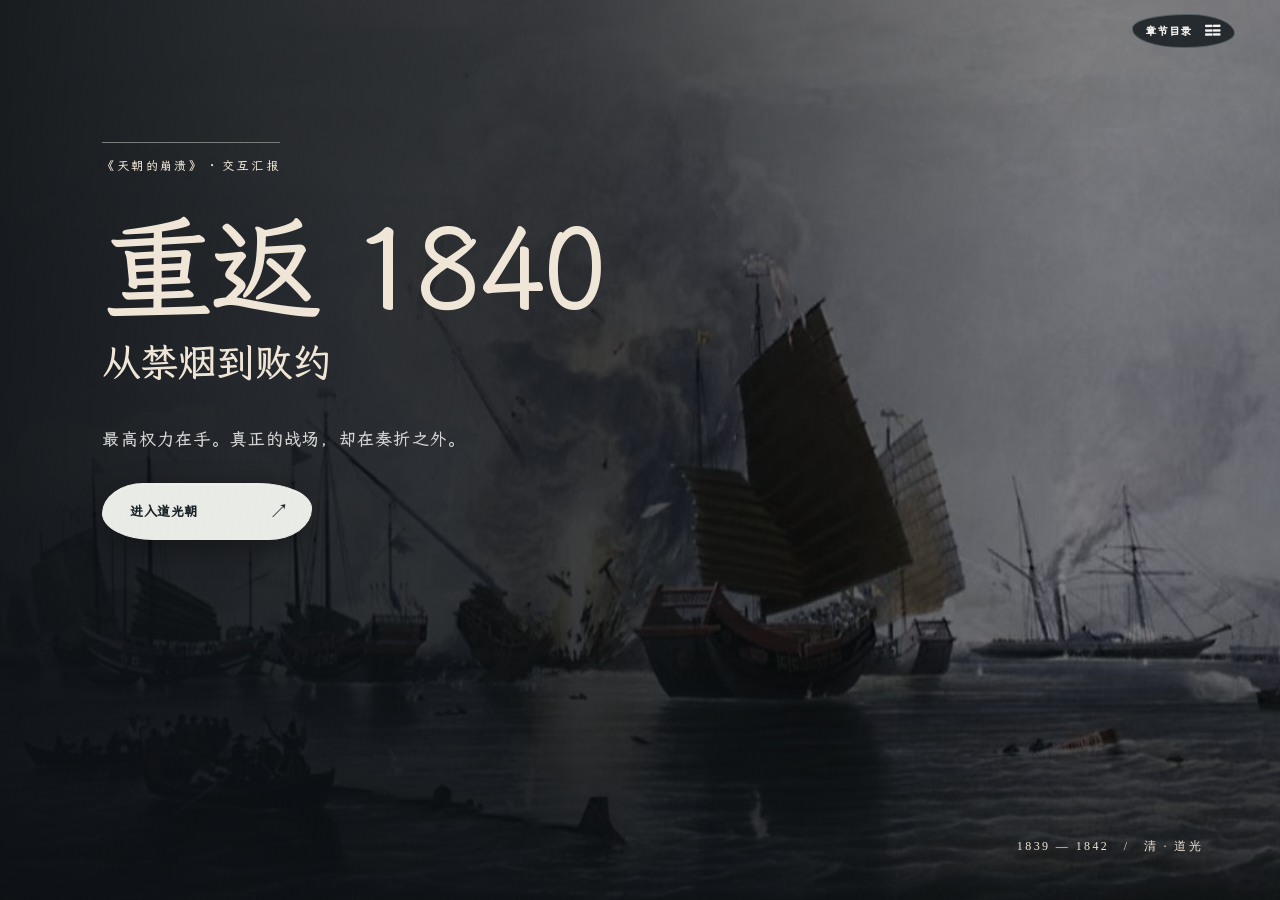
==== index.html @ 8d164819 "chore: publish the static export to GitHub Pages" ====
<!DOCTYPE html><html lang="zh-CN"><head><meta charSet="utf-8"/><meta name="viewport" content="width=device-width, initial-scale=1"/><link rel="preload" as="image" href="/images/part1-naval.png"/><link rel="stylesheet" href="/_next/static/chunks/0y1pp9sc57evz.css" data-precedence="next"/><link rel="stylesheet" href="/_next/static/chunks/2c-jm4yuole-v.css" data-precedence="next"/><link rel="stylesheet" href="/_next/static/chunks/35ve56j4vgua4.css" data-precedence="next"/><link rel="preload" as="script" fetchPriority="low" href="/_next/static/chunks/3ol2me_0w2on1.js"/><script src="/_next/static/chunks/0ocwywm5712r8.js" async=""></script><script src="/_next/static/chunks/0jeh2gypwqyrl.js" async=""></script><script src="/_next/static/chunks/turbopack-3x9b_s_44p3fi.js" async=""></script><script src="/_next/static/chunks/0-4zpttn2a9wb.js" async=""></script><script src="/_next/static/chunks/1k83x1lpvy1hm.js" async=""></script><title>道光皇帝模拟器 · 从禁烟到战败之后</title><meta name="description" content="《天朝的崩溃》交互式读书汇报：从1839年的信息迷雾，到1842年长江战局、《南京条约》与战败后的学习困境。"/><meta name="codex-preview" content="development"/><link rel="icon" href="/images/part1-naval.png"/><script src="/_next/static/chunks/0cz1d0mv5g_q7.js" noModule=""></script></head><body class="antialiased"><div hidden=""><!--$--><!--/$--></div><main class="experience runway material stage-part1 "><div class="paper-grain" aria-hidden="true"></div><button class="film-index-trigger" aria-haspopup="dialog" aria-expanded="false"><span>章节目录</span><b>☷</b></button><section class="scene" aria-live="polite"><div class="part-one part-one-p0"><div class="p1-hero"><img src="/images/part1-naval.png" alt="Part 1 PPT 的海战绘画"/><div class="p1-hero-shade"></div><div class="p1-hero-copy"><span>《天朝的崩溃》 · 交互汇报</span><h1>重返 1840</h1><p>从禁烟到败约</p><div class="p1-hero-line">最高权力在手。真正的战场，却在奏折之外。</div><button class="film-button light">进入道光朝 <b>↗</b></button></div><span class="p1-edge">1839 — 1842　/　清 · 道光</span></div></div></section></main><!--$--><!--/$--><script src="/_next/static/chunks/3ol2me_0w2on1.js" id="_R_" async=""></script><script>(self.__next_f=self.__next_f||[]).push([0])</script><script>self.__next_f.push([1,"1:\"$Sreact.fragment\"\n2:I[96726,[\"/_next/static/chunks/0-4zpttn2a9wb.js\"],\"default\"]\n3:I[15914,[\"/_next/static/chunks/0-4zpttn2a9wb.js\"],\"default\"]\n4:I[30114,[\"/_next/static/chunks/0-4zpttn2a9wb.js\"],\"ClientPageRoot\"]\n5:I[31713,[\"/_next/static/chunks/0-4zpttn2a9wb.js\",\"/_next/static/chunks/1k83x1lpvy1hm.js\"],\"default\"]\n8:I[52800,[\"/_next/static/chunks/0-4zpttn2a9wb.js\"],\"OutletBoundary\"]\n9:\"$Sreact.suspense\"\nb:I[52800,[\"/_next/static/chunks/0-4zpttn2a9wb.js\"],\"ViewportBoundary\"]\nd:I[52800,[\"/_next/static/chunks/0-4zpttn2a9wb.js\"],\"MetadataBoundary\"]\nf:I[47276,[\"/_next/static/chunks/0-4zpttn2a9wb.js\"],\"default\",1]\n:HL[\"/_next/static/chunks/0y1pp9sc57evz.css\",\"style\"]\n:HL[\"/_next/static/chunks/2c-jm4yuole-v.css\",\"style\"]\n:HL[\"/_next/static/chunks/35ve56j4vgua4.css\",\"style\"]\n0:{\"P\":null,\"c\":[\"\",\"\"],\"q\":\"\",\"i\":false,\"f\":[[[\"\",{\"children\":[\"__PAGE__\",{},\"$undefined\",\"$undefined\",4608]},\"$undefined\",\"$undefined\",4624],[[\"$\",\"$1\",\"c\",{\"children\":[[[\"$\",\"link\",\"0\",{\"rel\":\"stylesheet\",\"href\":\"/_next/static/chunks/0y1pp9sc57evz.css\",\"precedence\":\"next\",\"crossOrigin\":\"$undefined\",\"nonce\":\"$undefined\"}],[\"$\",\"link\",\"1\",{\"rel\":\"stylesheet\",\"href\":\"/_next/static/chunks/2c-jm4yuole-v.css\",\"precedence\":\"next\",\"crossOrigin\":\"$undefined\",\"nonce\":\"$undefined\"}],[\"$\",\"script\",\"script-0\",{\"src\":\"/_next/static/chunks/0-4zpttn2a9wb.js\",\"async\":true,\"nonce\":\"$undefined\"}]],[\"$\",\"html\",null,{\"lang\":\"zh-CN\",\"children\":[\"$\",\"body\",null,{\"className\":\"antialiased\",\"children\":[\"$\",\"$L2\",null,{\"parallelRouterKey\":\"children\",\"error\":\"$undefined\",\"errorStyles\":\"$undefined\",\"errorScripts\":\"$undefined\",\"template\":[\"$\",\"$L3\",null,{}],\"templateStyles\":\"$undefined\",\"templateScripts\":\"$undefined\",\"notFound\":[[[\"$\",\"title\",null,{\"children\":\"404: This page could not be found.\"}],[\"$\",\"div\",null,{\"style\":{\"fontFamily\":\"system-ui,\\\"Segoe UI\\\",Roboto,Helvetica,Arial,sans-serif,\\\"Apple Color Emoji\\\",\\\"Segoe UI Emoji\\\"\",\"height\":\"100vh\",\"textAlign\":\"center\",\"display\":\"flex\",\"flexDirection\":\"column\",\"alignItems\":\"center\",\"justifyContent\":\"center\"},\"children\":[\"$\",\"div\",null,{\"children\":[[\"$\",\"style\",null,{\"dangerouslySetInnerHTML\":{\"__html\":\"body{color:#000;background:#fff;margin:0}.next-error-h1{border-right:1px solid rgba(0,0,0,.3)}@media (prefers-color-scheme:dark){body{color:#fff;background:#000}.next-error-h1{border-right:1px solid rgba(255,255,255,.3)}}\"}}],[\"$\",\"h1\",null,{\"className\":\"next-error-h1\",\"style\":{\"display\":\"inline-block\",\"margin\":\"0 20px 0 0\",\"padding\":\"0 23px 0 0\",\"fontSize\":24,\"fontWeight\":500,\"verticalAlign\":\"top\",\"lineHeight\":\"49px\"},\"children\":404}],[\"$\",\"div\",null,{\"style\":{\"display\":\"inline-block\"},\"children\":[\"$\",\"h2\",null,{\"style\":{\"fontSize\":14,\"fontWeight\":400,\"lineHeight\":\"49px\",\"margin\":0},\"children\":\"This page could not be found.\"}]}]]}]}]],[]],\"forbidden\":\"$undefined\",\"unauthorized\":\"$undefined\"}]}]}]]}],{\"children\":[[\"$\",\"$1\",\"c\",{\"children\":[[\"$\",\"$L4\",null,{\"Component\":\"$5\",\"serverProvidedParams\":{\"searchParams\":{},\"params\":{},\"promises\":[\"$@6\",\"$@7\"]}}],[[\"$\",\"link\",\"0\",{\"rel\":\"stylesheet\",\"href\":\"/_next/static/chunks/35ve56j4vgua4.css\",\"precedence\":\"next\",\"crossOrigin\":\"$undefined\",\"nonce\":\"$undefined\"}],[\"$\",\"script\",\"script-0\",{\"src\":\"/_next/static/chunks/1k83x1lpvy1hm.js\",\"async\":true,\"nonce\":\"$undefined\"}]],[\"$\",\"$L8\",null,{\"children\":[\"$\",\"$9\",null,{\"name\":\"Next.MetadataOutlet\",\"children\":\"$@a\"}]}]]}],{},null,false,null]},null,false,null],[\"$\",\"$1\",\"h\",{\"children\":[null,[\"$\",\"$Lb\",null,{\"children\":\"$Lc\"}],[\"$\",\"div\",null,{\"hidden\":true,\"children\":[\"$\",\"$Ld\",null,{\"children\":[\"$\",\"$9\",null,{\"name\":\"Next.Metadata\",\"children\":\"$Le\"}]}]}],null]}],false]],\"m\":\"$undefined\",\"G\":[\"$f\",[[\"$\",\"link\",\"0\",{\"rel\":\"stylesheet\",\"href\":\"/_next/static/chunks/0y1pp9sc57evz.css\",\"precedence\":\"next\",\"crossOrigin\":\"$undefined\",\"nonce\":\"$undefined\"}],[\"$\",\"link\",\"1\",{\"rel\":\"stylesheet\",\"href\":\"/_next/static/chunks/2c-jm4yuole-v.css\",\"precedence\":\"next\",\"crossOrigin\":\"$undefined\",\"nonce\":\"$undefined\"}]]],\"S\":true,\"h\":null,\"r\":\"$undefined\",\"s\":\"$undefined\",\"a\":\"$undefined\",\"l\":\"$undefined\",\"p\":\"$undefined\",\"d\":\"$undefined\",\"b\":\"T34KcQaZ19KePIoIBr6j0\"}\n6:{}\n7:\"$0:f:0:1:1:children:0:props:children:0:props:serverProvidedParams:params\"\nc:[[\"$\",\"meta\",\"0\",{\"charSet\":\"utf-8\"}],[\"$\",\"meta\",\"1\",{\"name\":\"viewport\",\"content\":\"width=device-width, initial-scale=1\"}]]\n10:I[85743,[\"/_next/static/chunks/0-4zpttn2a9wb.js\"],\"IconMark\"]\na:null\ne:[[\"$\",\"title\",\"0\",{\"children\":\"道光皇帝模拟器 · 从禁烟到战败之后\"}],[\"$\",\"meta\",\"1\",{\"name\":\"description\",\"content\":\"《天朝的崩溃》交互式读书汇报：从1839年的信息迷雾，到1842年长江战局、《南京条约》与战败后的学习困境。\"}],[\"$\",\"meta\",\"2\",{\"name\":\"codex-preview\",\"content\":\"development\"}],[\"$\",\"link\",\"3\",{\"rel\":\"icon\",\"href\":\"/images/part1-naval.png\"}],[\"$\",\"$L10\",\"4\",{}]]\n"])</script></body></html>
---- _next/static/chunks/0y1pp9sc57evz.css ----
@layer properties{@supports (((-webkit-hyphens:none)) and (not (margin-trim:inline))) or ((-moz-orient:inline) and (not (color:rgb(from red r g b)))){*,:before,:after,::backdrop{--tw-translate-x:0;--tw-translate-y:0;--tw-translate-z:0;--tw-rotate-x:initial;--tw-rotate-y:initial;--tw-rotate-z:initial;--tw-skew-x:initial;--tw-skew-y:initial;--tw-scroll-snap-strictness:proximity;--tw-space-x-reverse:0;--tw-border-style:solid;--tw-leading:initial;--tw-font-weight:initial;--tw-tracking:initial;--tw-ordinal:initial;--tw-slashed-zero:initial;--tw-numeric-figure:initial;--tw-numeric-spacing:initial;--tw-numeric-fraction:initial;--tw-shadow:0 0 #0000;--tw-shadow-color:initial;--tw-shadow-alpha:100%;--tw-inset-shadow:0 0 #0000;--tw-inset-shadow-color:initial;--tw-inset-shadow-alpha:100%;--tw-ring-color:initial;--tw-ring-shadow:0 0 #0000;--tw-inset-ring-color:initial;--tw-inset-ring-shadow:0 0 #0000;--tw-ring-inset:initial;--tw-ring-offset-width:0px;--tw-ring-offset-color:#fff;--tw-ring-offset-shadow:0 0 #0000;--tw-outline-style:solid;--tw-duration:initial;--tw-ease:initial;--tw-content:"";--tw-scale-x:1;--tw-scale-y:1;--tw-scale-z:1}}}@layer theme{:root,:host{--font-sans:ui-sans-serif, system-ui, sans-serif, "Apple Color Emoji", "Segoe UI Emoji", "Segoe UI Symbol", "Noto Color Emoji";--font-mono:ui-monospace, SFMono-Regular, Menlo, Monaco, Consolas, "Liberation Mono", "Courier New", monospace;--color-black:#000;--color-white:#fff;--spacing:.25rem;--container-xs:20rem;--container-sm:24rem;--container-lg:32rem;--text-xs:.75rem;--text-xs--line-height:calc(1 / .75);--text-sm:.875rem;--text-sm--line-height:calc(1.25 / .875);--text-base:1rem;--text-base--line-height:calc(1.5 / 1);--text-lg:1.125rem;--text-lg--line-height:calc(1.75 / 1.125);--font-weight-normal:400;--font-weight-medium:500;--font-weight-semibold:600;--tracking-tight:-.025em;--tracking-widest:.1em;--leading-tight:1.25;--leading-snug:1.375;--leading-normal:1.5;--leading-relaxed:1.625;--radius-xs:.125rem;--radius-sm:.25rem;--radius-md:.375rem;--radius-lg:.5rem;--radius-xl:.75rem;--ease-in-out:cubic-bezier(.4, 0, .2, 1);--animate-spin:spin 1s linear infinite;--animate-pulse:pulse 2s cubic-bezier(.4, 0, .6, 1) infinite;--aspect-video:16 / 9;--default-transition-duration:.15s;--default-transition-timing-function:cubic-bezier(.4, 0, .2, 1);--default-font-family:var(--font-sans);--default-mono-font-family:var(--font-mono)}}@layer base{*,:after,:before,::backdrop{box-sizing:border-box;border:0 solid;margin:0;padding:0}::file-selector-button{box-sizing:border-box;border:0 solid;margin:0;padding:0}html,:host{-webkit-text-size-adjust:100%;tab-size:4;line-height:1.5;font-family:var(--default-font-family,ui-sans-serif, system-ui, sans-serif, "Apple Color Emoji", "Segoe UI Emoji", "Segoe UI Symbol", "Noto Color Emoji");font-feature-settings:var(--default-font-feature-settings,normal);font-variation-settings:var(--default-font-variation-settings,normal);-webkit-tap-highlight-color:transparent}hr{height:0;color:inherit;border-top-width:1px}abbr:where([title]){-webkit-text-decoration:underline dotted;text-decoration:underline dotted}h1,h2,h3,h4,h5,h6{font-size:inherit;font-weight:inherit}a{color:inherit;-webkit-text-decoration:inherit;-webkit-text-decoration:inherit;-webkit-text-decoration:inherit;-webkit-text-decoration:inherit;text-decoration:inherit}b,strong{font-weight:bolder}code,kbd,samp,pre{font-family:var(--default-mono-font-family,ui-monospace, SFMono-Regular, Menlo, Monaco, Consolas, "Liberation Mono", "Courier New", monospace);font-feature-settings:var(--default-mono-font-feature-settings,normal);font-variation-settings:var(--default-mono-font-variation-settings,normal);font-size:1em}small{font-size:80%}sub,sup{vertical-align:baseline;font-size:75%;line-height:0;position:relative}sub{bottom:-.25em}sup{top:-.5em}table{text-indent:0;border-color:inherit;border-collapse:collapse}:-moz-focusring{outline:auto}progress{vertical-align:baseline}summary{display:list-item}ol,ul,menu{list-style:none}img,svg,video,canvas,audio,iframe,embed,object{vertical-align:middle;display:block}img,video{max-width:100%;height:auto}button,input,select,optgroup,textarea{font:inherit;font-feature-settings:inherit;font-variation-settings:inherit;letter-spacing:inherit;color:inherit;opacity:1;background-color:#0000;border-radius:0}::file-selector-button{font:inherit;font-feature-settings:inherit;font-variation-settings:inherit;letter-spacing:inherit;color:inherit;opacity:1;background-color:#0000;border-radius:0}:where(select:is([multiple],[size])) optgroup{font-weight:bolder}:where(select:is([multiple],[size])) optgroup option{padding-inline-start:20px}::file-selector-button{margin-inline-end:4px}::placeholder{opacity:1}@supports (not ((-webkit-appearance:-apple-pay-button))) or (contain-intrinsic-size:1px){::placeholder{color:currentColor}@supports (color:color-mix(in lab, red, red)){::placeholder{color:color-mix(in oklab, currentcolor 50%, transparent)}}}textarea{resize:vertical}::-webkit-search-decoration{-webkit-appearance:none}::-webkit-date-and-time-value{min-height:1lh;text-align:inherit}::-webkit-datetime-edit{display:inline-flex}::-webkit-datetime-edit-fields-wrapper{padding:0}::-webkit-datetime-edit{padding-block:0}::-webkit-datetime-edit-year-field{padding-block:0}::-webkit-datetime-edit-month-field{padding-block:0}::-webkit-datetime-edit-day-field{padding-block:0}::-webkit-datetime-edit-hour-field{padding-block:0}::-webkit-datetime-edit-minute-field{padding-block:0}::-webkit-datetime-edit-second-field{padding-block:0}::-webkit-datetime-edit-millisecond-field{padding-block:0}::-webkit-datetime-edit-meridiem-field{padding-block:0}::-webkit-calendar-picker-indicator{line-height:1}:-moz-ui-invalid{box-shadow:none}button,input:where([type=button],[type=reset],[type=submit]){appearance:button}::file-selector-button{appearance:button}::-webkit-inner-spin-button{height:auto}::-webkit-outer-spin-button{height:auto}[hidden]:where(:not([hidden=until-found])){display:none!important}}@layer components;@layer utilities{.\@container\/card-header{container:card-header/inline-size}.\@container\/field-group{container:field-group/inline-size}.pointer-events-none{pointer-events:none}.invisible{visibility:hidden}.visible{visibility:visible}.sr-only{clip-path:inset(50%);white-space:nowrap;border-width:0;width:1px;height:1px;margin:-1px;padding:0;position:absolute;overflow:hidden}.absolute{position:absolute}.fixed{position:fixed}.relative{position:relative}.inset-0{inset:calc(var(--spacing) * 0)}.inset-x-0{inset-inline:calc(var(--spacing) * 0)}.inset-y-0{inset-block:calc(var(--spacing) * 0)}.inset-s-1\/2{inset-inline-start:50%}.start{inset-inline-start:var(--spacing)}.end{inset-inline-end:var(--spacing)}.-top-12{top:calc(var(--spacing) * -12)}.top-0{top:calc(var(--spacing) * 0)}.top-1\.5{top:calc(var(--spacing) * 1.5)}.top-1\/2{top:50%}.top-3\.5{top:calc(var(--spacing) * 3.5)}.top-4{top:calc(var(--spacing) * 4)}.top-\[1px\]{top:1px}.top-\[50\%\]{top:50%}.top-\[60\%\]{top:60%}.top-full{top:100%}.-right-12{right:calc(var(--spacing) * -12)}.right-0{right:calc(var(--spacing) * 0)}.right-1{right:calc(var(--spacing) * 1)}.right-2{right:calc(var(--spacing) * 2)}.right-3{right:calc(var(--spacing) * 3)}.right-3\.5{right:calc(var(--spacing) * 3.5)}.right-4{right:calc(var(--spacing) * 4)}.-bottom-12{bottom:calc(var(--spacing) * -12)}.bottom-0{bottom:calc(var(--spacing) * 0)}.-left-12{left:calc(var(--spacing) * -12)}.left-0{left:calc(var(--spacing) * 0)}.left-1\/2{left:50%}.left-2{left:calc(var(--spacing) * 2)}.left-3{left:calc(var(--spacing) * 3)}.left-\[50\%\]{left:50%}.isolate{isolation:isolate}.z-10{z-index:10}.z-20{z-index:20}.z-50{z-index:50}.z-\[1\]{z-index:1}.order-first{order:-9999}.order-last{order:9999}.col-start-2{grid-column-start:2}.row-span-2{grid-row:span 2/span 2}.row-start-1{grid-row-start:1}.m-0\!{margin:calc(var(--spacing) * 0)!important}.-mx-1{margin-inline:calc(var(--spacing) * -1)}.mx-2{margin-inline:calc(var(--spacing) * 2)}.mx-3\.5{margin-inline:calc(var(--spacing) * 3.5)}.mx-auto{margin-inline:auto}.-my-2{margin-block:calc(var(--spacing) * -2)}.my-0{margin-block:calc(var(--spacing) * 0)}.my-0\.5{margin-block:calc(var(--spacing) * .5)}.my-1{margin-block:calc(var(--spacing) * 1)}.-mt-4{margin-top:calc(var(--spacing) * -4)}.mt-0\.5{margin-top:calc(var(--spacing) * .5)}.mt-1\.5{margin-top:calc(var(--spacing) * 1.5)}.mt-2{margin-top:calc(var(--spacing) * 2)}.mt-4{margin-top:calc(var(--spacing) * 4)}.mt-auto{margin-top:auto}.mb-2{margin-bottom:calc(var(--spacing) * 2)}.mb-3{margin-bottom:calc(var(--spacing) * 3)}.-ml-1{margin-left:calc(var(--spacing) * -1)}.-ml-4{margin-left:calc(var(--spacing) * -4)}.ml-1{margin-left:calc(var(--spacing) * 1)}.ml-4{margin-left:calc(var(--spacing) * 4)}.ml-auto{margin-left:auto}.line-clamp-1{-webkit-line-clamp:1;-webkit-box-orient:vertical;display:-webkit-box;overflow:hidden}.line-clamp-2{-webkit-line-clamp:2;-webkit-box-orient:vertical;display:-webkit-box;overflow:hidden}.block{display:block}.flex{display:flex}.grid{display:grid}.hidden{display:none}.inline-flex{display:inline-flex}.table{display:table}.table-caption{display:table-caption}.table-cell{display:table-cell}.table-row{display:table-row}.field-sizing-content{field-sizing:content}.aspect-square{aspect-ratio:1}.aspect-video{aspect-ratio:var(--aspect-video)}.size-\(--cell-size\){width:var(--cell-size);height:var(--cell-size)}.size-2{width:calc(var(--spacing) * 2);height:calc(var(--spacing) * 2)}.size-2\.5{width:calc(var(--spacing) * 2.5);height:calc(var(--spacing) * 2.5)}.size-3{width:calc(var(--spacing) * 3);height:calc(var(--spacing) * 3)}.size-3\.5{width:calc(var(--spacing) * 3.5);height:calc(var(--spacing) * 3.5)}.size-4{width:calc(var(--spacing) * 4);height:calc(var(--spacing) * 4)}.size-6{width:calc(var(--spacing) * 6);height:calc(var(--spacing) * 6)}.size-7{width:calc(var(--spacing) * 7);height:calc(var(--spacing) * 7)}.size-8{width:calc(var(--spacing) * 8);height:calc(var(--spacing) * 8)}.size-9{width:calc(var(--spacing) * 9);height:calc(var(--spacing) * 9)}.size-10{width:calc(var(--spacing) * 10);height:calc(var(--spacing) * 10)}.size-16{width:calc(var(--spacing) * 16);height:calc(var(--spacing) * 16)}.size-auto{width:auto;height:auto}.size-full{width:100%;height:100%}.h-\(--cell-size\){height:var(--cell-size)}.h-1\.5{height:calc(var(--spacing) * 1.5)}.h-2{height:calc(var(--spacing) * 2)}.h-2\.5{height:calc(var(--spacing) * 2.5)}.h-4{height:calc(var(--spacing) * 4)}.h-5{height:calc(var(--spacing) * 5)}.h-6{height:calc(var(--spacing) * 6)}.h-7{height:calc(var(--spacing) * 7)}.h-8{height:calc(var(--spacing) * 8)}.h-9{height:calc(var(--spacing) * 9)}.h-10{height:calc(var(--spacing) * 10)}.h-12{height:calc(var(--spacing) * 12)}.h-\[calc\(--spacing\(5\.5\)\)\]{height:calc(calc(var(--spacing) * 5.5))}.h-\[calc\(100\%-1px\)\]{height:calc(100% - 1px)}.h-\[var\(--radix-navigation-menu-viewport-height\)\]{height:var(--radix-navigation-menu-viewport-height)}.h-\[var\(--radix-select-trigger-height\)\]{height:var(--radix-select-trigger-height)}.h-auto{height:auto}.h-full{height:100%}.h-max{height:max-content}.h-px{height:1px}.h-svh{height:100svh}.max-h-\(--radix-context-menu-content-available-height\){max-height:var(--radix-context-menu-content-available-height)}.max-h-\(--radix-dropdown-menu-content-available-height\){max-height:var(--radix-dropdown-menu-content-available-height)}.max-h-\(--radix-select-content-available-height\){max-height:var(--radix-select-content-available-height)}.max-h-96{max-height:calc(var(--spacing) * 96)}.max-h-\[300px\]{max-height:300px}.max-h-\[min\(calc\(--spacing\(96\)---spacing\(9\)\)\,calc\(var\(--available-height\)---spacing\(9\)\)\)\]{max-height:min(calc(calc(var(--spacing) * 96) - calc(var(--spacing) * 9)), calc(var(--available-height) - calc(var(--spacing) * 9)))}.min-h-0{min-height:calc(var(--spacing) * 0)}.min-h-4{min-height:calc(var(--spacing) * 4)}.min-h-9{min-height:calc(var(--spacing) * 9)}.min-h-16{min-height:calc(var(--spacing) * 16)}.min-h-full{min-height:100%}.min-h-svh{min-height:100svh}.w-\(--anchor-width\){width:var(--anchor-width)}.w-\(--cell-size\){width:var(--cell-size)}.w-\(--sidebar-width\){width:var(--sidebar-width)}.w-0{width:calc(var(--spacing) * 0)}.w-1{width:calc(var(--spacing) * 1)}.w-2{width:calc(var(--spacing) * 2)}.w-2\.5{width:calc(var(--spacing) * 2.5)}.w-3{width:calc(var(--spacing) * 3)}.w-3\/4{width:75%}.w-4{width:calc(var(--spacing) * 4)}.w-5{width:calc(var(--spacing) * 5)}.w-9{width:calc(var(--spacing) * 9)}.w-10{width:calc(var(--spacing) * 10)}.w-24{width:calc(var(--spacing) * 24)}.w-64{width:calc(var(--spacing) * 64)}.w-72{width:calc(var(--spacing) * 72)}.w-\[100px\]{width:100px}.w-auto{width:auto}.w-fit{width:fit-content}.w-full{width:100%}.w-max{width:max-content}.w-px{width:1px}.max-w-\(--available-width\){max-width:var(--available-width)}.max-w-\(--skeleton-width\){max-width:var(--skeleton-width)}.max-w-\[80\%\]{max-width:80%}.max-w-\[calc\(100\%-2rem\)\]{max-width:calc(100% - 2rem)}.max-w-full{max-width:100%}.max-w-max{max-width:max-content}.max-w-sm{max-width:var(--container-sm)}.min-w-\(--cell-size\){min-width:var(--cell-size)}.min-w-0{min-width:calc(var(--spacing) * 0)}.min-w-5{min-width:calc(var(--spacing) * 5)}.min-w-8{min-width:calc(var(--spacing) * 8)}.min-w-9{min-width:calc(var(--spacing) * 9)}.min-w-10{min-width:calc(var(--spacing) * 10)}.min-w-16{min-width:calc(var(--spacing) * 16)}.min-w-40{min-width:calc(var(--spacing) * 40)}.min-w-\[8rem\]{min-width:8rem}.min-w-\[12rem\]{min-width:12rem}.min-w-\[calc\(var\(--anchor-width\)\+--spacing\(7\)\)\]{min-width:calc(var(--anchor-width) + calc(var(--spacing) * 7))}.min-w-\[var\(--radix-select-trigger-width\)\]{min-width:var(--radix-select-trigger-width)}.flex-1{flex:1}.shrink-0{flex-shrink:0}.grow{flex-grow:1}.grow-0{flex-grow:0}.basis-full{flex-basis:100%}.caption-bottom{caption-side:bottom}.border-collapse{border-collapse:collapse}.origin-\(--radix-context-menu-content-transform-origin\){transform-origin:var(--radix-context-menu-content-transform-origin)}.origin-\(--radix-dropdown-menu-content-transform-origin\){transform-origin:var(--radix-dropdown-menu-content-transform-origin)}.origin-\(--radix-hover-card-content-transform-origin\){transform-origin:var(--radix-hover-card-content-transform-origin)}.origin-\(--radix-menubar-content-transform-origin\){transform-origin:var(--radix-menubar-content-transform-origin)}.origin-\(--radix-popover-content-transform-origin\){transform-origin:var(--radix-popover-content-transform-origin)}.origin-\(--radix-select-content-transform-origin\){transform-origin:var(--radix-select-content-transform-origin)}.origin-\(--radix-tooltip-content-transform-origin\){transform-origin:var(--radix-tooltip-content-transform-origin)}.origin-\(--transform-origin\){transform-origin:var(--transform-origin)}.-translate-x-1\/2{--tw-translate-x:calc(calc(1 / 2 * 100%) * -1);translate:var(--tw-translate-x) var(--tw-translate-y)}.-translate-x-px{--tw-translate-x:-1px;translate:var(--tw-translate-x) var(--tw-translate-y)}.translate-x-\[-50\%\]{--tw-translate-x:-50%;translate:var(--tw-translate-x) var(--tw-translate-y)}.translate-x-px{--tw-translate-x:1px;translate:var(--tw-translate-x) var(--tw-translate-y)}.-translate-y-1\/2{--tw-translate-y:calc(calc(1 / 2 * 100%) * -1);translate:var(--tw-translate-x) var(--tw-translate-y)}.-translate-y-3\/4{--tw-translate-y:calc(calc(3 / 4 * 100%) * -1);translate:var(--tw-translate-x) var(--tw-translate-y)}.translate-y-0\.5{--tw-translate-y:calc(var(--spacing) * .5);translate:var(--tw-translate-x) var(--tw-translate-y)}.translate-y-3\/4{--tw-translate-y:calc(3 / 4 * 100%);translate:var(--tw-translate-x) var(--tw-translate-y)}.translate-y-\[-50\%\]{--tw-translate-y:-50%;translate:var(--tw-translate-x) var(--tw-translate-y)}.translate-y-\[calc\(-50\%_-_2px\)\]{--tw-translate-y:calc(-50% - 2px);translate:var(--tw-translate-x) var(--tw-translate-y)}.rotate-45{rotate:45deg}.rotate-90{rotate:90deg}.transform{transform:var(--tw-rotate-x,) var(--tw-rotate-y,) var(--tw-rotate-z,) var(--tw-skew-x,) var(--tw-skew-y,)}.animate-pulse{animation:var(--animate-pulse)}.animate-spin{animation:var(--animate-spin)}.cursor-default{cursor:default}.cursor-text{cursor:text}.touch-none{touch-action:none}.resize-none{resize:none}.snap-x{scroll-snap-type:x var(--tw-scroll-snap-strictness)}.snap-mandatory{--tw-scroll-snap-strictness:mandatory}.scroll-my-1{scroll-margin-block:calc(var(--spacing) * 1)}.scroll-px-1{scroll-padding-inline:calc(var(--spacing) * 1)}.scroll-py-1{scroll-padding-block:calc(var(--spacing) * 1)}.list-disc{list-style-type:disc}.list-none{list-style-type:none}.appearance-none{appearance:none}.auto-rows-min{grid-auto-rows:min-content}.grid-cols-\[0_1fr\]{grid-template-columns:0 1fr}.grid-rows-\[auto_1fr\]{grid-template-rows:auto 1fr}.grid-rows-\[auto_auto\]{grid-template-rows:auto auto}.flex-col{flex-direction:column}.flex-col-reverse{flex-direction:column-reverse}.flex-row{flex-direction:row}.flex-wrap{flex-wrap:wrap}.place-content-center{place-content:center}.place-items-center{place-items:center}.items-center{align-items:center}.items-end{align-items:flex-end}.items-start{align-items:flex-start}.items-stretch{align-items:stretch}.justify-between{justify-content:space-between}.justify-center{justify-content:center}.justify-start{justify-content:flex-start}.justify-items-start{justify-items:start}.gap-0\.5{gap:calc(var(--spacing) * .5)}.gap-1{gap:calc(var(--spacing) * 1)}.gap-1\.5{gap:calc(var(--spacing) * 1.5)}.gap-2{gap:calc(var(--spacing) * 2)}.gap-2\.5{gap:calc(var(--spacing) * 2.5)}.gap-3{gap:calc(var(--spacing) * 3)}.gap-4{gap:calc(var(--spacing) * 4)}.gap-6{gap:calc(var(--spacing) * 6)}.gap-7{gap:calc(var(--spacing) * 7)}.gap-8{gap:calc(var(--spacing) * 8)}.gap-\[--spacing\(var\(--gap\)\)\]{gap:calc(var(--spacing) * var(--gap))}:where(.-space-x-2>:not(:last-child)){--tw-space-x-reverse:0;margin-inline-start:calc(calc(var(--spacing) * -2) * var(--tw-space-x-reverse));margin-inline-end:calc(calc(var(--spacing) * -2) * calc(1 - var(--tw-space-x-reverse)))}.gap-y-0\.5{row-gap:calc(var(--spacing) * .5)}.self-end{align-self:flex-end}.self-start{align-self:flex-start}.self-stretch{align-self:stretch}.justify-self-end{justify-self:flex-end}.truncate{text-overflow:ellipsis;white-space:nowrap;overflow:hidden}.overflow-auto{overflow:auto}.overflow-hidden{overflow:hidden}.overflow-x-auto{overflow-x:auto}.overflow-x-hidden{overflow-x:hidden}.overflow-y-auto{overflow-y:auto}.overscroll-contain{overscroll-behavior:contain}.overscroll-x-contain{overscroll-behavior-x:contain}.rounded-\[2px\]{border-radius:2px}.rounded-\[4px\]{border-radius:4px}.rounded-\[calc\(var\(--radius\)-5px\)\]{border-radius:calc(var(--radius) - 5px)}.rounded-\[inherit\]{border-radius:inherit}.rounded-full{border-radius:3.40282e38px}.rounded-lg{border-radius:var(--radius-lg)}.rounded-md{border-radius:var(--radius-md)}.rounded-none{border-radius:0}.rounded-sm{border-radius:var(--radius-sm)}.rounded-xl{border-radius:var(--radius-xl)}.rounded-xs{border-radius:var(--radius-xs)}.rounded-l-md{border-top-left-radius:var(--radius-md);border-bottom-left-radius:var(--radius-md)}.rounded-tl-sm{border-top-left-radius:var(--radius-sm)}.rounded-r-md{border-top-right-radius:var(--radius-md);border-bottom-right-radius:var(--radius-md)}.border{border-style:var(--tw-border-style);border-width:1px}.border-0{border-style:var(--tw-border-style);border-width:0}.border-\[1\.5px\]{border-style:var(--tw-border-style);border-width:1.5px}.border-y{border-block-style:var(--tw-border-style);border-block-width:1px}.border-t{border-top-style:var(--tw-border-style);border-top-width:1px}.border-r{border-right-style:var(--tw-border-style);border-right-width:1px}.border-b{border-bottom-style:var(--tw-border-style);border-bottom-width:1px}.border-l{border-left-style:var(--tw-border-style);border-left-width:1px}.border-dashed{--tw-border-style:dashed;border-style:dashed}.border-none{--tw-border-style:none;border-style:none}.border-\(--color-border\){border-color:var(--color-border)}.border-transparent{border-color:#0000}.border-t-transparent{border-top-color:#0000}.border-l-transparent{border-left-color:#0000}.bg-\(--color-bg\){background-color:var(--color-bg)}.bg-\[Canvas\]{background-color:canvas}.bg-black\/50{background-color:#00000080}@supports (color:color-mix(in lab, red, red)){.bg-black\/50{background-color:color-mix(in oklab, var(--color-black) 50%, transparent)}}.bg-transparent{background-color:#0000}.bg-white{background-color:var(--color-white)}.bg-clip-padding{background-clip:padding-box}.fill-current{fill:currentColor}.p-0{padding:calc(var(--spacing) * 0)}.p-1{padding:calc(var(--spacing) * 1)}.p-2{padding:calc(var(--spacing) * 2)}.p-3{padding:calc(var(--spacing) * 3)}.p-4{padding:calc(var(--spacing) * 4)}.p-6{padding:calc(var(--spacing) * 6)}.p-\[3px\]{padding:3px}.p-px{padding:1px}.px-\(--cell-size\){padding-inline:var(--cell-size)}.px-1{padding-inline:calc(var(--spacing) * 1)}.px-1\.5{padding-inline:calc(var(--spacing) * 1.5)}.px-2{padding-inline:calc(var(--spacing) * 2)}.px-2\.5{padding-inline:calc(var(--spacing) * 2.5)}.px-3{padding-inline:calc(var(--spacing) * 3)}.px-4{padding-inline:calc(var(--spacing) * 4)}.px-6{padding-inline:calc(var(--spacing) * 6)}.py-0\.5{padding-block:calc(var(--spacing) * .5)}.py-1{padding-block:calc(var(--spacing) * 1)}.py-1\.5{padding-block:calc(var(--spacing) * 1.5)}.py-2{padding-block:calc(var(--spacing) * 2)}.py-3{padding-block:calc(var(--spacing) * 3)}.py-4{padding-block:calc(var(--spacing) * 4)}.py-6{padding-block:calc(var(--spacing) * 6)}.pt-0{padding-top:calc(var(--spacing) * 0)}.pt-3{padding-top:calc(var(--spacing) * 3)}.pt-4{padding-top:calc(var(--spacing) * 4)}.pr-1{padding-right:calc(var(--spacing) * 1)}.pr-2{padding-right:calc(var(--spacing) * 2)}.pr-2\.5{padding-right:calc(var(--spacing) * 2.5)}.pr-3{padding-right:calc(var(--spacing) * 3)}.pr-8{padding-right:calc(var(--spacing) * 8)}.pr-9{padding-right:calc(var(--spacing) * 9)}.pb-2{padding-bottom:calc(var(--spacing) * 2)}.pb-3{padding-bottom:calc(var(--spacing) * 3)}.pb-4{padding-bottom:calc(var(--spacing) * 4)}.pl-2{padding-left:calc(var(--spacing) * 2)}.pl-3{padding-left:calc(var(--spacing) * 3)}.pl-4{padding-left:calc(var(--spacing) * 4)}.pl-8{padding-left:calc(var(--spacing) * 8)}.text-center{text-align:center}.text-left{text-align:left}.align-middle{vertical-align:middle}.font-mono{font-family:var(--font-mono)}.font-sans{font-family:var(--font-sans)}.text-base{font-size:var(--text-base);line-height:var(--tw-leading,var(--text-base--line-height))}.text-lg{font-size:var(--text-lg);line-height:var(--tw-leading,var(--text-lg--line-height))}.text-sm{font-size:var(--text-sm);line-height:var(--tw-leading,var(--text-sm--line-height))}.text-sm\/relaxed{font-size:var(--text-sm);line-height:var(--leading-relaxed)}.text-xs{font-size:var(--text-xs);line-height:var(--tw-leading,var(--text-xs--line-height))}.text-\[0\.8rem\]{font-size:.8rem}.leading-none{--tw-leading:1;line-height:1}.leading-normal{--tw-leading:var(--leading-normal);line-height:var(--leading-normal)}.leading-relaxed{--tw-leading:var(--leading-relaxed);line-height:var(--leading-relaxed)}.leading-snug{--tw-leading:var(--leading-snug);line-height:var(--leading-snug)}.leading-tight{--tw-leading:var(--leading-tight);line-height:var(--leading-tight)}.font-medium{--tw-font-weight:var(--font-weight-medium);font-weight:var(--font-weight-medium)}.font-normal{--tw-font-weight:var(--font-weight-normal);font-weight:var(--font-weight-normal)}.font-semibold{--tw-font-weight:var(--font-weight-semibold);font-weight:var(--font-weight-semibold)}.tracking-tight{--tw-tracking:var(--tracking-tight);letter-spacing:var(--tracking-tight)}.tracking-widest{--tw-tracking:var(--tracking-widest);letter-spacing:var(--tracking-widest)}.text-balance{text-wrap:balance}.break-words,.wrap-break-word{overflow-wrap:break-word}.whitespace-nowrap{white-space:nowrap}.text-\[CanvasText\]{color:canvastext}.text-current{color:currentColor}.text-white{color:var(--color-white)}.tabular-nums{--tw-numeric-spacing:tabular-nums;font-variant-numeric:var(--tw-ordinal,) var(--tw-slashed-zero,) var(--tw-numeric-figure,) var(--tw-numeric-spacing,) var(--tw-numeric-fraction,)}.underline-offset-4{text-underline-offset:4px}.antialiased{-webkit-font-smoothing:antialiased;-moz-osx-font-smoothing:grayscale}.opacity-0{opacity:0}.opacity-50{opacity:.5}.opacity-60{opacity:.6}.opacity-70{opacity:.7}.shadow{--tw-shadow:0 1px 3px 0 var(--tw-shadow-color,#0000001a), 0 1px 2px -1px var(--tw-shadow-color,#0000001a);box-shadow:var(--tw-inset-shadow), var(--tw-inset-ring-shadow), var(--tw-ring-offset-shadow), var(--tw-ring-shadow), var(--tw-shadow)}.shadow-\[0_0_0_1px_var\(--sidebar-border\)\]{--tw-shadow:0 0 0 1px var(--tw-shadow-color,var(--sidebar-border));box-shadow:var(--tw-inset-shadow), var(--tw-inset-ring-shadow), var(--tw-ring-offset-shadow), var(--tw-ring-shadow), var(--tw-shadow)}.shadow-lg{--tw-shadow:0 10px 15px -3px var(--tw-shadow-color,#0000001a), 0 4px 6px -4px var(--tw-shadow-color,#0000001a);box-shadow:var(--tw-inset-shadow), var(--tw-inset-ring-shadow), var(--tw-ring-offset-shadow), var(--tw-ring-shadow), var(--tw-shadow)}.shadow-md{--tw-shadow:0 4px 6px -1px var(--tw-shadow-color,#0000001a), 0 2px 4px -2px var(--tw-shadow-color,#0000001a);box-shadow:var(--tw-inset-shadow), var(--tw-inset-ring-shadow), var(--tw-ring-offset-shadow), var(--tw-ring-shadow), var(--tw-shadow)}.shadow-none{--tw-shadow:0 0 #0000;box-shadow:var(--tw-inset-shadow), var(--tw-inset-ring-shadow), var(--tw-ring-offset-shadow), var(--tw-ring-shadow), var(--tw-shadow)}.shadow-sm{--tw-shadow:0 1px 3px 0 var(--tw-shadow-color,#0000001a), 0 1px 2px -1px var(--tw-shadow-color,#0000001a);box-shadow:var(--tw-inset-shadow), var(--tw-inset-ring-shadow), var(--tw-ring-offset-shadow), var(--tw-ring-shadow), var(--tw-shadow)}.shadow-xl{--tw-shadow:0 20px 25px -5px var(--tw-shadow-color,#0000001a), 0 8px 10px -6px var(--tw-shadow-color,#0000001a);box-shadow:var(--tw-inset-shadow), var(--tw-inset-ring-shadow), var(--tw-ring-offset-shadow), var(--tw-ring-shadow), var(--tw-shadow)}.shadow-xs{--tw-shadow:0 1px 2px 0 var(--tw-shadow-color,#0000000d);box-shadow:var(--tw-inset-shadow), var(--tw-inset-ring-shadow), var(--tw-ring-offset-shadow), var(--tw-ring-shadow), var(--tw-shadow)}.ring-0{--tw-ring-shadow:var(--tw-ring-inset,) 0 0 0 calc(0px + var(--tw-ring-offset-width)) var(--tw-ring-color,currentcolor);box-shadow:var(--tw-inset-shadow), var(--tw-inset-ring-shadow), var(--tw-ring-offset-shadow), var(--tw-ring-shadow), var(--tw-shadow)}.ring-1{--tw-ring-shadow:var(--tw-ring-inset,) 0 0 0 calc(1px + var(--tw-ring-offset-width)) var(--tw-ring-color,currentcolor);box-shadow:var(--tw-inset-shadow), var(--tw-inset-ring-shadow), var(--tw-ring-offset-shadow), var(--tw-ring-shadow), var(--tw-shadow)}.ring-2{--tw-ring-shadow:var(--tw-ring-inset,) 0 0 0 calc(2px + var(--tw-ring-offset-width)) var(--tw-ring-color,currentcolor);box-shadow:var(--tw-inset-shadow), var(--tw-inset-ring-shadow), var(--tw-ring-offset-shadow), var(--tw-ring-shadow), var(--tw-shadow)}.ring-3{--tw-ring-shadow:var(--tw-ring-inset,) 0 0 0 calc(3px + var(--tw-ring-offset-width)) var(--tw-ring-color,currentcolor);box-shadow:var(--tw-inset-shadow), var(--tw-inset-ring-shadow), var(--tw-ring-offset-shadow), var(--tw-ring-shadow), var(--tw-shadow)}.outline-hidden{--tw-outline-style:none;outline-style:none}@media (forced-colors:active){.outline-hidden{outline-offset:2px;outline:2px solid #0000}}.outline{outline-style:var(--tw-outline-style);outline-width:1px}.transition{transition-property:color,background-color,border-color,outline-color,text-decoration-color,fill,stroke,--tw-gradient-from,--tw-gradient-via,--tw-gradient-to,opacity,box-shadow,transform,translate,scale,rotate,filter,-webkit-backdrop-filter,backdrop-filter,display,content-visibility,overlay,pointer-events;transition-timing-function:var(--tw-ease,var(--default-transition-timing-function));transition-duration:var(--tw-duration,var(--default-transition-duration))}.transition-\[color\,box-shadow\]{transition-property:color,box-shadow;transition-timing-function:var(--tw-ease,var(--default-transition-timing-function));transition-duration:var(--tw-duration,var(--default-transition-duration))}.transition-\[left\,right\,width\]{transition-property:left,right,width;transition-timing-function:var(--tw-ease,var(--default-transition-timing-function));transition-duration:var(--tw-duration,var(--default-transition-duration))}.transition-\[margin\,opacity\]{transition-property:margin,opacity;transition-timing-function:var(--tw-ease,var(--default-transition-timing-function));transition-duration:var(--tw-duration,var(--default-transition-duration))}.transition-\[translate\,scale\,opacity\]{transition-property:translate,scale,opacity;transition-timing-function:var(--tw-ease,var(--default-transition-timing-function));transition-duration:var(--tw-duration,var(--default-transition-duration))}.transition-\[width\,height\,padding\]{transition-property:width,height,padding;transition-timing-function:var(--tw-ease,var(--default-transition-timing-function));transition-duration:var(--tw-duration,var(--default-transition-duration))}.transition-\[width\]{transition-property:width;transition-timing-function:var(--tw-ease,var(--default-transition-timing-function));transition-duration:var(--tw-duration,var(--default-transition-duration))}.transition-all{transition-property:all;transition-timing-function:var(--tw-ease,var(--default-transition-timing-function));transition-duration:var(--tw-duration,var(--default-transition-duration))}.transition-colors{transition-property:color,background-color,border-color,outline-color,text-decoration-color,fill,stroke,--tw-gradient-from,--tw-gradient-via,--tw-gradient-to;transition-timing-function:var(--tw-ease,var(--default-transition-timing-function));transition-duration:var(--tw-duration,var(--default-transition-duration))}.transition-opacity{transition-property:opacity;transition-timing-function:var(--tw-ease,var(--default-transition-timing-function));transition-duration:var(--tw-duration,var(--default-transition-duration))}.transition-shadow{transition-property:box-shadow;transition-timing-function:var(--tw-ease,var(--default-transition-timing-function));transition-duration:var(--tw-duration,var(--default-transition-duration))}.transition-transform{transition-property:transform,translate,scale,rotate;transition-timing-function:var(--tw-ease,var(--default-transition-timing-function));transition-duration:var(--tw-duration,var(--default-transition-duration))}.transition-none{transition-property:none}.duration-100{--tw-duration:.1s;transition-duration:.1s}.duration-200{--tw-duration:.2s;transition-duration:.2s}.duration-300{--tw-duration:.3s;transition-duration:.3s}.duration-1000{--tw-duration:1s;transition-duration:1s}.ease-in-out{--tw-ease:var(--ease-in-out);transition-timing-function:var(--ease-in-out)}.ease-linear{--tw-ease:linear;transition-timing-function:linear}.contain-content{contain:content}.outline-none{--tw-outline-style:none;outline-style:none}.select-none{-webkit-user-select:none;user-select:none}.\[--cell-size\:--spacing\(8\)\]{--cell-size:calc(var(--spacing) * 8)}.\[contain-intrinsic-size\:auto_10rem\]{contain-intrinsic-size:auto 10rem}.\[content-visibility\:auto\]{content-visibility:auto}.group-focus-within\/menu-item\:opacity-100:is(:where(.group\/menu-item):focus-within *){opacity:1}@media (hover:hover){.group-hover\/menu-item\:opacity-100:is(:where(.group\/menu-item):hover *){opacity:1}}.group-has-data-\[sidebar\=menu-action\]\/menu-item\:pr-8:is(:where(.group\/menu-item):has([data-sidebar=menu-action]) *){padding-right:calc(var(--spacing) * 8)}.group-has-data-\[size\=lg\]\/avatar-group\:size-10:is(:where(.group\/avatar-group):has([data-size=lg]) *){width:calc(var(--spacing) * 10);height:calc(var(--spacing) * 10)}.group-has-data-\[size\=sm\]\/avatar-group\:size-6:is(:where(.group\/avatar-group):has([data-size=sm]) *){width:calc(var(--spacing) * 6);height:calc(var(--spacing) * 6)}.group-has-data-\[slot\=combobox-clear\]\/input-group\:hidden:is(:where(.group\/input-group):has([data-slot=combobox-clear]) *){display:none}.group-has-data-\[slot\=message-footer\]\/message\:-translate-y-8:is(:where(.group\/message):has([data-slot=message-footer]) *){--tw-translate-y:calc(var(--spacing) * -8);translate:var(--tw-translate-x) var(--tw-translate-y)}.group-has-data-\[variant\=ghost\]\/message\:px-0:is(:where(.group\/message):has([data-variant=ghost]) *){padding-inline:calc(var(--spacing) * 0)}.group-has-\[\[data-orientation\=horizontal\]\]\/field\:text-balance:is(:where(.group\/field):has([data-orientation=horizontal]) *){text-wrap:balance}.group-has-\[\[data-slot\=item-description\]\]\/item\:translate-y-0\.5:is(:where(.group\/item):has([data-slot=item-description]) *){--tw-translate-y:calc(var(--spacing) * .5);translate:var(--tw-translate-x) var(--tw-translate-y)}.group-has-\[\[data-slot\=item-description\]\]\/item\:self-start:is(:where(.group\/item):has([data-slot=item-description]) *){align-self:flex-start}.group-has-\[\>input\]\/input-group\:pt-2\.5:is(:where(.group\/input-group):has(>input) *){padding-top:calc(var(--spacing) * 2.5)}.group-has-\[\>input\]\/input-group\:pb-2\.5:is(:where(.group\/input-group):has(>input) *){padding-bottom:calc(var(--spacing) * 2.5)}.group-data-empty\/combobox-content\:flex:is(:where(.group\/combobox-content)[data-empty] *){display:flex}.group-data-\[align\=end\]\/bubble\:self-end:is(:where(.group\/bubble)[data-align=end] *){align-self:flex-end}.group-data-\[align\=end\]\/message\:justify-end:is(:where(.group\/message)[data-align=end] *){justify-content:flex-end}.group-data-\[align\=end\]\/message\:self-end:is(:where(.group\/message)[data-align=end] *){align-self:flex-end}.group-data-\[collapsible\=icon\]\:-mt-8:is(:where(.group)[data-collapsible=icon] *){margin-top:calc(var(--spacing) * -8)}.group-data-\[collapsible\=icon\]\:hidden:is(:where(.group)[data-collapsible=icon] *){display:none}.group-data-\[collapsible\=icon\]\:size-8\!:is(:where(.group)[data-collapsible=icon] *){width:calc(var(--spacing) * 8)!important;height:calc(var(--spacing) * 8)!important}.group-data-\[collapsible\=icon\]\:w-\(--sidebar-width-icon\):is(:where(.group)[data-collapsible=icon] *){width:var(--sidebar-width-icon)}.group-data-\[collapsible\=icon\]\:w-\[calc\(var\(--sidebar-width-icon\)\+\(--spacing\(4\)\)\)\]:is(:where(.group)[data-collapsible=icon] *){width:calc(var(--sidebar-width-icon) + (calc(var(--spacing) * 4)))}.group-data-\[collapsible\=icon\]\:w-\[calc\(var\(--sidebar-width-icon\)\+\(--spacing\(4\)\)\+2px\)\]:is(:where(.group)[data-collapsible=icon] *){width:calc(var(--sidebar-width-icon) + (calc(var(--spacing) * 4)) + 2px)}.group-data-\[collapsible\=icon\]\:overflow-hidden:is(:where(.group)[data-collapsible=icon] *){overflow:hidden}.group-data-\[collapsible\=icon\]\:p-0\!:is(:where(.group)[data-collapsible=icon] *){padding:calc(var(--spacing) * 0)!important}.group-data-\[collapsible\=icon\]\:p-2\!:is(:where(.group)[data-collapsible=icon] *){padding:calc(var(--spacing) * 2)!important}.group-data-\[collapsible\=icon\]\:opacity-0:is(:where(.group)[data-collapsible=icon] *){opacity:0}.group-data-\[collapsible\=offcanvas\]\:right-\[calc\(var\(--sidebar-width\)\*-1\)\]:is(:where(.group)[data-collapsible=offcanvas] *){right:calc(var(--sidebar-width) * -1)}.group-data-\[collapsible\=offcanvas\]\:left-\[calc\(var\(--sidebar-width\)\*-1\)\]:is(:where(.group)[data-collapsible=offcanvas] *){left:calc(var(--sidebar-width) * -1)}.group-data-\[collapsible\=offcanvas\]\:w-0:is(:where(.group)[data-collapsible=offcanvas] *){width:calc(var(--spacing) * 0)}.group-data-\[collapsible\=offcanvas\]\:translate-x-0:is(:where(.group)[data-collapsible=offcanvas] *){--tw-translate-x:calc(var(--spacing) * 0);translate:var(--tw-translate-x) var(--tw-translate-y)}.group-data-\[disabled\=true\]\:pointer-events-none:is(:where(.group)[data-disabled=true] *){pointer-events:none}.group-data-\[disabled\=true\]\:opacity-50:is(:where(.group)[data-disabled=true] *),.group-data-\[disabled\=true\]\/field\:opacity-50:is(:where(.group\/field)[data-disabled=true] *),.group-data-\[disabled\=true\]\/input-group\:opacity-50:is(:where(.group\/input-group)[data-disabled=true] *){opacity:.5}.group-data-\[focused\=true\]\/day\:relative:is(:where(.group\/day)[data-focused=true] *){position:relative}.group-data-\[focused\=true\]\/day\:z-10:is(:where(.group\/day)[data-focused=true] *){z-index:10}.group-data-\[focused\=true\]\/day\:ring-\[3px\]:is(:where(.group\/day)[data-focused=true] *){--tw-ring-shadow:var(--tw-ring-inset,) 0 0 0 calc(3px + var(--tw-ring-offset-width)) var(--tw-ring-color,currentcolor);box-shadow:var(--tw-inset-shadow), var(--tw-inset-ring-shadow), var(--tw-ring-offset-shadow), var(--tw-ring-shadow), var(--tw-shadow)}.group-data-\[orientation\=horizontal\]\/tabs\:h-9:is(:where(.group\/tabs)[data-orientation=horizontal] *){height:calc(var(--spacing) * 9)}.group-data-\[orientation\=vertical\]\/attachment\:absolute:is(:where(.group\/attachment)[data-orientation=vertical] *){position:absolute}.group-data-\[orientation\=vertical\]\/attachment\:top-3:is(:where(.group\/attachment)[data-orientation=vertical] *){top:calc(var(--spacing) * 3)}.group-data-\[orientation\=vertical\]\/attachment\:right-3:is(:where(.group\/attachment)[data-orientation=vertical] *){right:calc(var(--spacing) * 3)}.group-data-\[orientation\=vertical\]\/attachment\:w-full:is(:where(.group\/attachment)[data-orientation=vertical] *){width:100%}.group-data-\[orientation\=vertical\]\/attachment\:gap-1:is(:where(.group\/attachment)[data-orientation=vertical] *){gap:calc(var(--spacing) * 1)}.group-data-\[orientation\=vertical\]\/attachment\:px-1:is(:where(.group\/attachment)[data-orientation=vertical] *){padding-inline:calc(var(--spacing) * 1)}.group-data-\[orientation\=vertical\]\/tabs\:h-fit:is(:where(.group\/tabs)[data-orientation=vertical] *){height:fit-content}.group-data-\[orientation\=vertical\]\/tabs\:w-full:is(:where(.group\/tabs)[data-orientation=vertical] *){width:100%}.group-data-\[orientation\=vertical\]\/tabs\:flex-col:is(:where(.group\/tabs)[data-orientation=vertical] *){flex-direction:column}.group-data-\[orientation\=vertical\]\/tabs\:justify-start:is(:where(.group\/tabs)[data-orientation=vertical] *){justify-content:flex-start}.group-data-\[side\=left\]\:-right-4:is(:where(.group)[data-side=left] *){right:calc(var(--spacing) * -4)}.group-data-\[side\=left\]\:border-r:is(:where(.group)[data-side=left] *){border-right-style:var(--tw-border-style);border-right-width:1px}.group-data-\[side\=right\]\:left-0:is(:where(.group)[data-side=right] *){left:calc(var(--spacing) * 0)}.group-data-\[side\=right\]\:rotate-180:is(:where(.group)[data-side=right] *){rotate:180deg}.group-data-\[side\=right\]\:border-l:is(:where(.group)[data-side=right] *){border-left-style:var(--tw-border-style);border-left-width:1px}.group-data-\[size\=default\]\/avatar\:size-2\.5:is(:where(.group\/avatar)[data-size=default] *){width:calc(var(--spacing) * 2.5);height:calc(var(--spacing) * 2.5)}.group-data-\[size\=default\]\/switch\:size-4:is(:where(.group\/switch)[data-size=default] *){width:calc(var(--spacing) * 4);height:calc(var(--spacing) * 4)}.group-data-\[size\=lg\]\/avatar\:size-3:is(:where(.group\/avatar)[data-size=lg] *){width:calc(var(--spacing) * 3);height:calc(var(--spacing) * 3)}.group-data-\[size\=sm\]\/alert-dialog-content\:grid:is(:where(.group\/alert-dialog-content)[data-size=sm] *){display:grid}.group-data-\[size\=sm\]\/alert-dialog-content\:grid-cols-2:is(:where(.group\/alert-dialog-content)[data-size=sm] *){grid-template-columns:repeat(2,minmax(0,1fr))}.group-data-\[size\=sm\]\/attachment\:w-8:is(:where(.group\/attachment)[data-size=sm] *){width:calc(var(--spacing) * 8)}.group-data-\[size\=sm\]\/avatar\:size-2:is(:where(.group\/avatar)[data-size=sm] *){width:calc(var(--spacing) * 2);height:calc(var(--spacing) * 2)}.group-data-\[size\=sm\]\/avatar\:text-xs:is(:where(.group\/avatar)[data-size=sm] *){font-size:var(--text-xs);line-height:var(--tw-leading,var(--text-xs--line-height))}.group-data-\[size\=sm\]\/switch\:size-3:is(:where(.group\/switch)[data-size=sm] *){width:calc(var(--spacing) * 3);height:calc(var(--spacing) * 3)}.group-data-\[size\=xs\]\/attachment\:w-7:is(:where(.group\/attachment)[data-size=xs] *){width:calc(var(--spacing) * 7)}.group-data-\[size\=xs\]\/attachment\:rounded-md:is(:where(.group\/attachment)[data-size=xs] *){border-radius:var(--radius-md)}.group-data-\[state\=done\]\/attachment\:opacity-100:is(:where(.group\/attachment)[data-state=done] *),.group-data-\[state\=idle\]\/attachment\:opacity-100:is(:where(.group\/attachment)[data-state=idle] *){opacity:1}.group-data-\[state\=open\]\:rotate-180:is(:where(.group)[data-state=open] *){rotate:180deg}.group-data-\[variant\=floating\]\:rounded-lg:is(:where(.group)[data-variant=floating] *){border-radius:var(--radius-lg)}.group-data-\[variant\=floating\]\:border:is(:where(.group)[data-variant=floating] *){border-style:var(--tw-border-style);border-width:1px}.group-data-\[variant\=floating\]\:shadow-sm:is(:where(.group)[data-variant=floating] *){--tw-shadow:0 1px 3px 0 var(--tw-shadow-color,#0000001a), 0 1px 2px -1px var(--tw-shadow-color,#0000001a);box-shadow:var(--tw-inset-shadow), var(--tw-inset-ring-shadow), var(--tw-ring-offset-shadow), var(--tw-ring-shadow), var(--tw-shadow)}.group-data-\[variant\=line\]\/tabs-list\:bg-transparent:is(:where(.group\/tabs-list)[data-variant=line] *){background-color:#0000}.group-data-\[variant\=outline\]\/field-group\:-mb-2:is(:where(.group\/field-group)[data-variant=outline] *){margin-bottom:calc(var(--spacing) * -2)}.group-data-\[variant\=separator\]\/marker\:flex-none:is(:where(.group\/marker)[data-variant=separator] *){flex:none}.group-data-\[variant\=separator\]\/marker\:text-center:is(:where(.group\/marker)[data-variant=separator] *){text-align:center}.group-data-\[vaul-drawer-direction\=bottom\]\/drawer-content\:block:is(:where(.group\/drawer-content)[data-vaul-drawer-direction=bottom] *){display:block}.group-data-\[vaul-drawer-direction\=bottom\]\/drawer-content\:text-center:is(:where(.group\/drawer-content)[data-vaul-drawer-direction=bottom] *),.group-data-\[vaul-drawer-direction\=top\]\/drawer-content\:text-center:is(:where(.group\/drawer-content)[data-vaul-drawer-direction=top] *){text-align:center}.group-data-\[viewport\=false\]\/navigation-menu\:top-full:is(:where(.group\/navigation-menu)[data-viewport=false] *){top:100%}.group-data-\[viewport\=false\]\/navigation-menu\:mt-1\.5:is(:where(.group\/navigation-menu)[data-viewport=false] *){margin-top:calc(var(--spacing) * 1.5)}.group-data-\[viewport\=false\]\/navigation-menu\:overflow-hidden:is(:where(.group\/navigation-menu)[data-viewport=false] *){overflow:hidden}.group-data-\[viewport\=false\]\/navigation-menu\:rounded-md:is(:where(.group\/navigation-menu)[data-viewport=false] *){border-radius:var(--radius-md)}.group-data-\[viewport\=false\]\/navigation-menu\:border:is(:where(.group\/navigation-menu)[data-viewport=false] *){border-style:var(--tw-border-style);border-width:1px}.group-data-\[viewport\=false\]\/navigation-menu\:shadow:is(:where(.group\/navigation-menu)[data-viewport=false] *){--tw-shadow:0 1px 3px 0 var(--tw-shadow-color,#0000001a), 0 1px 2px -1px var(--tw-shadow-color,#0000001a);box-shadow:var(--tw-inset-shadow), var(--tw-inset-ring-shadow), var(--tw-ring-offset-shadow), var(--tw-ring-shadow), var(--tw-shadow)}.group-data-\[viewport\=false\]\/navigation-menu\:duration-200:is(:where(.group\/navigation-menu)[data-viewport=false] *){--tw-duration:.2s;transition-duration:.2s}.peer-disabled\:cursor-not-allowed:is(:where(.peer):disabled~*){cursor:not-allowed}.peer-disabled\:opacity-50:is(:where(.peer):disabled~*){opacity:.5}.peer-data-\[size\=default\]\/menu-button\:top-1\.5:is(:where(.peer\/menu-button)[data-size=default]~*){top:calc(var(--spacing) * 1.5)}.peer-data-\[size\=lg\]\/menu-button\:top-2\.5:is(:where(.peer\/menu-button)[data-size=lg]~*){top:calc(var(--spacing) * 2.5)}.peer-data-\[size\=sm\]\/menu-button\:top-1:is(:where(.peer\/menu-button)[data-size=sm]~*){top:calc(var(--spacing) * 1)}.file\:inline-flex::file-selector-button{display:inline-flex}.file\:h-7::file-selector-button{height:calc(var(--spacing) * 7)}.file\:border-0::file-selector-button{border-style:var(--tw-border-style);border-width:0}.file\:bg-transparent::file-selector-button{background-color:#0000}.file\:text-sm::file-selector-button{font-size:var(--text-sm);line-height:var(--tw-leading,var(--text-sm--line-height))}.file\:font-medium::file-selector-button{--tw-font-weight:var(--font-weight-medium);font-weight:var(--font-weight-medium)}.before\:mr-1:before{content:var(--tw-content);margin-right:calc(var(--spacing) * 1)}.before\:h-px:before{content:var(--tw-content);height:1px}.before\:min-w-0:before{content:var(--tw-content);min-width:calc(var(--spacing) * 0)}.before\:flex-1:before{content:var(--tw-content);flex:1}.after\:absolute:after{content:var(--tw-content);position:absolute}.after\:-inset-2:after{content:var(--tw-content);inset:calc(var(--spacing) * -2)}.after\:inset-y-0:after{content:var(--tw-content);inset-block:calc(var(--spacing) * 0)}.after\:left-1\/2:after{content:var(--tw-content);left:50%}.after\:ml-1:after{content:var(--tw-content);margin-left:calc(var(--spacing) * 1)}.after\:h-px:after{content:var(--tw-content);height:1px}.after\:w-1:after{content:var(--tw-content);width:calc(var(--spacing) * 1)}.after\:w-\[2px\]:after{content:var(--tw-content);width:2px}.after\:min-w-0:after{content:var(--tw-content);min-width:calc(var(--spacing) * 0)}.after\:flex-1:after{content:var(--tw-content);flex:1}.after\:-translate-x-1\/2:after{content:var(--tw-content);--tw-translate-x:calc(calc(1 / 2 * 100%) * -1);translate:var(--tw-translate-x) var(--tw-translate-y)}.after\:opacity-0:after{content:var(--tw-content);opacity:0}.after\:transition-opacity:after{content:var(--tw-content);transition-property:opacity;transition-timing-function:var(--tw-ease,var(--default-transition-timing-function));transition-duration:var(--tw-duration,var(--default-transition-duration))}.group-data-\[collapsible\=offcanvas\]\:after\:left-full:is(:where(.group)[data-collapsible=offcanvas] *):after{content:var(--tw-content);left:100%}.group-data-\[orientation\=horizontal\]\/tabs\:after\:inset-x-0:is(:where(.group\/tabs)[data-orientation=horizontal] *):after{content:var(--tw-content);inset-inline:calc(var(--spacing) * 0)}.group-data-\[orientation\=horizontal\]\/tabs\:after\:bottom-\[-5px\]:is(:where(.group\/tabs)[data-orientation=horizontal] *):after{content:var(--tw-content);bottom:-5px}.group-data-\[orientation\=horizontal\]\/tabs\:after\:h-0\.5:is(:where(.group\/tabs)[data-orientation=horizontal] *):after{content:var(--tw-content);height:calc(var(--spacing) * .5)}.group-data-\[orientation\=vertical\]\/tabs\:after\:inset-y-0:is(:where(.group\/tabs)[data-orientation=vertical] *):after{content:var(--tw-content);inset-block:calc(var(--spacing) * 0)}.group-data-\[orientation\=vertical\]\/tabs\:after\:-right-1:is(:where(.group\/tabs)[data-orientation=vertical] *):after{content:var(--tw-content);right:calc(var(--spacing) * -1)}.group-data-\[orientation\=vertical\]\/tabs\:after\:w-0\.5:is(:where(.group\/tabs)[data-orientation=vertical] *):after{content:var(--tw-content);width:calc(var(--spacing) * .5)}.first\:rounded-l-md:first-child{border-top-left-radius:var(--radius-md);border-bottom-left-radius:var(--radius-md)}.first\:border-l:first-child{border-left-style:var(--tw-border-style);border-left-width:1px}.last\:mt-0:last-child{margin-top:calc(var(--spacing) * 0)}.last\:rounded-r-md:last-child{border-top-right-radius:var(--radius-md);border-bottom-right-radius:var(--radius-md)}.last\:border-b-0:last-child{border-bottom-style:var(--tw-border-style);border-bottom-width:0}.focus-within\:ring-1:focus-within{--tw-ring-shadow:var(--tw-ring-inset,) 0 0 0 calc(1px + var(--tw-ring-offset-width)) var(--tw-ring-color,currentcolor);box-shadow:var(--tw-inset-shadow), var(--tw-inset-ring-shadow), var(--tw-ring-offset-shadow), var(--tw-ring-shadow), var(--tw-shadow)}.focus-within\:ring-\[3px\]:focus-within{--tw-ring-shadow:var(--tw-ring-inset,) 0 0 0 calc(3px + var(--tw-ring-offset-width)) var(--tw-ring-color,currentcolor);box-shadow:var(--tw-inset-shadow), var(--tw-inset-ring-shadow), var(--tw-ring-offset-shadow), var(--tw-ring-shadow), var(--tw-shadow)}@media (hover:hover){.hover\:underline:hover{text-decoration-line:underline}.hover\:opacity-100:hover{opacity:1}.hover\:shadow-\[0_0_0_1px_var\(--sidebar-accent\)\]:hover{--tw-shadow:0 0 0 1px var(--tw-shadow-color,var(--sidebar-accent));box-shadow:var(--tw-inset-shadow), var(--tw-inset-ring-shadow), var(--tw-ring-offset-shadow), var(--tw-ring-shadow), var(--tw-shadow)}.hover\:ring-4:hover{--tw-ring-shadow:var(--tw-ring-inset,) 0 0 0 calc(4px + var(--tw-ring-offset-width)) var(--tw-ring-color,currentcolor);box-shadow:var(--tw-inset-shadow), var(--tw-inset-ring-shadow), var(--tw-ring-offset-shadow), var(--tw-ring-shadow), var(--tw-shadow)}}.focus\:z-10:focus{z-index:10}.focus\:ring-2:focus{--tw-ring-shadow:var(--tw-ring-inset,) 0 0 0 calc(2px + var(--tw-ring-offset-width)) var(--tw-ring-color,currentcolor);box-shadow:var(--tw-inset-shadow), var(--tw-inset-ring-shadow), var(--tw-ring-offset-shadow), var(--tw-ring-shadow), var(--tw-shadow)}.focus\:ring-offset-2:focus{--tw-ring-offset-width:2px;--tw-ring-offset-shadow:var(--tw-ring-inset,) 0 0 0 var(--tw-ring-offset-width) var(--tw-ring-offset-color)}.focus\:outline-hidden:focus{--tw-outline-style:none;outline-style:none}@media (forced-colors:active){.focus\:outline-hidden:focus{outline-offset:2px;outline:2px solid #0000}}.focus-visible\:z-10:focus-visible{z-index:10}.focus-visible\:ring-0:focus-visible{--tw-ring-shadow:var(--tw-ring-inset,) 0 0 0 calc(0px + var(--tw-ring-offset-width)) var(--tw-ring-color,currentcolor);box-shadow:var(--tw-inset-shadow), var(--tw-inset-ring-shadow), var(--tw-ring-offset-shadow), var(--tw-ring-shadow), var(--tw-shadow)}.focus-visible\:ring-1:focus-visible{--tw-ring-shadow:var(--tw-ring-inset,) 0 0 0 calc(1px + var(--tw-ring-offset-width)) var(--tw-ring-color,currentcolor);box-shadow:var(--tw-inset-shadow), var(--tw-inset-ring-shadow), var(--tw-ring-offset-shadow), var(--tw-ring-shadow), var(--tw-shadow)}.focus-visible\:ring-2:focus-visible{--tw-ring-shadow:var(--tw-ring-inset,) 0 0 0 calc(2px + var(--tw-ring-offset-width)) var(--tw-ring-color,currentcolor);box-shadow:var(--tw-inset-shadow), var(--tw-inset-ring-shadow), var(--tw-ring-offset-shadow), var(--tw-ring-shadow), var(--tw-shadow)}.focus-visible\:ring-4:focus-visible{--tw-ring-shadow:var(--tw-ring-inset,) 0 0 0 calc(4px + var(--tw-ring-offset-width)) var(--tw-ring-color,currentcolor);box-shadow:var(--tw-inset-shadow), var(--tw-inset-ring-shadow), var(--tw-ring-offset-shadow), var(--tw-ring-shadow), var(--tw-shadow)}.focus-visible\:ring-\[3px\]:focus-visible{--tw-ring-shadow:var(--tw-ring-inset,) 0 0 0 calc(3px + var(--tw-ring-offset-width)) var(--tw-ring-color,currentcolor);box-shadow:var(--tw-inset-shadow), var(--tw-inset-ring-shadow), var(--tw-ring-offset-shadow), var(--tw-ring-shadow), var(--tw-shadow)}.focus-visible\:ring-offset-1:focus-visible{--tw-ring-offset-width:1px;--tw-ring-offset-shadow:var(--tw-ring-inset,) 0 0 0 var(--tw-ring-offset-width) var(--tw-ring-offset-color)}.focus-visible\:outline-hidden:focus-visible{--tw-outline-style:none;outline-style:none}@media (forced-colors:active){.focus-visible\:outline-hidden:focus-visible{outline-offset:2px;outline:2px solid #0000}}.focus-visible\:outline-1:focus-visible{outline-style:var(--tw-outline-style);outline-width:1px}.disabled\:pointer-events-none:disabled{pointer-events:none}.disabled\:cursor-not-allowed:disabled{cursor:not-allowed}.disabled\:opacity-50:disabled{opacity:.5}:where([data-side=left]) .in-data-\[side\=left\]\:cursor-w-resize{cursor:w-resize}:where([data-side=right]) .in-data-\[side\=right\]\:cursor-e-resize{cursor:e-resize}.has-focus\:ring-\[3px\]:has(:focus){--tw-ring-shadow:var(--tw-ring-inset,) 0 0 0 calc(3px + var(--tw-ring-offset-width)) var(--tw-ring-color,currentcolor);box-shadow:var(--tw-inset-shadow), var(--tw-inset-ring-shadow), var(--tw-ring-offset-shadow), var(--tw-ring-shadow), var(--tw-shadow)}.has-disabled\:pointer-events-none:has(:disabled){pointer-events:none}.has-disabled\:cursor-not-allowed:has(:disabled){cursor:not-allowed}.has-disabled\:opacity-50:has(:disabled){opacity:.5}.has-aria-invalid\:ring-\[3px\]:has([aria-invalid=true]){--tw-ring-shadow:var(--tw-ring-inset,) 0 0 0 calc(3px + var(--tw-ring-offset-width)) var(--tw-ring-color,currentcolor);box-shadow:var(--tw-inset-shadow), var(--tw-inset-ring-shadow), var(--tw-ring-offset-shadow), var(--tw-ring-shadow), var(--tw-shadow)}.has-data-\[slot\=alert-dialog-media\]\:grid-rows-\[auto_auto_1fr\]:has([data-slot=alert-dialog-media]){grid-template-rows:auto auto 1fr}.has-data-\[slot\=alert-dialog-media\]\:gap-x-6:has([data-slot=alert-dialog-media]){column-gap:calc(var(--spacing) * 6)}.has-data-\[slot\=attachment-content\]\:w-30:has([data-slot=attachment-content]){width:calc(var(--spacing) * 30)}.has-data-\[slot\=attachment-content\]\:px-1\.5:has([data-slot=attachment-content]){padding-inline:calc(var(--spacing) * 1.5)}.has-data-\[slot\=attachment-content\]\:px-2:has([data-slot=attachment-content]){padding-inline:calc(var(--spacing) * 2)}.has-data-\[slot\=attachment-content\]\:px-2\.5:has([data-slot=attachment-content]){padding-inline:calc(var(--spacing) * 2.5)}.has-data-\[slot\=attachment-content\]\:py-1:has([data-slot=attachment-content]){padding-block:calc(var(--spacing) * 1)}.has-data-\[slot\=attachment-content\]\:py-1\.5:has([data-slot=attachment-content]){padding-block:calc(var(--spacing) * 1.5)}.has-data-\[slot\=attachment-content\]\:py-2:has([data-slot=attachment-content]){padding-block:calc(var(--spacing) * 2)}.has-data-\[slot\=attachment-media\]\:p-1:has([data-slot=attachment-media]){padding:calc(var(--spacing) * 1)}.has-data-\[slot\=attachment-media\]\:p-1\.5:has([data-slot=attachment-media]){padding:calc(var(--spacing) * 1.5)}.has-data-\[slot\=attachment-media\]\:p-2:has([data-slot=attachment-media]){padding:calc(var(--spacing) * 2)}.has-data-\[slot\=card-action\]\:grid-cols-\[1fr_auto\]:has([data-slot=card-action]){grid-template-columns:1fr auto}.has-data-\[slot\=combobox-chip\]\:px-1\.5:has([data-slot=combobox-chip]){padding-inline:calc(var(--spacing) * 1.5)}.has-data-\[slot\=combobox-chip-remove\]\:pr-0:has([data-slot=combobox-chip-remove]){padding-right:calc(var(--spacing) * 0)}.has-\[\[data-slot\=input-group-control\]\:focus-visible\]\:ring-\[3px\]:has([data-slot=input-group-control]:focus-visible){--tw-ring-shadow:var(--tw-ring-inset,) 0 0 0 calc(3px + var(--tw-ring-offset-width)) var(--tw-ring-color,currentcolor);box-shadow:var(--tw-inset-shadow), var(--tw-inset-ring-shadow), var(--tw-ring-offset-shadow), var(--tw-ring-shadow), var(--tw-shadow)}.has-\[button\]\:p-0:has(:is(button)){padding:calc(var(--spacing) * 0)}.has-\[select\:disabled\]\:opacity-50:has(:is(select:disabled)){opacity:.5}.has-\[\>\[data-align\=block-end\]\]\:h-auto:has(>[data-align=block-end]){height:auto}.has-\[\>\[data-align\=block-end\]\]\:flex-col:has(>[data-align=block-end]){flex-direction:column}.has-\[\>\[data-align\=block-start\]\]\:h-auto:has(>[data-align=block-start]){height:auto}.has-\[\>\[data-align\=block-start\]\]\:flex-col:has(>[data-align=block-start]){flex-direction:column}.has-\[\>\[data-slot\=button-group\]\]\:gap-2:has(>[data-slot=button-group]){gap:calc(var(--spacing) * 2)}.has-\[\>\[data-slot\=checkbox-group\]\]\:gap-3:has(>[data-slot=checkbox-group]){gap:calc(var(--spacing) * 3)}.has-\[\>\[data-slot\=field-content\]\]\:items-start:has(>[data-slot=field-content]){align-items:flex-start}.has-\[\>\[data-slot\=field\]\]\:w-full:has(>[data-slot=field]){width:100%}.has-\[\>\[data-slot\=field\]\]\:flex-col:has(>[data-slot=field]){flex-direction:column}.has-\[\>\[data-slot\=field\]\]\:rounded-md:has(>[data-slot=field]){border-radius:var(--radius-md)}.has-\[\>\[data-slot\=field\]\]\:border:has(>[data-slot=field]){border-style:var(--tw-border-style);border-width:1px}.has-\[\>\[data-slot\=radio-group\]\]\:gap-3:has(>[data-slot=radio-group]){gap:calc(var(--spacing) * 3)}.has-\[\>button\]\:mr-\[-0\.45rem\]:has(>button){margin-right:-.45rem}.has-\[\>button\]\:ml-\[-0\.45rem\]:has(>button){margin-left:-.45rem}.has-\[\>kbd\]\:mr-\[-0\.35rem\]:has(>kbd){margin-right:-.35rem}.has-\[\>kbd\]\:ml-\[-0\.35rem\]:has(>kbd){margin-left:-.35rem}.has-\[\>svg\]\:grid-cols-\[calc\(var\(--spacing\)\*4\)_1fr\]:has(>svg){grid-template-columns:calc(var(--spacing) * 4) 1fr}.has-\[\>svg\]\:gap-x-3:has(>svg){column-gap:calc(var(--spacing) * 3)}.has-\[\>svg\]\:p-0:has(>svg){padding:calc(var(--spacing) * 0)}.has-\[\>svg\]\:px-1\.5:has(>svg){padding-inline:calc(var(--spacing) * 1.5)}.has-\[\>svg\]\:px-2:has(>svg){padding-inline:calc(var(--spacing) * 2)}.has-\[\>svg\]\:px-2\.5:has(>svg){padding-inline:calc(var(--spacing) * 2.5)}.has-\[\>svg\]\:px-3:has(>svg){padding-inline:calc(var(--spacing) * 3)}.has-\[\>svg\]\:px-4:has(>svg){padding-inline:calc(var(--spacing) * 4)}.has-\[\>textarea\]\:h-auto:has(>textarea){height:auto}.aria-disabled\:pointer-events-none[aria-disabled=true]{pointer-events:none}.aria-disabled\:opacity-50[aria-disabled=true]{opacity:.5}.aria-\[orientation\=horizontal\]\:h-px[aria-orientation=horizontal]{height:1px}.aria-\[orientation\=horizontal\]\:w-full[aria-orientation=horizontal]{width:100%}.aria-\[orientation\=horizontal\]\:after\:left-0[aria-orientation=horizontal]:after{content:var(--tw-content);left:calc(var(--spacing) * 0)}.aria-\[orientation\=horizontal\]\:after\:h-1[aria-orientation=horizontal]:after{content:var(--tw-content);height:calc(var(--spacing) * 1)}.aria-\[orientation\=horizontal\]\:after\:w-full[aria-orientation=horizontal]:after{content:var(--tw-content);width:100%}.aria-\[orientation\=horizontal\]\:after\:translate-x-0[aria-orientation=horizontal]:after{content:var(--tw-content);--tw-translate-x:calc(var(--spacing) * 0);translate:var(--tw-translate-x) var(--tw-translate-y)}.aria-\[orientation\=horizontal\]\:after\:-translate-y-1\/2[aria-orientation=horizontal]:after{content:var(--tw-content);--tw-translate-y:calc(calc(1 / 2 * 100%) * -1);translate:var(--tw-translate-x) var(--tw-translate-y)}.aria-\[orientation\=vertical\]\:flex-col[aria-orientation=vertical]{flex-direction:column}.data-empty\:p-0[data-empty]{padding:calc(var(--spacing) * 0)}.data-pressed\:bg-transparent[data-pressed]{background-color:#0000}:is(.group-data-\[align\=end\]\/message\:\*\:data-slot\:self-end:is(:where(.group\/message)[data-align=end] *)>*)[data-slot]{align-self:flex-end}.data-\[active\=false\]\:pointer-events-none[data-active=false]{pointer-events:none}.data-\[active\=false\]\:scale-95[data-active=false]{--tw-scale-x:95%;--tw-scale-y:95%;--tw-scale-z:95%;scale:var(--tw-scale-x) var(--tw-scale-y)}.data-\[active\=false\]\:opacity-0[data-active=false]{opacity:0}.data-\[active\=false\]\:duration-400[data-active=false]{--tw-duration:.4s;transition-duration:.4s}.data-\[active\=false\]\:ease-\[cubic-bezier\(0\.7\,0\,0\.84\,0\)\][data-active=false]{--tw-ease:cubic-bezier(.7,0,.84,0);transition-timing-function:cubic-bezier(.7,0,.84,0)}.data-\[active\=true\]\:z-10[data-active=true]{z-index:10}.data-\[active\=true\]\:translate-y-0[data-active=true]{--tw-translate-y:calc(var(--spacing) * 0);translate:var(--tw-translate-x) var(--tw-translate-y)}.data-\[active\=true\]\:scale-100[data-active=true]{--tw-scale-x:100%;--tw-scale-y:100%;--tw-scale-z:100%;scale:var(--tw-scale-x) var(--tw-scale-y)}.data-\[active\=true\]\:font-medium[data-active=true]{--tw-font-weight:var(--font-weight-medium);font-weight:var(--font-weight-medium)}.data-\[active\=true\]\:opacity-100[data-active=true]{opacity:1}.data-\[active\=true\]\:ring-\[3px\][data-active=true]{--tw-ring-shadow:var(--tw-ring-inset,) 0 0 0 calc(3px + var(--tw-ring-offset-width)) var(--tw-ring-color,currentcolor);box-shadow:var(--tw-inset-shadow), var(--tw-inset-ring-shadow), var(--tw-ring-offset-shadow), var(--tw-ring-shadow), var(--tw-shadow)}.data-\[active\=true\]\:ease-\[cubic-bezier\(0\.23\,1\,0\.32\,1\)\][data-active=true]{--tw-ease:cubic-bezier(.23,1,.32,1);transition-timing-function:cubic-bezier(.23,1,.32,1)}.data-\[align\=end\]\:flex-row-reverse[data-align=end]{flex-direction:row-reverse}.data-\[align\=end\]\:self-end[data-align=end]{align-self:flex-end}.data-\[chips\=true\]\:min-w-\(--anchor-width\)[data-chips=true]{min-width:var(--anchor-width)}.data-\[direction\=end\]\:bottom-4[data-direction=end]{bottom:calc(var(--spacing) * 4)}.data-\[direction\=end\]\:data-\[active\=false\]\:translate-y-full[data-direction=end][data-active=false]{--tw-translate-y:100%;translate:var(--tw-translate-x) var(--tw-translate-y)}.data-\[direction\=start\]\:top-4[data-direction=start]{top:calc(var(--spacing) * 4)}.data-\[direction\=start\]\:data-\[active\=false\]\:-translate-y-full[data-direction=start][data-active=false]{--tw-translate-y:-100%;translate:var(--tw-translate-x) var(--tw-translate-y)}.data-\[disabled\]\:pointer-events-none[data-disabled]{pointer-events:none}.data-\[disabled\]\:opacity-50[data-disabled]{opacity:.5}.data-\[disabled\=true\]\:pointer-events-none[data-disabled=true]{pointer-events:none}.data-\[disabled\=true\]\:opacity-50[data-disabled=true]{opacity:.5}.data-\[inset\]\:pl-8[data-inset]{padding-left:calc(var(--spacing) * 8)}.data-\[orientation\=horizontal\]\:h-1\.5[data-orientation=horizontal]{height:calc(var(--spacing) * 1.5)}.data-\[orientation\=horizontal\]\:h-full[data-orientation=horizontal]{height:100%}.data-\[orientation\=horizontal\]\:h-px[data-orientation=horizontal]{height:1px}.data-\[orientation\=horizontal\]\:w-full[data-orientation=horizontal]{width:100%}.data-\[orientation\=horizontal\]\:flex-col[data-orientation=horizontal]{flex-direction:column}.data-\[orientation\=vertical\]\:h-auto[data-orientation=vertical]{height:auto}.data-\[orientation\=vertical\]\:h-full[data-orientation=vertical]{height:100%}.data-\[orientation\=vertical\]\:min-h-44[data-orientation=vertical]{min-height:calc(var(--spacing) * 44)}.data-\[orientation\=vertical\]\:w-1\.5[data-orientation=vertical]{width:calc(var(--spacing) * 1.5)}.data-\[orientation\=vertical\]\:w-auto[data-orientation=vertical]{width:auto}.data-\[orientation\=vertical\]\:w-full[data-orientation=vertical]{width:100%}.data-\[orientation\=vertical\]\:w-px[data-orientation=vertical]{width:1px}.data-\[orientation\=vertical\]\:flex-col[data-orientation=vertical]{flex-direction:column}.data-\[range-end\=true\]\:rounded-md[data-range-end=true]{border-radius:var(--radius-md)}.data-\[range-end\=true\]\:rounded-r-md[data-range-end=true]{border-top-right-radius:var(--radius-md);border-bottom-right-radius:var(--radius-md)}.data-\[range-middle\=true\]\:rounded-none[data-range-middle=true]{border-radius:0}.data-\[range-start\=true\]\:rounded-md[data-range-start=true]{border-radius:var(--radius-md)}.data-\[range-start\=true\]\:rounded-l-md[data-range-start=true]{border-top-left-radius:var(--radius-md);border-bottom-left-radius:var(--radius-md)}.data-\[selected\=true\]\:rounded-none[data-selected=true]{border-radius:0}.data-\[side\=bottom\]\:translate-y-1[data-side=bottom]{--tw-translate-y:calc(var(--spacing) * 1);translate:var(--tw-translate-x) var(--tw-translate-y)}.data-\[side\=left\]\:-translate-x-1[data-side=left]{--tw-translate-x:calc(var(--spacing) * -1);translate:var(--tw-translate-x) var(--tw-translate-y)}.data-\[side\=right\]\:translate-x-1[data-side=right]{--tw-translate-x:calc(var(--spacing) * 1);translate:var(--tw-translate-x) var(--tw-translate-y)}.data-\[side\=top\]\:-translate-y-1[data-side=top]{--tw-translate-y:calc(var(--spacing) * -1);translate:var(--tw-translate-x) var(--tw-translate-y)}.data-\[size\=default\]\:h-9[data-size=default]{height:calc(var(--spacing) * 9)}.data-\[size\=default\]\:h-\[1\.15rem\][data-size=default]{height:1.15rem}.data-\[size\=default\]\:w-8[data-size=default]{width:calc(var(--spacing) * 8)}.data-\[size\=lg\]\:size-10[data-size=lg]{width:calc(var(--spacing) * 10);height:calc(var(--spacing) * 10)}.data-\[size\=sm\]\:size-6[data-size=sm]{width:calc(var(--spacing) * 6);height:calc(var(--spacing) * 6)}.data-\[size\=sm\]\:h-3\.5[data-size=sm]{height:calc(var(--spacing) * 3.5)}.data-\[size\=sm\]\:h-8[data-size=sm]{height:calc(var(--spacing) * 8)}.data-\[size\=sm\]\:w-6[data-size=sm]{width:calc(var(--spacing) * 6)}.data-\[size\=sm\]\:max-w-xs[data-size=sm]{max-width:var(--container-xs)}.data-\[size\=sm\]\:py-1[data-size=sm]{padding-block:calc(var(--spacing) * 1)}:is(.\*\:data-\[slot\=attachment\]\:flex-none>*)[data-slot=attachment]{flex:none}:is(.\*\:data-\[slot\=attachment\]\:snap-start>*)[data-slot=attachment]{scroll-snap-align:start}:is(.\*\:data-\[slot\=avatar\]\:ring-2>*)[data-slot=avatar]{--tw-ring-shadow:var(--tw-ring-inset,) 0 0 0 calc(2px + var(--tw-ring-offset-width)) var(--tw-ring-color,currentcolor);box-shadow:var(--tw-inset-shadow), var(--tw-inset-ring-shadow), var(--tw-ring-offset-shadow), var(--tw-ring-shadow), var(--tw-shadow)}:is(.\*\:data-\[slot\=bubble-content\]\:rounded-none>*)[data-slot=bubble-content]{border-radius:0}:is(.\*\:data-\[slot\=bubble-content\]\:bg-\[oklch\(from_var\(--primary\)_0\.93_calc\(c\*0\.4\)_h\)\]>*)[data-slot=bubble-content]{background-color:oklch(from var(--primary) .93 calc(c * .4) h)}:is(.\*\:data-\[slot\=bubble-content\]\:bg-transparent>*)[data-slot=bubble-content]{background-color:#0000}:is(.\*\:data-\[slot\=bubble-content\]\:p-0>*)[data-slot=bubble-content]{padding:calc(var(--spacing) * 0)}.data-\[slot\=checkbox-group\]\:gap-3[data-slot=checkbox-group]{gap:calc(var(--spacing) * 3)}:is(.\*\*\:data-\[slot\=command-input-wrapper\]\:h-12 *)[data-slot=command-input-wrapper]{height:calc(var(--spacing) * 12)}:is(.\*\:data-\[slot\=input-group\]\:m-1>*)[data-slot=input-group]{margin:calc(var(--spacing) * 1)}:is(.\*\:data-\[slot\=input-group\]\:mb-0>*)[data-slot=input-group]{margin-bottom:calc(var(--spacing) * 0)}:is(.\*\:data-\[slot\=input-group\]\:h-8>*)[data-slot=input-group]{height:calc(var(--spacing) * 8)}:is(.\*\:data-\[slot\=input-group\]\:shadow-none>*)[data-slot=input-group]{--tw-shadow:0 0 #0000;box-shadow:var(--tw-inset-shadow), var(--tw-inset-ring-shadow), var(--tw-ring-offset-shadow), var(--tw-ring-shadow), var(--tw-shadow)}:is(.\*\*\:data-\[slot\=navigation-menu-link\]\:focus\:ring-0 *)[data-slot=navigation-menu-link]:focus{--tw-ring-shadow:var(--tw-ring-inset,) 0 0 0 calc(0px + var(--tw-ring-offset-width)) var(--tw-ring-color,currentcolor);box-shadow:var(--tw-inset-shadow), var(--tw-inset-ring-shadow), var(--tw-ring-offset-shadow), var(--tw-ring-shadow), var(--tw-shadow)}:is(.\*\*\:data-\[slot\=navigation-menu-link\]\:focus\:outline-none *)[data-slot=navigation-menu-link]:focus{--tw-outline-style:none;outline-style:none}:is(.\*\:data-\[slot\=select-value\]\:line-clamp-1>*)[data-slot=select-value]{-webkit-line-clamp:1;-webkit-box-orient:vertical;display:-webkit-box;overflow:hidden}:is(.\*\:data-\[slot\=select-value\]\:flex>*)[data-slot=select-value]{display:flex}:is(.\*\:data-\[slot\=select-value\]\:items-center>*)[data-slot=select-value]{align-items:center}:is(.\*\:data-\[slot\=select-value\]\:gap-2>*)[data-slot=select-value]{gap:calc(var(--spacing) * 2)}:is(.group-data-\[orientation\=vertical\]\/attachment\:\*\:data-\[slot\=spinner\]\:size-6\!:is(:where(.group\/attachment)[data-orientation=vertical] *)>*)[data-slot=spinner]{width:calc(var(--spacing) * 6)!important;height:calc(var(--spacing) * 6)!important}.data-\[spacing\=0\]\:rounded-none[data-spacing="0"]{border-radius:0}.data-\[spacing\=0\]\:shadow-none[data-spacing="0"]{--tw-shadow:0 0 #0000;box-shadow:var(--tw-inset-shadow), var(--tw-inset-ring-shadow), var(--tw-ring-offset-shadow), var(--tw-ring-shadow), var(--tw-shadow)}.data-\[spacing\=0\]\:first\:rounded-l-md[data-spacing="0"]:first-child{border-top-left-radius:var(--radius-md);border-bottom-left-radius:var(--radius-md)}.data-\[spacing\=0\]\:last\:rounded-r-md[data-spacing="0"]:last-child{border-top-right-radius:var(--radius-md);border-bottom-right-radius:var(--radius-md)}.group-data-\[variant\=default\]\/tabs-list\:data-\[state\=active\]\:shadow-sm:is(:where(.group\/tabs-list)[data-variant=default] *)[data-state=active]{--tw-shadow:0 1px 3px 0 var(--tw-shadow-color,#0000001a), 0 1px 2px -1px var(--tw-shadow-color,#0000001a);box-shadow:var(--tw-inset-shadow), var(--tw-inset-ring-shadow), var(--tw-ring-offset-shadow), var(--tw-ring-shadow), var(--tw-shadow)}.group-data-\[variant\=line\]\/tabs-list\:data-\[state\=active\]\:bg-transparent:is(:where(.group\/tabs-list)[data-variant=line] *)[data-state=active]{background-color:#0000}.group-data-\[variant\=line\]\/tabs-list\:data-\[state\=active\]\:shadow-none:is(:where(.group\/tabs-list)[data-variant=line] *)[data-state=active]{--tw-shadow:0 0 #0000;box-shadow:var(--tw-inset-shadow), var(--tw-inset-ring-shadow), var(--tw-ring-offset-shadow), var(--tw-ring-shadow), var(--tw-shadow)}.group-data-\[variant\=line\]\/tabs-list\:data-\[state\=active\]\:after\:opacity-100:is(:where(.group\/tabs-list)[data-variant=line] *)[data-state=active]:after{content:var(--tw-content);opacity:1}.data-\[state\=checked\]\:translate-x-\[calc\(100\%-2px\)\][data-state=checked]{--tw-translate-x:calc(100% - 2px);translate:var(--tw-translate-x) var(--tw-translate-y)}.data-\[state\=closed\]\:duration-300[data-state=closed]{--tw-duration:.3s;transition-duration:.3s}.data-\[state\=idle\]\:border-dashed[data-state=idle]{--tw-border-style:dashed;border-style:dashed}.data-\[state\=open\]\:opacity-100[data-state=open]{opacity:1}.data-\[state\=open\]\:duration-500[data-state=open]{--tw-duration:.5s;transition-duration:.5s}.data-\[state\=unchecked\]\:translate-x-0[data-state=unchecked]{--tw-translate-x:calc(var(--spacing) * 0);translate:var(--tw-translate-x) var(--tw-translate-y)}.data-\[variant\=ghost\]\:max-w-full[data-variant=ghost]{max-width:100%}.data-\[variant\=label\]\:text-sm[data-variant=label]{font-size:var(--text-sm);line-height:var(--tw-leading,var(--text-sm--line-height))}.data-\[variant\=legend\]\:text-base[data-variant=legend]{font-size:var(--text-base);line-height:var(--tw-leading,var(--text-base--line-height))}.data-\[variant\=line\]\:rounded-none[data-variant=line]{border-radius:0}.data-\[spacing\=0\]\:data-\[variant\=outline\]\:border-l-0[data-spacing="0"][data-variant=outline]{border-left-style:var(--tw-border-style);border-left-width:0}.data-\[spacing\=0\]\:data-\[variant\=outline\]\:first\:border-l[data-spacing="0"][data-variant=outline]:first-child{border-left-style:var(--tw-border-style);border-left-width:1px}.data-\[spacing\=default\]\:data-\[variant\=outline\]\:shadow-xs[data-spacing=default][data-variant=outline]{--tw-shadow:0 1px 2px 0 var(--tw-shadow-color,#0000000d);box-shadow:var(--tw-inset-shadow), var(--tw-inset-ring-shadow), var(--tw-ring-offset-shadow), var(--tw-ring-shadow), var(--tw-shadow)}.data-\[vaul-drawer-direction\=bottom\]\:inset-x-0[data-vaul-drawer-direction=bottom]{inset-inline:calc(var(--spacing) * 0)}.data-\[vaul-drawer-direction\=bottom\]\:bottom-0[data-vaul-drawer-direction=bottom]{bottom:calc(var(--spacing) * 0)}.data-\[vaul-drawer-direction\=bottom\]\:mt-24[data-vaul-drawer-direction=bottom]{margin-top:calc(var(--spacing) * 24)}.data-\[vaul-drawer-direction\=bottom\]\:max-h-\[80vh\][data-vaul-drawer-direction=bottom]{max-height:80vh}.data-\[vaul-drawer-direction\=bottom\]\:rounded-t-lg[data-vaul-drawer-direction=bottom]{border-top-left-radius:var(--radius-lg);border-top-right-radius:var(--radius-lg)}.data-\[vaul-drawer-direction\=bottom\]\:border-t[data-vaul-drawer-direction=bottom]{border-top-style:var(--tw-border-style);border-top-width:1px}.data-\[vaul-drawer-direction\=left\]\:inset-y-0[data-vaul-drawer-direction=left]{inset-block:calc(var(--spacing) * 0)}.data-\[vaul-drawer-direction\=left\]\:left-0[data-vaul-drawer-direction=left]{left:calc(var(--spacing) * 0)}.data-\[vaul-drawer-direction\=left\]\:w-3\/4[data-vaul-drawer-direction=left]{width:75%}.data-\[vaul-drawer-direction\=left\]\:border-r[data-vaul-drawer-direction=left]{border-right-style:var(--tw-border-style);border-right-width:1px}.data-\[vaul-drawer-direction\=right\]\:inset-y-0[data-vaul-drawer-direction=right]{inset-block:calc(var(--spacing) * 0)}.data-\[vaul-drawer-direction\=right\]\:right-0[data-vaul-drawer-direction=right]{right:calc(var(--spacing) * 0)}.data-\[vaul-drawer-direction\=right\]\:w-3\/4[data-vaul-drawer-direction=right]{width:75%}.data-\[vaul-drawer-direction\=right\]\:border-l[data-vaul-drawer-direction=right]{border-left-style:var(--tw-border-style);border-left-width:1px}.data-\[vaul-drawer-direction\=top\]\:inset-x-0[data-vaul-drawer-direction=top]{inset-inline:calc(var(--spacing) * 0)}.data-\[vaul-drawer-direction\=top\]\:top-0[data-vaul-drawer-direction=top]{top:calc(var(--spacing) * 0)}.data-\[vaul-drawer-direction\=top\]\:mb-24[data-vaul-drawer-direction=top]{margin-bottom:calc(var(--spacing) * 24)}.data-\[vaul-drawer-direction\=top\]\:max-h-\[80vh\][data-vaul-drawer-direction=top]{max-height:80vh}.data-\[vaul-drawer-direction\=top\]\:rounded-b-lg[data-vaul-drawer-direction=top]{border-bottom-right-radius:var(--radius-lg);border-bottom-left-radius:var(--radius-lg)}.data-\[vaul-drawer-direction\=top\]\:border-b[data-vaul-drawer-direction=top]{border-bottom-style:var(--tw-border-style);border-bottom-width:1px}.nth-last-2\:-mt-1:nth-last-child(2){margin-top:calc(var(--spacing) * -1)}@media (min-width:40rem){.sm\:block{display:block}.sm\:flex{display:flex}.sm\:max-w-lg{max-width:var(--container-lg)}.sm\:max-w-sm{max-width:var(--container-sm)}.sm\:flex-row{flex-direction:row}.sm\:justify-end{justify-content:flex-end}.sm\:gap-2\.5{gap:calc(var(--spacing) * 2.5)}.sm\:pr-2\.5{padding-right:calc(var(--spacing) * 2.5)}.sm\:pl-2\.5{padding-left:calc(var(--spacing) * 2.5)}.sm\:text-left{text-align:left}.sm\:group-data-\[size\=default\]\/alert-dialog-content\:row-span-2:is(:where(.group\/alert-dialog-content)[data-size=default] *){grid-row:span 2/span 2}.sm\:group-data-\[size\=default\]\/alert-dialog-content\:place-items-start:is(:where(.group\/alert-dialog-content)[data-size=default] *){place-items:start}.sm\:group-data-\[size\=default\]\/alert-dialog-content\:text-left:is(:where(.group\/alert-dialog-content)[data-size=default] *){text-align:left}.sm\:group-data-\[size\=default\]\/alert-dialog-content\:group-has-data-\[slot\=alert-dialog-media\]\/alert-dialog-content\:col-start-2:is(:where(.group\/alert-dialog-content)[data-size=default] *):is(:where(.group\/alert-dialog-content):has([data-slot=alert-dialog-media]) *){grid-column-start:2}.sm\:group-data-\[size\=default\]\/alert-dialog-content\:has-data-\[slot\=alert-dialog-media\]\:grid-rows-\[auto_1fr\]:is(:where(.group\/alert-dialog-content)[data-size=default] *):has([data-slot=alert-dialog-media]){grid-template-rows:auto 1fr}.data-\[size\=default\]\:sm\:max-w-lg[data-size=default]{max-width:var(--container-lg)}.data-\[vaul-drawer-direction\=left\]\:sm\:max-w-sm[data-vaul-drawer-direction=left],.data-\[vaul-drawer-direction\=right\]\:sm\:max-w-sm[data-vaul-drawer-direction=right]{max-width:var(--container-sm)}}@media (min-width:48rem){.md\:absolute{position:absolute}.md\:block{display:block}.md\:flex{display:flex}.md\:w-\[var\(--radix-navigation-menu-viewport-width\)\]{width:var(--radix-navigation-menu-viewport-width)}.md\:w-auto{width:auto}.md\:flex-row{flex-direction:row}.md\:gap-1\.5{gap:calc(var(--spacing) * 1.5)}.md\:p-12{padding:calc(var(--spacing) * 12)}.md\:text-left{text-align:left}.md\:text-sm{font-size:var(--text-sm);line-height:var(--tw-leading,var(--text-sm--line-height))}.md\:opacity-0{opacity:0}.md\:peer-data-\[variant\=inset\]\:m-2:is(:where(.peer)[data-variant=inset]~*){margin:calc(var(--spacing) * 2)}.md\:peer-data-\[variant\=inset\]\:ml-0:is(:where(.peer)[data-variant=inset]~*){margin-left:calc(var(--spacing) * 0)}.md\:peer-data-\[variant\=inset\]\:rounded-xl:is(:where(.peer)[data-variant=inset]~*){border-radius:var(--radius-xl)}.md\:peer-data-\[variant\=inset\]\:shadow-sm:is(:where(.peer)[data-variant=inset]~*){--tw-shadow:0 1px 3px 0 var(--tw-shadow-color,#0000001a), 0 1px 2px -1px var(--tw-shadow-color,#0000001a);box-shadow:var(--tw-inset-shadow), var(--tw-inset-ring-shadow), var(--tw-ring-offset-shadow), var(--tw-ring-shadow), var(--tw-shadow)}.md\:peer-data-\[variant\=inset\]\:peer-data-\[state\=collapsed\]\:ml-2:is(:where(.peer)[data-variant=inset]~*):is(:where(.peer)[data-state=collapsed]~*){margin-left:calc(var(--spacing) * 2)}.md\:after\:hidden:after{content:var(--tw-content);display:none}}@container field-group (min-width:28rem){.\@md\/field-group\:flex-row{flex-direction:row}.\@md\/field-group\:items-center{align-items:center}.\@md\/field-group\:has-\[\>\[data-slot\=field-content\]\]\:items-start:has(>[data-slot=field-content]){align-items:flex-start}}.rtl\:translate-x-1\/2:where(:is(:lang(ae),:lang(ar),:lang(arc),:lang(bcc),:lang(bqi),:lang(ckb),:lang(dv),:lang(fa),:lang(glk),:lang(he),:lang(ku),:lang(mzn),:lang(nqo),:lang(pnb),:lang(ps),:lang(sd),:lang(ug),:lang(ur),:lang(yi)),[dir=rtl],[dir=rtl] *){--tw-translate-x:calc(1 / 2 * 100%);translate:var(--tw-translate-x) var(--tw-translate-y)}@media (prefers-color-scheme:dark){.dark\:bg-transparent{background-color:#0000}:is(.dark\:\*\:data-\[slot\=bubble-content\]\:bg-\[oklch\(from_var\(--primary\)_0\.3_calc\(c\*0\.4\)_h\)\]>*)[data-slot=bubble-content]{background-color:oklch(from var(--primary) .3 calc(c * .4) h)}.dark\:group-data-\[variant\=line\]\/tabs-list\:data-\[state\=active\]\:border-transparent:is(:where(.group\/tabs-list)[data-variant=line] *)[data-state=active]{border-color:#0000}.dark\:group-data-\[variant\=line\]\/tabs-list\:data-\[state\=active\]\:bg-transparent:is(:where(.group\/tabs-list)[data-variant=line] *)[data-state=active]{background-color:#0000}}@media (pointer:coarse){.pointer-coarse\:size-5{width:calc(var(--spacing) * 5);height:calc(var(--spacing) * 5)}.pointer-coarse\:px-3{padding-inline:calc(var(--spacing) * 3)}.pointer-coarse\:py-2{padding-block:calc(var(--spacing) * 2)}.pointer-coarse\:text-sm{font-size:var(--text-sm);line-height:var(--tw-leading,var(--text-sm--line-height))}}.\[\&_\.recharts-dot\[stroke\=\'\#fff\'\]\]\:stroke-transparent .recharts-dot[stroke=\#fff]{stroke:#0000}.\[\&_\.recharts-layer\]\:outline-hidden .recharts-layer{--tw-outline-style:none;outline-style:none}@media (forced-colors:active){.\[\&_\.recharts-layer\]\:outline-hidden .recharts-layer{outline-offset:2px;outline:2px solid #0000}}.\[\&_\.recharts-sector\]\:outline-hidden .recharts-sector{--tw-outline-style:none;outline-style:none}@media (forced-colors:active){.\[\&_\.recharts-sector\]\:outline-hidden .recharts-sector{outline-offset:2px;outline:2px solid #0000}}.\[\&_\.recharts-sector\[stroke\=\'\#fff\'\]\]\:stroke-transparent .recharts-sector[stroke=\#fff]{stroke:#0000}.\[\&_\.recharts-surface\]\:outline-hidden .recharts-surface{--tw-outline-style:none;outline-style:none}@media (forced-colors:active){.\[\&_\.recharts-surface\]\:outline-hidden .recharts-surface{outline-offset:2px;outline:2px solid #0000}}.\[\&_\[cmdk-group-heading\]\]\:px-2 [cmdk-group-heading]{padding-inline:calc(var(--spacing) * 2)}.\[\&_\[cmdk-group-heading\]\]\:py-1\.5 [cmdk-group-heading]{padding-block:calc(var(--spacing) * 1.5)}.\[\&_\[cmdk-group-heading\]\]\:text-xs [cmdk-group-heading]{font-size:var(--text-xs);line-height:var(--tw-leading,var(--text-xs--line-height))}.\[\&_\[cmdk-group-heading\]\]\:font-medium [cmdk-group-heading]{--tw-font-weight:var(--font-weight-medium);font-weight:var(--font-weight-medium)}.\[\&_\[cmdk-group\]\]\:px-2 [cmdk-group]{padding-inline:calc(var(--spacing) * 2)}.\[\&_\[cmdk-group\]\:not\(\[hidden\]\)_\~\[cmdk-group\]\]\:pt-0 [cmdk-group]:not([hidden])~[cmdk-group]{padding-top:calc(var(--spacing) * 0)}.\[\&_\[cmdk-input-wrapper\]_svg\]\:h-5 [cmdk-input-wrapper] svg{height:calc(var(--spacing) * 5)}.\[\&_\[cmdk-input-wrapper\]_svg\]\:w-5 [cmdk-input-wrapper] svg{width:calc(var(--spacing) * 5)}.\[\&_\[cmdk-input\]\]\:h-12 [cmdk-input]{height:calc(var(--spacing) * 12)}.\[\&_\[cmdk-item\]\]\:px-2 [cmdk-item]{padding-inline:calc(var(--spacing) * 2)}.\[\&_\[cmdk-item\]\]\:py-3 [cmdk-item]{padding-block:calc(var(--spacing) * 3)}.\[\&_\[cmdk-item\]_svg\]\:h-5 [cmdk-item] svg{height:calc(var(--spacing) * 5)}.\[\&_\[cmdk-item\]_svg\]\:w-5 [cmdk-item] svg{width:calc(var(--spacing) * 5)}.\[\&_img\]\:size-full img{width:100%;height:100%}.\[\&_img\]\:object-cover img{object-fit:cover}.\[\&_p\]\:leading-relaxed p{--tw-leading:var(--leading-relaxed);line-height:var(--leading-relaxed)}.\[\&_svg\]\:pointer-events-none svg{pointer-events:none}.\[\&_svg\]\:shrink-0 svg{flex-shrink:0}.data-\[direction\=start\]\:\[\&_svg\]\:rotate-180[data-direction=start] svg{rotate:180deg}.\[\&_svg\:not\(\[class\*\=\'size-\'\]\)\]\:size-3 svg:not([class*=size-]){width:calc(var(--spacing) * 3);height:calc(var(--spacing) * 3)}.\[\&_svg\:not\(\[class\*\=\'size-\'\]\)\]\:size-4 svg:not([class*=size-]){width:calc(var(--spacing) * 4);height:calc(var(--spacing) * 4)}.\[\&_svg\:not\(\[class\*\=\'size-\'\]\)\]\:size-6 svg:not([class*=size-]),.group-data-\[orientation\=vertical\]\/attachment\:\[\&_svg\:not\(\[class\*\=\'size-\'\]\)\]\:size-6:is(:where(.group\/attachment)[data-orientation=vertical] *) svg:not([class*=size-]){width:calc(var(--spacing) * 6);height:calc(var(--spacing) * 6)}.group-data-\[size\=xs\]\/attachment\:\[\&_svg\:not\(\[class\*\=\'size-\'\]\)\]\:size-3\.5:is(:where(.group\/attachment)[data-size=xs] *) svg:not([class*=size-]){width:calc(var(--spacing) * 3.5);height:calc(var(--spacing) * 3.5)}.\[\&_tr\]\:border-b tr{border-bottom-style:var(--tw-border-style);border-bottom-width:1px}.\[\&_tr\:last-child\]\:border-0 tr:last-child{border-style:var(--tw-border-style);border-width:0}.\[\&\+\[data-slot\=item-content\]\]\:flex-none+[data-slot=item-content]{flex:none}.\[\&\:first-child\[data-selected\=true\]_button\]\:rounded-l-md:first-child[data-selected=true] button{border-top-left-radius:var(--radius-md);border-bottom-left-radius:var(--radius-md)}.\[\&\:has\(\[role\=checkbox\]\)\]\:pr-0:has([role=checkbox]){padding-right:calc(var(--spacing) * 0)}.\[\.border-b\]\:pb-3.border-b{padding-bottom:calc(var(--spacing) * 3)}.\[\.border-b\]\:pb-6.border-b{padding-bottom:calc(var(--spacing) * 6)}.\[\.border-t\]\:pt-3.border-t{padding-top:calc(var(--spacing) * 3)}.\[\.border-t\]\:pt-6.border-t{padding-top:calc(var(--spacing) * 6)}:is(.rtl\:\*\*\:\[\.rdp-button\\_next\>svg\]\:rotate-180:where(:is(:lang(ae),:lang(ar),:lang(arc),:lang(bcc),:lang(bqi),:lang(ckb),:lang(dv),:lang(fa),:lang(glk),:lang(he),:lang(ku),:lang(mzn),:lang(nqo),:lang(pnb),:lang(ps),:lang(sd),:lang(ug),:lang(ur),:lang(yi)),[dir=rtl],[dir=rtl] *) *):is(.rdp-button_next>svg),:is(.rtl\:\*\*\:\[\.rdp-button\\_previous\>svg\]\:rotate-180:where(:is(:lang(ae),:lang(ar),:lang(arc),:lang(bcc),:lang(bqi),:lang(ckb),:lang(dv),:lang(fa),:lang(glk),:lang(he),:lang(ku),:lang(mzn),:lang(nqo),:lang(pnb),:lang(ps),:lang(sd),:lang(ug),:lang(ur),:lang(yi)),[dir=rtl],[dir=rtl] *) *):is(.rdp-button_previous>svg){rotate:180deg}.\[a\]\:underline:is(a){text-decoration-line:underline}.\[a\]\:underline-offset-3:is(a){text-underline-offset:3px}.\[a\]\:transition-colors:is(a){transition-property:color,background-color,border-color,outline-color,text-decoration-color,fill,stroke,--tw-gradient-from,--tw-gradient-via,--tw-gradient-to;transition-timing-function:var(--tw-ease,var(--default-transition-timing-function));transition-duration:var(--tw-duration,var(--default-transition-duration))}:is(.\*\:\[a\]\:underline>*):is(a){text-decoration-line:underline}:is(.\*\:\[a\]\:underline-offset-3>*):is(a){text-underline-offset:3px}.\[button\]\:text-left:is(button){text-align:left}.\[button\,a\]\:transition-colors:is(button,a){transition-property:color,background-color,border-color,outline-color,text-decoration-color,fill,stroke,--tw-gradient-from,--tw-gradient-via,--tw-gradient-to;transition-timing-function:var(--tw-ease,var(--default-transition-timing-function));transition-duration:var(--tw-duration,var(--default-transition-duration))}.\[button\,a\]\:outline-none:is(button,a){--tw-outline-style:none;outline-style:none}.\[button\,a\]\:focus-visible\:ring-3:is(button,a):focus-visible{--tw-ring-shadow:var(--tw-ring-inset,) 0 0 0 calc(3px + var(--tw-ring-offset-width)) var(--tw-ring-color,currentcolor);box-shadow:var(--tw-inset-shadow), var(--tw-inset-ring-shadow), var(--tw-ring-offset-shadow), var(--tw-ring-shadow), var(--tw-shadow)}:is(.\*\:\[img\]\:aspect-square>*):is(img){aspect-ratio:1}:is(.\*\:\[img\]\:w-full>*):is(img){width:100%}:is(.\*\:\[img\]\:object-cover>*):is(img){object-fit:cover}:is(.\*\:\[span\]\:last\:flex>*):is(span):last-child{display:flex}:is(.\*\:\[span\]\:last\:items-center>*):is(span):last-child{align-items:center}:is(.\*\:\[span\]\:last\:gap-2>*):is(span):last-child{gap:calc(var(--spacing) * 2)}:is(.\*\:\[svg\:not\(\[class\*\=\'size-\'\]\)\]\:size-8>*):is(svg:not([class*=size-])){width:calc(var(--spacing) * 8);height:calc(var(--spacing) * 8)}.\[\&\:last-child\[data-selected\=true\]_button\]\:rounded-r-md:last-child[data-selected=true] button{border-top-right-radius:var(--radius-md);border-bottom-right-radius:var(--radius-md)}.\[\&\:nth-child\(2\)\[data-selected\=true\]_button\]\:rounded-l-md:nth-child(2)[data-selected=true] button{border-top-left-radius:var(--radius-md);border-bottom-left-radius:var(--radius-md)}.\[\&\>\*\]\:w-full>*{width:100%}.\[\&\>\*\]\:focus-visible\:relative>:focus-visible{position:relative}.\[\&\>\*\]\:focus-visible\:z-10>:focus-visible{z-index:10}.\[\&\>\*\]\:data-\[slot\=field\]\:p-4>[data-slot=field]{padding:calc(var(--spacing) * 4)}@container field-group (min-width:28rem){.\@md\/field-group\:\[\&\>\*\]\:w-auto>*{width:auto}}.\[\&\>\*\:not\(\:first-child\)\]\:rounded-t-none>:not(:first-child){border-top-left-radius:0;border-top-right-radius:0}.\[\&\>\*\:not\(\:first-child\)\]\:rounded-l-none>:not(:first-child){border-top-left-radius:0;border-bottom-left-radius:0}.\[\&\>\*\:not\(\:first-child\)\]\:border-t-0>:not(:first-child){border-top-style:var(--tw-border-style);border-top-width:0}.\[\&\>\*\:not\(\:first-child\)\]\:border-l-0>:not(:first-child){border-left-style:var(--tw-border-style);border-left-width:0}.\[\&\>\*\:not\(\:last-child\)\]\:rounded-r-none>:not(:last-child){border-top-right-radius:0;border-bottom-right-radius:0}.\[\&\>\*\:not\(\:last-child\)\]\:rounded-b-none>:not(:last-child){border-bottom-right-radius:0;border-bottom-left-radius:0}.\[\&\>\.sr-only\]\:w-auto>.sr-only{width:auto}.\[\&\>\[data-slot\=bubble-content\]\:is\(button\,a\)\:hover\]\:bg-\[color-mix\(in_oklch\,var\(--muted\)\,var\(--foreground\)_5\%\)\]>[data-slot=bubble-content]:is(button,a):hover{background-color:var(--muted)}@supports (color:color-mix(in lab, red, red)){.\[\&\>\[data-slot\=bubble-content\]\:is\(button\,a\)\:hover\]\:bg-\[color-mix\(in_oklch\,var\(--muted\)\,var\(--foreground\)_5\%\)\]>[data-slot=bubble-content]:is(button,a):hover{background-color:color-mix(in oklch,var(--muted),var(--foreground) 5%)}}.\[\&\>\[data-slot\=bubble-content\]\:is\(button\,a\)\:hover\]\:bg-\[color-mix\(in_oklch\,var\(--secondary\)\,var\(--foreground\)_5\%\)\]>[data-slot=bubble-content]:is(button,a):hover{background-color:var(--secondary)}@supports (color:color-mix(in lab, red, red)){.\[\&\>\[data-slot\=bubble-content\]\:is\(button\,a\)\:hover\]\:bg-\[color-mix\(in_oklch\,var\(--secondary\)\,var\(--foreground\)_5\%\)\]>[data-slot=bubble-content]:is(button,a):hover{background-color:color-mix(in oklch,var(--secondary),var(--foreground) 5%)}}.\[\&\>\[data-slot\=bubble-content\]\:is\(button\,a\)\:hover\]\:bg-\[oklch\(from_var\(--primary\)_0\.88_calc\(c\*0\.5\)_h\)\]>[data-slot=bubble-content]:is(button,a):hover{background-color:oklch(from var(--primary) .88 calc(c * .5) h)}@media (prefers-color-scheme:dark){.dark\:\[\&\>\[data-slot\=bubble-content\]\:is\(button\,a\)\:hover\]\:bg-\[oklch\(from_var\(--primary\)_0\.35_calc\(c\*0\.5\)_h\)\]>[data-slot=bubble-content]:is(button,a):hover{background-color:oklch(from var(--primary) .35 calc(c * .5) h)}}.\[\&\>\[data-slot\=field-group\]\]\:gap-4>[data-slot=field-group]{gap:calc(var(--spacing) * 4)}.\[\&\>\[data-slot\=field-label\]\]\:flex-auto>[data-slot=field-label]{flex:auto}@container field-group (min-width:28rem){.\@md\/field-group\:\[\&\>\[data-slot\=field-label\]\]\:flex-auto>[data-slot=field-label]{flex:auto}}.has-\[select\[aria-hidden\=true\]\:last-child\]\:\[\&\>\[data-slot\=select-trigger\]\:last-of-type\]\:rounded-r-md:has(:is(select[aria-hidden=true]:last-child))>[data-slot=select-trigger]:last-of-type{border-top-right-radius:var(--radius-md);border-bottom-right-radius:var(--radius-md)}.\[\&\>\[data-slot\=select-trigger\]\:not\(\[class\*\=\'w-\'\]\)\]\:w-fit>[data-slot=select-trigger]:not([class*=w-]){width:fit-content}.\[\&\>\[role\=checkbox\]\]\:translate-y-\[2px\]>[role=checkbox]{--tw-translate-y:2px;translate:var(--tw-translate-x) var(--tw-translate-y)}:is(.has-\[\>\[data-slot\=field-content\]\]\:\[\&\>\[role\=checkbox\]\,\[role\=radio\]\]\:mt-px:has(>[data-slot=field-content])>[role=checkbox],.has-\[\>\[data-slot\=field-content\]\]\:\[\&\>\[role\=checkbox\]\,\[role\=radio\]\]\:mt-px:has(>[data-slot=field-content]) [role=radio]){margin-top:1px}@container field-group (min-width:28rem){:is(.\@md\/field-group\:has-\[\>\[data-slot\=field-content\]\]\:\[\&\>\[role\=checkbox\]\,\[role\=radio\]\]\:mt-px:has(>[data-slot=field-content])>[role=checkbox],.\@md\/field-group\:has-\[\>\[data-slot\=field-content\]\]\:\[\&\>\[role\=checkbox\]\,\[role\=radio\]\]\:mt-px:has(>[data-slot=field-content]) [role=radio]){margin-top:1px}}.\[\&\>a\]\:underline>a{text-decoration-line:underline}.\[\&\>a\]\:underline-offset-4>a{text-underline-offset:4px}.\[\&\>button\]\:hidden>button{display:none}.\[\&\>input\]\:flex-1>input{flex:1}.has-\[\>\[data-align\=block-end\]\]\:\[\&\>input\]\:pt-3:has(>[data-align=block-end])>input{padding-top:calc(var(--spacing) * 3)}.has-\[\>\[data-align\=block-start\]\]\:\[\&\>input\]\:pb-3:has(>[data-align=block-start])>input{padding-bottom:calc(var(--spacing) * 3)}.has-\[\>\[data-align\=inline-end\]\]\:\[\&\>input\]\:pr-2:has(>[data-align=inline-end])>input{padding-right:calc(var(--spacing) * 2)}.has-\[\>\[data-align\=inline-start\]\]\:\[\&\>input\]\:pl-2:has(>[data-align=inline-start])>input{padding-left:calc(var(--spacing) * 2)}.\[\&\>kbd\]\:rounded-\[calc\(var\(--radius\)-5px\)\]>kbd{border-radius:calc(var(--radius) - 5px)}.\[\&\>span\]\:text-xs>span{font-size:var(--text-xs);line-height:var(--tw-leading,var(--text-xs--line-height))}.\[\&\>span\]\:opacity-70>span{opacity:.7}.\[\&\>span\:last-child\]\:truncate>span:last-child{text-overflow:ellipsis;white-space:nowrap;overflow:hidden}.\[\&\>svg\]\:pointer-events-none>svg{pointer-events:none}.\[\&\>svg\]\:size-3>svg{width:calc(var(--spacing) * 3);height:calc(var(--spacing) * 3)}.\[\&\>svg\]\:size-3\.5>svg{width:calc(var(--spacing) * 3.5);height:calc(var(--spacing) * 3.5)}.\[\&\>svg\]\:size-4>svg{width:calc(var(--spacing) * 4);height:calc(var(--spacing) * 4)}.\[\&\>svg\]\:h-2\.5>svg{height:calc(var(--spacing) * 2.5)}.\[\&\>svg\]\:h-3>svg{height:calc(var(--spacing) * 3)}.\[\&\>svg\]\:w-2\.5>svg{width:calc(var(--spacing) * 2.5)}.\[\&\>svg\]\:w-3>svg{width:calc(var(--spacing) * 3)}.\[\&\>svg\]\:shrink-0>svg{flex-shrink:0}.\[\&\>svg\]\:translate-y-0\.5>svg{--tw-translate-y:calc(var(--spacing) * .5);translate:var(--tw-translate-x) var(--tw-translate-y)}.\[\&\>svg\]\:text-current>svg{color:currentColor}.group-has-data-\[size\=lg\]\/avatar-group\:\[\&\>svg\]\:size-5:is(:where(.group\/avatar-group):has([data-size=lg]) *)>svg{width:calc(var(--spacing) * 5);height:calc(var(--spacing) * 5)}.group-has-data-\[size\=sm\]\/avatar-group\:\[\&\>svg\]\:size-3:is(:where(.group\/avatar-group):has([data-size=sm]) *)>svg{width:calc(var(--spacing) * 3);height:calc(var(--spacing) * 3)}.group-data-\[size\=default\]\/avatar\:\[\&\>svg\]\:size-2:is(:where(.group\/avatar)[data-size=default] *)>svg,.group-data-\[size\=lg\]\/avatar\:\[\&\>svg\]\:size-2:is(:where(.group\/avatar)[data-size=lg] *)>svg{width:calc(var(--spacing) * 2);height:calc(var(--spacing) * 2)}.group-data-\[size\=sm\]\/avatar\:\[\&\>svg\]\:hidden:is(:where(.group\/avatar)[data-size=sm] *)>svg{display:none}.\[\&\>svg\:not\(\[class\*\=\'size-\'\]\)\]\:size-3\.5>svg:not([class*=size-]){width:calc(var(--spacing) * 3.5);height:calc(var(--spacing) * 3.5)}.\[\&\>svg\:not\(\[class\*\=\'size-\'\]\)\]\:size-4>svg:not([class*=size-]){width:calc(var(--spacing) * 4);height:calc(var(--spacing) * 4)}.\[\&\>tr\]\:last\:border-b-0>tr:last-child{border-bottom-style:var(--tw-border-style);border-bottom-width:0}.\[\&\[aria-orientation\=horizontal\]\>div\]\:rotate-90[aria-orientation=horizontal]>div{rotate:90deg}.\[\&\[data-state\=open\]\>svg\]\:rotate-180[data-state=open]>svg{rotate:180deg}[data-side=left][data-collapsible=offcanvas] .\[\[data-side\=left\]\[data-collapsible\=offcanvas\]_\&\]\:-right-2{right:calc(var(--spacing) * -2)}[data-side=left][data-state=collapsed] .\[\[data-side\=left\]\[data-state\=collapsed\]_\&\]\:cursor-e-resize{cursor:e-resize}[data-side=right][data-collapsible=offcanvas] .\[\[data-side\=right\]\[data-collapsible\=offcanvas\]_\&\]\:-left-2{left:calc(var(--spacing) * -2)}[data-side=right][data-state=collapsed] .\[\[data-side\=right\]\[data-state\=collapsed\]_\&\]\:cursor-w-resize{cursor:w-resize}[data-slot=card-content] .\[\[data-slot\=card-content\]_\&\]\:bg-transparent,[data-slot=popover-content] .\[\[data-slot\=popover-content\]_\&\]\:bg-transparent{background-color:#0000}[data-variant=legend]+.\[\[data-variant\=legend\]\+\&\]\:-mt-1\.5{margin-top:calc(var(--spacing) * -1.5)}@media (hover:hover){a.\[a\&\]\:hover\:underline:hover{text-decoration-line:underline}}}:root{--paper:#e9dfca;--paper-light:#f4eddc;--ink:#342019;--muted:#7e6554;--ox:#9b332e;--brown:#4c2c21;--line:#b6a18a;--serif:"LXGW WenKai Screen","霞鹜文楷屏幕阅读版","STKaiti","KaiTi",serif;--sans:"LXGW WenKai Screen","霞鹜文楷屏幕阅读版","STKaiti","KaiTi",serif}*{box-sizing:border-box}html,body{background:var(--paper);min-height:100%;color:var(--ink);margin:0}button{font:inherit;cursor:pointer}button:disabled{cursor:default}button:focus-visible{outline:2px solid var(--ox);outline-offset:4px}img{display:block}.experience{background:var(--paper);height:100svh;min-height:680px;font-family:var(--serif);isolation:isolate;position:relative;overflow:hidden}.paper-grain{z-index:15;pointer-events:none;opacity:.07;background:repeating-linear-gradient(97deg,#5436221a 0 1px,#0000 1px 7px);position:absolute;inset:0}.masthead{z-index:3;background:#e8dcc5;border-bottom:1px solid #9a806b;justify-content:space-between;align-items:center;height:66px;padding:0 clamp(22px,4.5vw,80px);display:flex;position:relative}.masthead-brand{letter-spacing:.12em;font-size:17px;font-weight:700}.masthead-brand i{color:var(--ox);padding:0 8px;font-style:normal}.red-rule{background:var(--ox);vertical-align:middle;width:18px;height:2px;margin-right:15px;display:inline-block}.masthead-chapter{letter-spacing:.18em;font-size:14px}.masthead-time{letter-spacing:.16em;color:var(--muted);font:12px Georgia,serif}.scene{scrollbar-width:thin;height:calc(100% - 171px);position:relative;overflow:auto}.stage-intro .scene{height:calc(100% - 105px)}.scene>div{animation:.7s both sceneReveal}.cutting .scene{opacity:.05;transition:opacity .3s}.scene-frame{max-width:1620px;min-height:100%;margin:auto;position:relative}.eyebrow,.tiny-index{color:var(--ox);font:700 12px Georgia,var(--sans);letter-spacing:.17em;text-transform:uppercase}.film-button{border:1px solid var(--brown);background:var(--brown);color:var(--paper-light);min-width:220px;font:600 15px var(--serif);letter-spacing:.06em;justify-content:space-between;align-items:center;gap:42px;padding:15px 18px 15px 25px;transition:background .25s,color .25s;display:inline-flex}.film-button:hover{background:var(--ox);border-color:var(--ox)}.film-button b{font:20px Georgia}.film-button.light{background:var(--paper-light);color:var(--ink);border-color:var(--paper-light)}.film-button.light:hover{background:#fff}.text-action{border:0;border-bottom:1px solid var(--ox);color:var(--ox);letter-spacing:.03em;text-align:left;background:0 0;padding:9px 0;font-weight:700}.text-action span{margin-left:14px;font:20px Georgia}.nation-strip{z-index:4;color:#f1e6d3;background:#3d241b;border-top:3px solid #97352e;align-items:center;gap:clamp(25px,5vw,88px);height:105px;padding:16px clamp(20px,4.5vw,80px);display:flex;position:relative}.nation-title{flex-direction:column;gap:8px;min-width:160px;display:flex}.nation-title span{letter-spacing:.22em;font-size:17px;font-weight:700}.nation-title small{font:10px var(--sans);color:#c7aa91;white-space:nowrap}.nation-metrics{grid-template-columns:repeat(4,minmax(0,1fr));gap:clamp(15px,3vw,55px);width:100%;display:grid}.metric-heading{white-space:nowrap;justify-content:space-between;align-items:baseline;gap:10px;display:flex}.metric-heading span{letter-spacing:.06em;font-size:13px}.metric-heading b{font:400 24px Georgia,serif}.metric-heading b small{margin-left:2px;font-size:12px}.metric-rail{background:#8a7467;height:2px;margin-top:11px;position:relative}.metric-rail i{background:#d17f6b;height:100%;transition:width 1s;display:block}.metric-rail:after{content:"";background:#c2a38b;width:1px;position:absolute;inset:-3px auto -3px 0}.nation-strip.over-image{background:#261911}.intro-scene{background:#231612;height:100%;position:relative}.intro-image{object-fit:cover;object-position:center 45%;filter:saturate(.86)contrast(1.1)brightness(.71);width:100%;height:100%}.intro-shade{background:linear-gradient(90deg,#120a08e0,#1a0f0c66 45%,#1109070d 83%),linear-gradient(#0000 65%,#120a08cc);position:absolute;inset:0}.intro-title{color:#f3e9d7;text-shadow:0 2px 20px #291512;position:absolute;top:clamp(35px,10vh,130px);left:clamp(28px,6vw,110px)}.intro-title>span{font:12px var(--sans);letter-spacing:.24em;border-top:1px solid #b49b83;padding-top:18px}.intro-title h1{letter-spacing:.09em;margin:20px 0;font-size:clamp(55px,7.5vw,118px);font-weight:500;line-height:1.23}.intro-title h1 em{color:#e3baa1;font-style:normal}.intro-title p{letter-spacing:.08em;font-size:clamp(17px,1.5vw,23px);line-height:1.7}.intro-bottom{color:#eee1c9;font:12px var(--sans);letter-spacing:.14em;justify-content:space-between;align-items:end;display:flex;position:absolute;bottom:35px;left:clamp(28px,6vw,110px);right:clamp(28px,6vw,110px)}.dispatch-scene{background:radial-gradient(circle at 50% 38%,#f2e9d4,#dfd0b5 75%);grid-template-columns:1fr minmax(400px,700px) 1fr;align-items:center;gap:3vw;padding:35px clamp(28px,5vw,90px) 45px;display:grid}.side-note{align-self:center}.side-note>span{color:var(--ox);letter-spacing:.18em;font:12px Georgia}.side-note h2,.fog-copy h2,.choice-top h2,.anatomy-heading h2,.finale-title h2{letter-spacing:.05em;margin:26px 0;font-size:clamp(48px,5vw,82px);font-weight:500;line-height:1.2}.side-note h2 i,.fog-copy h2 i,.choice-top h2 i,.anatomy-heading h2 i,.finale-title h2 i{color:var(--ox);font-weight:400}.side-note p{color:#664c3d;max-width:290px;font-size:17px;line-height:1.85}.dispatch-document{background:#e8d7b6;justify-content:center;align-items:center;min-height:min(62vh,590px);max-height:620px;transition:transform .8s,box-shadow .8s;display:flex;position:relative;overflow:hidden;box-shadow:0 27px 65px #6848384d,inset 0 0 0 1px #b59678}.dispatch-document:not(.unsealed){transform:perspective(900px)rotateX(3deg)scale(.85)}.dispatch-document.unsealed{box-shadow:0 22px 55px #68483837,inset 0 0 0 1px #b59678}.paper-fold{z-index:2;background:linear-gradient(92deg,#d4bd97,#f1dfbd);width:50%;transition:transform 1s cubic-bezier(.22,.7,.16,1);position:absolute;inset:0;box-shadow:0 0 24px #44251222}.left-fold{transform-origin:0;left:0}.right-fold{transform-origin:100%;background:linear-gradient(88deg,#ead6b2,#c9ac87);left:50%}.unsealed .left-fold{transform:perspective(800px)rotateY(-130deg)}.unsealed .right-fold{transform:perspective(800px)rotateY(130deg)}.document-content{text-align:center;color:#442719;border:1px solid #b59b7f;flex-direction:column;justify-content:space-around;align-items:center;width:85%;height:82%;padding:20px 5%;display:flex}.document-super{letter-spacing:.2em;color:#8e6854;font-size:11px}.document-head{letter-spacing:.25em;font-size:37px}.document-content p{letter-spacing:.08em;margin:0;font-size:clamp(18px,1.9vw,27px);line-height:1.9}.document-end{color:var(--ox);letter-spacing:.3em}.seal{z-index:4;color:#f4d8ba;background:#9f322e;border:4px double #e6a18b;border-radius:50%;width:83px;height:83px;position:absolute;transform:rotate(-10deg);box-shadow:0 4px 17px #6c322b94}.seal span{font-size:32px}.seal:hover{transform:rotate(0)scale(1.04)}.scene-aside{align-self:end;padding-bottom:8vh}.scene-aside p{max-width:220px;margin:18px 0 26px;font-size:16px;line-height:1.8}.source-line{font:11px var(--sans);color:#816757;position:absolute;bottom:15px;left:5%}.fog-scene{background:#e9dec9;grid-template-columns:48% 52%;display:grid}.fog-image{position:relative;overflow:hidden}.fog-image img{object-fit:cover;object-position:center;filter:saturate(.6)sepia(.1);width:100%;height:100%}.fog-image-shade{background:linear-gradient(90deg,#4b2e2438,#e9dec9 95%),linear-gradient(#0000 65%,#26180ebb);position:absolute;inset:0}.fog-image span{color:#f4e6d6;font:11px var(--sans);letter-spacing:.1em;position:absolute;bottom:26px;left:30px}.fog-copy{flex-direction:column;justify-content:center;min-width:0;padding:clamp(24px,4vw,68px) clamp(35px,5vw,90px);display:flex}.fog-copy h2{margin:17px 0;font-size:clamp(43px,4.2vw,66px)}.fog-intro{color:#6b5243;margin:0 0 18px;font-size:17px}.clue-list{border-top:1px solid #b4a18e}.clue{text-align:left;color:#a19383;background:0 0;border:0;border-bottom:1px solid #b4a18e;grid-template-columns:38px 130px 1fr;align-items:center;gap:14px;width:100%;padding:14px 4px;display:grid}.clue:not(:disabled){color:#3c241b}.clue span{color:var(--ox)}.clue strong{letter-spacing:.06em;font-size:18px}.clue em{color:#7d6556;font-size:13px;font-style:normal;line-height:1.5}.clue.seen{background:#d9c6aa70}.fog-end{color:#94715e;min-height:50px;font:13px var(--sans);margin-top:25px}.choice-scene{background:radial-gradient(circle at 70% 20%,#efe5d0,#dfd0b7);flex-direction:column;justify-content:center;padding:clamp(28px,5vw,70px) clamp(28px,7vw,120px);display:flex}.choice-top{text-align:center}.choice-top h2{margin:10px 0;font-size:clamp(55px,6vw,92px)}.choice-top p{color:#675044;margin:0 auto 30px;font-size:18px}.choice-options{grid-template-columns:1fr 1fr;gap:28px;width:100%;max-width:1200px;margin:0 auto;display:grid}.choice-option{text-align:left;color:#3d251a;background:#f4ead5ad;border:1px solid #a98d76;grid-template-columns:80px 1fr 30px;gap:20px;min-height:215px;padding:26px 26px 30px;transition:background .25s,border-color .25s,transform .25s;display:grid;position:relative}.choice-option:hover{background:#fff6e2;border-color:#963a32;transform:translateY(-3px)}.choice-letter{color:#9b392f;font:italic 67px/1 Georgia,serif}.choice-kind{font:11px var(--sans);letter-spacing:.14em;color:#915541}.choice-option h3{letter-spacing:.08em;margin:13px 0;font-size:32px}.choice-option p{color:#644b3e;margin:0;font-size:15px;line-height:1.7}.choose-arrow{color:var(--ox);font:25px Georgia}.choice-option small{font:12px var(--sans);color:#977a68;position:absolute;bottom:13px;right:25px}.choice-footnote{text-align:center;color:#806854;font:12px var(--sans);margin:24px 0 0}.decree-scene{color:#f0dfc6;text-align:center;background:#48241d;flex-direction:column;justify-content:center;align-items:center;height:100%;display:flex;position:relative;overflow:hidden}.decree-scene:before{content:"";border:1px solid #b0775842;border-radius:50%;width:80vw;height:80vw;animation:2.1s ease-out both decreeRing;position:absolute;transform:scale(1.2)}.decree-ink{opacity:.38;font-size:21px;line-height:1.8;position:absolute;top:10%;left:10%}.decree-date{font:13px var(--sans);letter-spacing:.25em;color:#d3aa8e}.decree-sentence{letter-spacing:.13em;margin:42px 10px;font-size:clamp(34px,5vw,70px);animation:1.5s both inkArrive}.decree-stamp{color:#c3574b;border:5px double #bb4d43;padding:15px;font-size:30px;line-height:1.1;animation:.45s 1.15s both stamp;position:absolute;bottom:27%;right:17%;transform:rotate(-15deg)}.decree-progress{font:12px var(--sans);letter-spacing:.25em;color:#c6a58d;position:absolute;bottom:12%}.campaign-scene{background:#e8dcc4;grid-template-columns:51% 49%;display:grid}.campaign-narrative{flex-direction:column;justify-content:center;min-width:0;padding:clamp(40px,5vw,85px) 6vw;display:flex}.campaign-time{color:#9a342d;margin:35px 0 0;font:italic clamp(45px,5vw,75px) Georgia,serif}.campaign-narrative h2{letter-spacing:.1em;margin:3px 0 30px;font-size:clamp(45px,5.5vw,83px);font-weight:500}.campaign-body{max-width:620px;font-size:clamp(18px,1.8vw,24px);line-height:1.9}.campaign-note{border-left:2px solid var(--ox);color:#7a5e4e;margin:10px 0 30px;padding-left:15px;font-size:15px}.campaign-narrative .film-button{align-self:flex-start}.event-progress{gap:2px;max-width:500px;margin-top:clamp(25px,5vh,65px);display:flex}.event-progress span{color:#927e6d;border-top:2px solid #baaa96;flex:1;padding-top:12px;font:11px Georgia,serif}.event-progress span.past{color:#6c3b2e;border-color:#a13c33}.campaign-map{background:radial-gradient(circle,#ede1c8,#d5c2a4);border-left:1px solid #bbaa8d;position:relative;overflow:hidden}.map-overline{z-index:2;font:12px var(--sans);letter-spacing:.15em;color:#715640;position:absolute;top:35px;left:35px}.coast-map{width:100%;height:100%;position:absolute;inset:0}.coast-shape{fill:#c8b695;opacity:.65}.coast-line{fill:none;stroke:#7c6650;stroke-width:2px}.route-line{fill:none;stroke:#993d32;stroke-width:3px;stroke-dasharray:8 7;opacity:.8}.map-point circle{fill:#a9886f}.map-point .map-halo{fill:none;stroke:#ad7662;stroke-width:1px;opacity:0}.map-point.active circle:first-child{fill:#a52e29}.map-point.active .map-halo{opacity:1;animation:2s infinite mapPulse}.map-point text{font:17px var(--serif);fill:#53392c}.map-point.active text{fill:#8e2f2b;font-weight:700}.sea-label{font:italic 30px var(--serif);fill:#997f68;letter-spacing:.3em}.map-caption{font:12px var(--sans);fill:#806e5b}.result-scene{background:#e9deca;grid-template-columns:48% 52%;display:grid}.result-photo{min-height:100%;position:relative;overflow:hidden}.result-photo img{object-fit:cover;filter:saturate(.68)sepia(.12)brightness(.75);width:100%;height:100%}.result-B .result-photo img{object-position:72% center}.result-photo:after{content:"";background:linear-gradient(90deg,#0000 65%,#e9deca);position:absolute;inset:0}.result-photo span{color:#f9e9d7;z-index:1;font:11px var(--sans);text-shadow:0 2px 4px #2d1b16;max-width:70%;position:absolute;bottom:25px;left:28px}.result-text{flex-direction:column;justify-content:center;align-items:flex-start;padding:clamp(30px,5vw,80px);display:flex}.result-text h2{letter-spacing:.04em;margin:30px 0;font-size:clamp(42px,4.4vw,70px);font-weight:500;line-height:1.3}.result-text h2 i{color:var(--ox);font-weight:400}.result-text>p{max-width:690px;font-size:clamp(17px,1.5vw,21px);line-height:1.9}.result-measure{border-top:1px solid #b9a18b;border-bottom:1px solid #b9a18b;align-items:center;gap:22px;width:100%;margin:20px 0 28px;padding:18px 0;display:flex}.result-measure b{color:var(--ox);white-space:nowrap;font-size:19px}.result-measure span{color:#765d4e;font-size:14px}.anatomy-scene{background:#eadfc9;grid-template-columns:32% 68%;gap:0;padding:clamp(25px,3vw,50px) clamp(25px,5vw,84px);display:grid}.anatomy-heading{padding:30px 45px 0 0}.anatomy-heading h2{margin:20px 0;font-size:clamp(44px,4.4vw,72px)}.anatomy-heading p{color:#755b4b;font-size:17px;line-height:1.8}.anatomy-work{border-left:1px solid #baa48d;flex-direction:column;min-width:0;padding-left:clamp(24px,3vw,55px);display:flex}.system-nav{border-bottom:1px solid #b6a18d;grid-template-columns:repeat(4,1fr);gap:5px;display:grid}.system-nav button{text-align:left;color:#796450;background:0 0;border:0;border-bottom:3px solid #0000;min-height:80px;padding:8px 8px 17px;position:relative}.system-nav button.selected{color:#8d2e29;border-color:#9b342e}.system-nav button span{letter-spacing:.04em;font:10px Georgia,serif}.system-nav button strong{white-space:nowrap;margin-top:7px;font-size:19px;display:block}.system-nav button i{font:9px Georgia;position:absolute;bottom:20px;right:7px}.system-detail{flex-direction:column;flex:1;padding:16px 0;animation:.5s both inkArrive;display:flex}.system-intro{justify-content:space-between;align-items:baseline;display:flex}.system-intro span{font:11px var(--sans);color:#977962}.system-intro h3{color:#633026;margin:0 4px 5px;font-size:31px}.war-diagram{border-top:1px solid #a68d77;border-bottom:1px solid #a68d77;grid-template-columns:1fr 125px 1fr;align-items:center;gap:10px;height:clamp(120px,19vh,190px);padding:12px 10px;display:grid}.diagram-column{flex-direction:column;align-items:center;gap:4px;height:100%;display:flex}.diagram-column>span{font-size:13px}.diagram-column small{font:11px var(--sans);color:#806a58}.diagram-track{border-bottom:1px solid #b99e83;justify-content:center;align-items:end;gap:clamp(12px,2vw,32px);width:80%;height:70%;display:flex}.diagram-track i{transform-origin:bottom;background:#806b59;width:15px;animation:.65s both barRise}.british-track i{background:#a23f35}.diagram-track i:nth-child(2){animation-delay:80ms}.diagram-track i:nth-child(3){animation-delay:.16s}.diagram-track i:nth-child(4){animation-delay:.24s}.diagram-axis{text-align:center;color:#816a59;font:11px var(--sans);flex-direction:column;gap:7px;display:flex}.diagram-axis b{font:19px var(--serif);color:#8e342e}.system-comparison{grid-template-columns:1fr 1fr;gap:25px;padding:10px 0;display:grid}.system-comparison p{margin:0;font-size:15px;line-height:1.7}.system-comparison b{color:#9c4036;margin-bottom:2px;font-size:14px;display:block}.system-detail blockquote{color:#693427;margin:0;font-size:20px;line-height:1.55}.system-conclusion{border-top:1px solid #b6a18d;justify-content:space-between;align-items:center;gap:15px;padding-top:10px;display:flex}.system-conclusion>span{font:11px var(--sans);color:#8d705e}.system-conclusion .text-action{white-space:nowrap}.finale-scene{background:#e9dcc3;grid-template-columns:38% 62%;align-content:center;padding:clamp(35px,6vw,100px);display:grid}.finale-title h2{font-size:clamp(45px,5vw,80px)}.finale-lines{align-self:center}.finale-lines p{opacity:0;border-bottom:1px solid #b7a08a;margin:0;padding:18px 0;font-size:clamp(18px,2vw,29px);line-height:1.6;transition:opacity .8s,transform .8s;transform:translateY(10px)}.finale-lines p.revealed,.finale-ledger.revealed,.finale-coda.revealed{opacity:1;transform:none}.finale-lines p.emphasis{color:#833027;border:0;font-size:clamp(24px,2.6vw,40px)}.finale-lines strong{color:#9b312c}.finale-ledger{opacity:0;border-top:2px solid #9d3730;grid-column:2;align-items:center;gap:35px;margin-top:25px;padding-top:18px;transition:opacity .8s,transform .8s;display:flex;transform:translateY(10px)}.finale-ledger div{flex-direction:column;gap:4px;display:flex}.finale-ledger span{color:#8b332a;font-size:14px}.finale-ledger b{font:19px Georgia}.finale-ledger small{font:10px var(--sans);color:#7b6554}.finale-ledger .text-action{margin-left:auto;font-size:13px}.finale-coda{opacity:0;text-align:center;color:#725647;grid-column:1/-1;margin-top:50px;font-size:17px;transition:opacity 1s 1s}@keyframes sceneReveal{0%{opacity:0;filter:blur(5px)}to{opacity:1;filter:none}}@keyframes decreeRing{0%{opacity:.1;transform:scale(.6)}to{opacity:1;transform:scale(1.2)}}@keyframes inkArrive{0%{opacity:0;filter:blur(8px)}to{opacity:1;filter:none}}@keyframes stamp{0%{opacity:0;transform:scale(2)rotate(-15deg)}to{opacity:1;transform:scale(1)rotate(-15deg)}}@keyframes mapPulse{50%{opacity:.4;transform:scale(1.2)}}@keyframes barRise{0%{transform:scaleY(.1)}to{transform:scaleY(1)}}@media (max-width:900px){.experience{min-height:0}.masthead{height:55px}.masthead-brand{font-size:13px}.masthead-chapter{font-size:11px}.masthead-time{display:none}.scene{height:calc(100% - 171px)}.stage-intro .scene{height:calc(100% - 116px)}.nation-strip{flex-direction:column;align-items:stretch;gap:8px;height:116px;padding:11px 20px}.nation-title{flex-direction:row;align-items:baseline;gap:15px;min-width:0}.nation-title span{font-size:13px}.nation-title small{font-size:9px}.nation-metrics{gap:15px}.metric-heading{display:block}.metric-heading span{font-size:10px;display:block}.metric-heading b{font-size:18px}.metric-rail{margin-top:5px}.dispatch-scene{grid-template-columns:1fr 1.5fr;gap:22px;padding:25px}.side-note h2{font-size:47px}.side-note p{font-size:14px}.dispatch-document{min-height:420px}.scene-aside{grid-column:1/-1;align-self:auto;align-items:center;gap:20px;padding:0;display:flex}.scene-aside p{margin:0}.source-line{bottom:3px}.fog-scene{grid-template-columns:37% 63%}.fog-copy{padding:25px}.choice-scene{padding:24px}.choice-option{grid-template-columns:45px 1fr 17px;gap:12px;padding:20px}.choice-letter{font-size:48px}.choice-option h3{font-size:24px}.campaign-narrative{padding:25px}.result-text{padding:27px}.anatomy-scene{grid-template-columns:1fr;padding:25px}.anatomy-heading{padding:0}.anatomy-heading h2{margin:5px 0;font-size:40px}.anatomy-heading h2 br{display:none}.anatomy-heading p{margin:0 0 10px;font-size:14px}.anatomy-work{border-left:0;padding:0}.system-nav button{min-height:60px}.finale-ledger{flex-wrap:wrap;gap:10px}}@media (max-width:600px){.masthead{padding:0 15px}.masthead-brand{letter-spacing:0;font-size:11px}.masthead-brand i{padding:0 2px}.masthead-chapter{white-space:nowrap;font-size:10px}.red-rule{width:9px;margin-right:5px}.intro-image{object-position:72% center}.intro-shade{background:linear-gradient(90deg,#1d100dd9,#1c100d66 78%),linear-gradient(#0000 60%,#1a0e0bc9)}.intro-title{top:8%;left:25px;right:20px}.intro-title h1{margin:18px 0;font-size:clamp(40px,12vw,60px)}.intro-title p{font-size:17px}.intro-bottom{display:block;bottom:20px;left:25px;right:25px}.intro-bottom>span{margin-bottom:15px;display:block}.intro-bottom .film-button{width:100%}.nation-strip{height:128px;padding:8px 14px}.nation-title small{white-space:normal;font-size:8px}.nation-metrics{gap:8px}.metric-heading span{white-space:nowrap;font-size:9px}.metric-heading b{font-size:17px}.scene{height:calc(100% - 183px)}.stage-intro .scene{height:calc(100% - 128px)}.scene-frame{min-height:100%;overflow:auto}.dispatch-scene{padding:20px 20px 45px;display:block}.side-note{justify-content:space-between;align-items:center;display:flex}.side-note h2{margin:6px 0;font-size:32px}.side-note p{display:none}.dispatch-document{min-height:330px;max-height:55vh;margin:12px 0}.dispatch-document:not(.unsealed){transform:scale(.94)}.document-content{width:88%;height:88%;padding:10px}.document-head{font-size:25px}.document-content p{font-size:15px}.seal{width:65px;height:65px}.scene-aside{display:block}.scene-aside p{font-size:13px}.source-line{margin-top:10px;font-size:9px;position:relative;bottom:0;left:0}.fog-scene{display:block}.fog-image{height:25vh;min-height:135px}.fog-image-shade{background:linear-gradient(#0000 40%,#25160f99)}.fog-copy{padding:20px}.fog-copy h2{margin:9px 0;font-size:40px}.fog-intro{font-size:14px}.clue{grid-template-columns:22px 80px 1fr;gap:5px;padding:11px 0}.clue strong{font-size:14px}.clue em{font-size:11px}.fog-end{margin-top:12px}.choice-scene{justify-content:flex-start;padding:25px 18px}.choice-top{text-align:left}.choice-top h2{margin:8px 0;font-size:44px}.choice-top p{margin:0 0 20px;font-size:14px}.choice-options{display:block}.choice-option{grid-template-columns:38px 1fr 20px;width:100%;min-height:0;margin-bottom:12px;padding:15px}.choice-letter{font-size:40px}.choice-kind{font-size:10px}.choice-option h3{margin:7px 0;font-size:22px}.choice-option p{font-size:12px}.choice-footnote{margin-top:5px;font-size:11px}.decree-sentence{font-size:32px;line-height:1.6}.decree-stamp{font-size:20px;bottom:23%;right:12%}.campaign-scene{display:block}.campaign-map{border-bottom:1px solid #bbaa8d;border-left:0;height:33vh;min-height:220px}.campaign-narrative{padding:20px 25px}.campaign-time{margin:10px 0;font-size:43px}.campaign-narrative h2{margin:0 0 12px;font-size:40px}.campaign-body{margin:0;font-size:16px;line-height:1.7}.campaign-note{margin:12px 0;font-size:12px}.event-progress{margin-top:18px}.map-overline{font-size:10px;top:12px;left:15px}.coast-map{object-fit:contain;width:100%;height:100%}.result-scene{display:block}.result-photo{height:27vh;min-height:170px}.result-photo:after{background:linear-gradient(#0000 55%,#e9deca)}.result-photo span{font-size:9px;bottom:10px;left:15px}.result-text{padding:20px}.result-text h2{margin:10px 0;font-size:35px}.result-text>p{margin:0;font-size:15px;line-height:1.7}.result-measure{margin:12px 0;padding:10px 0}.result-measure b{font-size:14px}.result-measure span{font-size:11px}.anatomy-scene{padding:17px}.anatomy-heading h2{font-size:30px}.anatomy-heading p{font-size:12px}.system-nav button{min-height:50px;padding:5px 2px}.system-nav button span{font-size:8px}.system-nav button strong{font-size:12px}.system-nav button i{display:none}.system-detail{padding:8px 0}.system-intro h3{font-size:22px}.war-diagram{grid-template-columns:1fr 72px 1fr;gap:2px;height:105px;padding:4px}.diagram-track{gap:7px;width:90%}.diagram-track i{width:8px}.diagram-column span,.diagram-column small{font-size:9px}.diagram-axis{font-size:8px}.diagram-axis b{font-size:13px}.system-comparison{gap:10px;padding:7px 0}.system-comparison p{font-size:11px;line-height:1.55}.system-comparison b{font-size:11px}.system-detail blockquote{font-size:14px}.system-conclusion{display:block}.system-conclusion .text-action{padding:5px 0;font-size:13px;display:block}.finale-scene{padding:25px 20px;display:block}.finale-title h2{margin:12px 0;font-size:42px}.finale-lines p{padding:12px 0;font-size:16px}.finale-lines p.emphasis{font-size:24px}.finale-ledger{margin-top:12px}.finale-ledger div{width:45%}.finale-ledger b{font-size:13px}.finale-ledger .text-action{margin:5px 0}.finale-coda{text-align:left;margin-top:20px;font-size:13px}}@media (prefers-reduced-motion:reduce){*,:before,:after{transition-duration:.01ms!important;animation-duration:.01ms!important}.cutting .scene{opacity:1}}.intro-scene{background:#211511 url(/images/humen-painting.jpg) 50%/cover}.intro-image{object-fit:cover;object-position:right center;width:67%;height:100%;position:absolute;top:0;right:0}.war-diagram{border-top:1px solid #a68d77;border-bottom:1px solid #a68d77;width:100%;height:clamp(140px,21vh,205px);padding:0;display:block}.war-diagram text{font:17px var(--serif);fill:#573e30}.war-diagram text.diagram-caption{font:12px var(--sans);fill:#856d5a}.diagram-q{fill:#8e7865}.diagram-b{fill:#a34036}.diagram-q-line{fill:none;stroke:#8e7865;stroke-width:2px;stroke-dasharray:4 6}.diagram-b-line{fill:none;stroke:#9b332e;stroke-width:2.5px}.diagram-outline{fill:none;stroke:#756250;stroke-width:2px}.diagram-target{stroke:#a18a74;stroke-width:2px}.diagram-coast{fill:none;stroke:#8b7561;stroke-width:3px}@media (max-width:600px){.intro-image{object-position:right center;width:76%}.intro-shade{background:linear-gradient(90deg,#1c100ef2 0%,#211411e2 42%,#24141199 80%),linear-gradient(#0000 65%,#1b0e0ddc)}.war-diagram{height:120px}.war-diagram text{font-size:21px}.war-diagram text.diagram-caption{font-size:15px}}.intro-image{object-fit:cover;object-position:center;filter:saturate(.72)sepia(.13)brightness(.58);width:100%;left:0;right:0}.intro-blast{object-fit:contain;mix-blend-mode:screen;filter:saturate(.75)contrast(1.1);opacity:.88;width:60%;height:100%;position:absolute;top:-12%;right:18%}.intro-cannon{object-fit:contain;object-position:right center;mix-blend-mode:screen;filter:contrast(1.2)brightness(.82);width:42%;height:110%;position:absolute;top:-1%;right:3%}.intro-scene{overflow:hidden}.intro-shade{background:linear-gradient(90deg,#1c100ef0 0%,#211411b5 42%,#24141135 74%),linear-gradient(#0000 68%,#1b0e0dd9)}@media (max-width:600px){.intro-image{object-position:62% center;width:100%}.intro-blast{width:100%;height:70%;top:3%;right:-22%}.intro-cannon{width:75%;height:78%;top:16%;right:-15%}.intro-shade{background:linear-gradient(90deg,#1c100ef2 0%,#211411cf 62%,#24141173 100%),linear-gradient(#0000 60%,#1b0e0ddc)}}.coast-map{width:100%;height:100%;position:relative;overflow:hidden}.coast-map>img{object-fit:cover;object-position:53% center;filter:saturate(.68)sepia(.1);width:100%;height:100%}.map-vignette{background:linear-gradient(#0000 72%,#241a13c8),linear-gradient(90deg,#e5d2b14d,#0000 35%);position:absolute;inset:0}.map-locations{position:absolute;inset:0}.map-place{color:#422d22;text-shadow:0 1px 4px #f5e2bd,0 -1px 4px #f5e2bd;opacity:.7;align-items:center;gap:7px;font-size:16px;display:flex;position:absolute}.map-place i{background:#8c6350;border:2px solid #f5ddba;border-radius:50%;width:8px;height:8px;box-shadow:0 0 0 2px #8c6350}.map-place.active{color:#9c2925;opacity:1;font-size:19px;font-weight:700}.map-place.active i{background:#a6332a;animation:2s infinite mapPulse;box-shadow:0 0 0 5px #a4382e55}.map-place.north{top:13%;left:57%}.map-place.middle{top:47%;left:43%}.map-place.east{top:57%;left:53%}.map-place.south{top:80%;left:28%}.map-route-caption{color:#f5dec2;letter-spacing:.05em;text-shadow:0 2px 5px #1d100c;font-size:16px;position:absolute;bottom:42px;left:30px;right:15px}.map-fineprint{color:#d8baa1;font:10px var(--sans);position:absolute;bottom:13px;left:30px}.war-plate{background:#d6c2a5;border-top:1px solid #a68d77;border-bottom:1px solid #a68d77;height:clamp(155px,25vh,260px);position:relative;overflow:hidden}.war-plate-image{filter:saturate(.72);background-image:url(/images/military-plates.png);background-size:200% 200%;position:absolute;inset:0}.war-plate-0 .war-plate-image{background-position:0 0}.war-plate-1 .war-plate-image{background-position:100% 0}.war-plate-2 .war-plate-image{background-position:0 100%}.war-plate-3 .war-plate-image{background-position:100% 100%}.war-plate-index{color:#6d4030;font:11px var(--sans);letter-spacing:.08em;background:#e9dcc9ec;padding:5px 9px;position:absolute;bottom:8px;left:12px}.pending-metric{white-space:nowrap;color:#e2b99f;font:11px var(--sans)!important}.stage-part1:has(.part-one-p9) .metric-rail i{animation:.75s both barRise}@media (max-width:600px){.map-place{font-size:12px}.map-place.active{font-size:14px}.map-route-caption{font-size:11px;bottom:34px;left:14px}.map-fineprint{font-size:8px;left:14px}.war-plate{height:130px}.war-plate-index{font-size:9px}.pending-metric{font-size:8px!important}:is(.stage-part1:has(.part-one-p0) .scene,.stage-part1:has(.part-one-p3) .scene,.stage-part1:has(.part-one-p8) .scene){height:100%}}.finale-ledger{grid-template-columns:minmax(0,1fr) minmax(0,1fr) auto;align-items:start;gap:18px;width:100%;display:grid}.finale-ledger div{min-width:0}.finale-ledger b{white-space:nowrap;font-size:17px}.finale-ledger .text-action{white-space:nowrap}@media (max-width:900px){.finale-ledger{grid-template-columns:1fr 1fr}.finale-ledger .text-action{grid-column:1/-1;margin:0}}@media (max-width:600px){.finale-ledger{gap:8px}.finale-ledger b{font-size:12px}.finale-ledger div{width:auto}}.p1-hero>img,.p1-chapter>img,.intro-image,.p1-july-photo img,.result-photo img{transform-origin:55% 42%;animation:13s ease-out both filmCamera}.p1-hero-copy,.p1-chapter-copy,.intro-title,.result-text{animation:.95s .12s both filmCopy}.p1-reveal h2{animation:1.1s .15s both filmCopy}.campaign-map .coast-map>img{animation:9s ease-out both filmMap}@keyframes filmCamera{0%{transform:scale(1.17)translate(2.5%)}to{transform:scale(1.02)translate(0)}}@keyframes filmMap{0%{transform:scale(1.13)translate(-2%)}to{transform:scale(1.02)}}@keyframes filmCopy{0%{opacity:0;filter:blur(4px);transform:translateY(24px)}to{opacity:1;filter:none;transform:translateY(0)}}@media (prefers-reduced-motion:reduce){.p1-hero>img,.p1-chapter>img,.intro-image,.p1-july-photo img,.result-photo img,.p1-hero-copy,.p1-chapter-copy,.intro-title,.result-text,.p1-reveal h2,.campaign-map .coast-map>img{animation:none!important}}@media (max-width:700px){.stage-aftermath .masthead{height:55px;padding:0 14px}.stage-aftermath .masthead-brand{letter-spacing:.03em;white-space:nowrap;font-size:12px}.stage-aftermath .masthead-chapter,.stage-aftermath .masthead-time{display:none}.stage-aftermath .scene{height:calc(100% - 171px)}.stage-aftermath .nation-strip{height:116px;padding:9px 14px;display:block}.stage-aftermath .nation-title{display:none}.stage-aftermath .nation-metrics{grid-template-columns:repeat(2,minmax(0,1fr));gap:9px 15px}.stage-aftermath .nation-metric{min-width:0}.stage-aftermath .metric-heading span{font-size:10px}.stage-aftermath .metric-heading b{font-size:16px}.stage-aftermath .metric-heading b small{font-size:9px}.stage-aftermath .metric-rail{margin-top:3px}}@property --tw-translate-x{syntax:"*";inherits:false;initial-value:0}@property --tw-translate-y{syntax:"*";inherits:false;initial-value:0}@property --tw-translate-z{syntax:"*";inherits:false;initial-value:0}@property --tw-rotate-x{syntax:"*";inherits:false}@property --tw-rotate-y{syntax:"*";inherits:false}@property --tw-rotate-z{syntax:"*";inherits:false}@property --tw-skew-x{syntax:"*";inherits:false}@property --tw-skew-y{syntax:"*";inherits:false}@property --tw-scroll-snap-strictness{syntax:"*";inherits:false;initial-value:proximity}@property --tw-space-x-reverse{syntax:"*";inherits:false;initial-value:0}@property --tw-border-style{syntax:"*";inherits:false;initial-value:solid}@property --tw-leading{syntax:"*";inherits:false}@property --tw-font-weight{syntax:"*";inherits:false}@property --tw-tracking{syntax:"*";inherits:false}@property --tw-ordinal{syntax:"*";inherits:false}@property --tw-slashed-zero{syntax:"*";inherits:false}@property --tw-numeric-figure{syntax:"*";inherits:false}@property --tw-numeric-spacing{syntax:"*";inherits:false}@property --tw-numeric-fraction{syntax:"*";inherits:false}@property --tw-shadow{syntax:"*";inherits:false;initial-value:0 0 #0000}@property --tw-shadow-color{syntax:"*";inherits:false}@property --tw-shadow-alpha{syntax:"<percentage>";inherits:false;initial-value:100%}@property --tw-inset-shadow{syntax:"*";inherits:false;initial-value:0 0 #0000}@property --tw-inset-shadow-color{syntax:"*";inherits:false}@property --tw-inset-shadow-alpha{syntax:"<percentage>";inherits:false;initial-value:100%}@property --tw-ring-color{syntax:"*";inherits:false}@property --tw-ring-shadow{syntax:"*";inherits:false;initial-value:0 0 #0000}@property --tw-inset-ring-color{syntax:"*";inherits:false}@property --tw-inset-ring-shadow{syntax:"*";inherits:false;initial-value:0 0 #0000}@property --tw-ring-inset{syntax:"*";inherits:false}@property --tw-ring-offset-width{syntax:"<length>";inherits:false;initial-value:0}@property --tw-ring-offset-color{syntax:"*";inherits:false;initial-value:#fff}@property --tw-ring-offset-shadow{syntax:"*";inherits:false;initial-value:0 0 #0000}@property --tw-outline-style{syntax:"*";inherits:false;initial-value:solid}@property --tw-duration{syntax:"*";inherits:false}@property --tw-ease{syntax:"*";inherits:false}@property --tw-content{syntax:"*";inherits:false;initial-value:""}@property --tw-scale-x{syntax:"*";inherits:false;initial-value:1}@property --tw-scale-y{syntax:"*";inherits:false;initial-value:1}@property --tw-scale-z{syntax:"*";inherits:false;initial-value:1}@keyframes spin{to{transform:rotate(360deg)}}@keyframes pulse{50%{opacity:.5}}
---- _next/static/chunks/2c-jm4yuole-v.css ----
@media (min-width:901px){.experience.runway{color:#f2f0eb;font-family:var(--sans);background:#090b0d}.experience.runway .paper-grain{opacity:.025}.experience.runway .part-one,.experience.runway .after-story{font-family:var(--sans)}.experience.runway :is(h1,h2,h3){font-family:var(--sans);letter-spacing:-.045em;font-weight:500;line-height:1.13}.experience.runway :is(h1,h2,h3) :is(i,em){color:#dc7865;font-style:normal}.experience.runway .eyebrow,.experience.runway .after-kicker{color:#e1a28f;font-family:var(--sans);letter-spacing:.18em;font-size:11px;font-weight:600}.experience.runway .scene{scrollbar-color:#555 #101214}.experience.runway .masthead{background:#0c0e10;border-bottom:1px solid #35383b;padding-left:3.5vw;padding-right:3.5vw}.experience.runway .masthead-brand{font:600 13px var(--sans);letter-spacing:.07em;color:#f1efeb}.experience.runway .masthead-chapter{color:#aeb3b8;font:12px var(--sans);letter-spacing:.08em;margin-right:100px}.experience.runway .masthead-time{color:#aeb3b8;font:11px var(--sans)}.experience.runway .red-rule{background:#d36655;width:13px}.experience.runway .nation-strip{background:#0c0e10;border-top:1px solid #424548;gap:4vw;padding-left:3.5vw;padding-right:3.5vw}.experience.runway .nation-title span{font:600 12px var(--sans);letter-spacing:.13em}.experience.runway .nation-title small{color:#8e9498}.experience.runway .metric-heading span{font:11px var(--sans);color:#aeb3b8}.experience.runway .metric-heading b{font:500 21px var(--sans);color:#f2f0eb}.experience.runway .metric-rail{background:#34383b}.experience.runway .metric-rail i{background:#c96c5a}.experience.runway .film-button,.experience.runway .after-button{color:#f7f5f1;min-width:225px;font:600 13px var(--sans);letter-spacing:.04em;box-shadow:none;background:0 0;border:1px solid #d9d7d3;border-radius:0}.experience.runway .film-button:hover,.experience.runway .after-button:hover:not(:disabled){color:#0d0e10;background:#f3f1ed;border-color:#f3f1ed;transform:none}.experience.runway .film-button.light{color:#111315;background:#f1f0ed;border-color:#f1f0ed}.experience.runway .film-button.light:hover{background:#d5d6d7;border-color:#d5d6d7}.experience.runway .text-action{color:#e5a494;font-family:var(--sans);border-bottom-color:#bd7160}.experience.runway .intro-image,.experience.runway .p1-hero>img,.experience.runway .p1-chapter>img,.experience.runway .after-opening-image img{filter:saturate(.68)contrast(1.12)brightness(.55)}.experience.runway .intro-shade{background:linear-gradient(90deg,#080a0bf5 0%,#080a0bc7 34%,#080a0b44 76%),linear-gradient(#0000 62%,#080a0bdc)}.experience.runway .intro-title h1{font-size:clamp(69px,8.4vw,142px)}.experience.runway .intro-title h1 em{color:#f4f2ec}.experience.runway .intro-title>span,.experience.runway .p1-hero-copy>span,.experience.runway .p1-chapter-copy>span{border-color:#7a7d7e}.experience.runway .p1-hero,.experience.runway .p1-chapter{background:#0b0d0f}.experience.runway .p1-hero-shade,.experience.runway .p1-chapter:after{background:linear-gradient(90deg,#090b0df5,#090b0d9e 42%,#0000 88%),linear-gradient(#0000 58%,#090b0dd1)}.experience.runway .p1-hero h1{font-size:clamp(80px,10vw,168px)}.experience.runway .p1-hero-line,.experience.runway .p1-chapter-copy>p{color:#d4d5d3}.experience.runway .part-one{color:#f0efeb;background:#0b0d0f}.experience.runway .p1-identity,.experience.runway .p1-july,.experience.runway .p1-recap,.experience.runway .campaign-scene,.experience.runway .result-scene,.experience.runway .after-map-scene,.experience.runway .after-reckoning{color:#f1f0ed;background:#111416}.experience.runway .p1-identity-photo,.experience.runway .p1-july-photo,.experience.runway .result-photo{background:#121518}.experience.runway .p1-identity-photo:after,.experience.runway .result-photo:after,.experience.runway .after-reckoning-image:after{background:linear-gradient(90deg,#0000 66%,#111416)}.experience.runway .p1-identity-photo img{object-fit:cover;object-position:center 20%;filter:saturate(.5)brightness(.64)}.experience.runway .p1-identity-copy>p,.experience.runway .p1-july-copy>p,.experience.runway .p1-recap-title p,.experience.runway .campaign-body,.experience.runway .result-text>p,.experience.runway .after-map-copy p,.experience.runway .after-reckoning p{color:#d2d2cf}.experience.runway .p1-identity-copy strong,.experience.runway .p1-redmark strong,.experience.runway .result-measure b,.experience.runway .after-reckoning strong{color:#e19b88}.experience.runway .p1-archive{background:#090b0d}.experience.runway .p1-archive-copy{background:linear-gradient(90deg,#111416e8,#111416 18%)}.experience.runway .p1-archive-lines p{border-color:#474b4e}.experience.runway .p1-incidents,.experience.runway .p1-choose,.experience.runway .choice-scene,.experience.runway .after-choice-scene{color:#f1f0ed;background:#101315}.experience.runway .p1-incidents{background:linear-gradient(90deg,#101315f4 42%,#101315a8 100%),url(/images/part1-archives.png) 100%/cover}.experience.runway .p1-choose{background:linear-gradient(90deg,#101315f5 48%,#1013159e 100%),url(/images/part1-naval.png) 100%/cover}.experience.runway .choice-scene{background:linear-gradient(90deg,#101315ed,#101315dd),url(/images/cannon.jpg) 50%/cover}.experience.runway .after-choice-scene{background:linear-gradient(90deg,#101315f0,#101315e0),url(/images/part3-river-battle.png) 50%/cover}.experience.runway .p1-scene-title p,.experience.runway .p1-choose>p,.experience.runway .choice-top p,.experience.runway .after-choice-head p{color:#c5c9c9}.experience.runway .p1-event-focus,.experience.runway .p1-event-tape button,.experience.runway .clue-list,.experience.runway .clue,.experience.runway .result-measure{border-color:#55595c}.experience.runway .p1-event-tape button{color:#a8acad}.experience.runway .p1-event-tape button.past,.experience.runway .p1-event-tape button.current{color:#f1f0ed;border-color:#cf7562}.experience.runway .p1-three button,.experience.runway .choice-option,.experience.runway .after-choice-card{box-shadow:none;color:#f1f0ed;background:#1b1f21d9;border:1px solid #5d6265}.experience.runway .p1-three button:hover,.experience.runway .p1-three button.picked,.experience.runway .choice-option:hover,.experience.runway .after-choice-card:hover,.experience.runway .after-choice-card.chosen{box-shadow:none;background:#252a2c;border-color:#e29b86;transform:none}.experience.runway .p1-three p,.experience.runway .choice-option p,.experience.runway .after-choice-card p{color:#c5c9c9}.experience.runway .p1-three span,.experience.runway .choice-letter,.experience.runway .after-choice-card>span{color:#df9582;font-family:var(--sans);font-style:normal}.experience.runway .p1-recap-routes{border-color:#55595c}.experience.runway .p1-recap-routes button{color:#d5d5d2;border-color:#55595c}.experience.runway .p1-recap-routes button.active{background:#272b2d;box-shadow:inset 0 -3px #d6816c}.experience.runway .p1-recap-close,.experience.runway .p1-recap-note{border-color:#55595c}.experience.runway .p1-memorial,.experience.runway .dispatch-scene{color:#f1f0ed;background:#101315}.experience.runway .p1-memorial-paper,.experience.runway .dispatch-document{color:#3c281b;box-shadow:none}.experience.runway .p1-memorial-content,.experience.runway .document-content{color:#3c281b}.experience.runway .p1-citation,.experience.runway .source-line,.experience.runway .scene-aside p{color:#acb0af}.experience.runway .p1-memorial-end{color:#e5e5e1}.experience.runway .fog-scene{color:#f1f0ed;background:#111416}.experience.runway .fog-image-shade{background:linear-gradient(90deg,#0000 60%,#111416),linear-gradient(#0000 64%,#101315b8)}.experience.runway .fog-intro,.experience.runway .clue em{color:#bfc3c3}.experience.runway .clue:not(:disabled){color:#f1f0ed}.experience.runway .clue.seen{background:#ffffff0a}.experience.runway .fog-end,.experience.runway .choice-footnote{color:#aeb3b4}.experience.runway .decree-scene,.experience.runway .p1-reveal{background:#090b0d}.experience.runway .campaign-time,.experience.runway .after-big-date{color:#e19b88;font-family:var(--sans);font-style:normal}.experience.runway .campaign-note{color:#b4b9b9}.experience.runway .event-progress span{color:#9fa5a7;border-color:#4b5154}.experience.runway .event-progress span.past{color:#f1f0ed;border-color:#d6816c}.experience.runway .campaign-map{border-color:#44494b}.experience.runway .anatomy-scene,.experience.runway .finale-scene{color:#f1f0ed;background:#101315}.experience.runway .anatomy-heading p,.experience.runway .system-comparison p,.experience.runway .finale-coda{color:#c4c8c8}.experience.runway .anatomy-work,.experience.runway .system-nav,.experience.runway .system-conclusion,.experience.runway .finale-lines p,.experience.runway .finale-ledger{border-color:#51575a}.experience.runway .system-nav button{color:#aeb3b4}.experience.runway .system-nav button.selected{color:#f1f0ed;border-color:#df8e78}.experience.runway .system-intro h3,.experience.runway .system-detail blockquote,.experience.runway .finale-lines p.emphasis{color:#e6a18d}.experience.runway .system-intro span,.experience.runway .system-conclusion>span,.experience.runway .result-measure span{color:#aeb3b4}.experience.runway .after-map-copy{background:#111416}.experience.runway .after-map-copy .after-kicker,.experience.runway .after-canal-scene .after-kicker,.experience.runway .after-choice-head .after-kicker,.experience.runway .after-reckoning-copy .after-kicker{color:#df9987}.experience.runway .after-canal-scene{color:#f1f0ed;background:#101315}.experience.runway .after-canal-title p{color:#c2c7c7}.experience.runway .after-canal-stage{box-shadow:none}.experience.runway .after-canal-panel{color:#f0eeeb;background:#1b2022}.experience.runway .after-tab-row{border-color:#555b5e}.experience.runway .after-tab-row button{color:#b8bec0}.experience.runway .after-tab-row button[aria-pressed=true]{color:#f0eeeb;border-color:#d88e79}.experience.runway .after-canal-reveal span{color:#dd9985}.experience.runway .after-canal-disclaimer{color:#aeb3b4}.experience.runway .after-reckoning-image:after{background:linear-gradient(90deg,#0000 66%,#111416)}.experience.runway .after-your-choice{color:#bac0c0}.experience.runway .after-your-choice b{color:#e5a18c}.experience.runway .after-diagnosis{background:#0b0e10}.experience.runway .after-diagnosis-grid,.experience.runway .after-diagnosis-grid nav,.experience.runway .after-diagnosis-grid nav button{border-color:#50565a}.experience.runway .after-diagnosis-grid nav button.current{background:#24292c}.experience.runway .after-motion-toggle{color:#f2f0ed;background:#111416;border-color:#777e81;top:78px;right:3.5vw}.experience.runway .after-progress{bottom:113px}.experience.runway .film-index-trigger{z-index:20;color:#f5f3ef;font:600 11px var(--sans);letter-spacing:.08em;background:#0c0e10e8;border:1px solid #62686b;align-items:center;gap:11px;padding:9px 12px;display:flex;position:fixed;top:14px;right:3.5vw}.experience.runway .film-index-trigger:hover{color:#111315;background:#f2f0ec}.experience.runway .film-index-trigger b{font-size:18px;line-height:.8}.experience.runway .film-index{z-index:50;color:#f3f2ee;background:#080a0b;flex-direction:column;gap:2.2vh;padding:4vh 5vw 3vh;animation:.45s ease-out both filmIndexIn;display:flex;position:fixed;inset:0;overflow:auto}.experience.runway .film-index-top,.experience.runway .film-index-foot{justify-content:space-between;align-items:flex-start;display:flex}.experience.runway .film-index-top span,.experience.runway .film-index-foot{font:10px var(--sans);letter-spacing:.15em;color:#aeb4b5}.experience.runway .film-index-top h2{margin:20px 0 0;font-size:clamp(42px,4.1vw,72px);line-height:1.09}.experience.runway .film-index-close{color:#f0efeb;font:12px var(--sans);letter-spacing:.1em;background:0 0;border:0;border-bottom:1px solid #83898b;padding:8px 0}.experience.runway .film-index-close b{margin-left:18px;font-size:21px;font-weight:400}.experience.runway .film-index-grid{flex:1;grid-template-columns:1.35fr 1fr 1fr;gap:10px;min-height:380px;display:grid}.experience.runway .film-index-grid button{text-align:left;color:#f5f3ef;background:#191c1f;border:0;padding:0;position:relative;overflow:hidden}.experience.runway .film-index-grid img{object-fit:cover;filter:saturate(.62)brightness(.65);width:100%;height:100%;transition:transform 1.1s,filter .65s;transform:scale(1.02)}.experience.runway .film-index-grid button:hover img,.experience.runway .film-index-grid button:focus-visible img{filter:saturate(.75)brightness(.78);transform:scale(1.11)}.experience.runway .film-index-scrim{background:linear-gradient(#080a0b20 40%,#080a0bf1 100%);position:absolute;inset:0}.experience.runway .film-index-caption{flex-direction:column;align-items:flex-start;gap:11px;display:flex;position:absolute;bottom:6%;left:6%;right:6%}.experience.runway .film-index-caption small{font:11px var(--sans);letter-spacing:.08em;color:#d1d1cd}.experience.runway .film-index-caption strong{font:500 clamp(24px, 2.3vw, 42px) var(--sans);letter-spacing:-.04em;line-height:1.18}.experience.runway .film-index-caption em{font:12px var(--sans);color:#e5a18b;margin-top:10px;font-style:normal}.experience.runway .film-index-foot{border-top:1px solid #50565a;padding-top:14px}@keyframes filmIndexIn{0%{opacity:0;transform:translateY(18px)}to{opacity:1;transform:translateY(0)}}}@media (max-width:900px){.film-index-trigger,.film-index{display:none}}@media (prefers-reduced-motion:reduce){.film-index,.film-index-grid img{transition:none!important;animation:none!important}}
@font-face{font-family:LXGW WenKai Screen;src:url(/fonts/lxgw-wenkai-screen/242.woff2)format("woff2");font-style:normal;font-weight:400;font-display:swap;unicode-range:U+310-357,U+359-36F,U+1E9D-1EFF,U+2000-2013,U+2015-2027,U+202F-203B,U+203D-2048,U+204A-205F,U+2070-2071,U+2074-208E,U+2090-209C,U+20A0-20C1,U+20DB-20DE,U+20E8,U+20F0,U+2101,U+2103,U+2106,U+2109-210A,U+210E-210F,U+2113,U+2117,U+211E-2120,U+2122-2123,U+2125-2127,U+2129-212B,U+212E,U+2132,U+2135,U+2141-2144,U+214B,U+214D-218B,U+2190-2199,U+21B6-21B9,U+21C4-21C6,U+21CB-21D0,U+21D2,U+21D4,U+21E6-21EA,U+21F5,U+2200-220D,U+220F,U+2211-2213,U+2215-2216,U+2219-2220,U+2223-2230,U+2234-2237,U+223C-223E,U+2242-2243,U+2245,U+2248,U+224B-224C,U+2251-2253,U+225C,U+2260-2262,U+2264-226B,U+226E-226F,U+2272-2273,U+2276-2277,U+2282-228B,U+2295-2299,U+229C-229E,U+22A0,U+22A2-22A5,U+22BF-22C5,U+22DA-22DB,U+22EE-22F1,U+2300,U+2302-2303,U+2305-2307,U+2312,U+2318,U+2325-2326,U+2329-232C,U+2373-237B,U+2387,U+238B,U+2393,U+239B-23AD,U+23B0-23B1,U+23BE-23CC,U+23CE,U+23DA-23DB,U+23E3,U+23E8,U+23FB-23FE,U+2400-2426,U+2460-24CB,U+16FE2-16FE3,U+16FF2}@font-face{font-family:LXGW WenKai Screen;src:url(/fonts/lxgw-wenkai-screen/243.woff2)format("woff2");font-style:normal;font-weight:400;font-display:swap;unicode-range:U+24CC-25AB,U+25B1-25B3,U+25B6-25B7,U+25BC-25BD,U+25C0-25C1,U+25C6-25C7,U+25C9-25CC,U+25CE-25D3,U+25E2-25E6,U+25EF,U+25FB-25FC,U+2600-2603,U+2605-2606,U+2609,U+260E-2612,U+2616-2617,U+261C-261F,U+262F-2637,U+2640-2642,U+266?,U+2672-267D,U+2686-268F,U+26A0,U+26AA-26AB,U+26BD-26BE,U+26CB,U+26E4-26E7,U+2702,U+16FF3}@font-face{font-family:LXGW WenKai Screen;src:url(/fonts/lxgw-wenkai-screen/241.woff2)format("woff2");font-style:normal;font-weight:400;font-display:swap;unicode-range:U+281-28B,U+28D-2FF,U+303,U+305,U+307-309,U+30E-30F,U+1AB0-1ABE,U+1D00-1DF5,U+1DFC-1E3D,U+1E40-1E71,U+1E74-1E8F,U+1E92-1E9C,U+203C,U+2049,U+213B,U+3004,U+3386,U+33C8,U+FA43-FA6D,U+FA7F,U+FAD4,U+FB00-FB06,U+FE20-FE2D,U+FE32,U+FE45-FE52,U+FE54-FE66,U+FE68-FE6B,U+FF01-FF0E,U+FF10-FF11,U+FF14-FF26,U+FF29-FF2A,U+FF2C-FF2D,U+FF2F,U+FF31,U+FF33-FF40,U+FF44,U+FF46,U+FF4A,U+FF4C,U+FF51-FF52,U+FF54-FF59,U+FF5B-FF9F,U+FFA1-FFBE,U+FFC2-FFC7,U+FFCA-FFCF,U+FFD2-FFD7,U+FFDA-FFDC,U+FFE0-FFE6,U+FFE8-FFEE,U+FFFC-FFFD,U+107A5,U+11FB0}@font-face{font-family:LXGW WenKai Screen;src:url(/fonts/lxgw-wenkai-screen/156.woff2)format("woff2");font-style:normal;font-weight:400;font-display:swap;unicode-range:U+76A2-76A3,U+76A5-76AD,U+76AF,U+76B3,U+76B5-76B7,U+76B9,U+76BB-76BE,U+76C0-76C1,U+76C4,U+76C7,U+76C9,U+76CB-76CC,U+76D3,U+76D5,U+76D9-76DA,U+76DD,U+76E0,U+76E2,U+76E6,U+76E8-76ED,U+76F0,U+76F3,U+76F5-76F7,U+76FA-76FB,U+76FD,U+76FF-7703,U+7705-7706,U+770A,U+770C,U+770E-7718,U+771B-771D,U+7721,U+7723-7724,U+7727,U+772A-772C,U+772E,U+7730-7734,U+7739,U+773B,U+773D-773F,U+7742,U+7744-7746,U+7748-774E,U+7752-7759,U+775D,U+775F-7760,U+7764,U+7767,U+7769-776A,U+776D-7778,U+777A-777C,U+7781-7783,U+7786,U+7788-778B,U+778F-7790,U+7793-7797,U+7799-779D,U+77A1,U+77A3-77A4,U+77A6,U+77A8,U+77AB,U+77AE-77AF,U+77B1-77B2,U+77B4,U+77B6-77BA,U+77BE,U+77C0-77C8}@font-face{font-family:LXGW WenKai Screen;src:url(/fonts/lxgw-wenkai-screen/68.woff2)format("woff2");font-style:normal;font-weight:400;font-display:swap;unicode-range:U+2F6F-2FD5,U+2FF0-3000,U+3003,U+3005-3007,U+3012-3013,U+3018-302D,U+3030,U+3033-303F,U+3105-312F,U+3131-318E,U+3190-31B9,U+1F100-1F140}@font-face{font-family:LXGW WenKai Screen;src:url(/fonts/lxgw-wenkai-screen/34.woff2)format("woff2");font-style:normal;font-weight:400;font-display:swap;unicode-range:U+4F25,U+4F27,U+4FAA,U+4FE3,U+4FE6,U+51EB,U+5250,U+538D,U+53C1,U+5453,U+54D4,U+54DD,U+556D,U+55F3,U+56AF,U+5739,U+575C,U+57B2,U+57B4,U+57DA,U+5AD2,U+5D03,U+6079,U+6120,U+629F,U+6332,U+63BC,U+64B8,U+679E,U+67B3,U+67FD,U+6800,U+691F,U+6924,U+6987,U+6989,U+6AA9,U+6B24,U+6B87,U+6D4D,U+6E0C,U+6F4B,U+72B8,U+73D0,U+74D2,U+75A0,U+75C8,U+75E8,U+765E,U+7856,U+7877,U+789B,U+7A51,U+7B15,U+7B5A,U+7BA6,U+7BAA,U+7CCD,U+7ECB,U+7ED0,U+7ED4,U+7ED7,U+7EE6,U+7EFA-7EFB,U+7F0D,U+7F1B,U+7F1F,U+7F22,U+7F35,U+8027,U+80FC,U+816D,U+81BB,U+82CC,U+8315,U+8368-8369,U+83B3-83B4,U+83B8,U+85AE,U+86CF,U+877C,U+8A8A,U+8BA6-8BA7,U+8BCC,U+8BDF,U+8BE8,U+8BEE,U+8C00,U+8C07,U+8C14,U+8C20,U+8C2F-8C30,U+8D30,U+8D36,U+8D3D,U+8D59,U+8DF8,U+8E2F,U+8E70,U+8F78,U+8F87,U+8F8B,U+8F8F,U+8F9A,U+90BA,U+90C4,U+90D0,U+917D,U+933E,U+9486-9487,U+948C-948D,U+948F-9490,U+94AD,U+94B2,U+94BD,U+94CD,U+94D2,U+94D6,U+94D9,U+94EF,U+9507,U+951B,U+9531,U+9546,U+954A,U+955E,U+956B,U+95E9,U+95F3,U+9604,U+9609-960B,U+9612,U+9615,U+9617,U+9765,U+97EA,U+9880,U+989A-989B,U+989E,U+98A7,U+996C,U+9980,U+9991,U+9A78,U+9A7D,U+9A88,U+9AA0,U+9AA2,U+9B47,U+9C82,U+9C87,U+9C90,U+9C9B,U+9CB5,U+9CC3,U+9CC7,U+9CCA,U+9CD9,U+9E28,U+9E2C,U+9E42,U+9E58,U+9E5A,U+9E5E,U+9E6C,U+9EFE,U+9F0B,U+9F88,U+9F8A,U+9F8C}@font-face{font-family:LXGW WenKai Screen;src:url(/fonts/lxgw-wenkai-screen/33.woff2)format("woff2");font-style:normal;font-weight:400;font-display:swap;unicode-range:U+4FA9,U+506C,U+50A5,U+51FC,U+520D,U+523D,U+53A9,U+549D,U+551B,U+5527,U+556E,U+55EB-55EC,U+5624,U+568F,U+56F5,U+57A7,U+57D9,U+57DD,U+5942,U+5A32,U+5A75,U+5B73,U+5C98,U+5CBF,U+5CC4,U+5CE4,U+5EEA,U+5FFE,U+607B,U+61D1,U+622C,U+6266,U+626A,U+63B3,U+63B8,U+63FF,U+66A7,U+67A5,U+6860,U+6867,U+68C2,U+6901,U+6A2F,U+6A79,U+6B92-6B93,U+6BC2,U+6C29,U+6C32,U+6CA3-6CA4,U+6DA0,U+6E86,U+6EDF,U+6FD1,U+7080,U+7116,U+7145,U+72CD,U+72DE,U+72F0,U+732C,U+7391,U+7596,U+75B1,U+75B4,U+766F,U+7751,U+789C,U+7BD1,U+7EA3,U+7EA8,U+7EB0,U+7EBE,U+7EC0,U+7EEB,U+7EEF,U+7F25,U+7F2C,U+8191,U+8297,U+8314,U+835A,U+8366,U+84D1,U+8572,U+85C1,U+85D3,U+8616,U+866C,U+86AC,U+86CA,U+86D4,U+86F3,U+8748,U+88C6,U+89C7,U+89CA,U+89CE,U+89D0,U+89DE,U+8BA3,U+8BAA-8BAB,U+8BC2,U+8BDB,U+8BE4,U+8BF0,U+8C15,U+8C21,U+8C2A,U+8D49,U+8DB8,U+8DC4,U+8DF9,U+8E51,U+8E7F,U+8F6B,U+8F73,U+8FF3,U+9026,U+90D3,U+9495,U+9497,U+949C,U+94A3-94A4,U+94AF,U+94B9-94BA,U+94BF,U+94CB-94CC,U+94E0-94E1,U+94F0,U+9509,U+9512,U+951F,U+9534,U+9552-9553,U+9557,U+955D,U+9562,U+9791,U+9889,U+9894,U+98A2,U+9974,U+998A,U+9990,U+9994-9995,U+9A9B-9A9C,U+9AA7,U+9AC5,U+9C88,U+9C91,U+9CA2,U+9CB2-9CB3,U+9CB6-9CB7,U+9CC5,U+9CCF,U+9CD5,U+9CDC,U+9E22,U+9E29-9E2A,U+9E57,U+9E67,U+9E6B,U+9E73,U+9EB8,U+9F83,U+9F89,U+9F9B}@font-face{font-family:LXGW WenKai Screen;src:url(/fonts/lxgw-wenkai-screen/31.woff2)format("woff2");font-style:normal;font-weight:400;font-display:swap;unicode-range:U+4E98,U+4F2B,U+4FA5,U+4FAC,U+4FE8,U+5156,U+52D0,U+5364,U+53AE,U+53FD,U+545B,U+5494,U+54A4,U+5520,U+5567,U+5618,U+56F1,U+579B,U+5811,U+59A9,U+59D7,U+5A76,U+5C49,U+5C96,U+5CE5,U+5D02,U+5D58,U+6005,U+607A,U+60EC-60EE,U+62A0,U+6342,U+6376,U+6400,U+6402,U+64B7,U+64DE,U+6593,U+6654,U+67E0,U+6805,U+6808,U+683E,U+692D,U+6988,U+69DB,U+69DF,U+6B9A,U+6CDE,U+6D52,U+6DA7,U+6E85,U+7096,U+70C3,U+7266,U+728A,U+72B7,U+7315,U+736D,U+73AE,U+73BA,U+73D1,U+740F,U+74EE-74EF,U+759F,U+7663,U+7691,U+772F,U+77FE,U+783A,U+783E,U+7977,U+7B3A,U+7BD3,U+7ECA,U+7EDB,U+7EF7,U+7F1C,U+7F28,U+7F2B,U+7F30,U+7F42,U+7F81,U+7FF1,U+80AE,U+80EB,U+810D,U+8110,U+8113,U+814C,U+82D4,U+830E,U+835E,U+8364,U+836A,U+83BA,U+84DF,U+84E6,U+8511,U+853A,U+864F,U+8715,U+874E,U+8845,U+8884-8885,U+8BA5,U+8BB7,U+8BD9,U+8BE0-8BE1,U+8BE7,U+8BFD,U+8BFF,U+8C1A,U+8C1F,U+8C24,U+8C27,U+8C2C,U+8D4A,U+8D4E,U+8D58,U+8D61,U+8E0C,U+8E52,U+8F76,U+8F8A,U+8F98,U+8FF8,U+90AC,U+90E7,U+949A-949B,U+949D,U+94A8,U+94B4,U+94C0,U+94C2,U+94C6,U+94D0,U+94E2-94E4,U+94EC,U+94F1,U+94FF,U+9522,U+9525,U+9535,U+9550,U+9556,U+955B,U+956F-9570,U+95EB,U+95F0,U+9611,U+9619,U+988A,U+988D,U+9893,U+98E8,U+9975,U+9981,U+998D,U+998F,U+9A6E,U+9A77,U+9A7F,U+9A87,U+9A8A,U+9AA1,U+9B13,U+9C7F,U+9C9F,U+9CA4,U+9CDD,U+9E2F,U+9E33,U+9E35,U+9E3E,U+9E43-9E44,U+9E5C,U+9E6D}@font-face{font-family:LXGW WenKai Screen;src:url(/fonts/lxgw-wenkai-screen/32.woff2)format("woff2");font-style:normal;font-weight:400;font-display:swap;unicode-range:U+4EB5,U+4FEA,U+507B,U+50A9,U+51A2,U+5457,U+5499,U+549B,U+54D2,U+5522,U+556C,U+55BD,U+565C,U+567C,U+5785,U+57A9,U+57AD,U+59AA,U+59F9,U+5A06,U+5B6A,U+5C99,U+5FCF,U+6002,U+6006,U+603F,U+6078,U+607D,U+607F,U+60AF,U+62A1,U+631B,U+631E,U+637B,U+6448,U+64B5,U+6619,U+6635,U+67AD,U+680E,U+6D43,U+6D54,U+6D9E,U+6E11,U+6EE2,U+704F,U+70E9,U+70EC,U+7118,U+724D,U+72C8,U+73C9,U+73CF,U+7572,U+75C9,U+7618,U+762A,U+7800,U+783B,U+7980,U+7A23,U+7BA9,U+7BAB,U+7C41,U+7C7C,U+7CBD,U+7EC2,U+7EC9,U+7ECC,U+7EF6,U+7F03-7F04,U+7F08,U+7F19,U+7F9F,U+8069,U+80C4,U+817C,U+82CB,U+830F,U+8360,U+8365,U+8385,U+8424,U+84E5,U+8537,U+8671,U+869D,U+86CE,U+86F0,U+8717,U+87A8,U+891B,U+8934,U+8941,U+89D1,U+8BB9,U+8BC3,U+8BC5,U+8BCB,U+8BCF,U+8BD2,U+8BD8,U+8BE9,U+8C0C,U+8C0F,U+8C11-8C12,U+8C29,U+8C32,U+8D32,U+8D45,U+8D53,U+8D5D,U+8DF7,U+8E8F,U+8F71-8F72,U+8F7C,U+8F95,U+8FAB,U+909D,U+90E6,U+92AE,U+9485,U+948E,U+9492,U+94A1,U+94B5,U+94BC,U+94C4,U+94C9,U+94DB,U+94E7,U+9502-9503,U+9506,U+950F,U+9511,U+9517,U+9528,U+9536-9537,U+9542,U+9549,U+9563,U+9573,U+95FE,U+9602,U+9606,U+9616,U+961A,U+9649,U+96F3,U+9701,U+972D,U+9753,U+97EB,U+988C,U+98A6,U+98D2-98D3,U+98D9-98DA,U+9968,U+996F,U+9977,U+997D,U+9984,U+998B,U+9A81,U+9A90,U+9A9D-9A9E,U+9ACB,U+9C85,U+9CA8,U+9CAB,U+9CCD,U+9CDF,U+9E20,U+9E49,U+9E4C,U+9E51,U+9E66,U+9F8B}@font-face{font-family:LXGW WenKai Screen;src:url(/fonts/lxgw-wenkai-screen/30.woff2)format("woff2");font-style:normal;font-weight:400;font-display:swap;unicode-range:U+4FA3,U+51C4,U+51DB,U+5220,U+532E,U+5450,U+5455,U+545C,U+54DF,U+5507,U+5578,U+56A3,U+5742,U+575E,U+5815,U+5A04-5A05,U+5A34,U+5BDD,U+5C34,U+5CE6,U+5CE8,U+5DC5,U+5E27,U+5E3C,U+5EB5,U+5F95,U+6064,U+60EB,U+6123,U+6151,U+62E3,U+62E7,U+631F,U+6361,U+6363,U+63B7,U+6405,U+6512,U+655B,U+65F7,U+672D,U+6809,U+6862,U+6866,U+6868,U+68F1,U+6984,U+6A71,U+6A90,U+6BA1,U+6BD9,U+6BE1,U+6C79,U+6C93,U+6CA6,U+6CF8,U+6CFE,U+6D4A,U+6D4F,U+6D9F,U+6DA1,U+6DA3,U+6DA9,U+6E0D-6E0E,U+6EAF,U+6EE4,U+6EE6,U+6F13,U+709C,U+70BD,U+70DB,U+70E8,U+72F8,U+73F2,U+7410,U+7487,U+75A1,U+75AE,U+75D2,U+75EB,U+766B,U+7682,U+76B1,U+76CF,U+77EB,U+781A,U+796F,U+79C3,U+79C6,U+7A8D,U+7A9C,U+7AA5-7AA6,U+7B03,U+7BF1,U+7EAB,U+7EAD,U+7EC5,U+7EDA,U+7EDE,U+7EE2,U+7EEE,U+7EF0,U+7EFD,U+7F00,U+7F0E,U+7F24,U+7F2D-7F2E,U+7FD8,U+80E7,U+82B8,U+82C7,U+82CE,U+8426,U+853C,U+8682,U+86EE,U+8747,U+8749,U+8BB4,U+8BBD,U+8BE3,U+8BEC,U+8BF2,U+8BF5,U+8C06,U+8C0D-8C0E,U+8C19,U+8C1B,U+8D26,U+8D31,U+8D3B-8D3C,U+8D48,U+8D50,U+8F84,U+8F8D,U+8F97,U+8F99,U+8FE9,U+94A0,U+94AE,U+94B0,U+94B3,U+94CE,U+94E8,U+94F2,U+94F5,U+9504,U+951A,U+952F-9530,U+9532,U+9539,U+9541,U+954C-954D,U+956D,U+95F5,U+95FA,U+9668,U+96BD,U+97EC,U+9885,U+9890,U+996A,U+997A,U+9985,U+9992,U+9A6D,U+9A6F,U+9A74,U+9A79,U+9A85,U+9A8B,U+9A8F,U+9AA5,U+9CB8,U+9CBB,U+9CC4,U+9CCC,U+9CD7,U+9CDE,U+9E25-9E26,U+9E4A,U+9F9F}@font-face{font-family:LXGW WenKai Screen;src:url(/fonts/lxgw-wenkai-screen/29.woff2)format("woff2");font-style:normal;font-weight:400;font-display:swap;unicode-range:U+4EC6-4EC7,U+4ED1,U+4F1E,U+4F63,U+4FA0,U+4FDE,U+50BB,U+50F5,U+517D,U+51D1,U+51FF,U+5239,U+5300,U+535C,U+538C,U+53A2,U+53E0,U+5413,U+548F,U+54BD,U+54C4,U+54D1,U+54D7,U+5582,U+5631,U+566A,U+575F-5760,U+5792,U+57AB,U+58F6,U+5978,U+5A07,U+5BA0,U+5C27,U+5C38,U+5C7F,U+5C82,U+5DE2,U+5E18,U+5E90,U+5F26,U+5F5D,U+601C,U+6073,U+607C,U+60E7,U+61D2,U+621A,U+62E2,U+62E6,U+631A,U+631D,U+6320,U+6328,U+6346,U+63BA,U+6401,U+658B,U+65A9,U+663C,U+6652,U+6655-6656,U+6760,U+67AB,U+6816-6817,U+6869,U+6A31,U+6B7C,U+6BB4,U+6C22,U+6CA5,U+6CBE,U+6CC4,U+6CFB,U+6D3C,U+6D47,U+6DA4,U+6E0A,U+6E83,U+6F4D,U+6F9C,U+6FD2,U+7076,U+70C1,U+70EB,U+718F,U+72ED,U+7405,U+7476,U+7574,U+75AF,U+75EA,U+75F4,U+762B,U+763E,U+7741,U+7792,U+77E9,U+77F6,U+7845,U+7978,U+7985,U+79FD,U+7AD6,U+7B0B,U+7B5B,U+7B5D,U+7CAA,U+7CD5,U+7EAC,U+7EB6,U+7ECE,U+7ED1,U+7EE5,U+7F09,U+7F15,U+7F1A,U+7F20,U+7F2A,U+7FA1,U+8038,U+803B,U+804B,U+80B4,U+80BE,U+817B,U+8231,U+829C,U+82A6,U+8327,U+8346,U+835F,U+8367,U+836B,U+83B9,U+841D,U+8471,U+8681,U+8721,U+889C,U+89C5,U+8BB3,U+8BB6,U+8BC0,U+8BEB,U+8C05,U+8C1C,U+8C23,U+8C34,U+8D1E,U+8D2C,U+8D2E,U+8D42-8D43,U+8DFB,U+8E0A,U+8EAF,U+8F69,U+900A,U+90F8,U+915D,U+9171,U+9489-948A,U+9499,U+94A5,U+94A7,U+94BE,U+94C5,U+94EE,U+9508,U+950C,U+9523-9524,U+952D,U+9540,U+9551,U+9576,U+95F7-95F8,U+95FD,U+9600,U+960E,U+9647,U+96B6,U+96CF,U+9709,U+97E7,U+98A0,U+98A4,U+9965,U+9976,U+997F,U+9988,U+9A73,U+9A7C,U+9A82,U+9A86,U+9A9A,U+9CD6,U+9E3D,U+9E70,U+9F7F}@font-face{font-family:LXGW WenKai Screen;src:url(/fonts/lxgw-wenkai-screen/28.woff2)format("woff2");font-style:normal;font-weight:400;font-display:swap;unicode-range:U+4E11,U+4E1B,U+4E22,U+4E27,U+4FA6,U+4FE9,U+4FED,U+5179,U+5188,U+51BB,U+51C9,U+51EF,U+51F6,U+522E,U+5265,U+529D,U+52CB,U+5367,U+5395,U+5398,U+53A8,U+53D9,U+53F9,U+540A,U+5415,U+541E,U+5446,U+54B8,U+5524,U+55B7,U+575D,U+5784,U+57A6,U+58F3,U+5938-5939,U+5986,U+5A74,U+5C18,U+5C4F,U+5C61,U+5C9A,U+5CB3,U+5D2D,U+5E05,U+5E1C,U+5E99,U+5E9E,U+5F25,U+5F2F,U+5F66,U+5FA1,U+604B,U+6052,U+60A6,U+60AC,U+60E8,U+6124,U+6251,U+629A-629B,U+62AC,U+6321,U+6323,U+633D,U+635E,U+63FD,U+641C,U+643A,U+6491,U+6735,U+6746,U+67A2-67A3,U+680B,U+6C64,U+6CA7,U+6CAA,U+6CFC,U+6D12,U+6D45-6D46,U+6D51,U+6D9D,U+6DC0,U+6E17,U+6E7F,U+6E89,U+6EE5,U+6F47,U+707F,U+70C2,U+70E6,U+7115,U+7237,U+727A,U+72B9,U+72EE,U+72F1,U+730E,U+732B,U+739B,U+743C,U+7750,U+77A9,U+7816,U+7855,U+78B1,U+7984,U+7A83,U+7A91,U+7A9D,U+7B3C,U+7B4B,U+7CA4,U+7EB1,U+7EB9,U+7ED2,U+7EE3,U+7EEA,U+7EF3,U+7EF5,U+7EF8,U+7F05-7F06,U+7F14,U+7F1D,U+7F62,U+8042,U+806A,U+80A0,U+80A4,U+80BF,U+80C1,U+8109,U+810F,U+814A,U+8230,U+8273,U+82CD,U+82F9,U+8350,U+83B2,U+8427,U+8574,U+867E,U+8680,U+8695,U+8854,U+886C,U+88E4,U+8BBC,U+8BC8,U+8BD1,U+8BE6,U+8BF1,U+8C10,U+8C26,U+8C28,U+8C2D,U+8C31,U+8D3F,U+8D41,U+8D4B-8D4C,U+8D63,U+8E2A,U+8F67,U+8F74,U+8F90,U+8FA9,U+903B,U+903E,U+9065,U+90C1,U+917F,U+9493,U+949E,U+94A9,U+94C3,U+94DD,U+94ED,U+94F8,U+94FE,U+9510,U+953B,U+95EA,U+9601,U+9610,U+96C7,U+96FE,U+97E6,U+97F5,U+9875,U+9877,U+987D,U+9882,U+9888,U+989C,U+98D8,U+997C,U+9A70,U+9A84,U+9A91,U+9AA4,U+9C8D,U+9E2D,U+9E3F,U+9E45,U+9E64,U+9F20,U+9F9A}@font-face{font-family:LXGW WenKai Screen;src:url(/fonts/lxgw-wenkai-screen/25.woff2)format("woff2");font-style:normal;font-weight:400;font-display:swap;unicode-range:U+4E07,U+4E0E,U+4E13,U+4E1A,U+4E1C,U+4E24-4E25,U+4E2A,U+4E3A,U+4E3E,U+4E48-4E49,U+4E50,U+4E61,U+4E66,U+4E70,U+4E86,U+4E89,U+4E8E,U+4E9A,U+4EA7,U+4EB2,U+4EBF,U+4EC5,U+4ECE,U+4EEC,U+4EF7,U+4F17-4F18,U+4F1A,U+4F20,U+4F53,U+4F59,U+4F60,U+4FEE,U+513F,U+514B,U+515A,U+5173-5174,U+517B,U+5185,U+519B-519C,U+51B3,U+51B5,U+51C6,U+51E0,U+51FA,U+5212,U+5218-5219,U+521B,U+522B,U+5236,U+529E,U+52A1,U+52A8,U+52B3,U+52BF,U+533A-533B,U+5343,U+534E-534F,U+5355-5356,U+5360,U+5373-5374,U+5386,U+53BF,U+53C2,U+53CC,U+53D1,U+53D8,U+53EA,U+53F7,U+5408,U+540C,U+540E,U+5458,U+54CD,U+56DE,U+56E2,U+56F0,U+56FD-56FE,U+573A,U+575A,U+58F0,U+5904,U+5907,U+590D,U+5934,U+5956,U+5B66,U+5B83,U+5B9E,U+5BA1,U+5BB6,U+5BF9,U+5BFC,U+5C06,U+5C14,U+5C3D,U+5C40,U+5C42,U+5C4A,U+5E03,U+5E08,U+5E26,U+5E2D,U+5E72,U+5E76,U+5E7F,U+5E94,U+5F00,U+5F20,U+5F3A,U+5F53,U+5FD7,U+603B,U+6218,U+6237,U+624D,U+6267,U+62A4-62A5,U+62C5,U+6325,U+636E,U+6559,U+6570,U+65AD,U+65E0,U+65F6,U+663E,U+672F,U+673A,U+6743,U+6761,U+6765,U+6781,U+6784,U+679C,U+67E5,U+6807,U+6837,U+68C0,U+6C14,U+6CA1,U+6CE8,U+6D4E,U+6E38,U+6EE1,U+70B9,U+70ED,U+7231,U+73AF-73B0,U+7535,U+76D1,U+771F,U+7740,U+7840,U+786E,U+79CD,U+79EF-79F0,U+7A0E,U+7A33,U+7ADE,U+7C7B,U+7CAE,U+7D27,U+7EA2,U+7EA6-7EA7,U+7EAA,U+7EBF,U+7EC4,U+7EC7,U+7ECF,U+7ED3,U+7ED9,U+7EDF,U+7EE7,U+7EED,U+7EF4,U+7FA4,U+804C,U+8054,U+81F4,U+827A,U+8282,U+8303,U+836F,U+83B7,U+8425,U+8868,U+88C5,U+89C1-89C2,U+89C4,U+89C6,U+8BA1,U+8BA4,U+8BA9,U+8BAE-8BB0,U+8BB2,U+8BB8,U+8BBA,U+8BBE-8BBF,U+8BC1,U+8BC4,U+8BC6,U+8BD5,U+8BDD,U+8BE5,U+8BF4,U+8BF7,U+8C03,U+8C08,U+8D1F,U+8D22-8D23,U+8D27-8D28,U+8D2D,U+8D38-8D39,U+8D44,U+8D5B,U+8F66,U+8F6C,U+8F83,U+8FB9,U+8FBE,U+8FC7,U+8FD0,U+8FD8-8FD9,U+8FDB-8FDC,U+8FDE,U+9002,U+9009,U+91CC,U+94B1,U+94C1,U+94F6,U+9500,U+9547,U+957F,U+95E8,U+95EE,U+95F4,U+95FB,U+961F,U+9633,U+9645,U+9648,U+968F,U+96BE,U+9879,U+987B,U+9884,U+9886,U+9898,U+989D,U+98CE,U+9A6C,U+9A8C,U+9EC4}@font-face{font-family:LXGW WenKai Screen;src:url(/fonts/lxgw-wenkai-screen/26.woff2)format("woff2");font-style:normal;font-weight:400;font-display:swap;unicode-range:U+4E1D,U+4E30,U+4E34,U+4E3D,U+4E4C,U+4E60,U+4E71,U+4E8F,U+4E91,U+4EA9,U+4EEA,U+4F1F,U+4F24,U+501F,U+503A,U+503E,U+507F,U+50A8,U+5170,U+518C,U+5199,U+51B2,U+51CF,U+51FB,U+521A,U+5267,U+52B1,U+536B,U+5377,U+5385,U+538B,U+53A6,U+53F6,U+5403,U+5428,U+542C,U+542F,U+5434,U+56ED,U+56F4,U+574F,U+5757,U+58EE,U+591F,U+592B,U+593A,U+594B,U+5965,U+5987,U+5B59,U+5B81,U+5B9D,U+5BBD-5BBE,U+5BFB,U+5C5E,U+5C81,U+5C97,U+5C9B,U+5CE1,U+5CF0,U+5DE8,U+5E01,U+5E2E,U+5E84,U+5E86,U+5E93,U+5F02,U+5F52,U+5F55,U+5F69,U+5F7B,U+5F81,U+5F84,U+5FF5,U+6000-6001,U+60CA,U+613F,U+620F,U+624E,U+6258,U+6269,U+626C,U+62A2,U+62B5,U+62E5,U+62E9,U+6302,U+635F,U+6362,U+6444,U+6446,U+6597,U+65D7,U+65E2,U+65E7,U+6653,U+6731,U+6742,U+6768,U+6770,U+677E-677F,U+6811,U+6838,U+6863,U+6865,U+6881,U+697C,U+6B22,U+6B27,U+6B8B,U+6BD5,U+6C47,U+6C49,U+6C61,U+6C88,U+6CFD,U+6D4B,U+6D89,U+6DA6,U+6DA8,U+6E10,U+6E29,U+6E7E,U+6F5C,U+7075,U+707E,U+70DF,U+72B6,U+72EC,U+732E,U+753B,U+7597,U+76D6,U+76D8,U+77FF,U+793C,U+79BB,U+79C1,U+79CB,U+79D8,U+7B14,U+7B51,U+7B79,U+7B7E,U+7B80,U+7D2F,U+7EAF,U+7EB3,U+7EB7-7EB8,U+7EBA,U+7EC3,U+7EC6,U+7EC8,U+7ECD,U+7EDD,U+7EE9,U+7EFC,U+7EFF,U+7F16,U+7F51,U+7F57,U+7F5A,U+80CC,U+80DC,U+8111,U+8131,U+8270,U+82CF,U+8363,U+8428,U+8651,U+867D,U+8865,U+89C8-89C9,U+8A89,U+8BA2,U+8BA8,U+8BAD,U+8BC9,U+8BCD,U+8BD7,U+8BED,U+8BEF,U+8BFB,U+8BFE,U+8C01,U+8C22,U+8D21,U+8D25,U+8D2B,U+8D2F,U+8D35,U+8D37,U+8D5E,U+8D75-8D76,U+8D8B,U+8DC3,U+8DF5,U+8F68,U+8F6E-8F6F,U+8F7B,U+8F7D,U+8F86,U+8F89,U+8F93,U+8FBD,U+8FDD,U+8FF9,U+9057,U+9093,U+90AE,U+90D1,U+9274,U+9488,U+949F,U+94A2,U+9519,U+9526,U+952E,U+9636,U+9646,U+9669,U+97E9,U+987A,U+987E-987F,U+98DE,U+996D-996E,U+9986,U+9A7B,U+9C7C,U+9C81,U+9C9C,U+9E4F,U+9ED1,U+9F50,U+9F99}@font-face{font-family:LXGW WenKai Screen;src:url(/fonts/lxgw-wenkai-screen/27.woff2)format("woff2");font-style:normal;font-weight:400;font-display:swap;unicode-range:U+4E54,U+4ED3,U+4EFF,U+4F19,U+4F26,U+4F2A,U+4F5B,U+4FA7-4FA8,U+4FCA,U+5077,U+5151,U+51AC,U+51AF,U+51C0,U+51CC,U+51E4,U+51ED,U+5242,U+5251,U+5269,U+52B2,U+5362,U+5389,U+5417,U+54A8,U+54F2,U+5706,U+5708,U+5723,U+575B,U+5899,U+5988,U+59DC,U+5A18,U+5A31,U+5BAA-5BAB,U+5BFF,U+5C1D,U+5CA9,U+5CAD,U+5DE9,U+5E10,U+5E78,U+5E8A,U+5E9F,U+5F03,U+5F39,U+5FC6,U+5FE7,U+6076,U+60E9,U+60EF,U+6108,U+6263,U+626B,U+6270,U+6298,U+62DC,U+62DF,U+62E8,U+6324,U+6447,U+644A,U+654C,U+65CB,U+6606,U+664B,U+6682,U+6697,U+6734,U+6740,U+676F,U+67AA,U+67DC,U+680F,U+68A6,U+68CB,U+6982,U+6A2A,U+6B32,U+6BC1,U+6C9F,U+6CEA,U+6D01,U+6D53,U+6D8C,U+6D9B,U+6E14,U+6EDA,U+6EDE,U+6EE8-6EE9,U+706D,U+706F,U+7089,U+70AE,U+70BC,U+70E7,U+7275,U+732A,U+73A9,U+74F6,U+7545,U+75C7,U+76D0,U+76D7,U+7801,U+788D,U+7A77,U+7BEE,U+7CD6,U+7EA0,U+7EA4,U+7EB2,U+7EB5,U+7EBD,U+7ED5,U+7ED8,U+7EDC,U+7F13,U+7F18,U+7F29,U+7F34,U+8083,U+80C0,U+80C6,U+80F6,U+811A,U+8138,U+817E,U+8206,U+820D,U+8361,U+83B1,U+848B,U+84DD,U+865A,U+866B,U+88AD,U+89E6,U+8BCA,U+8BDA,U+8BDE,U+8BE2,U+8BF8,U+8BFA,U+8C0A-8C0B,U+8C13,U+8C37,U+8D1D,U+8D24,U+8D29-8D2A,U+8D34,U+8D3A,U+8D3E,U+8D4F,U+8D54,U+8D56,U+8D5A,U+8D60,U+8D62,U+8F70,U+8F7F,U+8F85,U+8F88,U+8F91,U+8F96,U+8F9E-8F9F,U+8FC1,U+8FC8,U+8FDF,U+9012,U+90B9,U+90BB,U+9178,U+91CA,U+94A6,U+94BB,U+94DC,U+94FA,U+9501,U+9505,U+950B,U+9521,U+955C,U+95ED,U+95EF,U+95F2,U+95F9,U+9605,U+9614,U+9634-9635,U+9655,U+9690,U+9759,U+9876,U+9881,U+9887,U+9891,U+9896-9897,U+9970-9972,U+9A71,U+9A76,U+9A7E,U+9A97,U+9E1F,U+9E21,U+9E23,U+9EA6,U+9F84}@font-face{font-family:LXGW WenKai Screen;src:url(/fonts/lxgw-wenkai-screen/17.woff2)format("woff2");font-style:normal;font-weight:400;font-display:swap;unicode-range:U+4EDD-4EDE,U+4EE1,U+4EEB,U+4FDA,U+4FFE,U+5025,U+50F3,U+5106,U+5241,U+525C,U+52AD,U+530D,U+5310,U+539D,U+53DF,U+53FC,U+5421,U+544B,U+5477,U+54E7,U+5514,U+5530,U+5555,U+557E,U+5599,U+55B9,U+55C4,U+55D1,U+55D4,U+55DF,U+55E4,U+55EA,U+5623,U+562D,U+5654,U+5671,U+56D7,U+56EB,U+56F9,U+576D,U+57D5,U+584D,U+5880,U+58EC,U+59BE,U+59DD,U+5A55,U+5ABE,U+5B51,U+5B71,U+5BEE,U+5CD2,U+5D06,U+5D6F,U+5DFD,U+5E5B,U+5E96,U+5FD2,U+600F,U+606B,U+62BF,U+634B,U+636D,U+6371,U+6387,U+63C4,U+63C6,U+63D6,U+63F6,U+6421,U+64C0,U+661D,U+6657,U+66DC,U+6841,U+6849,U+699B,U+6A28,U+6A47,U+6B46,U+6C21,U+6C24,U+6C35,U+6C4A,U+6C86,U+6C94,U+6CC5,U+6D39,U+6D63,U+6D6F,U+6D94,U+6FEF,U+705E,U+71E7,U+726F,U+7325,U+7350,U+73D9,U+741A,U+757F,U+7583,U+759D,U+75B8,U+75C2,U+75F1,U+7699,U+7719,U+777E,U+7889,U+795C,U+7A17,U+7A88,U+7B08,U+7B33,U+7BE6,U+7C2A,U+7CB2,U+7F58,U+7FB8,U+8012,U+8026,U+8037,U+8153,U+8171,U+8214,U+821B,U+8222,U+826E,U+82BE,U+82DC,U+82EB,U+830C,U+8334,U+83C5,U+83D6,U+83FD,U+8418,U+843C,U+8473,U+84A1,U+84FF,U+8564,U+8693,U+86A3,U+86A7,U+86AA,U+86AF,U+86B6,U+86C6,U+86D0,U+8708-8709,U+870D,U+8759,U+8760,U+87AF,U+87C6,U+87D1,U+8869,U+8A3E,U+8B07,U+8C62,U+8C89,U+8D6D,U+8D84,U+8D94,U+8DC6,U+8E2E,U+8E3D,U+8E47,U+8E4B,U+9005,U+9016,U+9051,U+907D,U+9082,U+9088,U+90B0,U+9150,U+965F,U+9697,U+96B0,U+96BC,U+9AEF,U+9E82,U+9EDF-9EE0}@font-face{font-family:LXGW WenKai Screen;src:url(/fonts/lxgw-wenkai-screen/13.woff2)format("woff2");font-style:normal;font-weight:400;font-display:swap;unicode-range:U+4E56,U+4F58,U+4F6C,U+4F70,U+4FD0,U+5014,U+5197,U+51BD,U+524C,U+5315,U+5323,U+53E8,U+5406,U+540F,U+542D,U+548E,U+549A,U+54AB,U+54E6,U+54EE,U+54FC,U+556A,U+5583,U+55E3,U+5600,U+5669,U+56FF,U+573B,U+574D,U+586C,U+58F9,U+592F,U+5944,U+595A,U+598D,U+5993,U+5996,U+59CA,U+5A7F,U+5B7A,U+5BA6,U+5C4E,U+5E4C,U+5EB6,U+5F08,U+5F1B,U+602F,U+6059,U+606C,U+608D,U+60CB,U+61A9,U+620C,U+6233,U+6249,U+62A8,U+62C4,U+62ED,U+62F4,U+62F7,U+62FD,U+6345,U+6382,U+6396,U+63C9,U+6413,U+642A,U+645E,U+6487,U+64A9,U+64AC,U+6556,U+659F,U+65A1,U+6615,U+667E,U+6A80,U+6AAC,U+6B83,U+6B86,U+6C30,U+6C50,U+6C5E,U+6C76,U+6C85,U+6CAD,U+6D19,U+6D31,U+6D93,U+6DAE,U+6DBF,U+6E25,U+6E4D,U+6E5F,U+6EC1,U+6F31,U+6F5E,U+6F7A,U+6F7C,U+6FA7,U+701B,U+70AB,U+70F7,U+717D,U+71A8,U+7252,U+72C4,U+72E1,U+72E9,U+73C0,U+73C2,U+745A,U+74E2,U+752D,U+7599,U+75A4,U+75F0,U+7600-7601,U+7629,U+768B,U+76BF,U+76D4,U+776C,U+77A0,U+77B0,U+78FA,U+7940,U+7A37,U+7A92,U+7AFA,U+7B19,U+7B71,U+7B94,U+7CB1,U+7CE0,U+7CEF,U+7FE1,U+80E5,U+812F,U+8148,U+819B,U+81BA,U+81C3,U+8235,U+828B,U+82AE,U+82B7,U+8309,U+8338,U+837C,U+8393,U+83C1,U+8431,U+8469,U+84BF,U+84D3,U+86DB,U+86FE,U+8712,U+873F,U+8757,U+8783,U+8822,U+8859,U+8882,U+8892,U+88A4,U+88F3,U+892A,U+8D66,U+8DDA,U+8E74,U+8FC2,U+8FE5-8FE6,U+900D,U+9068,U+90B3,U+90B8,U+9119,U+9131,U+915A,U+9163,U+9170,U+965B,U+96CC,U+96F9,U+9774,U+9AB8,U+9E8B,U+9E92,U+9EEF}@font-face{font-family:LXGW WenKai Screen;src:url(/fonts/lxgw-wenkai-screen/14.woff2)format("woff2");font-style:normal;font-weight:400;font-display:swap;unicode-range:U+4E15,U+4E1E,U+4F3D,U+5043,U+5055,U+5140,U+51CB,U+5243,U+531D,U+535E,U+536F,U+53A5,U+53F1,U+541D,U+5431,U+547B,U+5492,U+54AA,U+54CE,U+54FD,U+5509,U+553E,U+557B,U+55C5,U+55E1,U+55F7,U+5608,U+561F,U+5636,U+563B,U+563F,U+5773,U+57A0,U+57B8,U+57C2,U+587E,U+58D5,U+59E3,U+5A29,U+5A6A,U+5A7A,U+5AC9,U+5B62,U+5B95,U+5C8C,U+5CAB,U+5CB7,U+5E44,U+5E7A,U+5EFF,U+5F0B,U+5F29,U+5F89,U+5F99,U+5F9C,U+5FA8,U+6026,U+6043,U+60B8,U+60D8,U+60F0,U+6115,U+618E,U+630E,U+637A,U+6390,U+63A3,U+63AC,U+63B0,U+64AE,U+6525,U+652B,U+6538,U+65EE-65EF,U+6631,U+6636,U+6666,U+6684,U+66F3,U+677C,U+67B8,U+67D8,U+67DE,U+6886,U+68B5,U+6963,U+6979,U+6B59,U+6C69,U+6C74,U+6C8C,U+6CAE,U+6CE0,U+6CEF,U+6D95,U+6DB8,U+6DC5,U+6DDE,U+6DE6,U+6DFC,U+6E1A,U+6EA7,U+6EB4,U+6F15,U+6F29,U+6FE1,U+7131,U+715C,U+7166,U+7172,U+7317,U+731D,U+7329,U+7396,U+73E9,U+7425,U+742E,U+7455,U+7490,U+7519,U+75B5,U+75B9,U+75D4,U+75DE,U+7656,U+765C,U+7728-7729,U+777D,U+77F8,U+787C,U+78D0,U+795A,U+79ED,U+7A79,U+7ABF,U+7B4F,U+7B60,U+7B75,U+7B8D,U+7BB4,U+7BE1,U+7CBC,U+7F8C,U+7FB2,U+7FB9,U+7FCE,U+808B,U+81C6,U+822B,U+82A5,U+82AA,U+82DE,U+8317,U+8343,U+8543,U+854A,U+8559,U+8568,U+85B0,U+85B9,U+8638,U+86C0,U+86E4,U+88E8,U+88F1,U+8983,U+8C5A,U+8C82,U+8DBE,U+8E7C,U+8E87,U+9035,U+9074,U+90A1,U+9149,U+9157,U+916E,U+93D6,U+9642,U+968D,U+9706,U+970F,U+97ED,U+9ABC,U+9E9D,U+9EDB,U+9EDD}@font-face{font-family:LXGW WenKai Screen;src:url(/fonts/lxgw-wenkai-screen/12.woff2)format("woff2");font-style:normal;font-weight:400;font-display:swap;unicode-range:U+4E10,U+4EA2,U+4EA5,U+4EC3,U+4F36,U+4F3A,U+4F5F,U+4F84,U+4F88,U+4F8D,U+4F97,U+501A,U+5029,U+504C,U+51A5,U+51F8,U+5201,U+52FA,U+5321,U+5352,U+5366,U+53E9,U+543C,U+5471,U+5480,U+5495,U+54B3,U+54C7,U+557C,U+55DC,U+5632,U+566C,U+5676,U+56B7,U+56DA,U+56E4,U+5703,U+57A2-57A3,U+58D1,U+5919,U+592D,U+5955,U+5983,U+59E5,U+5A13,U+5B09,U+5B70,U+5B75,U+5BD0,U+5BF0,U+5C41,U+5C91,U+5C94,U+5CED,U+5D69,U+5E16,U+5F3C,U+6020,U+604D,U+6055,U+60E6,U+618B,U+61A7,U+61AC,U+61CB,U+62CE,U+62D9,U+62EE,U+634E,U+63EA,U+6452,U+6479,U+6482,U+64CE,U+64D2,U+660A,U+664F,U+66E6,U+675E,U+67C4,U+67DA,U+6853,U+68A2,U+68FA,U+693F,U+6942,U+695E,U+69AD,U+69B4,U+6B89,U+6BCB,U+6C40,U+6CB1,U+6CF1,U+6D85,U+6DAA,U+6DC6-6DC7,U+6E32,U+6E3A,U+6E43,U+6EBA,U+6F3E,U+6F88,U+6FEE,U+70D9,U+7109,U+7184,U+71EE,U+722A,U+733F,U+7409,U+7435-7436,U+7459,U+747E,U+748B,U+749C,U+749E,U+7504,U+752C,U+759A,U+75CA,U+761F-7620,U+7738,U+773A,U+777F,U+7785,U+77A5,U+77AA,U+77BF,U+78BE,U+78D5,U+7934,U+795B,U+79A7,U+7A20,U+7A96,U+7B28,U+7B50,U+7B77,U+7C27,U+7C38,U+7C95,U+7F79,U+7F9A,U+7FCC,U+8046,U+8098,U+80DA,U+80F0,U+80F3,U+8165,U+8237-8238,U+8299,U+82D3,U+8301,U+831C,U+8398,U+83BD,U+83E0,U+83E9,U+8475,U+85D5,U+85E9,U+8654,U+86DF,U+871A,U+888D,U+8910,U+891A,U+8925,U+8DB4,U+8DE4,U+8E1E,U+8E66,U+8E6C,U+901E,U+9083,U+90E1,U+90F4,U+912F,U+9165,U+91C9,U+91DC,U+962A,U+9685,U+9704,U+9773,U+9776}@font-face{font-family:LXGW WenKai Screen;src:url(/fonts/lxgw-wenkai-screen/11.woff2)format("woff2");font-style:normal;font-weight:400;font-display:swap;unicode-range:U+4FAE,U+4FD8,U+4FEF,U+50A3,U+516E,U+5189,U+5195,U+51F3,U+51F9,U+5228,U+527F,U+5288,U+52FF,U+533F,U+5351,U+53DB,U+53ED,U+5484,U+5490,U+54C9,U+54E9,U+5501,U+5543,U+55D3,U+56BC,U+5729,U+589F,U+5984,U+59EC,U+5A25,U+5A36,U+5A77,U+5A9A-5A9B,U+5AB2,U+5AC2,U+5AD6,U+5BC7,U+5C2C,U+5C51,U+5C79,U+5CD9,U+5D0E,U+5DEB,U+5E87,U+5ED3,U+5F13,U+5F27,U+5F64,U+5FE1,U+5FFB,U+606A,U+6096,U+60DF,U+60F6,U+60F9,U+61A8,U+620D-620E,U+6241,U+6252,U+6273,U+627C,U+6289,U+62C2,U+62C7,U+62CC,U+62EF,U+634D,U+63E3,U+6518,U+66AE,U+6726,U+6756,U+6789,U+6813,U+6829,U+6893,U+6897,U+68E3,U+690E,U+6995,U+69A8,U+69CC,U+6A1F,U+6A44,U+6A59,U+6BD3,U+6C13,U+6C90,U+6CBD,U+6CCC,U+6CD3,U+6CD7,U+6D5A,U+6DCC,U+6E44,U+6EA5,U+6F2F,U+6F8E,U+701A,U+7078,U+7095,U+7099,U+70AF,U+70FD,U+714E,U+715E,U+71A0,U+71CE,U+7235,U+7239,U+7280,U+72D0,U+73AB,U+745C,U+7480,U+74A7-74A8,U+74E3,U+75F9,U+7693,U+76CE,U+7736,U+776B,U+778E,U+77E2-77E3,U+7852,U+789F,U+7948,U+7960,U+797A,U+79BA,U+79BE,U+79F8,U+7A98,U+7AFF,U+7B1B,U+7BC6,U+7CD9,U+7D0A,U+7D6E,U+7E82,U+800D,U+80FA,U+8116,U+8151,U+818A,U+81B3,U+81E7,U+8205,U+82DB,U+832C,U+8335,U+8339,U+837B,U+8386,U+83CF,U+846B,U+8587,U+85C9,U+85DC,U+8611,U+868A,U+868C,U+8774,U+88D8,U+88F4,U+8912,U+8B6C,U+8C41,U+8C79,U+8DEA,U+8E35,U+8E4A,U+8FE2,U+9017,U+914C,U+916F,U+9175-9176,U+918B,U+9640,U+9672,U+968B,U+9698,U+96CD,U+96EF,U+9713,U+9E93}@font-face{font-family:LXGW WenKai Screen;src:url(/fonts/lxgw-wenkai-screen/10.woff2)format("woff2");font-style:normal;font-weight:400;font-display:swap;unicode-range:U+4E4D,U+4E5E,U+4ED5,U+4F51,U+5018,U+5026,U+508D,U+50DA,U+50E7,U+515C,U+51A4,U+5203,U+5254,U+533E,U+5375,U+53EE,U+5435,U+543B,U+548B,U+54FA,U+5587,U+5598,U+55A7,U+560E,U+576F,U+5777,U+57AE,U+5830,U+58A9,U+5937,U+5962,U+59E8,U+5A23,U+5A3C,U+5A49,U+5B5A,U+5BB5,U+5BC5,U+5BDE,U+5BE1,U+5C09,U+5CB1,U+5CEA,U+5D29,U+5D4C,U+5F57,U+5F87,U+5FF1,U+6016,U+6021,U+606D,U+614C,U+6177,U+625B,U+6296,U+62F1,U+634F,U+63A0,U+6467,U+6495,U+64BC,U+64C2,U+6577,U+6590,U+65A7,U+6627,U+6643,U+6687,U+66DD,U+6714,U+6795,U+67D1,U+67FF,U+68B3,U+68CD,U+68D5,U+68D8,U+68E0,U+6930,U+6960,U+6977,U+69BB,U+69D0,U+6BD7,U+6C2E-6C2F,U+6C72,U+6C7E,U+6C81,U+6CBC,U+6CE3,U+6DE4,U+6DF3,U+6E2D,U+6EC7,U+6ED5,U+6F33,U+6F62,U+6FA1,U+7011,U+707C,U+708A,U+70D8,U+70F9,U+711A,U+7130,U+716E,U+7194,U+71AC,U+71E5,U+7281,U+7316,U+7357,U+7384,U+73CA,U+7422,U+7426,U+742A,U+745B,U+745F,U+7578,U+77A7,U+77D7,U+77EE,U+780C,U+785D,U+78C5,U+7941,U+79E4,U+7A1A,U+7BF7,U+7C07,U+7C3F,U+7C9F,U+7CA5,U+7CB9,U+7CDF,U+7F38,U+7F9E,U+7FDF,U+7FE9,U+803D,U+80AA,U+80D6,U+813E,U+8155,U+817A,U+819D,U+81FB,U+821C,U+82AD,U+82B9,U+82DF,U+82EF,U+8304,U+8354,U+8446,U+853D,U+8549,U+85AF,U+85FB,U+8650,U+865E,U+86D9,U+8700,U+8862,U+88D4,U+88F8-88F9,U+895F,U+8A79,U+8DCB,U+8E29,U+8E44,U+8E72,U+8E81,U+8EAC,U+9050,U+9091,U+914B,U+962E,U+9661,U+9699,U+9716,U+9761,U+97A0,U+97F6,U+9AE6}@font-face{font-family:LXGW WenKai Screen;src:url(/fonts/lxgw-wenkai-screen/9.woff2)format("woff2");font-style:normal;font-weight:400;font-display:swap;unicode-range:U+4E19,U+4E38,U+4EA8,U+4F7C,U+4F83,U+4FD1,U+4FFA,U+502A,U+50FB,U+5154,U+5162,U+51F0,U+5256,U+52C9,U+5308,U+5319,U+5320,U+532A,U+5384,U+541F,U+5475,U+5496,U+54AC,U+54C0,U+54E8,U+5561,U+5589,U+561B,U+57E0,U+5885,U+5974,U+59AE,U+5A1F,U+5AB3,U+5ACC,U+5B99,U+5B9B,U+5BE5,U+5C6F,U+5C90,U+5D16,U+5DCD,U+5E37,U+5E9A,U+5F6A,U+5F8A,U+5F98,U+5FCC,U+6012,U+6068,U+6094,U+60BC,U+60D5,U+6109,U+611A,U+6254,U+626E-626F,U+6284,U+6292,U+62B9,U+62D0,U+62FE,U+6454,U+6674,U+66D9,U+66F0,U+673D,U+6749,U+67AF,U+6854,U+68A7-68A8,U+68AD,U+68F5,U+6912,U+6986,U+69FD,U+6B47,U+6B49,U+6B6A,U+6C1F,U+6C28,U+6C5D,U+6CAB,U+6CB8,U+6CF5,U+6D78,U+6DC4,U+6DCB,U+6E1D,U+6E23,U+6E9C,U+6EB6,U+6ED4,U+6F84,U+70AC,U+72FC,U+731C,U+7334,U+7470,U+7529,U+752B,U+75D5,U+7696,U+76EF,U+7720,U+7737,U+7766,U+77AC,U+77BB,U+7838,U+788C,U+78CA,U+7901,U+796D,U+79B9,U+79C9,U+79E7,U+7A3C-7A3D,U+7A57,U+7A74,U+7A84,U+7A9F,U+7B52,U+7C7D,U+7F69,U+7FC5,U+8018,U+803F,U+8086-8087,U+808C,U+809A,U+80A2,U+810A,U+8180,U+818F,U+81ED,U+820C,U+8292,U+82AF,U+82BD,U+82D1,U+839E,U+83C7,U+83F1,U+8403,U+840C,U+840E,U+849C,U+84B2,U+84C9,U+8513,U+8517,U+851A,U+85E4,U+871C,U+8776,U+87BA,U+87F9,U+88D9,U+8A93,U+8D81,U+8D9F,U+8E22,U+8EB2,U+8EBA,U+8FA8,U+8FED,U+901B,U+902E,U+9038,U+9042,U+904F,U+906E,U+90AA,U+90AF,U+90DD,U+9102,U+9187,U+946B,U+964B-964C,U+96C0-96C1,U+971C,U+9756,U+99A8,U+9AD3,U+9B41,U+9E9F,U+9ED4}@font-face{font-family:LXGW WenKai Screen;src:url(/fonts/lxgw-wenkai-screen/8.woff2)format("woff2");font-style:normal;font-weight:400;font-display:swap;unicode-range:U+4E52-4E53,U+4E7E,U+4E9F,U+4ED7,U+4EF0,U+4F50,U+4FCF,U+50AC,U+50B2,U+5112,U+5180,U+52DF,U+52FE,U+5349,U+5378,U+537F,U+53C9,U+53D4,U+543E,U+5440,U+5565-5566,U+5580,U+55BB,U+56CA,U+572D,U+573E,U+574E,U+5764,U+576A,U+5782-5783,U+584C,U+5948,U+594E,U+5951,U+59A8,U+59FB,U+5A1C,U+5AE9,U+5B55,U+5B5C,U+5BB0,U+5BC2,U+5BD3,U+5BF8,U+5C39,U+5C3F,U+5C60,U+5D14,U+5DF7,U+5DFE,U+5E06,U+5E62,U+5E7B,U+5E7D,U+5EB8,U+5ED6,U+5F6C,U+609F,U+6101,U+6127,U+6148,U+61BE,U+6247,U+62D8,U+62DA,U+632B,U+6349,U+6367,U+6380,U+638F,U+63A9,U+64B0,U+64E6,U+655E,U+6572,U+6591,U+65A5,U+65ED,U+660F,U+6691,U+66A8,U+674F,U+67D4,U+67EF,U+6850,U+6876,U+68D2,U+6905,U+6A0A,U+6A61,U+6B79,U+6BB7,U+6BBF,U+6BEF,U+6C41,U+6C55,U+6C82-6C83,U+6C9B,U+6D74,U+6DAF,U+6DD1,U+6DD8,U+6DEB,U+6DF9,U+6E24,U+6E5B,U+6EA2,U+6EF4,U+6F06,U+6F6D,U+70B3,U+70E4,U+70EF,U+710A,U+7199,U+722C,U+723D,U+725F,U+7261,U+72AC,U+7433,U+7538,U+754F,U+7554,U+75BC,U+7624,U+7626,U+76D2,U+7709,U+7779,U+7784,U+7802,U+780D,U+786B,U+7898,U+78A7,U+78B3,U+78CB,U+78F7,U+7AED,U+7C92,U+7C98,U+7CCA,U+7F55,U+7FC1,U+7FD4,U+7FE0,U+7FF0,U+7FFC,U+804A,U+80BA,U+80C3,U+8102,U+8106,U+8154,U+81C2,U+8247,U+8258,U+8328,U+832B,U+8389,U+838E,U+83CA,U+845B,U+846C,U+84B8,U+857E,U+859B,U+86C7,U+8702,U+884D,U+8896,U+88B1,U+8944,U+8F9C,U+8FA3,U+8FB1,U+8FC4,U+9006,U+9063,U+90A2,U+90B1,U+90B5,U+9177,U+9189,U+961C,U+96A7,U+978D,U+97AD,U+9B3C,U+9B44-9B45,U+9B54,U+9F0E,U+9F3B}@font-face{font-family:LXGW WenKai Screen;src:url(/fonts/lxgw-wenkai-screen/7.woff2)format("woff2");font-style:normal;font-weight:400;font-display:swap;unicode-range:U+4E08,U+4E18,U+4E32,U+4E59,U+4E73,U+4EAD,U+4ED4,U+4ED9,U+4F0F,U+4FAF,U+5076,U+5085,U+5144,U+5146,U+51FD,U+524A,U+526A,U+52AB,U+5306,U+5339,U+5353,U+5410,U+5439,U+54B1,U+54ED,U+5564,U+558A,U+5634,U+574A,U+5751,U+57CB,U+57D4,U+5806,U+5824,U+582A,U+5835,U+5858,U+5893,U+58E4,U+5915,U+5960,U+5999,U+59A5,U+59B9,U+59C6,U+59DA,U+59FF,U+5A03,U+5A46,U+5AC1,U+5B5D,U+5B64,U+5BB4,U+5BFA,U+5C16,U+5C3A,U+5C3E,U+5C48,U+5CFB,U+5D1B,U+5DE1,U+5E15,U+5E3D,U+5ECA,U+5EF7,U+5F0A,U+5F17-5F18,U+5F7C,U+5FCD,U+6028,U+6084,U+60A0,U+60D1,U+614E,U+6155,U+6168,U+61C8,U+6208,U+6212,U+62AB,U+62F3,U+62FC,U+632A,U+633A,U+6398,U+63CF,U+63D2,U+642D,U+6492,U+649E,U+64C5,U+6500,U+659C,U+6602,U+6614,U+662D,U+6664,U+6670,U+6676,U+679D,U+67CF,U+682A,U+683D,U+6843,U+6846,U+684C,U+68AF,U+68DA,U+699C,U+6B3A,U+6B67,U+6C1B,U+6C27,U+6C5B,U+6C70,U+6CCA,U+6CE1,U+6D3D,U+6D82,U+6DB5,U+6E34,U+6E58,U+6F02,U+6F0F,U+6F58,U+7070,U+7092,U+718A,U+7238,U+7262,U+7272,U+72C2,U+72D7,U+72E0,U+73B2,U+751C,U+758F,U+75B2,U+764C,U+7686,U+76C6,U+76FC,U+775B,U+7761,U+788E,U+7891,U+7897,U+78B0,U+78C1,U+79BD,U+7A00,U+7A0D,U+7AE3,U+7BAD,U+7D2B,U+7F50,U+7FBD,U+8036,U+809D,U+80A9,U+80CE,U+80F8,U+8170,U+8179,U+817F,U+819C,U+81E3,U+821F,U+8236,U+829D,U+82AC,U+8302,U+8305,U+83CC,U+8404,U+840D,U+8461,U+8482,U+84EC,U+8521,U+85AA,U+8679,U+886B,U+8870,U+8877,U+8881,U+88C2,U+8C6B,U+8DCC,U+8E48,U+8FB0,U+901D,U+9022,U+903C,U+90CE,U+916C,U+96D5,U+970D,U+971E,U+9738,U+9B42,U+9B4F,U+9E7F}@font-face{font-family:LXGW WenKai Screen;src:url(/fonts/lxgw-wenkai-screen/6.woff2)format("woff2");font-style:normal;font-weight:400;font-display:swap;unicode-range:U+4E01,U+4E43,U+4EA6,U+4EF2,U+4F2F,U+4F38,U+4F69,U+4FD7,U+4FF1,U+5021,U+5141,U+51B6,U+51DD,U+5200,U+5237,U+523A,U+5272,U+52D8,U+5401,U+541B,U+5427,U+5448,U+554A,U+559D,U+5609,U+5740,U+57C3,U+5821,U+586B,U+58A8,U+58C1,U+594F,U+5976,U+59BB,U+59D0-59D1,U+59D3,U+5A92,U+5B54,U+5B5F,U+5B85,U+5B87,U+5BBF,U+5BC4,U+5BD2,U+5BE8,U+5C65,U+5D07,U+5DE7,U+5E1D,U+5E7C,U+5F04,U+5F1F,U+5F6D,U+5F70,U+5F79,U+5F92,U+5FAA,U+5FBD,U+5FFD,U+602A,U+6050,U+6070,U+60A8,U+60B2,U+60DC,U+6162,U+6167,U+6170,U+61C2,U+622A,U+6234,U+626D,U+6291,U+62B1,U+62BC,U+62C6,U+62D2,U+62D4,U+62D6,U+6316,U+6355,U+6377,U+63ED,U+640F,U+642C,U+6458,U+6478,U+64A4,U+6566,U+658C,U+65C1,U+65E8,U+65EC,U+65F1,U+6628,U+6668,U+6696,U+66F9,U+66FC,U+66FF,U+6717,U+675C,U+676D,U+679A,U+67EC,U+67F1,U+67F3-67F4,U+6842,U+6851,U+695A,U+6B20,U+6B23,U+6B96,U+6BC5,U+6BEB,U+6C0F,U+6C57,U+6C60,U+6C6A,U+6CF3,U+6D1E,U+6D66,U+6D69,U+6D6E,U+6DB2,U+6DE1,U+6DEE,U+6DFB,U+6EAA,U+6ECB,U+6ED1,U+6F20,U+6F2B,U+704C,U+708E,U+70AD,U+70B8,U+7126,U+714C,U+71C3,U+71D5,U+7206,U+731B,U+73BB,U+741B,U+7434,U+7483,U+74DC,U+74F7,U+7532,U+755C,U+75AB,U+7687,U+76F2,U+78E8,U+79D2,U+79E6,U+79E9,U+7A3B,U+7A3F,U+7A46,U+7A97,U+7AF9,U+7C4D,U+7C89,U+7C97,U+8000,U+8010,U+8017,U+8033,U+8096,U+80DE,U+81A8,U+8212,U+827E,U+82B3,U+82D7,U+8377,U+83F2,U+84C4,U+8584,U+864E,U+86CB,U+888B,U+88D5,U+8986,U+8C46,U+8C6A,U+8C8C,U+8D64,U+8D6B,U+8E0F,U+8FEA,U+8FF7,U+9003,U+906D,U+9075,U+90A6,U+90CA,U+9192,U+963B,U+966A,U+9675-9677,U+9694,U+9ECE,U+9ED8}@font-face{font-family:LXGW WenKai Screen;src:url(/fonts/lxgw-wenkai-screen/5.woff2)format("woff2");font-style:normal;font-weight:400;font-display:swap;unicode-range:U+4E39,U+4E4F,U+4E58,U+4E95,U+4EA1,U+4EAB,U+4EAE,U+4EC1,U+4F0A,U+4F10-4F11,U+4F30,U+4F34,U+4F3C,U+4F73,U+4FB5,U+5012,U+504F,U+5178,U+517C,U+5192,U+51A0,U+51B0,U+51B7,U+51E1,U+5211,U+52A3,U+52C3,U+52C7,U+52D2,U+52E4,U+5371,U+539A,U+53E5,U+53EB,U+5409,U+542B,U+5462,U+5473,U+547C,U+54C8,U+54E5,U+54EA,U+5510,U+552F,U+5531,U+5750,U+5761,U+5766,U+5802,U+5851,U+5854,U+585E,U+590F,U+591C,U+5949,U+5954,U+5A5A,U+5B63,U+5B88,U+5B8B,U+5B97,U+5B9C,U+5C01,U+5C04,U+5C0A,U+5C1A,U+5C24,U+5C4B,U+5CB8,U+5E55,U+5EC9,U+5EF6,U+5F31,U+5F90,U+5FAE,U+5FD8-5FD9,U+5FE0,U+6015,U+6062,U+6069,U+6089,U+60A3,U+60E0,U+6276,U+6297,U+62BD,U+62D3,U+6311,U+6350,U+6389,U+638C,U+63E1,U+63F4,U+6469,U+64CD,U+653B,U+654F,U+6562-6563,U+656C,U+65E6,U+65FA,U+660C,U+667A,U+66B4,U+66F2,U+670B,U+672B,U+6790,U+67B6,U+67D3,U+6885,U+68B0,U+68EE,U+6B8A,U+6BCD,U+6BD2,U+6C89,U+6CC9,U+6CDB,U+6CE5,U+6CF0,U+6D17,U+6D1B,U+6D59,U+6D6A,U+6DF7,U+6E20-6E21,U+6FB3,U+719F,U+7236,U+7259,U+725B,U+7267,U+73CD,U+73E0,U+745E,U+74E6,U+7518,U+7537,U+756A,U+7586,U+7591,U+75BE,U+75DB,U+76AE,U+76C8,U+76DB,U+76DF,U+76FE,U+77DB,U+786C,U+7956,U+795D,U+7965,U+7981,U+79DF,U+7A7F,U+7ADF,U+7AE5,U+7AEF,U+7B11,U+7B26,U+7B54,U+7BB1,U+7BC7,U+7F72,U+7F8A,U+7FFB,U+8015,U+8058,U+805A,U+8089,U+80A5,U+80AF,U+80E1,U+8150,U+82E5,U+8336,U+8352,U+83AB,U+8463,U+8499,U+852C,U+8861,U+8863,U+88C1,U+8D74,U+8DA3,U+8DD1,U+8DDD,U+8DDF,U+8DE8,U+8DF3,U+8F9B,U+8FD4,U+8FEB,U+900F,U+9014,U+904D,U+907F-9080,U+90ED,U+91CE,U+9644,U+9686,U+969C,U+96C4-96C5,U+96E8,U+96EA,U+96F6-96F7,U+9707,U+9732,U+978B,U+9910,U+9AA8,U+9EBB,U+9F13}@font-face{font-family:LXGW WenKai Screen;src:url(/fonts/lxgw-wenkai-screen/4.woff2)format("woff2");font-style:normal;font-weight:400;font-display:swap;unicode-range:U+4E03,U+4E14,U+4E45,U+4E4E,U+4E5D,U+4E88,U+4E92,U+4EC0,U+4ECB,U+4ECD,U+4ED8,U+4EE4,U+4EFD,U+4F0D,U+4F4E-4F4F,U+4F8B,U+4F9D,U+4FBF,U+4FC3-4FC4,U+500D,U+5019,U+5047,U+505C,U+5065,U+50CF,U+5145,U+514D,U+516B,U+516D,U+5175,U+5207,U+520A,U+521D,U+5224,U+5238,U+523B,U+52A9-52AA,U+5347-5348,U+534A,U+535A,U+5361,U+5370,U+53CB,U+53E4,U+53E6,U+53EC,U+53F2-53F3,U+5426,U+5438,U+5468,U+547D,U+552E,U+5584,U+559C,U+5668,U+56FA,U+5733,U+5747,U+57DF,U+57F9,U+58EB,U+592A,U+592E,U+5931,U+5947,U+5957,U+59CB,U+5A01,U+5B57-5B58,U+5B69,U+5B8F,U+5B98,U+5BA2-5BA4,U+5BB3,U+5BB9,U+5BC6,U+5BCC,U+5BDF,U+5C3C,U+5C45,U+5DDD,U+5DE6,U+5DEE,U+5DF4,U+5E0C,U+5E45,U+5E8F,U+5E95,U+5E97,U+5EA7,U+5EAD,U+5EB7,U+5F80,U+5F85,U+600E,U+6025,U+606F,U+623F,U+627E-627F,U+6293,U+62CD,U+62DB,U+62EC,U+62FF,U+6309,U+632F,U+6388,U+6392,U+63A2,U+63A7,U+63AA,U+641E,U+64AD,U+6545,U+6551,U+65A4,U+65C5,U+65E9,U+661F-6620,U+6625,U+665A,U+666E-666F,U+66FE,U+671D,U+6728,U+672A,U+6750,U+675F,U+67D0,U+6821,U+68C9,U+690D,U+6A21,U+6B4C,U+6B62,U+6B66,U+6B7B,U+6BB5,U+6BDB,U+6C38,U+6C7D,U+6C99,U+6CB9,U+6CBF,U+6CE2,U+6D0B,U+6D25,U+6D2A,U+6D32,U+6D3E,U+6E56,U+6F14,U+6F6E,U+6FC0,U+706B,U+70C8,U+7164,U+7167,U+7247-7248,U+724C,U+72AF,U+7389,U+73ED,U+7403,U+751A,U+7530,U+7533,U+7559,U+7565,U+75C5,U+767B,U+767D,U+773C,U+7763,U+77ED,U+77F3,U+7834,U+793A,U+7968,U+798F,U+79C0,U+79FB,U+7A7A,U+7A81,U+7AD9,U+7AE0,U+7B97,U+7C73,U+7D20,U+7D22,U+7E41,U+7F3A,U+7F6A,U+7F6E,U+8003,U+821E,U+822A,U+822C,U+8239,U+826F,U+82E6,U+82F1,U+8349,U+83DC,U+843D,U+8457,U+85CF,U+878D,U+8840,U+8857,U+89D2,U+8A00,U+8B66,U+8C61,U+8D85,U+8D8A,U+8DB3,U+8FC5,U+8FCE,U+8FF0,U+8FFD,U+9000-9001,U+9010,U+9047,U+914D,U+9152,U+9632,U+963F,U+964D,U+9650,U+9664,U+9760,U+97F3,U+98DF,U+9999}@font-face{font-family:LXGW WenKai Screen;src:url(/fonts/lxgw-wenkai-screen/3.woff2)format("woff2");font-style:normal;font-weight:400;font-display:swap;unicode-range:U+2014,U+2E3A-2E3B,U+3001-3002,U+3008-3011,U+3014-3017,U+4E00,U+4E09-4E0B,U+4E0D,U+4E16,U+4E2D,U+4E3B,U+4E4B,U+4E5F,U+4E8B-4E8C,U+4E94,U+4E9B,U+4EA4,U+4EAC,U+4EBA,U+4ECA,U+4ED6,U+4EE3,U+4EE5,U+4EF6,U+4EFB,U+4F01,U+4F46,U+4F4D,U+4F55,U+4F5C,U+4F7F,U+4F9B,U+4FDD,U+4FE1,U+503C,U+505A,U+5143,U+5148-5149,U+5165,U+5168,U+516C,U+5171,U+5176-5177,U+518D,U+5206,U+5217,U+5229,U+5230,U+524D,U+526F,U+529B,U+529F-52A0,U+5305,U+5316-5317,U+5341,U+5357,U+5382,U+539F,U+53BB,U+53C8,U+53CA,U+53CD,U+53D6-53D7,U+53E3,U+53EF-53F0,U+53F8,U+5404,U+540D,U+5411,U+544A,U+548C,U+54C1,U+5546,U+56DB,U+56E0,U+571F,U+5728,U+5730,U+578B,U+57CE,U+57FA,U+5883,U+589E,U+5916,U+591A,U+5927,U+5929,U+5973,U+5979,U+597D,U+5982,U+59D4,U+5B50,U+5B89,U+5B8C,U+5B9A,U+5C0F,U+5C11,U+5C31,U+5C55,U+5C71,U+5DDE,U+5DE5,U+5DF1-5DF2,U+5E02,U+5E38,U+5E73-5E74,U+5E9C,U+5EA6,U+5EFA,U+5F0F,U+5F15,U+5F62,U+5F71,U+5F88,U+5F8B,U+5F97,U+5FB7,U+5FC3,U+5FC5,U+5FEB,U+601D,U+6027,U+60C5,U+60F3,U+610F,U+611F,U+6210-6211,U+6216,U+6240,U+624B,U+6253,U+6279,U+6280,U+628A,U+6295,U+62C9,U+6301,U+6307,U+63A5,U+63A8,U+63D0,U+652F,U+6536,U+6539,U+653E-653F,U+6548,U+6574,U+6587,U+6599,U+65AF-65B0,U+65B9,U+65BD,U+65CF,U+65E5,U+660E,U+6613,U+662F,U+66F4,U+6700,U+6708-6709,U+670D,U+671B,U+671F,U+672C,U+674E,U+6751,U+6797,U+6839,U+683C,U+6848,U+6B21,U+6B3E,U+6B63-6B65,U+6BCF,U+6BD4,U+6C11,U+6C34,U+6C42,U+6C5F,U+6CB3,U+6CBB,U+6CD5,U+6D3B,U+6D41,U+6D77,U+6D88,U+6DF1,U+6E05,U+6E2F,U+6E90,U+7136,U+7269,U+7279,U+7387,U+738B,U+7406,U+751F,U+7528,U+7531,U+754C,U+767E,U+7684,U+76CA,U+76EE,U+76F4,U+76F8,U+770B,U+77E5,U+7814,U+793E,U+795E,U+79D1,U+7A0B,U+7A76,U+7ACB,U+7B2C,U+7B49,U+7B56,U+7BA1,U+7CBE,U+7CFB,U+7F8E,U+8001,U+8005,U+800C,U+80A1,U+80B2,U+80FD,U+81EA,U+81F3,U+8272,U+82B1,U+884C,U+88AB,U+897F,U+8981,U+89E3,U+8D70,U+8D77,U+8DEF,U+8EAB,U+8FD1,U+901A,U+901F-9020,U+9053,U+90A3,U+90E8,U+90FD,U+91C7,U+91CD,U+91CF,U+91D1,U+9662,U+96C6,U+9700,U+9752,U+975E,U+9762,U+9769,U+9996,U+9AD8,U+FE10-FE19,U+FE30-FE31,U+FE33-FE44}@font-face{font-family:LXGW WenKai Screen;src:url(/fonts/lxgw-wenkai-screen/0.woff2)format("woff2");font-style:normal;font-weight:400;font-display:swap;unicode-range:U+2,U+20-7E,U+A0-24F,U+251,U+254,U+259-25B,U+28C,U+300-302,U+304,U+306,U+30A-30D,U+358,U+1E3E-1E3F,U+1E72-1E73,U+1E90-1E91,U+203C,U+2049,U+2100,U+2105,U+2116,U+2121,U+213B,U+3004,U+3371,U+3385-3389,U+338D-3390,U+3396-3398,U+339B-33A6,U+33B0-33B3,U+33C2,U+33C4,U+33C8,U+33CB-33CD,U+33D4,U+33D7-33D8,U+33DA,U+FF0F,U+FF12-FF13,U+FF22,U+FF27-FF28,U+FF2B,U+FF2D-FF2E,U+FF30,U+FF32,U+FF41-FF43,U+FF45,U+FF47-FF49,U+FF4B,U+FF4D-FF50,U+FF53,U+FF5A,U+FFFFD}.experience.runway.material{--display:"LXGW WenKai Screen", "霞鹜文楷屏幕阅读版", "STKaiti", "KaiTi", serif;--body:"LXGW WenKai Screen", "霞鹜文楷屏幕阅读版", "STKaiti", "KaiTi", serif;--hand:"STKaiti", "KaiTi", cursive;--serif:var(--body);--sans:var(--display);font-family:var(--body)}@media (min-width:901px){.experience.runway.material{--paper:#e7e5de;--ink:#1f2529;--ox:#9d4e49;color:#eceeec;background:#0d1013 url(/images/charcoal-silk-texture.png) 50%/cover}.experience.runway.material .paper-grain{opacity:.025}.experience.runway.material .part-one,.experience.runway.material .after-story{font-family:var(--body)}.experience.runway.material :is(h1,h2,h3){font-family:var(--display);letter-spacing:-.045em;font-weight:500;line-height:1.14}.experience.runway.material :is(h1,h2,h3) :is(i,em){color:#c6d0d3}.experience.runway.material .eyebrow,.experience.runway.material .after-kicker,.experience.runway.material .tiny-index{color:#a9b6bd;font:600 11px var(--display);letter-spacing:.2em}.experience.runway.material .masthead{background:#0e1115 url(/images/charcoal-silk-texture.png) 50%/cover;border:0}.experience.runway.material .masthead:after{content:"";pointer-events:none;background:radial-gradient(#d7dddc4d,#0000 74%);height:10px;position:absolute;bottom:-5px;left:4%;right:4%}.experience.runway.material .masthead-brand{color:#e3e8e7;font:600 13px var(--display);letter-spacing:.1em}.experience.runway.material .masthead-chapter,.experience.runway.material .masthead-time{color:#a5b0b5}.experience.runway.material .red-rule{background:#9caeb6;border-radius:50%;width:17px;height:2px}.experience.runway.material .nation-strip{background:#111519 url(/images/charcoal-silk-texture.png) 50%/cover;border:0}.experience.runway.material .nation-strip:before{content:"";pointer-events:none;background:radial-gradient(#b7c0c05c,#0000 75%);height:10px;position:absolute;top:-5px;left:4%;right:4%}.experience.runway.material .nation-title span{font:600 13px var(--display);letter-spacing:.1em}.experience.runway.material .nation-title small,.experience.runway.material .metric-heading span{color:#a8b2b5}.experience.runway.material .metric-heading b{color:#e8ecea;font-family:var(--display)}.experience.runway.material .metric-rail{background:#4d585e;border-radius:100%}.experience.runway.material .metric-rail i{background:#b6c6cd;border-radius:100%}.experience.runway.material .film-button,.experience.runway.material .after-button{-webkit-backdrop-filter:blur(12px);backdrop-filter:blur(12px);color:#f1f2ef;min-width:210px;font:600 13px var(--display);background:#e8e9e43d;border:1px solid #c2ccce9c;border-radius:42px 54px 44px 52px/54% 45% 55% 47%;padding:14px 22px 14px 27px;transition:transform .3s,background .3s,box-shadow .3s;box-shadow:0 8px 30px #0005,inset 0 1px #ffffff38}.experience.runway.material .film-button:hover,.experience.runway.material .after-button:hover:not(:disabled){color:#1b2227;background:#f0f1ee;border-color:#f0f1ee;transform:translateY(-2px);box-shadow:0 12px 34px #0007}.experience.runway.material .film-button.light,.experience.runway.material .after-button.pale{color:#1b2329;background:#e9ebe6;border-color:#e9ebe6}.experience.runway.material .film-button.light:hover,.experience.runway.material .after-button.pale:hover:not(:disabled){color:#141c21;background:#fff}.experience.runway.material .film-button:disabled,.experience.runway.material .after-button:disabled{opacity:.43}.experience.runway.material .text-action{color:#c5d3d8;border:0;position:relative}.experience.runway.material .text-action:after{content:"";background:radial-gradient(#adbfc6a1,#0000 75%);height:6px;position:absolute;bottom:3px;left:0;right:0}.experience.runway.material .film-index-trigger{-webkit-backdrop-filter:blur(12px);backdrop-filter:blur(12px);background:#10161bc9;border:1px solid #99a8af69;border-radius:55% 45% 50% 50%/42% 58% 44% 56%}.experience.runway.material .film-index{background:#0b0e12 url(/images/charcoal-silk-texture.png) 50%/cover}.experience.runway.material .film-index-grid{gap:16px}.experience.runway.material .film-index-grid button{border-radius:18px 27px 21px 24px/24px 17px 26px 18px}.experience.runway.material .film-index-foot{border:0;position:relative}.experience.runway.material .film-index-foot:before{content:"";background:radial-gradient(#c8d0d16b,#0000 75%);height:7px;position:absolute;top:0;left:0;right:0}.experience.runway.material .intro-shade,.experience.runway.material .p1-hero-shade,.experience.runway.material .p1-chapter:after{background:linear-gradient(90deg,#0d1115e8,#0d1115a3 44%,#0000 85%),linear-gradient(#0000 63%,#0d1115a8)}.experience.runway.material .p1-hero h1{white-space:nowrap;font-size:clamp(76px,8.8vw,136px)}.experience.runway.material .p1-hero-copy{max-width:900px}.experience.runway.material .p1-hero,.experience.runway.material .p1-chapter{background:#111419}.experience.runway.material :is(.p1-identity,.p1-july,.p1-recap,.campaign-scene,.result-scene,.after-map-scene,.after-reckoning,.fog-scene,.anatomy-scene,.finale-scene){color:#eceeec;background:#11161b}.experience.runway.material :is(){background:linear-gradient(90deg,#0000 65%,#11161b)}.experience.runway.material :is(.p1-identity-copy>p,.p1-july-copy>p,.p1-recap-title p,.campaign-body,.result-text>p,.after-map-copy p,.after-reckoning p){color:#c8d0d1}.experience.runway.material .p1-archive-copy,.experience.runway.material .after-map-copy{background:linear-gradient(90deg,#11161be8,#11161b 20%),url(/images/charcoal-silk-texture.png) 50%/cover}.experience.runway.material .p1-incidents{background:linear-gradient(90deg,#11161bee,#11161ba8),url(/images/part1-archives.png) 50%/cover}.experience.runway.material :is(.p1-event-focus,.p1-event-tape button,.result-measure,.system-nav,.finale-lines p,.after-tab-row,.after-diagnosis-grid){border-color:#66747a4f}.experience.runway.material .p1-event-focus,.experience.runway.material .result-measure,.experience.runway.material .finale-lines p{border-left:0;border-right:0;border-image:linear-gradient(90deg,#0000,#7d8b91a8 35% 65%,#0000) 1}.experience.runway.material .after-canal-scene,.experience.runway.material .after-diagnosis{background:#11161b url(/images/charcoal-silk-texture.png) 50%/cover}.experience.runway.material .after-canal-panel{color:#e9eeeb;-webkit-backdrop-filter:blur(8px);backdrop-filter:blur(8px);background:#1b242bdc;border-radius:24px 32px 20px 27px}.experience.runway.material .after-canal-stage{box-shadow:none}.experience.runway.material .after-diagnosis-grid nav button.current{background:#ffffff14}.experience.runway.material .after-motion-toggle{background:#172028c7;border:1px solid #a4b6ba77;border-radius:18px 14px 21px 16px}.experience.runway.material .p1-memorial,.experience.runway.material .dispatch-scene{color:#e9edeb;background:linear-gradient(#0b1015ea,#0b1015ea),url(/images/charcoal-silk-texture.png) 50%/cover}.experience.runway.material .p1-memorial-paper,.experience.runway.material .dispatch-document,.experience.runway.material .decree-paper{color:#22292d;background:#e6e5df url(/images/xuan-paper-texture.png) 50%/cover;border:0;border-radius:7px 17px 12px 15px/12px 9px 16px 10px;box-shadow:0 35px 65px #0009,inset 0 0 28px #b6b3a029}.experience.runway.material .p1-memorial-paper:before,.experience.runway.material .p1-memorial-paper:after,.experience.runway.material .paper-fold{background:linear-gradient(90deg,#c9c9bf5e,#f4f2e854),url(/images/xuan-paper-texture.png) 50%/cover;box-shadow:inset 0 0 24px #5a5b5161}.experience.runway.material .p1-memorial-paper:before{border-right:2px dashed #74776d7a}.experience.runway.material .p1-memorial-paper:after{border-left:2px dashed #74776d7a}.experience.runway.material .p1-envelope-fiber{z-index:3;clip-path:polygon(42% 0,78% 8%,27% 17%,73% 29%,25% 40%,70% 50%,28% 61%,80% 73%,19% 84%,62% 100%,0 100%,0 0);opacity:.85;pointer-events:none;background:repeating-linear-gradient(168deg,#7e817221 0 2px,#0000 2px 7px);width:4%;transition:opacity .55s .2s;position:absolute;top:0;bottom:0;left:49.5%}.experience.runway.material .p1-memorial-paper.opened .p1-envelope-fiber{opacity:0}.experience.runway.material .p1-memorial-content,.experience.runway.material .document-content{color:#263034;font-family:var(--body)}.experience.runway.material .p1-memorial-content{z-index:1;position:relative}.experience.runway.material .p1-memorial-paper.opened .p1-memorial-content{animation:1s .45s both materialUnfurl}.experience.runway.material .p1-memorial-content>strong{color:#6d3938}.experience.runway.material .p1-wax,.experience.runway.material .seal{color:#f5e8dc;font-family:var(--hand);background:#713a3a;border:4px double #b88e89;border-radius:48% 52% 45% 55%/52% 42% 58% 48%;box-shadow:0 8px 18px #0007,inset 0 0 13px #3a1e1f}.experience.runway.material .p1-memorial-paper.opened .p1-wax{pointer-events:none;animation:.72s forwards materialSealBreak;display:block}.experience.runway.material .dispatch-document.unsealed .seal{pointer-events:none;animation:.72s forwards materialSealBreak}.experience.runway.material .document-content{background:#ffffff30;border:1px solid #585e5557;border-radius:9px 16px 12px 20px}.experience.runway.material .dispatch-document.unsealed .document-content{animation:.95s .35s both materialUnfurl}.experience.runway.material .p1-citation,.experience.runway.material .source-line,.experience.runway.material .scene-aside p{color:#aebdc1}.experience.runway.material .fog-image{background:#10161b}.experience.runway.material .fog-image img{filter:saturate(.6)contrast(1.08)brightness(.88)}.experience.runway.material .fog-image-shade{pointer-events:none;z-index:3;background:linear-gradient(90deg,#0000 55%,#11161b 98%),linear-gradient(#0000 65%,#11161b87)}.experience.runway.material .fog-image>span{z-index:5}.experience.runway.material .fog-curtain{z-index:2;perspective:1100px;pointer-events:none;display:flex;position:absolute;inset:0}.experience.runway.material .fog-curtain-panel{transform-origin:top;background:linear-gradient(90deg,#07090cc4,#15202ab5 45%,#05080dcc),url(/images/charcoal-silk-texture.png) 50%/cover;border-radius:0 0 10% 5%/0 0 5% 8%;flex:0 0 33.3333%;width:33.3333%;height:100%;transition:transform 1.05s cubic-bezier(.18,.82,.19,1),opacity .8s;position:relative;box-shadow:inset 15px 0 25px #0008,inset -14px 0 24px #0009,7px 0 16px #0009}.experience.runway.material .fog-curtain-panel span{color:#d4d9d89e;font:300 44px var(--display);text-shadow:0 1px 15px #d3dae180;position:absolute;top:46%;left:45%}.experience.runway.material .fog-curtain-panel.lifted{opacity:.2;transform:translateY(-108%)rotateX(22deg)scaleX(.88)}.experience.runway.material .fog-curtain-panel:nth-child(2).lifted{transition-delay:80ms}.experience.runway.material .fog-curtain-panel:nth-child(3).lifted{transition-delay:.12s}.experience.runway.material .fog-light-sweep{z-index:2;pointer-events:none;background:linear-gradient(108deg,#0000 28%,#e6f2f344 52%,#0000 73%);animation:1s both fogSweep;position:absolute;inset:0}.experience.runway.material .fog-copy{background:linear-gradient(#11161be0,#11161be0),url(/images/charcoal-silk-texture.png) 50%/cover}.experience.runway.material .clue-list{border:0;gap:8px;display:grid}.experience.runway.material .clue{background:#e6eef00d;border:0;border-radius:23px 17px 28px 19px/19px 28px 18px 26px;padding:13px 16px;box-shadow:inset 0 0 0 1px #9cabb832}.experience.runway.material .clue:not(:disabled):hover,.experience.runway.material .clue.seen{background:#cddbdd1a}.experience.runway.material .clue em{color:#aebbbf}.experience.runway.material .clue.seen em{color:#dbe5e4}.experience.runway.material .p1-choose,.experience.runway.material .choice-scene,.experience.runway.material .after-choice-scene{color:#edf0ee;background:linear-gradient(#0d1116d9,#0d1116ea),url(/images/charcoal-silk-texture.png) 50%/cover}.experience.runway.material .p1-choose{background:linear-gradient(90deg,#0d1116e9,#0d1116af),url(/images/part1-archives.png) 50%/cover}.experience.runway.material .choice-scene{background:linear-gradient(90deg,#0c1116ed,#0c1116b8),url(/images/cannon.jpg) 50%/cover}.experience.runway.material .after-choice-scene{background:linear-gradient(90deg,#0d1116ed,#0d1116b5),url(/images/treaty-painting.jpg) 50%/cover}.experience.runway.material .p1-choose>p,.experience.runway.material .choice-top p,.experience.runway.material .after-choice-head p{color:#c5d0d2}.experience.runway.material .p1-three,.experience.runway.material .choice-options,.experience.runway.material .after-cards{gap:15px}.experience.runway.material .p1-three button,.experience.runway.material .choice-option,.experience.runway.material .after-choice-card{color:#283137;clip-path:polygon(.7% 1%,12% .4%,24% 1.1%,41% .2%,57% 1%,73% .4%,88% 1%,99.1% .5%,99.5% 13%,99.2% 31%,99.8% 51%,99.1% 70%,99.5% 88%,99% 99.1%,83% 99.7%,67% 99%,50% 99.7%,33% 99%,16% 99.6%,.6% 99%,.2% 85%,.7% 68%,.2% 47%,.7% 25%);background:#e8e8e0 url(/images/xuan-paper-texture.png) 50%/cover;border:0;border-radius:13px 27px 17px 24px/24px 13px 25px 15px;transition:transform .36s,filter .36s,box-shadow .36s;position:relative;overflow:hidden;box-shadow:0 14px 28px #0006,inset 0 0 20px #787e742e}.experience.runway.material .p1-three button:before,.experience.runway.material .choice-option:before,.experience.runway.material .after-choice-card:before{content:"";pointer-events:none;border-radius:19px 29px 17px 26px/27px 17px 25px 19px;position:absolute;inset:7px;box-shadow:inset 0 0 0 1px #505b5d32}.experience.runway.material .p1-three button:hover,.experience.runway.material .choice-option:hover,.experience.runway.material .after-choice-card:hover{filter:brightness(1.06);color:#283137;background:#e8e8e0 url(/images/xuan-paper-texture.png) 50%/cover;transform:translateY(-6px)rotate(-.3deg)}.experience.runway.material .p1-three button.picked,.experience.runway.material .choice-option.chosen,.experience.runway.material .after-choice-card.chosen{filter:brightness(1.08);color:#283137;background:#e8e8e0 url(/images/xuan-paper-texture.png) 50%/cover;transform:translateY(-7px)rotate(-.4deg);box-shadow:0 24px 40px #0009}.experience.runway.material .p1-three:has(.picked) button:not(.picked){filter:brightness(.73)saturate(.55)}.experience.runway.material .choice-options:has(.chosen) .choice-option:not(.chosen){filter:brightness(.73)saturate(.55)}.experience.runway.material .after-cards:has(.chosen) .after-choice-card:not(.chosen){filter:brightness(.73)saturate(.55)}.experience.runway.material .p1-three span,.experience.runway.material .choice-letter,.experience.runway.material .after-choice-card>span{color:#61747b;font:300 52px var(--display)}.experience.runway.material .p1-three h3,.experience.runway.material .choice-option h3,.experience.runway.material .after-choice-card h3{color:#202b30;font:600 clamp(22px,2vw,31px) var(--display);letter-spacing:-.02em}.experience.runway.material .p1-three p,.experience.runway.material .choice-option p,.experience.runway.material .after-choice-card p{color:#526166}.experience.runway.material .p1-three button i,.experience.runway.material .after-choice-card i,.experience.runway.material .choice-seal{color:#815051;width:51px;height:51px;font:600 12px var(--hand);opacity:.4;background:0 0;border:2px solid #815051a3;border-radius:48% 52% 43% 57%/50% 43% 57% 50%;place-items:center;font-style:normal;transition:opacity .28s,transform .45s,background .28s;display:grid;position:absolute;top:15px;right:19px;transform:rotate(-12deg)}.experience.runway.material .p1-three button.picked i,.experience.runway.material .after-choice-card.chosen i,.experience.runway.material .choice-option.chosen .choice-seal{color:#f2e9e2;opacity:1;background:#865052;animation:.65s both materialStamp}.experience.runway.material .choice-kind{color:#697b80}.experience.runway.material .choice-top{text-align:left;width:100%;max-width:1190px;margin:0 auto}.experience.runway.material .choice-top h2{margin:4px 0}.experience.runway.material .choice-top p{margin:0 0 22px}.experience.runway.material .choice-option{grid-template-columns:80px 1fr;min-height:205px;padding:28px}.experience.runway.material .choice-option small{color:#815051}.experience.runway.material .p1-decision-desk,.experience.runway.material .choice-verdict,.experience.runway.material .after-choice-bottom{color:#dce7e8;background:linear-gradient(#12191fc9,#12191fd9),url(/images/charcoal-silk-texture.png) 50%/cover;border:0;border-radius:28px 44px 27px 39px/36px 24px 40px 29px;justify-content:space-between;align-items:center;gap:28px;width:100%;padding:18px 26px;display:flex;box-shadow:0 17px 33px #0007,inset 0 0 0 1px #abb9bc38}.experience.runway.material .p1-decision-desk{margin-top:5px}.experience.runway.material .p1-decision-desk>div,.experience.runway.material .choice-verdict>div,.experience.runway.material .after-choice-confirm{min-width:0}.experience.runway.material .p1-decision-desk span,.experience.runway.material .choice-verdict span,.experience.runway.material .after-choice-confirm span{color:#a8bbc3;font:600 11px var(--display);letter-spacing:.16em}.experience.runway.material .p1-decision-desk p,.experience.runway.material .choice-verdict p,.experience.runway.material .after-choice-confirm p{color:#e0e8e7;font:15px/1.6 var(--body);margin:8px 0 0}.experience.runway.material .choice-verdict small,.experience.runway.material .after-choice-confirm small{color:#9caeb2;font:10px var(--display);margin-top:7px;display:block}.experience.runway.material .p1-decision-desk .film-button,.experience.runway.material .choice-verdict .film-button,.experience.runway.material .after-choice-bottom .after-button{flex-shrink:0;min-width:190px}.experience.runway.material .after-choice-scene{grid-template-rows:auto auto;grid-template-columns:minmax(235px,28%) minmax(0,1fr);align-content:center;align-items:center;gap:13px 28px;padding:clamp(25px,3vw,45px) clamp(35px,5vw,85px);display:grid}.experience.runway.material .after-choice-head{grid-area:1/1/3;align-self:center}.experience.runway.material .after-choice-head h2{font-size:clamp(55px,5.1vw,76px)}.experience.runway.material .after-choice-head p{font-size:16px;line-height:1.7}.experience.runway.material .after-cards{grid-area:1/2}.experience.runway.material .after-choice-card{min-height:238px;padding:19px}.experience.runway.material .after-choice-card>span{font-size:40px}.experience.runway.material .after-choice-card h3{margin:9px 0;font-size:clamp(20px,1.6vw,25px);line-height:1.35}.experience.runway.material .after-choice-card p{font-size:13px}.experience.runway.material .after-choice-bottom{grid-area:2/2;margin-top:0;padding:15px 20px}.experience.runway.material .after-choice-confirm p{font-size:14px}.experience.runway.material .p1-reveal{color:#f1f4f2;background:#1e2931 url(/images/dinghai-reveal-art.png) 50%/cover;flex-direction:column;justify-content:center;align-items:flex-start;display:flex;position:relative}.experience.runway.material .p1-reveal:before{content:"";pointer-events:none;background:linear-gradient(90deg,#111922d9 0%,#111922a6 45%,#1119221f 79%),linear-gradient(#0000 68%,#11192264);position:absolute;inset:0}.experience.runway.material .p1-reveal>*{z-index:1;position:relative}.experience.runway.material .p1-reveal h2{max-width:920px}.experience.runway.material .p1-reveal h2 em{color:#eef3f2;text-shadow:0 0 25px #d7e6e99c}.experience.runway.material .p1-reveal p{color:#e3eaeb}.experience.runway.material .p1-reveal small{color:#e5edef;position:absolute;bottom:6%;right:7%}.experience.runway.material .decree-scene{color:#e6eceb;background:#0b0f14 url(/images/charcoal-silk-texture.png) 50%/cover;place-items:center;display:grid}.experience.runway.material .decree-scene:before{display:none}.experience.runway.material .decree-silk{background:radial-gradient(#49586130,#0000 65%);animation:4s ease-in-out infinite decreeBreathe;position:absolute;inset:0}.experience.runway.material .decree-scroll{text-align:left;flex-direction:column;gap:16px;width:min(780px,72vw);display:flex;position:relative}.experience.runway.material .decree-date,.experience.runway.material .decree-progress{color:#aebfc3;font:11px var(--display);letter-spacing:.18em;position:static}.experience.runway.material .decree-paper{transform-origin:top;min-height:320px;padding:55px 72px;animation:1.15s cubic-bezier(.2,.75,.15,1) both decreeUnroll;position:relative;overflow:hidden}.experience.runway.material .decree-overline{color:#696e70;font:600 12px var(--display);letter-spacing:.3em}.experience.runway.material .decree-brush-line{color:#51363a;font:600 clamp(37px,3.9vw,60px)/1.65 var(--hand);letter-spacing:.09em;clip-path:inset(0 100% 0 0);max-width:650px;margin-top:20px;animation:1.65s steps(14,end) 1s both brushWrite;overflow:hidden}.experience.runway.material .decree-brush-line span{font-size:25px;line-height:1.3;display:block}.experience.runway.material .decree-brush-line strong{font-weight:600}.experience.runway.material .decree-ink-trace{opacity:0;background:radial-gradient(#7042464d,#0000 72%);height:18px;animation:.8s 2.1s forwards inkSettle;position:absolute;bottom:24%;left:10%;right:12%;transform:rotate(-3deg)}.experience.runway.material .decree-stamp{color:#87474b;width:83px;height:83px;font:600 42px var(--hand);opacity:0;border:5px double #8f4b4e;border-radius:45% 55% 51% 49%/49% 45% 55% 51%;place-items:center;padding:0;animation:.56s 2.62s both materialStamp;display:grid;position:absolute;top:auto;bottom:12%;right:9%;transform:rotate(-13deg)}.experience.runway.material .decree-skip{color:#aebdc1;font:12px var(--display);background:0 0;border:0;border-radius:50%;padding:7px 10px;position:absolute;bottom:5%;right:5%}.experience.runway.material .after-diagnosis-grid{border:0;grid-template-columns:34% 66%;gap:18px;min-height:390px;display:grid}.experience.runway.material .after-diagnosis-grid nav{border:0;gap:10px}.experience.runway.material .after-diagnosis-grid nav button{color:#d5e0e1;background:#ffffff12;border:0;border-radius:25px 18px 28px 19px/17px 27px 18px 29px;padding:14px 20px;box-shadow:inset 0 0 0 1px #aabbbd42}.experience.runway.material .after-diagnosis-grid nav button.current{color:#f7faf7;background:#d3dedd25;box-shadow:inset 0 0 0 1px #e5eeeea1,0 10px 28px #0006}.experience.runway.material .after-diagnosis-grid nav button small{color:#a9bdc4}.experience.runway.material .after-diagnosis-grid nav button span{color:#b8ccd0;font:11px var(--display)}.experience.runway.material .after-diagnosis-detail{color:#263238;clip-path:polygon(.6% .7%,17% .3%,32% .9%,49% .2%,66% .7%,81% .2%,99.1% .7%,99.6% 20%,99.2% 47%,99.7% 76%,99.1% 99.2%,78% 99.7%,53% 99.1%,27% 99.7%,.7% 99.1%,.3% 76%,.7% 49%,.3% 22%);background:#e9e9e3 url(/images/xuan-paper-texture.png) 50%/cover;border-radius:13px 26px 16px 23px/25px 14px 22px 17px;padding:28px clamp(28px,3.5vw,58px);box-shadow:0 18px 35px #0008}.experience.runway.material .after-diagnosis-detail>span{color:#667a80}.experience.runway.material .after-diagnosis-detail h3{color:#253035;margin:8px 0;font-size:clamp(25px,2.5vw,38px)}.experience.runway.material .after-diagnosis-detail p{color:#47575d;margin:0 0 10px;font-size:14px;line-height:1.65}.experience.runway.material .after-diagnosis-detail ul{color:#344249;margin:0;padding:0 0 0 21px;font-size:13px;line-height:1.55}.experience.runway.material .after-diagnosis-detail li{margin:5px 0}.experience.runway.material .after-diagnosis-detail blockquote{color:#744549;border:0;margin:14px 0 8px;padding:0;font-size:17px;line-height:1.45}.experience.runway.material .after-diagnosis-detail small{color:#69777c}.experience.runway.material .after-diagnosis-head p,.experience.runway.material .after-echo p{color:#c9d4d5}.experience.runway.material .after-echo{border:0;position:relative}.experience.runway.material .after-echo:after{content:"";background:radial-gradient(#9caeb375,#0000 74%);height:8px;position:absolute;bottom:0;left:0;right:0}.experience.runway.material .after-ending p{color:#d6e0df}.experience.runway.material .after-text-button{color:#c0d4d9;border:0}@keyframes materialSealBreak{0%{opacity:1;filter:blur();transform:rotate(-10deg)scale(1)}55%{opacity:1;filter:blur();transform:rotate(8deg)scale(1.25)}to{opacity:0;filter:blur(7px);transform:rotate(18deg)scale(1.8)}}@keyframes materialUnfurl{0%{opacity:0;filter:blur(5px);transform:translateY(35px)scaleY(.75)}to{opacity:1;filter:none;transform:none}}@keyframes materialStamp{0%{opacity:0;filter:blur(2px);transform:rotate(-14deg)scale(2.2)}to{opacity:1;filter:none;transform:rotate(-12deg)scale(1)}}@keyframes fogSweep{0%{opacity:0;transform:translate(-85%)}35%{opacity:1}to{opacity:0;transform:translate(85%)}}@keyframes decreeBreathe{50%{opacity:.45;transform:scale(1.12)}}@keyframes decreeUnroll{0%{opacity:.1;transform:perspective(700px)rotateX(-55deg)scaleY(.2)}to{opacity:1;transform:none}}@keyframes brushWrite{0%{clip-path:inset(0 100% 0 0)}to{clip-path:inset(0)}}@keyframes inkSettle{to{opacity:1}}}@media (max-width:900px){.fog-curtain,.fog-light-sweep{display:none}.decree-scroll{text-align:center;padding:25px}.decree-paper{color:#293137;background:#e8e6df;margin:18px auto;padding:25px}.decree-brush-line{color:#724548;font-size:30px}.decree-skip{color:#eadfcb;background:0 0;border:0;position:absolute;bottom:15px}}@media (prefers-reduced-motion:reduce){.experience.runway.material .fog-curtain-panel,.experience.runway.material .p1-memorial-content,.experience.runway.material .document-content,.experience.runway.material .decree-paper,.experience.runway.material .decree-brush-line,.experience.runway.material .decree-stamp,.experience.runway.material .decree-silk{clip-path:none!important;opacity:1!important;transition:none!important;animation:none!important;transform:none!important}}@media (min-width:901px){.experience.runway.material .p1-redmark{border:0;flex-direction:column;align-items:flex-start;gap:7px;width:min(100%,570px);margin-top:4px;padding:0;display:flex}.experience.runway.material .p1-redmark-paper{clip-path:polygon(.7% 1%,19% .5%,37% 1%,56% .3%,77% .8%,99% .4%,99.5% 25%,99% 54%,99.6% 81%,99% 99%,70% 99.6%,40% 99%,.6% 99.4%,.2% 73%,.6% 43%);background:#e9e9e4 url(/images/xuan-paper-texture.png) 50%/cover;border-radius:8px 21px 13px 19px/17px 12px 20px 13px;width:100%;min-height:160px;padding:22px 34px;position:relative;box-shadow:0 14px 33px #0008}.experience.runway.material .p1-redmark-paper>span{color:#6f7778;font:600 11px var(--display);letter-spacing:.15em}.experience.runway.material .p1-redmark-paper strong{color:#6e3c40;max-width:82%;font:600 clamp(27px,2.8vw,43px)/1.4 var(--hand);white-space:nowrap;clip-path:inset(0 100% 0 0);margin-top:9px;animation:1.3s steps(10,end) .45s both brushWrite;display:block;overflow:hidden}.experience.runway.material .p1-redmark-paper i{color:#8b5455;width:56px;height:56px;font:600 19px var(--hand);border:3px double #8b5455;border-radius:47% 53% 51% 49%/54% 48% 52% 46%;place-items:center;font-style:normal;animation:.5s 1.55s both materialStamp;display:grid;position:absolute;bottom:15%;right:8%}.experience.runway.material .p1-redmark small{color:#aab7ba;font:11px var(--display)}.experience.runway.material .p1-event-tape{gap:8px}.experience.runway.material .p1-event-tape button{background:#d0dbde0e;border:0;border-radius:22px 14px 19px 27px/17px 25px 18px 22px;padding:10px 13px}.experience.runway.material .p1-event-tape button.past,.experience.runway.material .p1-event-tape button.current{color:#edf1f0;background:#c9d7dc24}.experience.runway.material .p1-recap-routes{border:0;gap:8px}.experience.runway.material .p1-recap-routes button{color:#ccd7d9;background:#cbd8d914;border:0;border-radius:18px 26px 19px 24px/24px 16px 25px 18px}.experience.runway.material .p1-recap-routes button.active{color:#f3f6f4;background:#cbd8d936;box-shadow:inset 0 0 0 1px #c7d5d6a3}.experience.runway.material .system-nav{border:0;gap:7px}.experience.runway.material .system-nav button{background:#cbd9d90c;border:0;border-radius:19px 25px 16px 22px/22px 16px 25px 17px;padding-left:13px}.experience.runway.material .system-nav button.selected{color:#edf0ed;background:#cbd9d92b;box-shadow:inset 0 0 0 1px #b5c5c8a5}.experience.runway.material .after-tab-row{border:0;gap:7px}.experience.runway.material .after-tab-row button{color:#b8c8cc;background:#e4ebeb0f;border:0;border-radius:17px 25px 17px 21px/24px 16px 23px 18px}.experience.runway.material .after-tab-row button[aria-pressed=true]{color:#f1f4f0;background:#e4ebeb30;border:0}.experience.runway.material .after-opening-image img,.experience.runway.material .after-treaty-scene>img{filter:saturate(.65)contrast(1.08)brightness(.67)}.experience.runway.material .after-diagnosis-head h2 em{color:#d5e0e0}}@media (prefers-reduced-motion:reduce){.experience.runway.material .p1-redmark-paper strong,.experience.runway.material .p1-redmark-paper i{clip-path:none!important;opacity:1!important;animation:none!important;transform:none!important}}
---- _next/static/chunks/35ve56j4vgua4.css ----
:is(.stage-part1:has(.part-one-p0) .scene,.stage-part1:has(.part-one-p3) .scene,.stage-part1:has(.part-one-p8) .scene){height:100%}.stage-part1 .part-one{background:#e9dcc5;height:100%;position:relative;overflow:auto}.part-one h2{letter-spacing:.04em;margin:15px 0 24px;font-size:clamp(40px,5.2vw,82px);font-weight:500;line-height:1.22}.part-one h2 i{color:var(--ox);font-style:normal}.part-one .film-button:disabled{opacity:.42}.p1-hero,.p1-chapter{color:#f0e6d7;background:#271811;height:100%;position:relative;overflow:hidden}.p1-hero>img,.p1-chapter>img{object-fit:cover;filter:saturate(.65)brightness(.66);width:100%;height:100%}.p1-hero-shade,.p1-chapter:after{content:"";background:linear-gradient(90deg,#231411ee,#231411a0 42%,#0000 90%),linear-gradient(#0000 55%,#231411bd);position:absolute;inset:0}.p1-hero-copy,.p1-chapter-copy{z-index:1;max-width:680px;position:absolute;top:17%;left:8%}.p1-hero-copy>span,.p1-chapter-copy>span{font:12px var(--sans);letter-spacing:.2em;border-top:1px solid #d0ac8a;padding-top:16px}.p1-hero h1{margin:29px 0 0;font-size:clamp(70px,10vw,155px);font-weight:400;line-height:1.1}.p1-hero-copy>p{margin:0;font-size:clamp(26px,3vw,45px)}.p1-hero-line{letter-spacing:.07em;margin:35px 0 30px;font-size:17px}.p1-edge{letter-spacing:.2em;font:12px Georgia;position:absolute;bottom:5%;right:6%}.p1-chapter-copy{top:22%}.p1-chapter h2{color:#fff1dc;margin:28px 0;font-size:clamp(64px,7vw,110px)}.p1-chapter h2 i{color:#e4b7a0}.p1-chapter-copy>p{margin-bottom:35px;font-size:20px}.p1-identity{background:#e9dcc8;grid-template-columns:43% 57%;height:100%;display:grid}.p1-identity-photo{background:#b79a75;position:relative;overflow:hidden}.p1-identity-photo img{object-fit:contain;object-position:bottom center;filter:saturate(.72)sepia(.2);width:100%;height:100%}.p1-identity-photo:after{content:"";background:linear-gradient(90deg,#0000 80%,#e9dcc8);position:absolute;inset:0}.p1-identity-copy{flex-direction:column;justify-content:center;align-items:flex-start;padding:clamp(38px,6vw,100px);display:flex}.p1-identity-copy>p{max-width:630px;font-size:clamp(18px,1.7vw,24px);line-height:1.8}.p1-identity-copy strong{color:#92372e;max-width:670px;margin:12px 0 32px;font-size:clamp(19px,2vw,29px);font-weight:500;line-height:1.55}.p1-archive{background:#4c3123;justify-content:flex-end;align-items:center;height:100%;display:flex;position:relative;overflow:hidden}.p1-archive>img{object-fit:cover;filter:sepia(.12)brightness(.7);width:58%;height:100%;position:absolute;left:0}.p1-archive-copy{background:linear-gradient(90deg,#e8dcc4e8,#e8dcc4 16%);flex-direction:column;justify-content:center;align-items:flex-start;width:60%;min-height:100%;padding:clamp(35px,5vw,90px);display:flex;position:relative}.p1-archive-lines{width:100%;margin-bottom:25px}.p1-archive-lines p{opacity:.25;border-top:1px solid #b8a28d;margin:0;padding:13px 0;font-size:clamp(15px,1.4vw,21px);line-height:1.5;transition:opacity .5s}.p1-archive-lines p.shown{opacity:1}.p1-archive-lines span{color:#a14135;margin-right:20px;font:13px Georgia}.p1-incidents{background:linear-gradient(110deg,#e7dcc8 47%,#cbb69d);flex-direction:column;justify-content:center;height:100%;padding:clamp(28px,4vw,60px) clamp(30px,7vw,115px);display:flex}.p1-scene-title p{color:#6f5545;margin:0;font-size:17px}.p1-event-focus{border-top:1px solid #aa8d76;border-bottom:1px solid #aa8d76;min-height:210px;margin:35px 0 15px;padding:27px 0;animation:.7s both inkArrive}.p1-event-focus>span{color:var(--ox);font:13px Georgia}.p1-event-focus h3{margin:9px 0;font-size:clamp(33px,4vw,64px);font-weight:500}.p1-event-focus p{max-width:800px;margin:0;font-size:clamp(16px,1.5vw,22px);line-height:1.7}.p1-event-tape{gap:3px;margin-bottom:24px;display:flex}.p1-event-tape button{text-align:left;color:#9c8a77;background:0 0;border:0;border-top:2px solid #b6a28b;flex:1;min-height:54px;padding:11px 4px}.p1-event-tape button.past,.p1-event-tape button.current{color:#512e24;border-color:#a83930}.p1-event-tape button.current{font-weight:700}.p1-event-tape small{font:12px Georgia;display:block}.p1-incidents>.film-button{align-self:flex-start}.p1-memorial{background:radial-gradient(circle at 52% 30%,#f3ead6,#dac6a9);grid-template-columns:31% 1fr 23%;align-items:center;gap:2vw;height:100%;padding:3vw 5vw;display:grid}.p1-memorial-left h2{font-size:clamp(39px,4vw,65px)}.p1-memorial-left>p{font-size:17px;line-height:1.8}.p1-citation{font:11px var(--sans);color:#8d7561;margin-top:25px;line-height:1.6;display:block}.p1-memorial-paper{background:#f3e8cf;border:1px solid #bd9f82;justify-content:center;align-items:center;max-width:700px;height:min(59vh,590px);min-height:365px;transition:transform .8s;display:flex;position:relative;box-shadow:8px 12px 34px #5f402633}.p1-memorial-paper:not(.opened){transform:scale(.91)rotate(-1deg)}.p1-memorial-paper:before,.p1-memorial-paper:after{content:"";z-index:2;transform-origin:0;background:linear-gradient(90deg,#efe0c3,#f4e9d1);border-right:1px solid #bca388;transition:transform .85s;position:absolute;inset:0 50% 0 0}.p1-memorial-paper:after{transform-origin:100%;border-left:1px solid #bca388;border-right:0;inset:0 0 0 50%}.p1-memorial-paper.opened:before{pointer-events:none;transform:rotateY(-100deg)}.p1-memorial-paper.opened:after{pointer-events:none;transform:rotateY(100deg)}.p1-wax{z-index:3;color:#f1d7b7;background:#983a31;border:4px double #efd0af;border-radius:50%;width:80px;height:80px;line-height:1.3;position:absolute;box-shadow:0 5px 18px #3721167a}.p1-memorial-paper.opened .p1-wax{display:none}.p1-memorial-content{opacity:0;width:100%;padding:30px 42px;transition:opacity .5s .5s}.p1-memorial-paper.opened .p1-memorial-content{opacity:1}.p1-memorial-content>span{font:12px var(--sans);letter-spacing:.15em;color:#916e56}.p1-reasons{grid-template-columns:1fr 1fr;gap:18px 25px;margin:25px 0;display:grid}.p1-reasons>div{border-top:1px solid #bea68c;align-items:flex-start;gap:12px;padding-top:11px;display:flex}.p1-reasons b{color:#9c392e;font-size:29px;font-weight:500}.p1-reasons p{margin:0;font-size:clamp(13px,1vw,17px);line-height:1.6}.p1-memorial-content>strong{color:#88352c;border-top:1px solid #ad8f77;padding-top:15px;font-size:clamp(19px,1.6vw,25px);font-weight:500;display:block}.p1-memorial-end{color:#775c4b;font-size:16px}.p1-choose{background:radial-gradient(circle at 70% 20%,#f0e3cc,#e4d4ba);flex-direction:column;justify-content:center;align-items:flex-start;height:100%;padding:3vw 7vw;display:flex}.p1-choose h2{margin:15px 0;font-size:clamp(43px,4.5vw,72px)}.p1-choose>p{margin:0 0 25px;font-size:17px}.p1-three{grid-template-columns:repeat(3,1fr);gap:18px;width:100%;margin:0 0 27px;display:grid}.p1-three button{text-align:left;color:#3e271d;background:#f6eddb70;border:1px solid #b69b81;min-height:210px;padding:19px 24px;transition:background .2s,border-color .2s}.p1-three button:hover,.p1-three button.picked{background:#f8eedd;border-color:#953930}.p1-three button.picked{box-shadow:inset 0 -4px #953930}.p1-three span{color:#9a392e;font:italic 48px Georgia}.p1-three h3{margin:10px 0;font-size:clamp(23px,2.2vw,34px);font-weight:500}.p1-three p{margin:0;font-size:15px;line-height:1.6}.p1-july{background:#e9dcc6;grid-template-columns:48% 52%;height:100%;display:grid}.p1-july-photo{overflow:hidden}.p1-july-photo img{object-fit:cover;filter:saturate(.65)brightness(.7);width:100%;height:100%}.p1-july-copy{flex-direction:column;justify-content:center;align-items:flex-start;padding:clamp(35px,5vw,90px);display:flex}.p1-july-copy>p{max-width:620px;font-size:clamp(18px,1.7vw,24px);line-height:1.8}.p1-redmark{border-top:2px solid #8f372d;flex-direction:column;align-items:flex-start;gap:12px;margin-top:14px;padding-top:15px;display:flex}.p1-redmark span{font:12px var(--sans);color:#9c392e}.p1-redmark strong{color:#a0392f;font-size:clamp(27px,3vw,45px);font-weight:500}.p1-redmark small{color:#826857;font:12px Georgia}.p1-reveal{color:#f2e6d3;background:#321d19;flex-direction:column;justify-content:center;align-items:flex-start;height:100%;padding:8vw;display:flex;position:relative}.p1-reveal>span{letter-spacing:.18em;color:#d1a588;font:13px Georgia}.p1-reveal h2{margin:35px 0;font-size:clamp(48px,7vw,112px);line-height:1.3}.p1-reveal h2 em{color:#d2886f;font-style:normal}.p1-reveal p{max-width:900px;margin:0 0 35px;font-size:clamp(17px,1.8vw,27px);line-height:1.65}.p1-reveal small{color:#bb9580;font:12px Georgia;position:absolute;bottom:6%;right:7%}.p1-recap{background:#e8dcc5;grid-template-columns:41% 59%;align-content:center;column-gap:3vw;height:100%;padding:clamp(22px,3vw,48px) 6vw;display:grid}.p1-recap-title h2{font-size:clamp(37px,4.3vw,68px)}.p1-recap-title p{color:#674e40;font-size:16px;line-height:1.7}.p1-recap-routes{border-top:1px solid #a58d77;border-bottom:1px solid #a58d77;align-self:end;display:flex}.p1-recap-routes button{text-align:left;color:#60483a;background:0 0;border:0;border-right:1px solid #b6a18d;flex:1;min-height:100px;padding:14px}.p1-recap-routes button.active{background:#eee3ce;box-shadow:inset 0 -3px #9b332e}.p1-recap-routes b{color:#9b332e;font:italic 29px Georgia;display:block}.p1-recap-routes span{font-size:14px}.p1-recap-routes small{font:10px var(--sans);color:#975a4d;display:block}.p1-recap-note{grid-column:2;min-height:130px;padding:19px 0;font-size:clamp(17px,1.6vw,24px);line-height:1.7;animation:.45s both inkArrive}.p1-recap-close{border-top:1px solid #aa8f75;grid-column:1/-1;justify-content:space-between;align-items:center;gap:20px;padding-top:20px;display:flex}.p1-recap-close p{margin:0;font-size:17px;line-height:1.7}@media (max-width:900px){.p1-memorial{grid-template-columns:28% 1fr;padding:20px}.p1-memorial-end{grid-column:1/-1}.p1-reasons{gap:8px}.p1-memorial-content{padding:18px}.p1-archive-copy{width:70%}.p1-recap-close p{font-size:14px}}@media (max-width:600px){.p1-hero-copy,.p1-chapter-copy{top:20%;left:7%;right:7%}.p1-hero h1{font-size:58px}.p1-hero-line{font-size:14px}.p1-chapter h2{font-size:50px}.p1-identity{display:block;overflow:auto}.p1-identity-photo{height:30vh;min-height:180px}.p1-identity-photo img{object-fit:contain}.p1-identity-copy{padding:24px}.p1-identity-copy h2{margin:10px 0;font-size:43px}.p1-identity-copy>p{margin:0;font-size:15px}.p1-identity-copy strong{margin:12px 0;font-size:17px}.p1-archive>img{width:100%;height:32%;top:0}.p1-archive-copy{background:linear-gradient(#e8dcc4cc,#e8dcc4 20%);width:100%;min-height:80%;margin-top:18vh;padding:25px}.p1-archive-copy h2{font-size:37px}.p1-archive-lines p{padding:9px 0;font-size:13px}.p1-incidents{padding:22px}.p1-incidents h2{font-size:38px}.p1-scene-title p{font-size:13px}.p1-event-focus{min-height:170px;margin:20px 0}.p1-event-focus h3{font-size:36px}.p1-event-focus p{font-size:14px}.p1-event-tape button{font-size:10px}.p1-memorial{padding:17px;display:block}.p1-memorial-left h2{margin:5px 0;font-size:34px}.p1-memorial-left>p,.p1-citation{display:none}.p1-memorial-paper{height:46vh;min-height:330px;margin:5px auto}.p1-reasons{gap:6px;margin:12px 0}.p1-reasons>div{gap:5px;padding-top:5px}.p1-reasons b{font-size:21px}.p1-reasons p{font-size:11px}.p1-memorial-content>strong{font-size:15px}.p1-memorial-end{text-align:center;margin:5px 0;font-size:12px}.p1-choose{padding:22px;display:block;overflow:auto}.p1-choose h2{margin:8px 0;font-size:36px}.p1-choose>p{margin-bottom:12px;font-size:12px}.p1-three{margin-bottom:12px;display:block}.p1-three button{grid-template-columns:35px 1fr;column-gap:10px;width:100%;min-height:0;margin-bottom:8px;padding:9px 12px;display:grid}.p1-three span{grid-row:1/3;font-size:31px}.p1-three h3{margin:0;font-size:19px}.p1-three p{font-size:11px}.p1-july{display:block;overflow:auto}.p1-july-photo{height:23vh;min-height:130px}.p1-july-copy{padding:22px}.p1-july-copy h2{margin:5px 0;font-size:39px}.p1-july-copy>p{margin:0 0 12px;font-size:15px}.p1-redmark strong{font-size:25px}.p1-reveal{padding:25px}.p1-reveal h2{font-size:47px}.p1-reveal p{font-size:16px}.p1-recap{padding:20px;display:block;overflow:auto}.p1-recap-title h2{margin:5px 0;font-size:37px}.p1-recap-title p{margin:0 0 10px;font-size:12px}.p1-recap-routes button{min-height:70px;padding:6px}.p1-recap-routes b{font-size:22px}.p1-recap-routes span{font-size:11px}.p1-recap-note{min-height:65px;padding:10px 0;font-size:14px}.p1-recap-close{padding-top:10px;display:block}.p1-recap-close p{margin-bottom:10px;font-size:12px}.p1-recap-close .film-button{width:100%;min-width:0}}
.after-story{color:#eee3ce;height:100%;min-height:100%;font-family:var(--serif);background:#211813;position:relative;overflow:auto}.after-story section{min-height:100%;animation:.7s both afterEnter;position:relative;overflow:hidden}.after-story h1,.after-story h2,.after-story h3{letter-spacing:.045em;font-weight:500}.after-story em{color:#d88b70;font-style:normal}.after-kicker{font:700 11px var(--sans);letter-spacing:.24em;color:#d8a98c}.after-button{color:#f7eada;text-align:left;background:#984036;border:1px solid #b15b4c;justify-content:space-between;align-items:center;gap:22px;min-width:225px;padding:14px 18px 14px 23px;font-size:15px;transition:transform .25s,background .25s;display:inline-flex}.after-button:hover:not(:disabled){background:#b14d3d;transform:translateY(-3px)}.after-button:disabled{opacity:.4}.after-button b{font:20px Georgia}.after-button.pale{color:#2b1d16;background:#ead8b8;border-color:#ead8b8}.after-motion-toggle{z-index:9;color:#f2dcc0;font:11px var(--sans);background:#261a16db;border:1px solid #ac8168;padding:7px 10px;position:fixed;top:75px;right:20px}.after-progress{z-index:9;gap:5px;display:flex;position:fixed;bottom:115px;right:22px}.after-progress i{background:#a58e7b88;width:18px;height:3px;display:block}.after-progress i.done{background:#c05748}.after-opening{background:#180e0c}.after-opening-image,.after-opening-veil{position:absolute;inset:0}.after-opening-image{overflow:hidden}.after-opening-image img{object-fit:cover;object-position:55% 40%;filter:sepia(.2)saturate(.7)brightness(.62);width:100%;height:100%;animation:15s ease-out both afterPush}.after-opening-veil{background:linear-gradient(90deg,#160d0ae8,#1d100ec4 42%,#1d100e33),linear-gradient(#0000 60%,#170d0de7)}.after-opening-copy{z-index:1;max-width:850px;margin-left:clamp(32px,8vw,130px);padding-top:clamp(65px,12vh,155px);position:relative}.after-opening h1{text-shadow:0 7px 30px #140b09;margin:27px 0 20px;font-size:clamp(53px,7vw,116px);line-height:1.18}.after-opening p{color:#eadac8;margin:0 0 35px;font-size:clamp(17px,1.6vw,24px);line-height:1.7}.after-image-note{font:10px var(--sans);color:#cfb4a3;text-align:right;max-width:330px;position:absolute;bottom:22px;right:25px}.after-map-scene{color:#36261d;background:#e2d1b6;grid-template-columns:41% 59%;display:grid}.after-map-copy{background:radial-gradient(circle at 5% 5%,#f1e4ca,#d9c3a3);flex-direction:column;justify-content:center;align-items:flex-start;padding:clamp(42px,6vw,100px) clamp(32px,5vw,85px);display:flex}.after-map-copy .after-kicker,.after-canal-scene .after-kicker,.after-choice-head .after-kicker,.after-reckoning-copy .after-kicker{color:#9d3d32}.after-big-date{color:#9b4035;margin:32px 0 8px;font:italic clamp(34px,4vw,64px) Georgia;animation:.65s both afterSlide}.after-map-copy h2{margin:0 0 25px;font-size:clamp(38px,4.5vw,73px);line-height:1.2;animation:.65s both afterSlide}.after-map-copy p{max-width:530px;font-size:clamp(17px,1.5vw,21px);line-height:1.85;animation:.7s both afterSlide}.after-map-controls{margin:24px 0 30px}.after-source-mini{font:10px var(--sans);color:#866d58;line-height:1.5}.after-river{background:#b4a184;min-height:100%;position:relative;overflow:hidden}.after-river-texture{filter:sepia(.32)saturate(.52)brightness(.8);background:url(/images/archival-coast.png) 50%/cover;transition:transform 1.25s;position:absolute;inset:0;transform:scale(1.16)}.after-river-1 .after-river-texture{transform:scale(1.34)translate(5%)}.after-river-2 .after-river-texture{transform:scale(1.47)translate(12%)}.after-river:after{content:"";pointer-events:none;background:linear-gradient(90deg,#3a29212e,#1c17153d),linear-gradient(#0000 65%,#1c140fc7);position:absolute;inset:0}.after-river-water{filter:blur(11px);border-top:35px solid #7e958b99;border-bottom:20px solid #6d898299;width:125%;height:20%;position:absolute;top:39%;left:-10%;transform:rotate(-13deg)}.after-route{z-index:1;transform-origin:100%;background:#aa382c;height:3px;transition:width 1.3s;position:absolute;top:51%;transform:rotate(-12deg);box-shadow:0 0 15px #f4b097}.after-route-1{width:14%;left:73%}.after-route-2{width:0;left:49%}.after-route-3{width:0;left:22%}.after-river-1 .after-route-2,.after-river-2 .after-route-2{width:24%}.after-river-2 .after-route-3{width:27%}.after-river-label{z-index:2;letter-spacing:.25em;color:#2b211ac9;text-shadow:0 1px 5px #e7d1ad;font-size:clamp(23px,3vw,48px);position:absolute;top:12%;left:9%}.after-river-label small{font:12px var(--sans);margin-top:8px;display:block}.after-map-pin{z-index:2;color:#35251e;opacity:.62;align-items:center;gap:8px;font-size:clamp(16px,1.8vw,27px);transition:transform .8s,opacity .8s;display:flex;position:absolute}.after-map-pin i{background:#9b4035;border:2px solid #f1d8b8;border-radius:50%;width:13px;height:13px;display:block;box-shadow:0 0 0 4px #a13f3488}.after-map-pin.active{opacity:1;color:#a32e26;transform:scale(1.16)}.after-map-pin.passed{opacity:1}.after-map-pin.nanjing{top:36%;left:22%}.after-map-pin.zhenjiang{top:46%;left:49%}.after-map-pin.shanghai{top:57%;left:75%}.after-vessel{z-index:3;color:#4b201c;text-shadow:0 0 6px #efdfc4;flex-direction:column;align-items:center;transition:left 1.3s,top 1.3s;display:flex;position:absolute;top:55%;left:78%}.after-vessel span{font-size:44px;line-height:.8;animation:2s ease-in-out infinite shipBob}.after-vessel small{white-space:nowrap;font:11px var(--sans);background:#e4ccaa;padding:2px 4px}.after-river-1 .after-vessel{top:46%;left:51%}.after-river-2 .after-vessel{top:36%;left:25%}.after-map-caption{z-index:3;color:#edd6bc;font:10px var(--sans);position:absolute;bottom:18px;right:22px}.after-canal-scene{color:#37261d;background:radial-gradient(circle at 80% 15%,#efe1c4,#d2bda0);padding:clamp(30px,4vw,55px) clamp(30px,6vw,105px)}.after-canal-title h2{margin:14px 0;font-size:clamp(38px,4.4vw,67px);line-height:1.2}.after-canal-title p{color:#6c5140;margin:0 0 22px;font-size:17px}.after-canal-stage{grid-template-columns:60% 40%;min-height:330px;display:grid;box-shadow:0 18px 40px #5c3f2b34}.after-canal-art{background:#b9a285 url(/images/archival-coast.png) 50%/cover;position:relative;overflow:hidden}.after-canal-art:after{content:"";pointer-events:none;background:#32221924;position:absolute;inset:0}.after-canal-surface{background:#5c827ec9;height:57px;animation:8s linear infinite waterFlow;position:absolute;top:49%;left:-10%;right:-10%;transform:rotate(-5deg);box-shadow:0 0 19px 10px #72908a8c}.after-canal-cross{background:#587b77bb;width:30px;position:absolute;top:-10%;bottom:-10%;left:50%;transform:rotate(3deg);box-shadow:0 0 15px 6px #6888829c}.after-canal-blockade{z-index:2;color:#f8e5cd;background:#923b32;border-radius:50%;padding:17px 8px;animation:2s infinite blockadePulse;position:absolute;top:42%;left:46%;box-shadow:0 0 0 9px #9b403566}.canal-axis{z-index:3;color:#3d2d22;background:#ead7b7e3;padding:7px 10px;font-size:14px;position:absolute}.river-axis{bottom:15%;left:6%}.grain-axis{top:13%;right:9%}.after-canal-panel{background:#f0e3c9;flex-direction:column;justify-content:center;align-items:start;padding:26px clamp(23px,3vw,50px);display:flex}.after-tab-row{border-bottom:1px solid #bda78d;gap:8px;width:100%;display:flex}.after-tab-row button{color:#7f6654;background:0 0;border:0;border-bottom:3px solid #0000;padding:9px 19px}.after-tab-row button[aria-pressed=true]{color:#9b342d;border-color:#a33f34;font-weight:700}.after-canal-reveal{min-height:205px;animation:.5s both afterSlide}.after-canal-reveal span{color:#a13e33;font:11px var(--sans);margin:23px 0 10px;display:block}.after-canal-reveal h3{margin:0 0 10px;font-size:clamp(24px,2.5vw,38px)}.after-canal-reveal p{margin:0;font-size:15px;line-height:1.75}.after-canal-disclaimer{color:#7e624e;font:11px var(--sans);margin-top:12px;display:block}.after-treaty-scene{background:#1b1210}.after-treaty-scene>img{object-fit:cover;filter:sepia(.34)saturate(.72)brightness(.46);width:100%;height:100%;animation:16s ease-out both afterPush;position:absolute}.after-treaty-shade{background:linear-gradient(90deg,#160e0af0,#21120fa3 58%,#1b0c0a44),linear-gradient(#0000 60%,#180e0ddd);position:absolute;inset:0}.after-treaty-content{z-index:1;max-width:1050px;padding:clamp(70px,10vh,125px) clamp(32px,8vw,130px);position:relative}.after-treaty-content h2{margin:27px 0;font-size:clamp(45px,6vw,91px);line-height:1.23}.after-treaty-content p{max-width:760px;font-size:clamp(17px,1.6vw,23px);line-height:1.8}.after-treaty-content small{font:11px var(--sans);color:#c9ae99;margin-top:20px;display:block}.after-treaty-stamp{color:#d76958;border:6px double #bd5749;padding:16px;font-size:clamp(27px,3vw,47px);line-height:1;animation:1.5s both stamp;position:absolute;top:30%;right:-10%;transform:rotate(-16deg)}.after-choice-scene{color:#34251c;background:radial-gradient(circle at 78% 12%,#e9d9bd,#d9c4a6);flex-direction:column;justify-content:center;padding:clamp(32px,4.5vw,70px) clamp(27px,6vw,100px);display:flex}.after-choice-head h2{margin:13px 0;font-size:clamp(53px,6vw,88px);line-height:1.05}.after-choice-head p{color:#705746;margin:0 0 22px;font-size:17px}.after-cards{grid-template-columns:repeat(3,minmax(0,1fr));gap:15px;display:grid}.after-choice-card{text-align:left;color:#39261a;background:#f3e6d0b0;border:1px solid #ab9076;min-height:210px;padding:20px 23px;transition:transform .25s,background .25s,box-shadow .25s;position:relative}.after-choice-card:hover{background:#fff1da;transform:translateY(-6px)}.after-choice-card.chosen{background:#fff0d8;border:2px solid #9e382e;box-shadow:0 10px 28px #934b3833}.after-choice-card>span{color:#a33b31;font:italic 47px Georgia}.after-choice-card h3{margin:4px 0 8px;font-size:clamp(21px,2vw,30px)}.after-choice-card p{color:#6d5442;font-size:14px;line-height:1.65}.after-choice-card i{font:11px var(--sans);color:#a54036;font-style:normal}.after-choice-bottom{justify-content:space-between;align-items:center;gap:20px;margin-top:18px;display:flex}.after-choice-bottom p{font:11px var(--sans);color:#836b58}.after-choice-bottom .after-button{flex-shrink:0}.after-reckoning{color:#39271d;background:#e9ddc7;grid-template-columns:43% 57%;display:grid}.after-reckoning-image{background:#8a6a53;position:relative;overflow:hidden}.after-reckoning-image img{object-fit:cover;object-position:0 0;filter:sepia(.23)brightness(.73);width:100%;height:100%;animation:15s ease-out both afterPush}.after-reckoning-image:after{content:"";background:linear-gradient(90deg,#0000 50%,#e9ddc7);position:absolute;inset:0}.after-reckoning-copy{flex-direction:column;justify-content:center;align-items:start;padding:clamp(40px,5vw,80px);display:flex}.after-your-choice{color:#8c624d;font:12px var(--sans);margin:20px 0 0}.after-your-choice b{color:#9f3d32;margin-left:7px;font:italic 32px Georgia}.after-reckoning h2{margin:15px 0;font-size:clamp(38px,4.2vw,64px);line-height:1.22}.after-reckoning p{max-width:690px;margin:0 0 15px;font-size:clamp(15px,1.3vw,18px);line-height:1.75}.after-reckoning strong{color:#9c3c32}.after-reckoning .after-button{margin-top:16px}.after-diagnosis{background:radial-gradient(circle at 60% 10%,#41302a,#211915 72%);padding:clamp(35px,4vw,65px) clamp(28px,6vw,100px)}.after-diagnosis-head h2{margin:12px 0;font-size:clamp(42px,5vw,75px);line-height:1.15}.after-diagnosis-head p{color:#d2bca7;max-width:900px;margin:0 0 22px;font-size:15px;line-height:1.65}.after-diagnosis-grid{border-top:1px solid #8e6954;border-bottom:1px solid #8e6954;grid-template-columns:37% 63%;min-height:285px;display:grid}.after-diagnosis-grid nav{border-right:1px solid #8e6954;flex-direction:column;display:flex}.after-diagnosis-grid nav button{color:#c9b29a;text-align:left;background:0 0;border:0;border-bottom:1px solid #60483a;grid-template-columns:1fr 20px;padding:11px 15px 11px 2px;display:grid}.after-diagnosis-grid nav button.current{color:#fff0d7;background:#8d382c66}.after-diagnosis-grid nav button small{font:10px var(--sans);color:#d09b80;grid-column:1/-1}.after-diagnosis-grid nav button strong{margin-top:4px;font-size:18px}.after-diagnosis-grid nav button span{color:#d16c54;align-self:center}.after-diagnosis-detail{padding:24px clamp(22px,4vw,65px);animation:.45s both afterSlide}.after-diagnosis-detail>span{color:#d38569;font:11px var(--sans)}.after-diagnosis-detail h3{margin:12px 0;font-size:clamp(27px,3vw,44px)}.after-diagnosis-detail p{color:#e5d4c3;max-width:690px;font-size:16px;line-height:1.75}.after-diagnosis-detail blockquote{color:#e4a88b;border-left:2px solid #c4634e;margin:15px 0;padding-left:18px;font-size:19px;line-height:1.55}.after-diagnosis-detail small{color:#ad9585;font:10px var(--sans)}.after-ending{justify-content:space-between;align-items:center;gap:24px;display:flex}.after-ending p{color:#e2c0a5;font-size:clamp(15px,1.5vw,20px)}.after-ending>div{gap:20px;display:flex}.after-text-button{color:#e8ae91;white-space:nowrap;background:0 0;border:0;border-bottom:1px solid #cb795f;padding:7px 0;font-size:13px}.after-still *{transition-duration:.01ms!important;animation-duration:.01ms!important;animation-iteration-count:1!important}@keyframes afterEnter{0%{opacity:.55;clip-path:inset(0 0 100%)}to{opacity:1;clip-path:inset(0)}}@keyframes afterPush{0%{transform:scale(1.22)translate(3%)}to{transform:scale(1.04)}}@keyframes afterSlide{0%{opacity:0;transform:translateY(18px)}to{opacity:1;transform:translateY(0)}}@keyframes shipBob{50%{transform:translateY(-5px)}}@keyframes waterFlow{50%{transform:translate(2%)rotate(-5deg)}}@keyframes blockadePulse{50%{box-shadow:0 0 0 19px #9b40351f}}@media (max-width:900px){.after-map-scene{grid-template-columns:45% 55%}.after-canal-stage{grid-template-columns:53% 47%}.after-cards{gap:8px}.after-choice-card{min-height:190px;padding:15px}.after-choice-card h3{font-size:21px}.after-choice-card p{font-size:12px}.after-reckoning{grid-template-columns:35% 65%}}@media (max-width:700px){.after-story{height:auto;min-height:100%}.after-story section{min-height:calc(100svh - 140px)}.after-motion-toggle{font-size:9px;top:69px;right:7px}.after-progress{bottom:88px;right:10px}.after-progress i{width:12px}.after-opening-copy{margin-left:27px;padding:100px 22px 80px 0}.after-opening h1{font-size:clamp(44px,11vw,66px)}.after-image-note{text-align:left;font-size:8px;left:27px}.after-map-scene{flex-direction:column-reverse;display:flex}.after-river{min-height:300px}.after-map-copy{padding:28px 24px}.after-big-date{margin:14px 0 6px}.after-map-copy h2{margin-bottom:8px}.after-map-copy p{margin:0}.after-map-controls{margin:16px 0}.after-canal-scene{padding:36px 22px}.after-canal-stage{display:block}.after-canal-art{height:270px}.after-canal-panel{min-height:300px}.after-canal-reveal{min-height:160px}.after-treaty-content{padding:85px 26px}.after-treaty-stamp{font-size:23px;top:5%;right:10%}.after-choice-scene{padding:38px 20px}.after-cards{grid-template-columns:1fr}.after-choice-card{min-height:100px;padding:10px 17px}.after-choice-card>span{float:left;margin-right:15px;font-size:27px}.after-choice-card h3{margin:1px 0 3px}.after-choice-card p{margin:2px 0}.after-choice-bottom{flex-direction:column;align-items:start}.after-reckoning{display:block}.after-reckoning-image{height:230px}.after-reckoning-copy{padding:28px 23px}.after-diagnosis{padding:35px 22px}.after-diagnosis-grid{display:block}.after-diagnosis-grid nav{border-right:0;grid-template-columns:1fr 1fr;display:grid}.after-diagnosis-grid nav button{padding:9px 6px}.after-diagnosis-grid nav button strong{font-size:14px}.after-diagnosis-detail{padding:25px 5px}.after-ending{display:block}.after-ending>div{flex-wrap:wrap}.after-ending p{line-height:1.5}}@media (prefers-reduced-motion:reduce){.after-story *{transition-duration:.01ms!important;animation-duration:.01ms!important;animation-iteration-count:1!important}}.after-references{color:#c7ad97;font:11px var(--sans);border-top:1px solid #745341;margin-top:8px;padding-top:12px}.after-references summary{cursor:pointer;color:#e3b497}.after-references p{max-width:950px;line-height:1.65}.after-references a{color:#efb697;text-underline-offset:3px}.after-echo{color:#efd4be;border-bottom:1px solid #73503d;align-items:baseline;gap:22px;padding:15px 0;display:flex}.after-echo span{font:11px var(--sans);letter-spacing:.16em;color:#cf795f;white-space:nowrap}.after-echo strong{white-space:nowrap;font-size:23px}.after-echo p{color:#c9b19d;margin:0;font-size:13px;line-height:1.55}@media (max-width:700px){.after-echo{display:block}.after-echo strong{margin:7px 0;display:block}.after-echo p{margin:0}.after-opening-copy{width:calc(100% - 27px);max-width:none;padding-right:22px}.after-opening h1{letter-spacing:0;overflow-wrap:anywhere;font-size:clamp(35px,9.2vw,46px)}.after-opening p{overflow-wrap:anywhere;font-size:15px}.after-opening-image img{object-position:60% center}.after-story{width:100%;max-width:100vw;overflow-x:hidden}.after-opening{width:100%}.after-opening-copy p{white-space:normal;word-break:break-all;width:calc(100vw - 54px);max-width:calc(100vw - 54px)}}
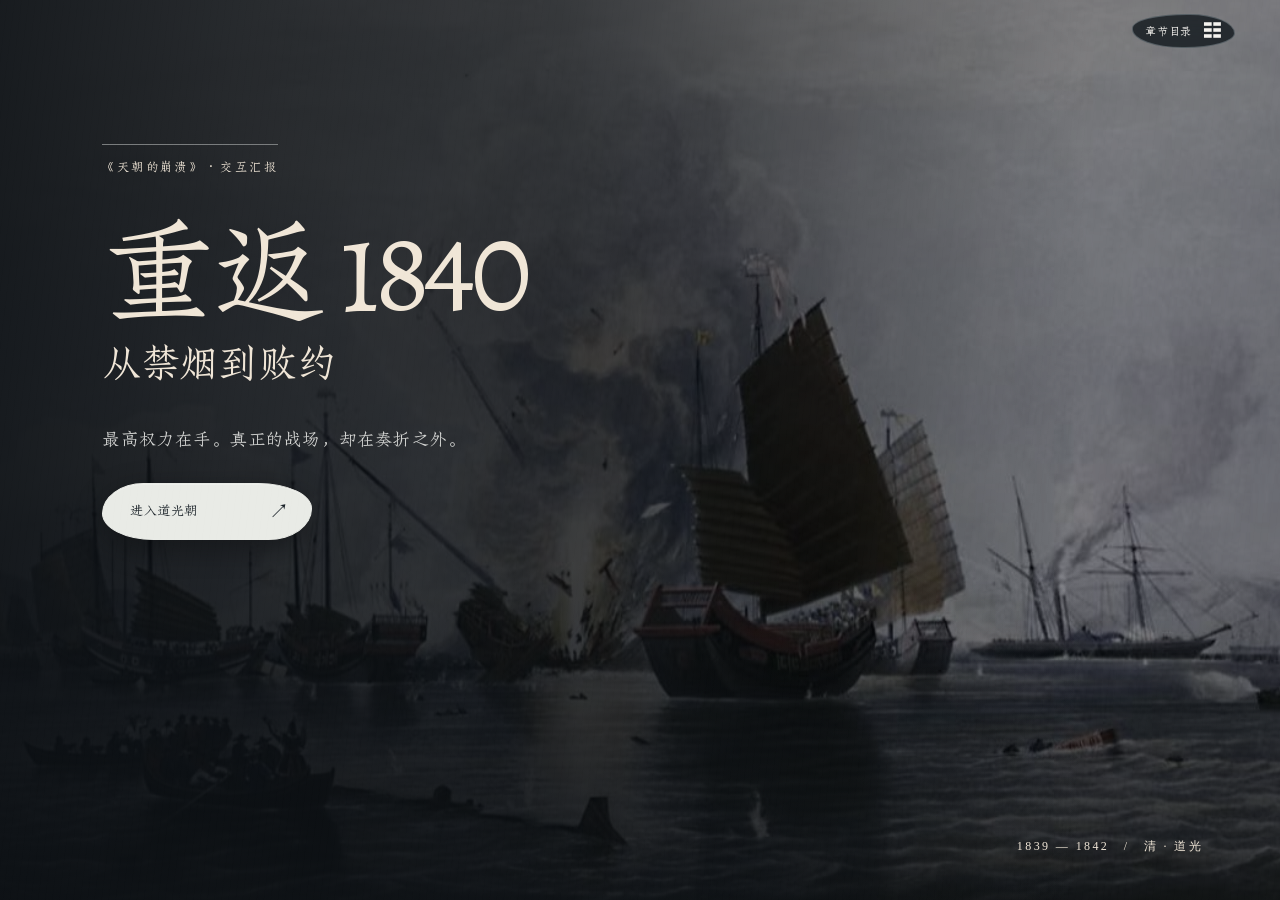
==== commit d0f61687: "feat: set the whole site in Zhuque Fangsong and flatten weights to 400" ====
--- a/index.html
+++ b/index.html
@@ -1 +1 @@
-<!DOCTYPE html><html lang="zh-CN"><head><meta charSet="utf-8"/><meta name="viewport" content="width=device-width, initial-scale=1"/><link rel="preload" as="image" href="/images/part1-naval.png"/><link rel="stylesheet" href="/_next/static/chunks/0y1pp9sc57evz.css" data-precedence="next"/><link rel="stylesheet" href="/_next/static/chunks/2c-jm4yuole-v.css" data-precedence="next"/><link rel="stylesheet" href="/_next/static/chunks/35ve56j4vgua4.css" data-precedence="next"/><link rel="preload" as="script" fetchPriority="low" href="/_next/static/chunks/3ol2me_0w2on1.js"/><script src="/_next/static/chunks/0ocwywm5712r8.js" async=""></script><script src="/_next/static/chunks/0jeh2gypwqyrl.js" async=""></script><script src="/_next/static/chunks/turbopack-3x9b_s_44p3fi.js" async=""></script><script src="/_next/static/chunks/0-4zpttn2a9wb.js" async=""></script><script src="/_next/static/chunks/1k83x1lpvy1hm.js" async=""></script><title>道光皇帝模拟器 · 从禁烟到战败之后</title><meta name="description" content="《天朝的崩溃》交互式读书汇报：从1839年的信息迷雾，到1842年长江战局、《南京条约》与战败后的学习困境。"/><meta name="codex-preview" content="development"/><link rel="icon" href="/images/part1-naval.png"/><script src="/_next/static/chunks/0cz1d0mv5g_q7.js" noModule=""></script></head><body class="antialiased"><div hidden=""><!--$--><!--/$--></div><main class="experience runway material stage-part1 "><div class="paper-grain" aria-hidden="true"></div><button class="film-index-trigger" aria-haspopup="dialog" aria-expanded="false"><span>章节目录</span><b>☷</b></button><section class="scene" aria-live="polite"><div class="part-one part-one-p0"><div class="p1-hero"><img src="/images/part1-naval.png" alt="Part 1 PPT 的海战绘画"/><div class="p1-hero-shade"></div><div class="p1-hero-copy"><span>《天朝的崩溃》 · 交互汇报</span><h1>重返 1840</h1><p>从禁烟到败约</p><div class="p1-hero-line">最高权力在手。真正的战场，却在奏折之外。</div><button class="film-button light">进入道光朝 <b>↗</b></button></div><span class="p1-edge">1839 — 1842　/　清 · 道光</span></div></div></section></main><!--$--><!--/$--><script src="/_next/static/chunks/3ol2me_0w2on1.js" id="_R_" async=""></script><script>(self.__next_f=self.__next_f||[]).push([0])</script><script>self.__next_f.push([1,"1:\"$Sreact.fragment\"\n2:I[96726,[\"/_next/static/chunks/0-4zpttn2a9wb.js\"],\"default\"]\n3:I[15914,[\"/_next/static/chunks/0-4zpttn2a9wb.js\"],\"default\"]\n4:I[30114,[\"/_next/static/chunks/0-4zpttn2a9wb.js\"],\"ClientPageRoot\"]\n5:I[31713,[\"/_next/static/chunks/0-4zpttn2a9wb.js\",\"/_next/static/chunks/1k83x1lpvy1hm.js\"],\"default\"]\n8:I[52800,[\"/_next/static/chunks/0-4zpttn2a9wb.js\"],\"OutletBoundary\"]\n9:\"$Sreact.suspense\"\nb:I[52800,[\"/_next/static/chunks/0-4zpttn2a9wb.js\"],\"ViewportBoundary\"]\nd:I[52800,[\"/_next/static/chunks/0-4zpttn2a9wb.js\"],\"MetadataBoundary\"]\nf:I[47276,[\"/_next/static/chunks/0-4zpttn2a9wb.js\"],\"default\",1]\n:HL[\"/_next/static/chunks/0y1pp9sc57evz.css\",\"style\"]\n:HL[\"/_next/static/chunks/2c-jm4yuole-v.css\",\"style\"]\n:HL[\"/_next/static/chunks/35ve56j4vgua4.css\",\"style\"]\n0:{\"P\":null,\"c\":[\"\",\"\"],\"q\":\"\",\"i\":false,\"f\":[[[\"\",{\"children\":[\"__PAGE__\",{},\"$undefined\",\"$undefined\",4608]},\"$undefined\",\"$undefined\",4624],[[\"$\",\"$1\",\"c\",{\"children\":[[[\"$\",\"link\",\"0\",{\"rel\":\"stylesheet\",\"href\":\"/_next/static/chunks/0y1pp9sc57evz.css\",\"precedence\":\"next\",\"crossOrigin\":\"$undefined\",\"nonce\":\"$undefined\"}],[\"$\",\"link\",\"1\",{\"rel\":\"stylesheet\",\"href\":\"/_next/static/chunks/2c-jm4yuole-v.css\",\"precedence\":\"next\",\"crossOrigin\":\"$undefined\",\"nonce\":\"$undefined\"}],[\"$\",\"script\",\"script-0\",{\"src\":\"/_next/static/chunks/0-4zpttn2a9wb.js\",\"async\":true,\"nonce\":\"$undefined\"}]],[\"$\",\"html\",null,{\"lang\":\"zh-CN\",\"children\":[\"$\",\"body\",null,{\"className\":\"antialiased\",\"children\":[\"$\",\"$L2\",null,{\"parallelRouterKey\":\"children\",\"error\":\"$undefined\",\"errorStyles\":\"$undefined\",\"errorScripts\":\"$undefined\",\"template\":[\"$\",\"$L3\",null,{}],\"templateStyles\":\"$undefined\",\"templateScripts\":\"$undefined\",\"notFound\":[[[\"$\",\"title\",null,{\"children\":\"404: This page could not be found.\"}],[\"$\",\"div\",null,{\"style\":{\"fontFamily\":\"system-ui,\\\"Segoe UI\\\",Roboto,Helvetica,Arial,sans-serif,\\\"Apple Color Emoji\\\",\\\"Segoe UI Emoji\\\"\",\"height\":\"100vh\",\"textAlign\":\"center\",\"display\":\"flex\",\"flexDirection\":\"column\",\"alignItems\":\"center\",\"justifyContent\":\"center\"},\"children\":[\"$\",\"div\",null,{\"children\":[[\"$\",\"style\",null,{\"dangerouslySetInnerHTML\":{\"__html\":\"body{color:#000;background:#fff;margin:0}.next-error-h1{border-right:1px solid rgba(0,0,0,.3)}@media (prefers-color-scheme:dark){body{color:#fff;background:#000}.next-error-h1{border-right:1px solid rgba(255,255,255,.3)}}\"}}],[\"$\",\"h1\",null,{\"className\":\"next-error-h1\",\"style\":{\"display\":\"inline-block\",\"margin\":\"0 20px 0 0\",\"padding\":\"0 23px 0 0\",\"fontSize\":24,\"fontWeight\":500,\"verticalAlign\":\"top\",\"lineHeight\":\"49px\"},\"children\":404}],[\"$\",\"div\",null,{\"style\":{\"display\":\"inline-block\"},\"children\":[\"$\",\"h2\",null,{\"style\":{\"fontSize\":14,\"fontWeight\":400,\"lineHeight\":\"49px\",\"margin\":0},\"children\":\"This page could not be found.\"}]}]]}]}]],[]],\"forbidden\":\"$undefined\",\"unauthorized\":\"$undefined\"}]}]}]]}],{\"children\":[[\"$\",\"$1\",\"c\",{\"children\":[[\"$\",\"$L4\",null,{\"Component\":\"$5\",\"serverProvidedParams\":{\"searchParams\":{},\"params\":{},\"promises\":[\"$@6\",\"$@7\"]}}],[[\"$\",\"link\",\"0\",{\"rel\":\"stylesheet\",\"href\":\"/_next/static/chunks/35ve56j4vgua4.css\",\"precedence\":\"next\",\"crossOrigin\":\"$undefined\",\"nonce\":\"$undefined\"}],[\"$\",\"script\",\"script-0\",{\"src\":\"/_next/static/chunks/1k83x1lpvy1hm.js\",\"async\":true,\"nonce\":\"$undefined\"}]],[\"$\",\"$L8\",null,{\"children\":[\"$\",\"$9\",null,{\"name\":\"Next.MetadataOutlet\",\"children\":\"$@a\"}]}]]}],{},null,false,null]},null,false,null],[\"$\",\"$1\",\"h\",{\"children\":[null,[\"$\",\"$Lb\",null,{\"children\":\"$Lc\"}],[\"$\",\"div\",null,{\"hidden\":true,\"children\":[\"$\",\"$Ld\",null,{\"children\":[\"$\",\"$9\",null,{\"name\":\"Next.Metadata\",\"children\":\"$Le\"}]}]}],null]}],false]],\"m\":\"$undefined\",\"G\":[\"$f\",[[\"$\",\"link\",\"0\",{\"rel\":\"stylesheet\",\"href\":\"/_next/static/chunks/0y1pp9sc57evz.css\",\"precedence\":\"next\",\"crossOrigin\":\"$undefined\",\"nonce\":\"$undefined\"}],[\"$\",\"link\",\"1\",{\"rel\":\"stylesheet\",\"href\":\"/_next/static/chunks/2c-jm4yuole-v.css\",\"precedence\":\"next\",\"crossOrigin\":\"$undefined\",\"nonce\":\"$undefined\"}]]],\"S\":true,\"h\":null,\"r\":\"$undefined\",\"s\":\"$undefined\",\"a\":\"$undefined\",\"l\":\"$undefined\",\"p\":\"$undefined\",\"d\":\"$undefined\",\"b\":\"T34KcQaZ19KePIoIBr6j0\"}\n6:{}\n7:\"$0:f:0:1:1:children:0:props:children:0:props:serverProvidedParams:params\"\nc:[[\"$\",\"meta\",\"0\",{\"charSet\":\"utf-8\"}],[\"$\",\"meta\",\"1\",{\"name\":\"viewport\",\"content\":\"width=device-width, initial-scale=1\"}]]\n10:I[85743,[\"/_next/static/chunks/0-4zpttn2a9wb.js\"],\"IconMark\"]\na:null\ne:[[\"$\",\"title\",\"0\",{\"children\":\"道光皇帝模拟器 · 从禁烟到战败之后\"}],[\"$\",\"meta\",\"1\",{\"name\":\"description\",\"content\":\"《天朝的崩溃》交互式读书汇报：从1839年的信息迷雾，到1842年长江战局、《南京条约》与战败后的学习困境。\"}],[\"$\",\"meta\",\"2\",{\"name\":\"codex-preview\",\"content\":\"development\"}],[\"$\",\"link\",\"3\",{\"rel\":\"icon\",\"href\":\"/images/part1-naval.png\"}],[\"$\",\"$L10\",\"4\",{}]]\n"])</script></body></html>+<!DOCTYPE html><html lang="zh-CN"><head><meta charSet="utf-8"/><meta name="viewport" content="width=device-width, initial-scale=1"/><link rel="preload" as="image" href="/images/part1-naval.png"/><link rel="stylesheet" href="/_next/static/chunks/2p3utajwg3jeu.css" data-precedence="next"/><link rel="stylesheet" href="/_next/static/chunks/3qyb3kny3dyyf.css" data-precedence="next"/><link rel="stylesheet" href="/_next/static/chunks/09nrk1m2cjbpq.css" data-precedence="next"/><link rel="preload" as="script" fetchPriority="low" href="/_next/static/chunks/3ol2me_0w2on1.js"/><script src="/_next/static/chunks/0ocwywm5712r8.js" async=""></script><script src="/_next/static/chunks/0jeh2gypwqyrl.js" async=""></script><script src="/_next/static/chunks/turbopack-3x9b_s_44p3fi.js" async=""></script><script src="/_next/static/chunks/0-4zpttn2a9wb.js" async=""></script><script src="/_next/static/chunks/1k83x1lpvy1hm.js" async=""></script><title>道光皇帝模拟器 · 从禁烟到战败之后</title><meta name="description" content="《天朝的崩溃》交互式读书汇报：从1839年的信息迷雾，到1842年长江战局、《南京条约》与战败后的学习困境。"/><meta name="codex-preview" content="development"/><link rel="icon" href="/images/part1-naval.png"/><script src="/_next/static/chunks/0cz1d0mv5g_q7.js" noModule=""></script></head><body class="antialiased"><div hidden=""><!--$--><!--/$--></div><main class="experience runway material stage-part1 "><div class="paper-grain" aria-hidden="true"></div><button class="film-index-trigger" aria-haspopup="dialog" aria-expanded="false"><span>章节目录</span><b>☷</b></button><section class="scene" aria-live="polite"><div class="part-one part-one-p0"><div class="p1-hero"><img src="/images/part1-naval.png" alt="Part 1 PPT 的海战绘画"/><div class="p1-hero-shade"></div><div class="p1-hero-copy"><span>《天朝的崩溃》 · 交互汇报</span><h1>重返 1840</h1><p>从禁烟到败约</p><div class="p1-hero-line">最高权力在手。真正的战场，却在奏折之外。</div><button class="film-button light">进入道光朝 <b>↗</b></button></div><span class="p1-edge">1839 — 1842　/　清 · 道光</span></div></div></section></main><!--$--><!--/$--><script src="/_next/static/chunks/3ol2me_0w2on1.js" id="_R_" async=""></script><script>(self.__next_f=self.__next_f||[]).push([0])</script><script>self.__next_f.push([1,"1:\"$Sreact.fragment\"\n2:I[96726,[\"/_next/static/chunks/0-4zpttn2a9wb.js\"],\"default\"]\n3:I[15914,[\"/_next/static/chunks/0-4zpttn2a9wb.js\"],\"default\"]\n4:I[30114,[\"/_next/static/chunks/0-4zpttn2a9wb.js\"],\"ClientPageRoot\"]\n5:I[31713,[\"/_next/static/chunks/0-4zpttn2a9wb.js\",\"/_next/static/chunks/1k83x1lpvy1hm.js\"],\"default\"]\n8:I[52800,[\"/_next/static/chunks/0-4zpttn2a9wb.js\"],\"OutletBoundary\"]\n9:\"$Sreact.suspense\"\nb:I[52800,[\"/_next/static/chunks/0-4zpttn2a9wb.js\"],\"ViewportBoundary\"]\nd:I[52800,[\"/_next/static/chunks/0-4zpttn2a9wb.js\"],\"MetadataBoundary\"]\nf:I[47276,[\"/_next/static/chunks/0-4zpttn2a9wb.js\"],\"default\",1]\n:HL[\"/_next/static/chunks/2p3utajwg3jeu.css\",\"style\"]\n:HL[\"/_next/static/chunks/3qyb3kny3dyyf.css\",\"style\"]\n:HL[\"/_next/static/chunks/09nrk1m2cjbpq.css\",\"style\"]\n0:{\"P\":null,\"c\":[\"\",\"\"],\"q\":\"\",\"i\":false,\"f\":[[[\"\",{\"children\":[\"__PAGE__\",{},\"$undefined\",\"$undefined\",4608]},\"$undefined\",\"$undefined\",4624],[[\"$\",\"$1\",\"c\",{\"children\":[[[\"$\",\"link\",\"0\",{\"rel\":\"stylesheet\",\"href\":\"/_next/static/chunks/2p3utajwg3jeu.css\",\"precedence\":\"next\",\"crossOrigin\":\"$undefined\",\"nonce\":\"$undefined\"}],[\"$\",\"link\",\"1\",{\"rel\":\"stylesheet\",\"href\":\"/_next/static/chunks/3qyb3kny3dyyf.css\",\"precedence\":\"next\",\"crossOrigin\":\"$undefined\",\"nonce\":\"$undefined\"}],[\"$\",\"script\",\"script-0\",{\"src\":\"/_next/static/chunks/0-4zpttn2a9wb.js\",\"async\":true,\"nonce\":\"$undefined\"}]],[\"$\",\"html\",null,{\"lang\":\"zh-CN\",\"children\":[\"$\",\"body\",null,{\"className\":\"antialiased\",\"children\":[\"$\",\"$L2\",null,{\"parallelRouterKey\":\"children\",\"error\":\"$undefined\",\"errorStyles\":\"$undefined\",\"errorScripts\":\"$undefined\",\"template\":[\"$\",\"$L3\",null,{}],\"templateStyles\":\"$undefined\",\"templateScripts\":\"$undefined\",\"notFound\":[[[\"$\",\"title\",null,{\"children\":\"404: This page could not be found.\"}],[\"$\",\"div\",null,{\"style\":{\"fontFamily\":\"system-ui,\\\"Segoe UI\\\",Roboto,Helvetica,Arial,sans-serif,\\\"Apple Color Emoji\\\",\\\"Segoe UI Emoji\\\"\",\"height\":\"100vh\",\"textAlign\":\"center\",\"display\":\"flex\",\"flexDirection\":\"column\",\"alignItems\":\"center\",\"justifyContent\":\"center\"},\"children\":[\"$\",\"div\",null,{\"children\":[[\"$\",\"style\",null,{\"dangerouslySetInnerHTML\":{\"__html\":\"body{color:#000;background:#fff;margin:0}.next-error-h1{border-right:1px solid rgba(0,0,0,.3)}@media (prefers-color-scheme:dark){body{color:#fff;background:#000}.next-error-h1{border-right:1px solid rgba(255,255,255,.3)}}\"}}],[\"$\",\"h1\",null,{\"className\":\"next-error-h1\",\"style\":{\"display\":\"inline-block\",\"margin\":\"0 20px 0 0\",\"padding\":\"0 23px 0 0\",\"fontSize\":24,\"fontWeight\":500,\"verticalAlign\":\"top\",\"lineHeight\":\"49px\"},\"children\":404}],[\"$\",\"div\",null,{\"style\":{\"display\":\"inline-block\"},\"children\":[\"$\",\"h2\",null,{\"style\":{\"fontSize\":14,\"fontWeight\":400,\"lineHeight\":\"49px\",\"margin\":0},\"children\":\"This page could not be found.\"}]}]]}]}]],[]],\"forbidden\":\"$undefined\",\"unauthorized\":\"$undefined\"}]}]}]]}],{\"children\":[[\"$\",\"$1\",\"c\",{\"children\":[[\"$\",\"$L4\",null,{\"Component\":\"$5\",\"serverProvidedParams\":{\"searchParams\":{},\"params\":{},\"promises\":[\"$@6\",\"$@7\"]}}],[[\"$\",\"link\",\"0\",{\"rel\":\"stylesheet\",\"href\":\"/_next/static/chunks/09nrk1m2cjbpq.css\",\"precedence\":\"next\",\"crossOrigin\":\"$undefined\",\"nonce\":\"$undefined\"}],[\"$\",\"script\",\"script-0\",{\"src\":\"/_next/static/chunks/1k83x1lpvy1hm.js\",\"async\":true,\"nonce\":\"$undefined\"}]],[\"$\",\"$L8\",null,{\"children\":[\"$\",\"$9\",null,{\"name\":\"Next.MetadataOutlet\",\"children\":\"$@a\"}]}]]}],{},null,false,null]},null,false,null],[\"$\",\"$1\",\"h\",{\"children\":[null,[\"$\",\"$Lb\",null,{\"children\":\"$Lc\"}],[\"$\",\"div\",null,{\"hidden\":true,\"children\":[\"$\",\"$Ld\",null,{\"children\":[\"$\",\"$9\",null,{\"name\":\"Next.Metadata\",\"children\":\"$Le\"}]}]}],null]}],false]],\"m\":\"$undefined\",\"G\":[\"$f\",[[\"$\",\"link\",\"0\",{\"rel\":\"stylesheet\",\"href\":\"/_next/static/chunks/2p3utajwg3jeu.css\",\"precedence\":\"next\",\"crossOrigin\":\"$undefined\",\"nonce\":\"$undefined\"}],[\"$\",\"link\",\"1\",{\"rel\":\"stylesheet\",\"href\":\"/_next/static/chunks/3qyb3kny3dyyf.css\",\"precedence\":\"next\",\"crossOrigin\":\"$undefined\",\"nonce\":\"$undefined\"}]]],\"S\":true,\"h\":null,\"r\":\"$undefined\",\"s\":\"$undefined\",\"a\":\"$undefined\",\"l\":\"$undefined\",\"p\":\"$undefined\",\"d\":\"$undefined\",\"b\":\"Y4ccHvxhUbOX-abONnBDt\"}\n6:{}\n7:\"$0:f:0:1:1:children:0:props:children:0:props:serverProvidedParams:params\"\nc:[[\"$\",\"meta\",\"0\",{\"charSet\":\"utf-8\"}],[\"$\",\"meta\",\"1\",{\"name\":\"viewport\",\"content\":\"width=device-width, initial-scale=1\"}]]\n10:I[85743,[\"/_next/static/chunks/0-4zpttn2a9wb.js\"],\"IconMark\"]\na:null\ne:[[\"$\",\"title\",\"0\",{\"children\":\"道光皇帝模拟器 · 从禁烟到战败之后\"}],[\"$\",\"meta\",\"1\",{\"name\":\"description\",\"content\":\"《天朝的崩溃》交互式读书汇报：从1839年的信息迷雾，到1842年长江战局、《南京条约》与战败后的学习困境。\"}],[\"$\",\"meta\",\"2\",{\"name\":\"codex-preview\",\"content\":\"development\"}],[\"$\",\"link\",\"3\",{\"rel\":\"icon\",\"href\":\"/images/part1-naval.png\"}],[\"$\",\"$L10\",\"4\",{}]]\n"])</script></body></html>
--- a/_next/static/chunks/2p3utajwg3jeu.css
+++ b/_next/static/chunks/2p3utajwg3jeu.css
@@ -0,0 +1 @@
+@layer properties{@supports (((-webkit-hyphens:none)) and (not (margin-trim:inline))) or ((-moz-orient:inline) and (not (color:rgb(from red r g b)))){*,:before,:after,::backdrop{--tw-translate-x:0;--tw-translate-y:0;--tw-translate-z:0;--tw-rotate-x:initial;--tw-rotate-y:initial;--tw-rotate-z:initial;--tw-skew-x:initial;--tw-skew-y:initial;--tw-scroll-snap-strictness:proximity;--tw-space-x-reverse:0;--tw-border-style:solid;--tw-leading:initial;--tw-font-weight:initial;--tw-tracking:initial;--tw-ordinal:initial;--tw-slashed-zero:initial;--tw-numeric-figure:initial;--tw-numeric-spacing:initial;--tw-numeric-fraction:initial;--tw-shadow:0 0 #0000;--tw-shadow-color:initial;--tw-shadow-alpha:100%;--tw-inset-shadow:0 0 #0000;--tw-inset-shadow-color:initial;--tw-inset-shadow-alpha:100%;--tw-ring-color:initial;--tw-ring-shadow:0 0 #0000;--tw-inset-ring-color:initial;--tw-inset-ring-shadow:0 0 #0000;--tw-ring-inset:initial;--tw-ring-offset-width:0px;--tw-ring-offset-color:#fff;--tw-ring-offset-shadow:0 0 #0000;--tw-outline-style:solid;--tw-duration:initial;--tw-ease:initial;--tw-content:"";--tw-scale-x:1;--tw-scale-y:1;--tw-scale-z:1}}}@layer theme{:root,:host{--font-sans:ui-sans-serif, system-ui, sans-serif, "Apple Color Emoji", "Segoe UI Emoji", "Segoe UI Symbol", "Noto Color Emoji";--font-mono:ui-monospace, SFMono-Regular, Menlo, Monaco, Consolas, "Liberation Mono", "Courier New", monospace;--color-black:#000;--color-white:#fff;--spacing:.25rem;--container-xs:20rem;--container-sm:24rem;--container-lg:32rem;--text-xs:.75rem;--text-xs--line-height:calc(1 / .75);--text-sm:.875rem;--text-sm--line-height:calc(1.25 / .875);--text-base:1rem;--text-base--line-height:calc(1.5 / 1);--text-lg:1.125rem;--text-lg--line-height:calc(1.75 / 1.125);--font-weight-normal:400;--font-weight-medium:500;--font-weight-semibold:600;--tracking-tight:-.025em;--tracking-widest:.1em;--leading-tight:1.25;--leading-snug:1.375;--leading-normal:1.5;--leading-relaxed:1.625;--radius-xs:.125rem;--radius-sm:.25rem;--radius-md:.375rem;--radius-lg:.5rem;--radius-xl:.75rem;--ease-in-out:cubic-bezier(.4, 0, .2, 1);--animate-spin:spin 1s linear infinite;--animate-pulse:pulse 2s cubic-bezier(.4, 0, .6, 1) infinite;--aspect-video:16 / 9;--default-transition-duration:.15s;--default-transition-timing-function:cubic-bezier(.4, 0, .2, 1);--default-font-family:var(--font-sans);--default-mono-font-family:var(--font-mono)}}@layer base{*,:after,:before,::backdrop{box-sizing:border-box;border:0 solid;margin:0;padding:0}::file-selector-button{box-sizing:border-box;border:0 solid;margin:0;padding:0}html,:host{-webkit-text-size-adjust:100%;tab-size:4;line-height:1.5;font-family:var(--default-font-family,ui-sans-serif, system-ui, sans-serif, "Apple Color Emoji", "Segoe UI Emoji", "Segoe UI Symbol", "Noto Color Emoji");font-feature-settings:var(--default-font-feature-settings,normal);font-variation-settings:var(--default-font-variation-settings,normal);-webkit-tap-highlight-color:transparent}hr{height:0;color:inherit;border-top-width:1px}abbr:where([title]){-webkit-text-decoration:underline dotted;text-decoration:underline dotted}h1,h2,h3,h4,h5,h6{font-size:inherit;font-weight:inherit}a{color:inherit;-webkit-text-decoration:inherit;-webkit-text-decoration:inherit;-webkit-text-decoration:inherit;-webkit-text-decoration:inherit;text-decoration:inherit}b,strong{font-weight:bolder}code,kbd,samp,pre{font-family:var(--default-mono-font-family,ui-monospace, SFMono-Regular, Menlo, Monaco, Consolas, "Liberation Mono", "Courier New", monospace);font-feature-settings:var(--default-mono-font-feature-settings,normal);font-variation-settings:var(--default-mono-font-variation-settings,normal);font-size:1em}small{font-size:80%}sub,sup{vertical-align:baseline;font-size:75%;line-height:0;position:relative}sub{bottom:-.25em}sup{top:-.5em}table{text-indent:0;border-color:inherit;border-collapse:collapse}:-moz-focusring{outline:auto}progress{vertical-align:baseline}summary{display:list-item}ol,ul,menu{list-style:none}img,svg,video,canvas,audio,iframe,embed,object{vertical-align:middle;display:block}img,video{max-width:100%;height:auto}button,input,select,optgroup,textarea{font:inherit;font-feature-settings:inherit;font-variation-settings:inherit;letter-spacing:inherit;color:inherit;opacity:1;background-color:#0000;border-radius:0}::file-selector-button{font:inherit;font-feature-settings:inherit;font-variation-settings:inherit;letter-spacing:inherit;color:inherit;opacity:1;background-color:#0000;border-radius:0}:where(select:is([multiple],[size])) optgroup{font-weight:bolder}:where(select:is([multiple],[size])) optgroup option{padding-inline-start:20px}::file-selector-button{margin-inline-end:4px}::placeholder{opacity:1}@supports (not ((-webkit-appearance:-apple-pay-button))) or (contain-intrinsic-size:1px){::placeholder{color:currentColor}@supports (color:color-mix(in lab, red, red)){::placeholder{color:color-mix(in oklab, currentcolor 50%, transparent)}}}textarea{resize:vertical}::-webkit-search-decoration{-webkit-appearance:none}::-webkit-date-and-time-value{min-height:1lh;text-align:inherit}::-webkit-datetime-edit{display:inline-flex}::-webkit-datetime-edit-fields-wrapper{padding:0}::-webkit-datetime-edit{padding-block:0}::-webkit-datetime-edit-year-field{padding-block:0}::-webkit-datetime-edit-month-field{padding-block:0}::-webkit-datetime-edit-day-field{padding-block:0}::-webkit-datetime-edit-hour-field{padding-block:0}::-webkit-datetime-edit-minute-field{padding-block:0}::-webkit-datetime-edit-second-field{padding-block:0}::-webkit-datetime-edit-millisecond-field{padding-block:0}::-webkit-datetime-edit-meridiem-field{padding-block:0}::-webkit-calendar-picker-indicator{line-height:1}:-moz-ui-invalid{box-shadow:none}button,input:where([type=button],[type=reset],[type=submit]){appearance:button}::file-selector-button{appearance:button}::-webkit-inner-spin-button{height:auto}::-webkit-outer-spin-button{height:auto}[hidden]:where(:not([hidden=until-found])){display:none!important}}@layer components;@layer utilities{.\@container\/card-header{container:card-header/inline-size}.\@container\/field-group{container:field-group/inline-size}.pointer-events-none{pointer-events:none}.invisible{visibility:hidden}.visible{visibility:visible}.sr-only{clip-path:inset(50%);white-space:nowrap;border-width:0;width:1px;height:1px;margin:-1px;padding:0;position:absolute;overflow:hidden}.absolute{position:absolute}.fixed{position:fixed}.relative{position:relative}.inset-0{inset:calc(var(--spacing) * 0)}.inset-x-0{inset-inline:calc(var(--spacing) * 0)}.inset-y-0{inset-block:calc(var(--spacing) * 0)}.inset-s-1\/2{inset-inline-start:50%}.start{inset-inline-start:var(--spacing)}.end{inset-inline-end:var(--spacing)}.-top-12{top:calc(var(--spacing) * -12)}.top-0{top:calc(var(--spacing) * 0)}.top-1\.5{top:calc(var(--spacing) * 1.5)}.top-1\/2{top:50%}.top-3\.5{top:calc(var(--spacing) * 3.5)}.top-4{top:calc(var(--spacing) * 4)}.top-\[1px\]{top:1px}.top-\[50\%\]{top:50%}.top-\[60\%\]{top:60%}.top-full{top:100%}.-right-12{right:calc(var(--spacing) * -12)}.right-0{right:calc(var(--spacing) * 0)}.right-1{right:calc(var(--spacing) * 1)}.right-2{right:calc(var(--spacing) * 2)}.right-3{right:calc(var(--spacing) * 3)}.right-3\.5{right:calc(var(--spacing) * 3.5)}.right-4{right:calc(var(--spacing) * 4)}.-bottom-12{bottom:calc(var(--spacing) * -12)}.bottom-0{bottom:calc(var(--spacing) * 0)}.-left-12{left:calc(var(--spacing) * -12)}.left-0{left:calc(var(--spacing) * 0)}.left-1\/2{left:50%}.left-2{left:calc(var(--spacing) * 2)}.left-3{left:calc(var(--spacing) * 3)}.left-\[50\%\]{left:50%}.isolate{isolation:isolate}.z-10{z-index:10}.z-20{z-index:20}.z-50{z-index:50}.z-\[1\]{z-index:1}.order-first{order:-9999}.order-last{order:9999}.col-start-2{grid-column-start:2}.row-span-2{grid-row:span 2/span 2}.row-start-1{grid-row-start:1}.m-0\!{margin:calc(var(--spacing) * 0)!important}.-mx-1{margin-inline:calc(var(--spacing) * -1)}.mx-2{margin-inline:calc(var(--spacing) * 2)}.mx-3\.5{margin-inline:calc(var(--spacing) * 3.5)}.mx-auto{margin-inline:auto}.-my-2{margin-block:calc(var(--spacing) * -2)}.my-0{margin-block:calc(var(--spacing) * 0)}.my-0\.5{margin-block:calc(var(--spacing) * .5)}.my-1{margin-block:calc(var(--spacing) * 1)}.-mt-4{margin-top:calc(var(--spacing) * -4)}.mt-0\.5{margin-top:calc(var(--spacing) * .5)}.mt-1\.5{margin-top:calc(var(--spacing) * 1.5)}.mt-2{margin-top:calc(var(--spacing) * 2)}.mt-4{margin-top:calc(var(--spacing) * 4)}.mt-auto{margin-top:auto}.mb-2{margin-bottom:calc(var(--spacing) * 2)}.mb-3{margin-bottom:calc(var(--spacing) * 3)}.-ml-1{margin-left:calc(var(--spacing) * -1)}.-ml-4{margin-left:calc(var(--spacing) * -4)}.ml-1{margin-left:calc(var(--spacing) * 1)}.ml-4{margin-left:calc(var(--spacing) * 4)}.ml-auto{margin-left:auto}.line-clamp-1{-webkit-line-clamp:1;-webkit-box-orient:vertical;display:-webkit-box;overflow:hidden}.line-clamp-2{-webkit-line-clamp:2;-webkit-box-orient:vertical;display:-webkit-box;overflow:hidden}.block{display:block}.flex{display:flex}.grid{display:grid}.hidden{display:none}.inline-flex{display:inline-flex}.table{display:table}.table-caption{display:table-caption}.table-cell{display:table-cell}.table-row{display:table-row}.field-sizing-content{field-sizing:content}.aspect-square{aspect-ratio:1}.aspect-video{aspect-ratio:var(--aspect-video)}.size-\(--cell-size\){width:var(--cell-size);height:var(--cell-size)}.size-2{width:calc(var(--spacing) * 2);height:calc(var(--spacing) * 2)}.size-2\.5{width:calc(var(--spacing) * 2.5);height:calc(var(--spacing) * 2.5)}.size-3{width:calc(var(--spacing) * 3);height:calc(var(--spacing) * 3)}.size-3\.5{width:calc(var(--spacing) * 3.5);height:calc(var(--spacing) * 3.5)}.size-4{width:calc(var(--spacing) * 4);height:calc(var(--spacing) * 4)}.size-6{width:calc(var(--spacing) * 6);height:calc(var(--spacing) * 6)}.size-7{width:calc(var(--spacing) * 7);height:calc(var(--spacing) * 7)}.size-8{width:calc(var(--spacing) * 8);height:calc(var(--spacing) * 8)}.size-9{width:calc(var(--spacing) * 9);height:calc(var(--spacing) * 9)}.size-10{width:calc(var(--spacing) * 10);height:calc(var(--spacing) * 10)}.size-16{width:calc(var(--spacing) * 16);height:calc(var(--spacing) * 16)}.size-auto{width:auto;height:auto}.size-full{width:100%;height:100%}.h-\(--cell-size\){height:var(--cell-size)}.h-1\.5{height:calc(var(--spacing) * 1.5)}.h-2{height:calc(var(--spacing) * 2)}.h-2\.5{height:calc(var(--spacing) * 2.5)}.h-4{height:calc(var(--spacing) * 4)}.h-5{height:calc(var(--spacing) * 5)}.h-6{height:calc(var(--spacing) * 6)}.h-7{height:calc(var(--spacing) * 7)}.h-8{height:calc(var(--spacing) * 8)}.h-9{height:calc(var(--spacing) * 9)}.h-10{height:calc(var(--spacing) * 10)}.h-12{height:calc(var(--spacing) * 12)}.h-\[calc\(--spacing\(5\.5\)\)\]{height:calc(calc(var(--spacing) * 5.5))}.h-\[calc\(100\%-1px\)\]{height:calc(100% - 1px)}.h-\[var\(--radix-navigation-menu-viewport-height\)\]{height:var(--radix-navigation-menu-viewport-height)}.h-\[var\(--radix-select-trigger-height\)\]{height:var(--radix-select-trigger-height)}.h-auto{height:auto}.h-full{height:100%}.h-max{height:max-content}.h-px{height:1px}.h-svh{height:100svh}.max-h-\(--radix-context-menu-content-available-height\){max-height:var(--radix-context-menu-content-available-height)}.max-h-\(--radix-dropdown-menu-content-available-height\){max-height:var(--radix-dropdown-menu-content-available-height)}.max-h-\(--radix-select-content-available-height\){max-height:var(--radix-select-content-available-height)}.max-h-96{max-height:calc(var(--spacing) * 96)}.max-h-\[300px\]{max-height:300px}.max-h-\[min\(calc\(--spacing\(96\)---spacing\(9\)\)\,calc\(var\(--available-height\)---spacing\(9\)\)\)\]{max-height:min(calc(calc(var(--spacing) * 96) - calc(var(--spacing) * 9)), calc(var(--available-height) - calc(var(--spacing) * 9)))}.min-h-0{min-height:calc(var(--spacing) * 0)}.min-h-4{min-height:calc(var(--spacing) * 4)}.min-h-9{min-height:calc(var(--spacing) * 9)}.min-h-16{min-height:calc(var(--spacing) * 16)}.min-h-full{min-height:100%}.min-h-svh{min-height:100svh}.w-\(--anchor-width\){width:var(--anchor-width)}.w-\(--cell-size\){width:var(--cell-size)}.w-\(--sidebar-width\){width:var(--sidebar-width)}.w-0{width:calc(var(--spacing) * 0)}.w-1{width:calc(var(--spacing) * 1)}.w-2{width:calc(var(--spacing) * 2)}.w-2\.5{width:calc(var(--spacing) * 2.5)}.w-3{width:calc(var(--spacing) * 3)}.w-3\/4{width:75%}.w-4{width:calc(var(--spacing) * 4)}.w-5{width:calc(var(--spacing) * 5)}.w-9{width:calc(var(--spacing) * 9)}.w-10{width:calc(var(--spacing) * 10)}.w-24{width:calc(var(--spacing) * 24)}.w-64{width:calc(var(--spacing) * 64)}.w-72{width:calc(var(--spacing) * 72)}.w-\[100px\]{width:100px}.w-auto{width:auto}.w-fit{width:fit-content}.w-full{width:100%}.w-max{width:max-content}.w-px{width:1px}.max-w-\(--available-width\){max-width:var(--available-width)}.max-w-\(--skeleton-width\){max-width:var(--skeleton-width)}.max-w-\[80\%\]{max-width:80%}.max-w-\[calc\(100\%-2rem\)\]{max-width:calc(100% - 2rem)}.max-w-full{max-width:100%}.max-w-max{max-width:max-content}.max-w-sm{max-width:var(--container-sm)}.min-w-\(--cell-size\){min-width:var(--cell-size)}.min-w-0{min-width:calc(var(--spacing) * 0)}.min-w-5{min-width:calc(var(--spacing) * 5)}.min-w-8{min-width:calc(var(--spacing) * 8)}.min-w-9{min-width:calc(var(--spacing) * 9)}.min-w-10{min-width:calc(var(--spacing) * 10)}.min-w-16{min-width:calc(var(--spacing) * 16)}.min-w-40{min-width:calc(var(--spacing) * 40)}.min-w-\[8rem\]{min-width:8rem}.min-w-\[12rem\]{min-width:12rem}.min-w-\[calc\(var\(--anchor-width\)\+--spacing\(7\)\)\]{min-width:calc(var(--anchor-width) + calc(var(--spacing) * 7))}.min-w-\[var\(--radix-select-trigger-width\)\]{min-width:var(--radix-select-trigger-width)}.flex-1{flex:1}.shrink-0{flex-shrink:0}.grow{flex-grow:1}.grow-0{flex-grow:0}.basis-full{flex-basis:100%}.caption-bottom{caption-side:bottom}.border-collapse{border-collapse:collapse}.origin-\(--radix-context-menu-content-transform-origin\){transform-origin:var(--radix-context-menu-content-transform-origin)}.origin-\(--radix-dropdown-menu-content-transform-origin\){transform-origin:var(--radix-dropdown-menu-content-transform-origin)}.origin-\(--radix-hover-card-content-transform-origin\){transform-origin:var(--radix-hover-card-content-transform-origin)}.origin-\(--radix-menubar-content-transform-origin\){transform-origin:var(--radix-menubar-content-transform-origin)}.origin-\(--radix-popover-content-transform-origin\){transform-origin:var(--radix-popover-content-transform-origin)}.origin-\(--radix-select-content-transform-origin\){transform-origin:var(--radix-select-content-transform-origin)}.origin-\(--radix-tooltip-content-transform-origin\){transform-origin:var(--radix-tooltip-content-transform-origin)}.origin-\(--transform-origin\){transform-origin:var(--transform-origin)}.-translate-x-1\/2{--tw-translate-x:calc(calc(1 / 2 * 100%) * -1);translate:var(--tw-translate-x) var(--tw-translate-y)}.-translate-x-px{--tw-translate-x:-1px;translate:var(--tw-translate-x) var(--tw-translate-y)}.translate-x-\[-50\%\]{--tw-translate-x:-50%;translate:var(--tw-translate-x) var(--tw-translate-y)}.translate-x-px{--tw-translate-x:1px;translate:var(--tw-translate-x) var(--tw-translate-y)}.-translate-y-1\/2{--tw-translate-y:calc(calc(1 / 2 * 100%) * -1);translate:var(--tw-translate-x) var(--tw-translate-y)}.-translate-y-3\/4{--tw-translate-y:calc(calc(3 / 4 * 100%) * -1);translate:var(--tw-translate-x) var(--tw-translate-y)}.translate-y-0\.5{--tw-translate-y:calc(var(--spacing) * .5);translate:var(--tw-translate-x) var(--tw-translate-y)}.translate-y-3\/4{--tw-translate-y:calc(3 / 4 * 100%);translate:var(--tw-translate-x) var(--tw-translate-y)}.translate-y-\[-50\%\]{--tw-translate-y:-50%;translate:var(--tw-translate-x) var(--tw-translate-y)}.translate-y-\[calc\(-50\%_-_2px\)\]{--tw-translate-y:calc(-50% - 2px);translate:var(--tw-translate-x) var(--tw-translate-y)}.rotate-45{rotate:45deg}.rotate-90{rotate:90deg}.transform{transform:var(--tw-rotate-x,) var(--tw-rotate-y,) var(--tw-rotate-z,) var(--tw-skew-x,) var(--tw-skew-y,)}.animate-pulse{animation:var(--animate-pulse)}.animate-spin{animation:var(--animate-spin)}.cursor-default{cursor:default}.cursor-text{cursor:text}.touch-none{touch-action:none}.resize-none{resize:none}.snap-x{scroll-snap-type:x var(--tw-scroll-snap-strictness)}.snap-mandatory{--tw-scroll-snap-strictness:mandatory}.scroll-my-1{scroll-margin-block:calc(var(--spacing) * 1)}.scroll-px-1{scroll-padding-inline:calc(var(--spacing) * 1)}.scroll-py-1{scroll-padding-block:calc(var(--spacing) * 1)}.list-disc{list-style-type:disc}.list-none{list-style-type:none}.appearance-none{appearance:none}.auto-rows-min{grid-auto-rows:min-content}.grid-cols-\[0_1fr\]{grid-template-columns:0 1fr}.grid-rows-\[auto_1fr\]{grid-template-rows:auto 1fr}.grid-rows-\[auto_auto\]{grid-template-rows:auto auto}.flex-col{flex-direction:column}.flex-col-reverse{flex-direction:column-reverse}.flex-row{flex-direction:row}.flex-wrap{flex-wrap:wrap}.place-content-center{place-content:center}.place-items-center{place-items:center}.items-center{align-items:center}.items-end{align-items:flex-end}.items-start{align-items:flex-start}.items-stretch{align-items:stretch}.justify-between{justify-content:space-between}.justify-center{justify-content:center}.justify-start{justify-content:flex-start}.justify-items-start{justify-items:start}.gap-0\.5{gap:calc(var(--spacing) * .5)}.gap-1{gap:calc(var(--spacing) * 1)}.gap-1\.5{gap:calc(var(--spacing) * 1.5)}.gap-2{gap:calc(var(--spacing) * 2)}.gap-2\.5{gap:calc(var(--spacing) * 2.5)}.gap-3{gap:calc(var(--spacing) * 3)}.gap-4{gap:calc(var(--spacing) * 4)}.gap-6{gap:calc(var(--spacing) * 6)}.gap-7{gap:calc(var(--spacing) * 7)}.gap-8{gap:calc(var(--spacing) * 8)}.gap-\[--spacing\(var\(--gap\)\)\]{gap:calc(var(--spacing) * var(--gap))}:where(.-space-x-2>:not(:last-child)){--tw-space-x-reverse:0;margin-inline-start:calc(calc(var(--spacing) * -2) * var(--tw-space-x-reverse));margin-inline-end:calc(calc(var(--spacing) * -2) * calc(1 - var(--tw-space-x-reverse)))}.gap-y-0\.5{row-gap:calc(var(--spacing) * .5)}.self-end{align-self:flex-end}.self-start{align-self:flex-start}.self-stretch{align-self:stretch}.justify-self-end{justify-self:flex-end}.truncate{text-overflow:ellipsis;white-space:nowrap;overflow:hidden}.overflow-auto{overflow:auto}.overflow-hidden{overflow:hidden}.overflow-x-auto{overflow-x:auto}.overflow-x-hidden{overflow-x:hidden}.overflow-y-auto{overflow-y:auto}.overscroll-contain{overscroll-behavior:contain}.overscroll-x-contain{overscroll-behavior-x:contain}.rounded-\[2px\]{border-radius:2px}.rounded-\[4px\]{border-radius:4px}.rounded-\[calc\(var\(--radius\)-5px\)\]{border-radius:calc(var(--radius) - 5px)}.rounded-\[inherit\]{border-radius:inherit}.rounded-full{border-radius:3.40282e38px}.rounded-lg{border-radius:var(--radius-lg)}.rounded-md{border-radius:var(--radius-md)}.rounded-none{border-radius:0}.rounded-sm{border-radius:var(--radius-sm)}.rounded-xl{border-radius:var(--radius-xl)}.rounded-xs{border-radius:var(--radius-xs)}.rounded-l-md{border-top-left-radius:var(--radius-md);border-bottom-left-radius:var(--radius-md)}.rounded-tl-sm{border-top-left-radius:var(--radius-sm)}.rounded-r-md{border-top-right-radius:var(--radius-md);border-bottom-right-radius:var(--radius-md)}.border{border-style:var(--tw-border-style);border-width:1px}.border-0{border-style:var(--tw-border-style);border-width:0}.border-\[1\.5px\]{border-style:var(--tw-border-style);border-width:1.5px}.border-y{border-block-style:var(--tw-border-style);border-block-width:1px}.border-t{border-top-style:var(--tw-border-style);border-top-width:1px}.border-r{border-right-style:var(--tw-border-style);border-right-width:1px}.border-b{border-bottom-style:var(--tw-border-style);border-bottom-width:1px}.border-l{border-left-style:var(--tw-border-style);border-left-width:1px}.border-dashed{--tw-border-style:dashed;border-style:dashed}.border-none{--tw-border-style:none;border-style:none}.border-\(--color-border\){border-color:var(--color-border)}.border-transparent{border-color:#0000}.border-t-transparent{border-top-color:#0000}.border-l-transparent{border-left-color:#0000}.bg-\(--color-bg\){background-color:var(--color-bg)}.bg-\[Canvas\]{background-color:canvas}.bg-black\/50{background-color:#00000080}@supports (color:color-mix(in lab, red, red)){.bg-black\/50{background-color:color-mix(in oklab, var(--color-black) 50%, transparent)}}.bg-transparent{background-color:#0000}.bg-white{background-color:var(--color-white)}.bg-clip-padding{background-clip:padding-box}.fill-current{fill:currentColor}.p-0{padding:calc(var(--spacing) * 0)}.p-1{padding:calc(var(--spacing) * 1)}.p-2{padding:calc(var(--spacing) * 2)}.p-3{padding:calc(var(--spacing) * 3)}.p-4{padding:calc(var(--spacing) * 4)}.p-6{padding:calc(var(--spacing) * 6)}.p-\[3px\]{padding:3px}.p-px{padding:1px}.px-\(--cell-size\){padding-inline:var(--cell-size)}.px-1{padding-inline:calc(var(--spacing) * 1)}.px-1\.5{padding-inline:calc(var(--spacing) * 1.5)}.px-2{padding-inline:calc(var(--spacing) * 2)}.px-2\.5{padding-inline:calc(var(--spacing) * 2.5)}.px-3{padding-inline:calc(var(--spacing) * 3)}.px-4{padding-inline:calc(var(--spacing) * 4)}.px-6{padding-inline:calc(var(--spacing) * 6)}.py-0\.5{padding-block:calc(var(--spacing) * .5)}.py-1{padding-block:calc(var(--spacing) * 1)}.py-1\.5{padding-block:calc(var(--spacing) * 1.5)}.py-2{padding-block:calc(var(--spacing) * 2)}.py-3{padding-block:calc(var(--spacing) * 3)}.py-4{padding-block:calc(var(--spacing) * 4)}.py-6{padding-block:calc(var(--spacing) * 6)}.pt-0{padding-top:calc(var(--spacing) * 0)}.pt-3{padding-top:calc(var(--spacing) * 3)}.pt-4{padding-top:calc(var(--spacing) * 4)}.pr-1{padding-right:calc(var(--spacing) * 1)}.pr-2{padding-right:calc(var(--spacing) * 2)}.pr-2\.5{padding-right:calc(var(--spacing) * 2.5)}.pr-3{padding-right:calc(var(--spacing) * 3)}.pr-8{padding-right:calc(var(--spacing) * 8)}.pr-9{padding-right:calc(var(--spacing) * 9)}.pb-2{padding-bottom:calc(var(--spacing) * 2)}.pb-3{padding-bottom:calc(var(--spacing) * 3)}.pb-4{padding-bottom:calc(var(--spacing) * 4)}.pl-2{padding-left:calc(var(--spacing) * 2)}.pl-3{padding-left:calc(var(--spacing) * 3)}.pl-4{padding-left:calc(var(--spacing) * 4)}.pl-8{padding-left:calc(var(--spacing) * 8)}.text-center{text-align:center}.text-left{text-align:left}.align-middle{vertical-align:middle}.font-mono{font-family:var(--font-mono)}.font-sans{font-family:var(--font-sans)}.text-base{font-size:var(--text-base);line-height:var(--tw-leading,var(--text-base--line-height))}.text-lg{font-size:var(--text-lg);line-height:var(--tw-leading,var(--text-lg--line-height))}.text-sm{font-size:var(--text-sm);line-height:var(--tw-leading,var(--text-sm--line-height))}.text-sm\/relaxed{font-size:var(--text-sm);line-height:var(--leading-relaxed)}.text-xs{font-size:var(--text-xs);line-height:var(--tw-leading,var(--text-xs--line-height))}.text-\[0\.8rem\]{font-size:.8rem}.leading-none{--tw-leading:1;line-height:1}.leading-normal{--tw-leading:var(--leading-normal);line-height:var(--leading-normal)}.leading-relaxed{--tw-leading:var(--leading-relaxed);line-height:var(--leading-relaxed)}.leading-snug{--tw-leading:var(--leading-snug);line-height:var(--leading-snug)}.leading-tight{--tw-leading:var(--leading-tight);line-height:var(--leading-tight)}.font-medium{--tw-font-weight:var(--font-weight-medium);font-weight:var(--font-weight-medium)}.font-normal{--tw-font-weight:var(--font-weight-normal);font-weight:var(--font-weight-normal)}.font-semibold{--tw-font-weight:var(--font-weight-semibold);font-weight:var(--font-weight-semibold)}.tracking-tight{--tw-tracking:var(--tracking-tight);letter-spacing:var(--tracking-tight)}.tracking-widest{--tw-tracking:var(--tracking-widest);letter-spacing:var(--tracking-widest)}.text-balance{text-wrap:balance}.break-words,.wrap-break-word{overflow-wrap:break-word}.whitespace-nowrap{white-space:nowrap}.text-\[CanvasText\]{color:canvastext}.text-current{color:currentColor}.text-white{color:var(--color-white)}.tabular-nums{--tw-numeric-spacing:tabular-nums;font-variant-numeric:var(--tw-ordinal,) var(--tw-slashed-zero,) var(--tw-numeric-figure,) var(--tw-numeric-spacing,) var(--tw-numeric-fraction,)}.underline-offset-4{text-underline-offset:4px}.antialiased{-webkit-font-smoothing:antialiased;-moz-osx-font-smoothing:grayscale}.opacity-0{opacity:0}.opacity-50{opacity:.5}.opacity-60{opacity:.6}.opacity-70{opacity:.7}.shadow{--tw-shadow:0 1px 3px 0 var(--tw-shadow-color,#0000001a), 0 1px 2px -1px var(--tw-shadow-color,#0000001a);box-shadow:var(--tw-inset-shadow), var(--tw-inset-ring-shadow), var(--tw-ring-offset-shadow), var(--tw-ring-shadow), var(--tw-shadow)}.shadow-\[0_0_0_1px_var\(--sidebar-border\)\]{--tw-shadow:0 0 0 1px var(--tw-shadow-color,var(--sidebar-border));box-shadow:var(--tw-inset-shadow), var(--tw-inset-ring-shadow), var(--tw-ring-offset-shadow), var(--tw-ring-shadow), var(--tw-shadow)}.shadow-lg{--tw-shadow:0 10px 15px -3px var(--tw-shadow-color,#0000001a), 0 4px 6px -4px var(--tw-shadow-color,#0000001a);box-shadow:var(--tw-inset-shadow), var(--tw-inset-ring-shadow), var(--tw-ring-offset-shadow), var(--tw-ring-shadow), var(--tw-shadow)}.shadow-md{--tw-shadow:0 4px 6px -1px var(--tw-shadow-color,#0000001a), 0 2px 4px -2px var(--tw-shadow-color,#0000001a);box-shadow:var(--tw-inset-shadow), var(--tw-inset-ring-shadow), var(--tw-ring-offset-shadow), var(--tw-ring-shadow), var(--tw-shadow)}.shadow-none{--tw-shadow:0 0 #0000;box-shadow:var(--tw-inset-shadow), var(--tw-inset-ring-shadow), var(--tw-ring-offset-shadow), var(--tw-ring-shadow), var(--tw-shadow)}.shadow-sm{--tw-shadow:0 1px 3px 0 var(--tw-shadow-color,#0000001a), 0 1px 2px -1px var(--tw-shadow-color,#0000001a);box-shadow:var(--tw-inset-shadow), var(--tw-inset-ring-shadow), var(--tw-ring-offset-shadow), var(--tw-ring-shadow), var(--tw-shadow)}.shadow-xl{--tw-shadow:0 20px 25px -5px var(--tw-shadow-color,#0000001a), 0 8px 10px -6px var(--tw-shadow-color,#0000001a);box-shadow:var(--tw-inset-shadow), var(--tw-inset-ring-shadow), var(--tw-ring-offset-shadow), var(--tw-ring-shadow), var(--tw-shadow)}.shadow-xs{--tw-shadow:0 1px 2px 0 var(--tw-shadow-color,#0000000d);box-shadow:var(--tw-inset-shadow), var(--tw-inset-ring-shadow), var(--tw-ring-offset-shadow), var(--tw-ring-shadow), var(--tw-shadow)}.ring-0{--tw-ring-shadow:var(--tw-ring-inset,) 0 0 0 calc(0px + var(--tw-ring-offset-width)) var(--tw-ring-color,currentcolor);box-shadow:var(--tw-inset-shadow), var(--tw-inset-ring-shadow), var(--tw-ring-offset-shadow), var(--tw-ring-shadow), var(--tw-shadow)}.ring-1{--tw-ring-shadow:var(--tw-ring-inset,) 0 0 0 calc(1px + var(--tw-ring-offset-width)) var(--tw-ring-color,currentcolor);box-shadow:var(--tw-inset-shadow), var(--tw-inset-ring-shadow), var(--tw-ring-offset-shadow), var(--tw-ring-shadow), var(--tw-shadow)}.ring-2{--tw-ring-shadow:var(--tw-ring-inset,) 0 0 0 calc(2px + var(--tw-ring-offset-width)) var(--tw-ring-color,currentcolor);box-shadow:var(--tw-inset-shadow), var(--tw-inset-ring-shadow), var(--tw-ring-offset-shadow), var(--tw-ring-shadow), var(--tw-shadow)}.ring-3{--tw-ring-shadow:var(--tw-ring-inset,) 0 0 0 calc(3px + var(--tw-ring-offset-width)) var(--tw-ring-color,currentcolor);box-shadow:var(--tw-inset-shadow), var(--tw-inset-ring-shadow), var(--tw-ring-offset-shadow), var(--tw-ring-shadow), var(--tw-shadow)}.outline-hidden{--tw-outline-style:none;outline-style:none}@media (forced-colors:active){.outline-hidden{outline-offset:2px;outline:2px solid #0000}}.outline{outline-style:var(--tw-outline-style);outline-width:1px}.transition{transition-property:color,background-color,border-color,outline-color,text-decoration-color,fill,stroke,--tw-gradient-from,--tw-gradient-via,--tw-gradient-to,opacity,box-shadow,transform,translate,scale,rotate,filter,-webkit-backdrop-filter,backdrop-filter,display,content-visibility,overlay,pointer-events;transition-timing-function:var(--tw-ease,var(--default-transition-timing-function));transition-duration:var(--tw-duration,var(--default-transition-duration))}.transition-\[color\,box-shadow\]{transition-property:color,box-shadow;transition-timing-function:var(--tw-ease,var(--default-transition-timing-function));transition-duration:var(--tw-duration,var(--default-transition-duration))}.transition-\[left\,right\,width\]{transition-property:left,right,width;transition-timing-function:var(--tw-ease,var(--default-transition-timing-function));transition-duration:var(--tw-duration,var(--default-transition-duration))}.transition-\[margin\,opacity\]{transition-property:margin,opacity;transition-timing-function:var(--tw-ease,var(--default-transition-timing-function));transition-duration:var(--tw-duration,var(--default-transition-duration))}.transition-\[translate\,scale\,opacity\]{transition-property:translate,scale,opacity;transition-timing-function:var(--tw-ease,var(--default-transition-timing-function));transition-duration:var(--tw-duration,var(--default-transition-duration))}.transition-\[width\,height\,padding\]{transition-property:width,height,padding;transition-timing-function:var(--tw-ease,var(--default-transition-timing-function));transition-duration:var(--tw-duration,var(--default-transition-duration))}.transition-\[width\]{transition-property:width;transition-timing-function:var(--tw-ease,var(--default-transition-timing-function));transition-duration:var(--tw-duration,var(--default-transition-duration))}.transition-all{transition-property:all;transition-timing-function:var(--tw-ease,var(--default-transition-timing-function));transition-duration:var(--tw-duration,var(--default-transition-duration))}.transition-colors{transition-property:color,background-color,border-color,outline-color,text-decoration-color,fill,stroke,--tw-gradient-from,--tw-gradient-via,--tw-gradient-to;transition-timing-function:var(--tw-ease,var(--default-transition-timing-function));transition-duration:var(--tw-duration,var(--default-transition-duration))}.transition-opacity{transition-property:opacity;transition-timing-function:var(--tw-ease,var(--default-transition-timing-function));transition-duration:var(--tw-duration,var(--default-transition-duration))}.transition-shadow{transition-property:box-shadow;transition-timing-function:var(--tw-ease,var(--default-transition-timing-function));transition-duration:var(--tw-duration,var(--default-transition-duration))}.transition-transform{transition-property:transform,translate,scale,rotate;transition-timing-function:var(--tw-ease,var(--default-transition-timing-function));transition-duration:var(--tw-duration,var(--default-transition-duration))}.transition-none{transition-property:none}.duration-100{--tw-duration:.1s;transition-duration:.1s}.duration-200{--tw-duration:.2s;transition-duration:.2s}.duration-300{--tw-duration:.3s;transition-duration:.3s}.duration-1000{--tw-duration:1s;transition-duration:1s}.ease-in-out{--tw-ease:var(--ease-in-out);transition-timing-function:var(--ease-in-out)}.ease-linear{--tw-ease:linear;transition-timing-function:linear}.contain-content{contain:content}.outline-none{--tw-outline-style:none;outline-style:none}.select-none{-webkit-user-select:none;user-select:none}.\[--cell-size\:--spacing\(8\)\]{--cell-size:calc(var(--spacing) * 8)}.\[contain-intrinsic-size\:auto_10rem\]{contain-intrinsic-size:auto 10rem}.\[content-visibility\:auto\]{content-visibility:auto}.group-focus-within\/menu-item\:opacity-100:is(:where(.group\/menu-item):focus-within *){opacity:1}@media (hover:hover){.group-hover\/menu-item\:opacity-100:is(:where(.group\/menu-item):hover *){opacity:1}}.group-has-data-\[sidebar\=menu-action\]\/menu-item\:pr-8:is(:where(.group\/menu-item):has([data-sidebar=menu-action]) *){padding-right:calc(var(--spacing) * 8)}.group-has-data-\[size\=lg\]\/avatar-group\:size-10:is(:where(.group\/avatar-group):has([data-size=lg]) *){width:calc(var(--spacing) * 10);height:calc(var(--spacing) * 10)}.group-has-data-\[size\=sm\]\/avatar-group\:size-6:is(:where(.group\/avatar-group):has([data-size=sm]) *){width:calc(var(--spacing) * 6);height:calc(var(--spacing) * 6)}.group-has-data-\[slot\=combobox-clear\]\/input-group\:hidden:is(:where(.group\/input-group):has([data-slot=combobox-clear]) *){display:none}.group-has-data-\[slot\=message-footer\]\/message\:-translate-y-8:is(:where(.group\/message):has([data-slot=message-footer]) *){--tw-translate-y:calc(var(--spacing) * -8);translate:var(--tw-translate-x) var(--tw-translate-y)}.group-has-data-\[variant\=ghost\]\/message\:px-0:is(:where(.group\/message):has([data-variant=ghost]) *){padding-inline:calc(var(--spacing) * 0)}.group-has-\[\[data-orientation\=horizontal\]\]\/field\:text-balance:is(:where(.group\/field):has([data-orientation=horizontal]) *){text-wrap:balance}.group-has-\[\[data-slot\=item-description\]\]\/item\:translate-y-0\.5:is(:where(.group\/item):has([data-slot=item-description]) *){--tw-translate-y:calc(var(--spacing) * .5);translate:var(--tw-translate-x) var(--tw-translate-y)}.group-has-\[\[data-slot\=item-description\]\]\/item\:self-start:is(:where(.group\/item):has([data-slot=item-description]) *){align-self:flex-start}.group-has-\[\>input\]\/input-group\:pt-2\.5:is(:where(.group\/input-group):has(>input) *){padding-top:calc(var(--spacing) * 2.5)}.group-has-\[\>input\]\/input-group\:pb-2\.5:is(:where(.group\/input-group):has(>input) *){padding-bottom:calc(var(--spacing) * 2.5)}.group-data-empty\/combobox-content\:flex:is(:where(.group\/combobox-content)[data-empty] *){display:flex}.group-data-\[align\=end\]\/bubble\:self-end:is(:where(.group\/bubble)[data-align=end] *){align-self:flex-end}.group-data-\[align\=end\]\/message\:justify-end:is(:where(.group\/message)[data-align=end] *){justify-content:flex-end}.group-data-\[align\=end\]\/message\:self-end:is(:where(.group\/message)[data-align=end] *){align-self:flex-end}.group-data-\[collapsible\=icon\]\:-mt-8:is(:where(.group)[data-collapsible=icon] *){margin-top:calc(var(--spacing) * -8)}.group-data-\[collapsible\=icon\]\:hidden:is(:where(.group)[data-collapsible=icon] *){display:none}.group-data-\[collapsible\=icon\]\:size-8\!:is(:where(.group)[data-collapsible=icon] *){width:calc(var(--spacing) * 8)!important;height:calc(var(--spacing) * 8)!important}.group-data-\[collapsible\=icon\]\:w-\(--sidebar-width-icon\):is(:where(.group)[data-collapsible=icon] *){width:var(--sidebar-width-icon)}.group-data-\[collapsible\=icon\]\:w-\[calc\(var\(--sidebar-width-icon\)\+\(--spacing\(4\)\)\)\]:is(:where(.group)[data-collapsible=icon] *){width:calc(var(--sidebar-width-icon) + (calc(var(--spacing) * 4)))}.group-data-\[collapsible\=icon\]\:w-\[calc\(var\(--sidebar-width-icon\)\+\(--spacing\(4\)\)\+2px\)\]:is(:where(.group)[data-collapsible=icon] *){width:calc(var(--sidebar-width-icon) + (calc(var(--spacing) * 4)) + 2px)}.group-data-\[collapsible\=icon\]\:overflow-hidden:is(:where(.group)[data-collapsible=icon] *){overflow:hidden}.group-data-\[collapsible\=icon\]\:p-0\!:is(:where(.group)[data-collapsible=icon] *){padding:calc(var(--spacing) * 0)!important}.group-data-\[collapsible\=icon\]\:p-2\!:is(:where(.group)[data-collapsible=icon] *){padding:calc(var(--spacing) * 2)!important}.group-data-\[collapsible\=icon\]\:opacity-0:is(:where(.group)[data-collapsible=icon] *){opacity:0}.group-data-\[collapsible\=offcanvas\]\:right-\[calc\(var\(--sidebar-width\)\*-1\)\]:is(:where(.group)[data-collapsible=offcanvas] *){right:calc(var(--sidebar-width) * -1)}.group-data-\[collapsible\=offcanvas\]\:left-\[calc\(var\(--sidebar-width\)\*-1\)\]:is(:where(.group)[data-collapsible=offcanvas] *){left:calc(var(--sidebar-width) * -1)}.group-data-\[collapsible\=offcanvas\]\:w-0:is(:where(.group)[data-collapsible=offcanvas] *){width:calc(var(--spacing) * 0)}.group-data-\[collapsible\=offcanvas\]\:translate-x-0:is(:where(.group)[data-collapsible=offcanvas] *){--tw-translate-x:calc(var(--spacing) * 0);translate:var(--tw-translate-x) var(--tw-translate-y)}.group-data-\[disabled\=true\]\:pointer-events-none:is(:where(.group)[data-disabled=true] *){pointer-events:none}.group-data-\[disabled\=true\]\:opacity-50:is(:where(.group)[data-disabled=true] *),.group-data-\[disabled\=true\]\/field\:opacity-50:is(:where(.group\/field)[data-disabled=true] *),.group-data-\[disabled\=true\]\/input-group\:opacity-50:is(:where(.group\/input-group)[data-disabled=true] *){opacity:.5}.group-data-\[focused\=true\]\/day\:relative:is(:where(.group\/day)[data-focused=true] *){position:relative}.group-data-\[focused\=true\]\/day\:z-10:is(:where(.group\/day)[data-focused=true] *){z-index:10}.group-data-\[focused\=true\]\/day\:ring-\[3px\]:is(:where(.group\/day)[data-focused=true] *){--tw-ring-shadow:var(--tw-ring-inset,) 0 0 0 calc(3px + var(--tw-ring-offset-width)) var(--tw-ring-color,currentcolor);box-shadow:var(--tw-inset-shadow), var(--tw-inset-ring-shadow), var(--tw-ring-offset-shadow), var(--tw-ring-shadow), var(--tw-shadow)}.group-data-\[orientation\=horizontal\]\/tabs\:h-9:is(:where(.group\/tabs)[data-orientation=horizontal] *){height:calc(var(--spacing) * 9)}.group-data-\[orientation\=vertical\]\/attachment\:absolute:is(:where(.group\/attachment)[data-orientation=vertical] *){position:absolute}.group-data-\[orientation\=vertical\]\/attachment\:top-3:is(:where(.group\/attachment)[data-orientation=vertical] *){top:calc(var(--spacing) * 3)}.group-data-\[orientation\=vertical\]\/attachment\:right-3:is(:where(.group\/attachment)[data-orientation=vertical] *){right:calc(var(--spacing) * 3)}.group-data-\[orientation\=vertical\]\/attachment\:w-full:is(:where(.group\/attachment)[data-orientation=vertical] *){width:100%}.group-data-\[orientation\=vertical\]\/attachment\:gap-1:is(:where(.group\/attachment)[data-orientation=vertical] *){gap:calc(var(--spacing) * 1)}.group-data-\[orientation\=vertical\]\/attachment\:px-1:is(:where(.group\/attachment)[data-orientation=vertical] *){padding-inline:calc(var(--spacing) * 1)}.group-data-\[orientation\=vertical\]\/tabs\:h-fit:is(:where(.group\/tabs)[data-orientation=vertical] *){height:fit-content}.group-data-\[orientation\=vertical\]\/tabs\:w-full:is(:where(.group\/tabs)[data-orientation=vertical] *){width:100%}.group-data-\[orientation\=vertical\]\/tabs\:flex-col:is(:where(.group\/tabs)[data-orientation=vertical] *){flex-direction:column}.group-data-\[orientation\=vertical\]\/tabs\:justify-start:is(:where(.group\/tabs)[data-orientation=vertical] *){justify-content:flex-start}.group-data-\[side\=left\]\:-right-4:is(:where(.group)[data-side=left] *){right:calc(var(--spacing) * -4)}.group-data-\[side\=left\]\:border-r:is(:where(.group)[data-side=left] *){border-right-style:var(--tw-border-style);border-right-width:1px}.group-data-\[side\=right\]\:left-0:is(:where(.group)[data-side=right] *){left:calc(var(--spacing) * 0)}.group-data-\[side\=right\]\:rotate-180:is(:where(.group)[data-side=right] *){rotate:180deg}.group-data-\[side\=right\]\:border-l:is(:where(.group)[data-side=right] *){border-left-style:var(--tw-border-style);border-left-width:1px}.group-data-\[size\=default\]\/avatar\:size-2\.5:is(:where(.group\/avatar)[data-size=default] *){width:calc(var(--spacing) * 2.5);height:calc(var(--spacing) * 2.5)}.group-data-\[size\=default\]\/switch\:size-4:is(:where(.group\/switch)[data-size=default] *){width:calc(var(--spacing) * 4);height:calc(var(--spacing) * 4)}.group-data-\[size\=lg\]\/avatar\:size-3:is(:where(.group\/avatar)[data-size=lg] *){width:calc(var(--spacing) * 3);height:calc(var(--spacing) * 3)}.group-data-\[size\=sm\]\/alert-dialog-content\:grid:is(:where(.group\/alert-dialog-content)[data-size=sm] *){display:grid}.group-data-\[size\=sm\]\/alert-dialog-content\:grid-cols-2:is(:where(.group\/alert-dialog-content)[data-size=sm] *){grid-template-columns:repeat(2,minmax(0,1fr))}.group-data-\[size\=sm\]\/attachment\:w-8:is(:where(.group\/attachment)[data-size=sm] *){width:calc(var(--spacing) * 8)}.group-data-\[size\=sm\]\/avatar\:size-2:is(:where(.group\/avatar)[data-size=sm] *){width:calc(var(--spacing) * 2);height:calc(var(--spacing) * 2)}.group-data-\[size\=sm\]\/avatar\:text-xs:is(:where(.group\/avatar)[data-size=sm] *){font-size:var(--text-xs);line-height:var(--tw-leading,var(--text-xs--line-height))}.group-data-\[size\=sm\]\/switch\:size-3:is(:where(.group\/switch)[data-size=sm] *){width:calc(var(--spacing) * 3);height:calc(var(--spacing) * 3)}.group-data-\[size\=xs\]\/attachment\:w-7:is(:where(.group\/attachment)[data-size=xs] *){width:calc(var(--spacing) * 7)}.group-data-\[size\=xs\]\/attachment\:rounded-md:is(:where(.group\/attachment)[data-size=xs] *){border-radius:var(--radius-md)}.group-data-\[state\=done\]\/attachment\:opacity-100:is(:where(.group\/attachment)[data-state=done] *),.group-data-\[state\=idle\]\/attachment\:opacity-100:is(:where(.group\/attachment)[data-state=idle] *){opacity:1}.group-data-\[state\=open\]\:rotate-180:is(:where(.group)[data-state=open] *){rotate:180deg}.group-data-\[variant\=floating\]\:rounded-lg:is(:where(.group)[data-variant=floating] *){border-radius:var(--radius-lg)}.group-data-\[variant\=floating\]\:border:is(:where(.group)[data-variant=floating] *){border-style:var(--tw-border-style);border-width:1px}.group-data-\[variant\=floating\]\:shadow-sm:is(:where(.group)[data-variant=floating] *){--tw-shadow:0 1px 3px 0 var(--tw-shadow-color,#0000001a), 0 1px 2px -1px var(--tw-shadow-color,#0000001a);box-shadow:var(--tw-inset-shadow), var(--tw-inset-ring-shadow), var(--tw-ring-offset-shadow), var(--tw-ring-shadow), var(--tw-shadow)}.group-data-\[variant\=line\]\/tabs-list\:bg-transparent:is(:where(.group\/tabs-list)[data-variant=line] *){background-color:#0000}.group-data-\[variant\=outline\]\/field-group\:-mb-2:is(:where(.group\/field-group)[data-variant=outline] *){margin-bottom:calc(var(--spacing) * -2)}.group-data-\[variant\=separator\]\/marker\:flex-none:is(:where(.group\/marker)[data-variant=separator] *){flex:none}.group-data-\[variant\=separator\]\/marker\:text-center:is(:where(.group\/marker)[data-variant=separator] *){text-align:center}.group-data-\[vaul-drawer-direction\=bottom\]\/drawer-content\:block:is(:where(.group\/drawer-content)[data-vaul-drawer-direction=bottom] *){display:block}.group-data-\[vaul-drawer-direction\=bottom\]\/drawer-content\:text-center:is(:where(.group\/drawer-content)[data-vaul-drawer-direction=bottom] *),.group-data-\[vaul-drawer-direction\=top\]\/drawer-content\:text-center:is(:where(.group\/drawer-content)[data-vaul-drawer-direction=top] *){text-align:center}.group-data-\[viewport\=false\]\/navigation-menu\:top-full:is(:where(.group\/navigation-menu)[data-viewport=false] *){top:100%}.group-data-\[viewport\=false\]\/navigation-menu\:mt-1\.5:is(:where(.group\/navigation-menu)[data-viewport=false] *){margin-top:calc(var(--spacing) * 1.5)}.group-data-\[viewport\=false\]\/navigation-menu\:overflow-hidden:is(:where(.group\/navigation-menu)[data-viewport=false] *){overflow:hidden}.group-data-\[viewport\=false\]\/navigation-menu\:rounded-md:is(:where(.group\/navigation-menu)[data-viewport=false] *){border-radius:var(--radius-md)}.group-data-\[viewport\=false\]\/navigation-menu\:border:is(:where(.group\/navigation-menu)[data-viewport=false] *){border-style:var(--tw-border-style);border-width:1px}.group-data-\[viewport\=false\]\/navigation-menu\:shadow:is(:where(.group\/navigation-menu)[data-viewport=false] *){--tw-shadow:0 1px 3px 0 var(--tw-shadow-color,#0000001a), 0 1px 2px -1px var(--tw-shadow-color,#0000001a);box-shadow:var(--tw-inset-shadow), var(--tw-inset-ring-shadow), var(--tw-ring-offset-shadow), var(--tw-ring-shadow), var(--tw-shadow)}.group-data-\[viewport\=false\]\/navigation-menu\:duration-200:is(:where(.group\/navigation-menu)[data-viewport=false] *){--tw-duration:.2s;transition-duration:.2s}.peer-disabled\:cursor-not-allowed:is(:where(.peer):disabled~*){cursor:not-allowed}.peer-disabled\:opacity-50:is(:where(.peer):disabled~*){opacity:.5}.peer-data-\[size\=default\]\/menu-button\:top-1\.5:is(:where(.peer\/menu-button)[data-size=default]~*){top:calc(var(--spacing) * 1.5)}.peer-data-\[size\=lg\]\/menu-button\:top-2\.5:is(:where(.peer\/menu-button)[data-size=lg]~*){top:calc(var(--spacing) * 2.5)}.peer-data-\[size\=sm\]\/menu-button\:top-1:is(:where(.peer\/menu-button)[data-size=sm]~*){top:calc(var(--spacing) * 1)}.file\:inline-flex::file-selector-button{display:inline-flex}.file\:h-7::file-selector-button{height:calc(var(--spacing) * 7)}.file\:border-0::file-selector-button{border-style:var(--tw-border-style);border-width:0}.file\:bg-transparent::file-selector-button{background-color:#0000}.file\:text-sm::file-selector-button{font-size:var(--text-sm);line-height:var(--tw-leading,var(--text-sm--line-height))}.file\:font-medium::file-selector-button{--tw-font-weight:var(--font-weight-medium);font-weight:var(--font-weight-medium)}.before\:mr-1:before{content:var(--tw-content);margin-right:calc(var(--spacing) * 1)}.before\:h-px:before{content:var(--tw-content);height:1px}.before\:min-w-0:before{content:var(--tw-content);min-width:calc(var(--spacing) * 0)}.before\:flex-1:before{content:var(--tw-content);flex:1}.after\:absolute:after{content:var(--tw-content);position:absolute}.after\:-inset-2:after{content:var(--tw-content);inset:calc(var(--spacing) * -2)}.after\:inset-y-0:after{content:var(--tw-content);inset-block:calc(var(--spacing) * 0)}.after\:left-1\/2:after{content:var(--tw-content);left:50%}.after\:ml-1:after{content:var(--tw-content);margin-left:calc(var(--spacing) * 1)}.after\:h-px:after{content:var(--tw-content);height:1px}.after\:w-1:after{content:var(--tw-content);width:calc(var(--spacing) * 1)}.after\:w-\[2px\]:after{content:var(--tw-content);width:2px}.after\:min-w-0:after{content:var(--tw-content);min-width:calc(var(--spacing) * 0)}.after\:flex-1:after{content:var(--tw-content);flex:1}.after\:-translate-x-1\/2:after{content:var(--tw-content);--tw-translate-x:calc(calc(1 / 2 * 100%) * -1);translate:var(--tw-translate-x) var(--tw-translate-y)}.after\:opacity-0:after{content:var(--tw-content);opacity:0}.after\:transition-opacity:after{content:var(--tw-content);transition-property:opacity;transition-timing-function:var(--tw-ease,var(--default-transition-timing-function));transition-duration:var(--tw-duration,var(--default-transition-duration))}.group-data-\[collapsible\=offcanvas\]\:after\:left-full:is(:where(.group)[data-collapsible=offcanvas] *):after{content:var(--tw-content);left:100%}.group-data-\[orientation\=horizontal\]\/tabs\:after\:inset-x-0:is(:where(.group\/tabs)[data-orientation=horizontal] *):after{content:var(--tw-content);inset-inline:calc(var(--spacing) * 0)}.group-data-\[orientation\=horizontal\]\/tabs\:after\:bottom-\[-5px\]:is(:where(.group\/tabs)[data-orientation=horizontal] *):after{content:var(--tw-content);bottom:-5px}.group-data-\[orientation\=horizontal\]\/tabs\:after\:h-0\.5:is(:where(.group\/tabs)[data-orientation=horizontal] *):after{content:var(--tw-content);height:calc(var(--spacing) * .5)}.group-data-\[orientation\=vertical\]\/tabs\:after\:inset-y-0:is(:where(.group\/tabs)[data-orientation=vertical] *):after{content:var(--tw-content);inset-block:calc(var(--spacing) * 0)}.group-data-\[orientation\=vertical\]\/tabs\:after\:-right-1:is(:where(.group\/tabs)[data-orientation=vertical] *):after{content:var(--tw-content);right:calc(var(--spacing) * -1)}.group-data-\[orientation\=vertical\]\/tabs\:after\:w-0\.5:is(:where(.group\/tabs)[data-orientation=vertical] *):after{content:var(--tw-content);width:calc(var(--spacing) * .5)}.first\:rounded-l-md:first-child{border-top-left-radius:var(--radius-md);border-bottom-left-radius:var(--radius-md)}.first\:border-l:first-child{border-left-style:var(--tw-border-style);border-left-width:1px}.last\:mt-0:last-child{margin-top:calc(var(--spacing) * 0)}.last\:rounded-r-md:last-child{border-top-right-radius:var(--radius-md);border-bottom-right-radius:var(--radius-md)}.last\:border-b-0:last-child{border-bottom-style:var(--tw-border-style);border-bottom-width:0}.focus-within\:ring-1:focus-within{--tw-ring-shadow:var(--tw-ring-inset,) 0 0 0 calc(1px + var(--tw-ring-offset-width)) var(--tw-ring-color,currentcolor);box-shadow:var(--tw-inset-shadow), var(--tw-inset-ring-shadow), var(--tw-ring-offset-shadow), var(--tw-ring-shadow), var(--tw-shadow)}.focus-within\:ring-\[3px\]:focus-within{--tw-ring-shadow:var(--tw-ring-inset,) 0 0 0 calc(3px + var(--tw-ring-offset-width)) var(--tw-ring-color,currentcolor);box-shadow:var(--tw-inset-shadow), var(--tw-inset-ring-shadow), var(--tw-ring-offset-shadow), var(--tw-ring-shadow), var(--tw-shadow)}@media (hover:hover){.hover\:underline:hover{text-decoration-line:underline}.hover\:opacity-100:hover{opacity:1}.hover\:shadow-\[0_0_0_1px_var\(--sidebar-accent\)\]:hover{--tw-shadow:0 0 0 1px var(--tw-shadow-color,var(--sidebar-accent));box-shadow:var(--tw-inset-shadow), var(--tw-inset-ring-shadow), var(--tw-ring-offset-shadow), var(--tw-ring-shadow), var(--tw-shadow)}.hover\:ring-4:hover{--tw-ring-shadow:var(--tw-ring-inset,) 0 0 0 calc(4px + var(--tw-ring-offset-width)) var(--tw-ring-color,currentcolor);box-shadow:var(--tw-inset-shadow), var(--tw-inset-ring-shadow), var(--tw-ring-offset-shadow), var(--tw-ring-shadow), var(--tw-shadow)}}.focus\:z-10:focus{z-index:10}.focus\:ring-2:focus{--tw-ring-shadow:var(--tw-ring-inset,) 0 0 0 calc(2px + var(--tw-ring-offset-width)) var(--tw-ring-color,currentcolor);box-shadow:var(--tw-inset-shadow), var(--tw-inset-ring-shadow), var(--tw-ring-offset-shadow), var(--tw-ring-shadow), var(--tw-shadow)}.focus\:ring-offset-2:focus{--tw-ring-offset-width:2px;--tw-ring-offset-shadow:var(--tw-ring-inset,) 0 0 0 var(--tw-ring-offset-width) var(--tw-ring-offset-color)}.focus\:outline-hidden:focus{--tw-outline-style:none;outline-style:none}@media (forced-colors:active){.focus\:outline-hidden:focus{outline-offset:2px;outline:2px solid #0000}}.focus-visible\:z-10:focus-visible{z-index:10}.focus-visible\:ring-0:focus-visible{--tw-ring-shadow:var(--tw-ring-inset,) 0 0 0 calc(0px + var(--tw-ring-offset-width)) var(--tw-ring-color,currentcolor);box-shadow:var(--tw-inset-shadow), var(--tw-inset-ring-shadow), var(--tw-ring-offset-shadow), var(--tw-ring-shadow), var(--tw-shadow)}.focus-visible\:ring-1:focus-visible{--tw-ring-shadow:var(--tw-ring-inset,) 0 0 0 calc(1px + var(--tw-ring-offset-width)) var(--tw-ring-color,currentcolor);box-shadow:var(--tw-inset-shadow), var(--tw-inset-ring-shadow), var(--tw-ring-offset-shadow), var(--tw-ring-shadow), var(--tw-shadow)}.focus-visible\:ring-2:focus-visible{--tw-ring-shadow:var(--tw-ring-inset,) 0 0 0 calc(2px + var(--tw-ring-offset-width)) var(--tw-ring-color,currentcolor);box-shadow:var(--tw-inset-shadow), var(--tw-inset-ring-shadow), var(--tw-ring-offset-shadow), var(--tw-ring-shadow), var(--tw-shadow)}.focus-visible\:ring-4:focus-visible{--tw-ring-shadow:var(--tw-ring-inset,) 0 0 0 calc(4px + var(--tw-ring-offset-width)) var(--tw-ring-color,currentcolor);box-shadow:var(--tw-inset-shadow), var(--tw-inset-ring-shadow), var(--tw-ring-offset-shadow), var(--tw-ring-shadow), var(--tw-shadow)}.focus-visible\:ring-\[3px\]:focus-visible{--tw-ring-shadow:var(--tw-ring-inset,) 0 0 0 calc(3px + var(--tw-ring-offset-width)) var(--tw-ring-color,currentcolor);box-shadow:var(--tw-inset-shadow), var(--tw-inset-ring-shadow), var(--tw-ring-offset-shadow), var(--tw-ring-shadow), var(--tw-shadow)}.focus-visible\:ring-offset-1:focus-visible{--tw-ring-offset-width:1px;--tw-ring-offset-shadow:var(--tw-ring-inset,) 0 0 0 var(--tw-ring-offset-width) var(--tw-ring-offset-color)}.focus-visible\:outline-hidden:focus-visible{--tw-outline-style:none;outline-style:none}@media (forced-colors:active){.focus-visible\:outline-hidden:focus-visible{outline-offset:2px;outline:2px solid #0000}}.focus-visible\:outline-1:focus-visible{outline-style:var(--tw-outline-style);outline-width:1px}.disabled\:pointer-events-none:disabled{pointer-events:none}.disabled\:cursor-not-allowed:disabled{cursor:not-allowed}.disabled\:opacity-50:disabled{opacity:.5}:where([data-side=left]) .in-data-\[side\=left\]\:cursor-w-resize{cursor:w-resize}:where([data-side=right]) .in-data-\[side\=right\]\:cursor-e-resize{cursor:e-resize}.has-focus\:ring-\[3px\]:has(:focus){--tw-ring-shadow:var(--tw-ring-inset,) 0 0 0 calc(3px + var(--tw-ring-offset-width)) var(--tw-ring-color,currentcolor);box-shadow:var(--tw-inset-shadow), var(--tw-inset-ring-shadow), var(--tw-ring-offset-shadow), var(--tw-ring-shadow), var(--tw-shadow)}.has-disabled\:pointer-events-none:has(:disabled){pointer-events:none}.has-disabled\:cursor-not-allowed:has(:disabled){cursor:not-allowed}.has-disabled\:opacity-50:has(:disabled){opacity:.5}.has-aria-invalid\:ring-\[3px\]:has([aria-invalid=true]){--tw-ring-shadow:var(--tw-ring-inset,) 0 0 0 calc(3px + var(--tw-ring-offset-width)) var(--tw-ring-color,currentcolor);box-shadow:var(--tw-inset-shadow), var(--tw-inset-ring-shadow), var(--tw-ring-offset-shadow), var(--tw-ring-shadow), var(--tw-shadow)}.has-data-\[slot\=alert-dialog-media\]\:grid-rows-\[auto_auto_1fr\]:has([data-slot=alert-dialog-media]){grid-template-rows:auto auto 1fr}.has-data-\[slot\=alert-dialog-media\]\:gap-x-6:has([data-slot=alert-dialog-media]){column-gap:calc(var(--spacing) * 6)}.has-data-\[slot\=attachment-content\]\:w-30:has([data-slot=attachment-content]){width:calc(var(--spacing) * 30)}.has-data-\[slot\=attachment-content\]\:px-1\.5:has([data-slot=attachment-content]){padding-inline:calc(var(--spacing) * 1.5)}.has-data-\[slot\=attachment-content\]\:px-2:has([data-slot=attachment-content]){padding-inline:calc(var(--spacing) * 2)}.has-data-\[slot\=attachment-content\]\:px-2\.5:has([data-slot=attachment-content]){padding-inline:calc(var(--spacing) * 2.5)}.has-data-\[slot\=attachment-content\]\:py-1:has([data-slot=attachment-content]){padding-block:calc(var(--spacing) * 1)}.has-data-\[slot\=attachment-content\]\:py-1\.5:has([data-slot=attachment-content]){padding-block:calc(var(--spacing) * 1.5)}.has-data-\[slot\=attachment-content\]\:py-2:has([data-slot=attachment-content]){padding-block:calc(var(--spacing) * 2)}.has-data-\[slot\=attachment-media\]\:p-1:has([data-slot=attachment-media]){padding:calc(var(--spacing) * 1)}.has-data-\[slot\=attachment-media\]\:p-1\.5:has([data-slot=attachment-media]){padding:calc(var(--spacing) * 1.5)}.has-data-\[slot\=attachment-media\]\:p-2:has([data-slot=attachment-media]){padding:calc(var(--spacing) * 2)}.has-data-\[slot\=card-action\]\:grid-cols-\[1fr_auto\]:has([data-slot=card-action]){grid-template-columns:1fr auto}.has-data-\[slot\=combobox-chip\]\:px-1\.5:has([data-slot=combobox-chip]){padding-inline:calc(var(--spacing) * 1.5)}.has-data-\[slot\=combobox-chip-remove\]\:pr-0:has([data-slot=combobox-chip-remove]){padding-right:calc(var(--spacing) * 0)}.has-\[\[data-slot\=input-group-control\]\:focus-visible\]\:ring-\[3px\]:has([data-slot=input-group-control]:focus-visible){--tw-ring-shadow:var(--tw-ring-inset,) 0 0 0 calc(3px + var(--tw-ring-offset-width)) var(--tw-ring-color,currentcolor);box-shadow:var(--tw-inset-shadow), var(--tw-inset-ring-shadow), var(--tw-ring-offset-shadow), var(--tw-ring-shadow), var(--tw-shadow)}.has-\[button\]\:p-0:has(:is(button)){padding:calc(var(--spacing) * 0)}.has-\[select\:disabled\]\:opacity-50:has(:is(select:disabled)){opacity:.5}.has-\[\>\[data-align\=block-end\]\]\:h-auto:has(>[data-align=block-end]){height:auto}.has-\[\>\[data-align\=block-end\]\]\:flex-col:has(>[data-align=block-end]){flex-direction:column}.has-\[\>\[data-align\=block-start\]\]\:h-auto:has(>[data-align=block-start]){height:auto}.has-\[\>\[data-align\=block-start\]\]\:flex-col:has(>[data-align=block-start]){flex-direction:column}.has-\[\>\[data-slot\=button-group\]\]\:gap-2:has(>[data-slot=button-group]){gap:calc(var(--spacing) * 2)}.has-\[\>\[data-slot\=checkbox-group\]\]\:gap-3:has(>[data-slot=checkbox-group]){gap:calc(var(--spacing) * 3)}.has-\[\>\[data-slot\=field-content\]\]\:items-start:has(>[data-slot=field-content]){align-items:flex-start}.has-\[\>\[data-slot\=field\]\]\:w-full:has(>[data-slot=field]){width:100%}.has-\[\>\[data-slot\=field\]\]\:flex-col:has(>[data-slot=field]){flex-direction:column}.has-\[\>\[data-slot\=field\]\]\:rounded-md:has(>[data-slot=field]){border-radius:var(--radius-md)}.has-\[\>\[data-slot\=field\]\]\:border:has(>[data-slot=field]){border-style:var(--tw-border-style);border-width:1px}.has-\[\>\[data-slot\=radio-group\]\]\:gap-3:has(>[data-slot=radio-group]){gap:calc(var(--spacing) * 3)}.has-\[\>button\]\:mr-\[-0\.45rem\]:has(>button){margin-right:-.45rem}.has-\[\>button\]\:ml-\[-0\.45rem\]:has(>button){margin-left:-.45rem}.has-\[\>kbd\]\:mr-\[-0\.35rem\]:has(>kbd){margin-right:-.35rem}.has-\[\>kbd\]\:ml-\[-0\.35rem\]:has(>kbd){margin-left:-.35rem}.has-\[\>svg\]\:grid-cols-\[calc\(var\(--spacing\)\*4\)_1fr\]:has(>svg){grid-template-columns:calc(var(--spacing) * 4) 1fr}.has-\[\>svg\]\:gap-x-3:has(>svg){column-gap:calc(var(--spacing) * 3)}.has-\[\>svg\]\:p-0:has(>svg){padding:calc(var(--spacing) * 0)}.has-\[\>svg\]\:px-1\.5:has(>svg){padding-inline:calc(var(--spacing) * 1.5)}.has-\[\>svg\]\:px-2:has(>svg){padding-inline:calc(var(--spacing) * 2)}.has-\[\>svg\]\:px-2\.5:has(>svg){padding-inline:calc(var(--spacing) * 2.5)}.has-\[\>svg\]\:px-3:has(>svg){padding-inline:calc(var(--spacing) * 3)}.has-\[\>svg\]\:px-4:has(>svg){padding-inline:calc(var(--spacing) * 4)}.has-\[\>textarea\]\:h-auto:has(>textarea){height:auto}.aria-disabled\:pointer-events-none[aria-disabled=true]{pointer-events:none}.aria-disabled\:opacity-50[aria-disabled=true]{opacity:.5}.aria-\[orientation\=horizontal\]\:h-px[aria-orientation=horizontal]{height:1px}.aria-\[orientation\=horizontal\]\:w-full[aria-orientation=horizontal]{width:100%}.aria-\[orientation\=horizontal\]\:after\:left-0[aria-orientation=horizontal]:after{content:var(--tw-content);left:calc(var(--spacing) * 0)}.aria-\[orientation\=horizontal\]\:after\:h-1[aria-orientation=horizontal]:after{content:var(--tw-content);height:calc(var(--spacing) * 1)}.aria-\[orientation\=horizontal\]\:after\:w-full[aria-orientation=horizontal]:after{content:var(--tw-content);width:100%}.aria-\[orientation\=horizontal\]\:after\:translate-x-0[aria-orientation=horizontal]:after{content:var(--tw-content);--tw-translate-x:calc(var(--spacing) * 0);translate:var(--tw-translate-x) var(--tw-translate-y)}.aria-\[orientation\=horizontal\]\:after\:-translate-y-1\/2[aria-orientation=horizontal]:after{content:var(--tw-content);--tw-translate-y:calc(calc(1 / 2 * 100%) * -1);translate:var(--tw-translate-x) var(--tw-translate-y)}.aria-\[orientation\=vertical\]\:flex-col[aria-orientation=vertical]{flex-direction:column}.data-empty\:p-0[data-empty]{padding:calc(var(--spacing) * 0)}.data-pressed\:bg-transparent[data-pressed]{background-color:#0000}:is(.group-data-\[align\=end\]\/message\:\*\:data-slot\:self-end:is(:where(.group\/message)[data-align=end] *)>*)[data-slot]{align-self:flex-end}.data-\[active\=false\]\:pointer-events-none[data-active=false]{pointer-events:none}.data-\[active\=false\]\:scale-95[data-active=false]{--tw-scale-x:95%;--tw-scale-y:95%;--tw-scale-z:95%;scale:var(--tw-scale-x) var(--tw-scale-y)}.data-\[active\=false\]\:opacity-0[data-active=false]{opacity:0}.data-\[active\=false\]\:duration-400[data-active=false]{--tw-duration:.4s;transition-duration:.4s}.data-\[active\=false\]\:ease-\[cubic-bezier\(0\.7\,0\,0\.84\,0\)\][data-active=false]{--tw-ease:cubic-bezier(.7,0,.84,0);transition-timing-function:cubic-bezier(.7,0,.84,0)}.data-\[active\=true\]\:z-10[data-active=true]{z-index:10}.data-\[active\=true\]\:translate-y-0[data-active=true]{--tw-translate-y:calc(var(--spacing) * 0);translate:var(--tw-translate-x) var(--tw-translate-y)}.data-\[active\=true\]\:scale-100[data-active=true]{--tw-scale-x:100%;--tw-scale-y:100%;--tw-scale-z:100%;scale:var(--tw-scale-x) var(--tw-scale-y)}.data-\[active\=true\]\:font-medium[data-active=true]{--tw-font-weight:var(--font-weight-medium);font-weight:var(--font-weight-medium)}.data-\[active\=true\]\:opacity-100[data-active=true]{opacity:1}.data-\[active\=true\]\:ring-\[3px\][data-active=true]{--tw-ring-shadow:var(--tw-ring-inset,) 0 0 0 calc(3px + var(--tw-ring-offset-width)) var(--tw-ring-color,currentcolor);box-shadow:var(--tw-inset-shadow), var(--tw-inset-ring-shadow), var(--tw-ring-offset-shadow), var(--tw-ring-shadow), var(--tw-shadow)}.data-\[active\=true\]\:ease-\[cubic-bezier\(0\.23\,1\,0\.32\,1\)\][data-active=true]{--tw-ease:cubic-bezier(.23,1,.32,1);transition-timing-function:cubic-bezier(.23,1,.32,1)}.data-\[align\=end\]\:flex-row-reverse[data-align=end]{flex-direction:row-reverse}.data-\[align\=end\]\:self-end[data-align=end]{align-self:flex-end}.data-\[chips\=true\]\:min-w-\(--anchor-width\)[data-chips=true]{min-width:var(--anchor-width)}.data-\[direction\=end\]\:bottom-4[data-direction=end]{bottom:calc(var(--spacing) * 4)}.data-\[direction\=end\]\:data-\[active\=false\]\:translate-y-full[data-direction=end][data-active=false]{--tw-translate-y:100%;translate:var(--tw-translate-x) var(--tw-translate-y)}.data-\[direction\=start\]\:top-4[data-direction=start]{top:calc(var(--spacing) * 4)}.data-\[direction\=start\]\:data-\[active\=false\]\:-translate-y-full[data-direction=start][data-active=false]{--tw-translate-y:-100%;translate:var(--tw-translate-x) var(--tw-translate-y)}.data-\[disabled\]\:pointer-events-none[data-disabled]{pointer-events:none}.data-\[disabled\]\:opacity-50[data-disabled]{opacity:.5}.data-\[disabled\=true\]\:pointer-events-none[data-disabled=true]{pointer-events:none}.data-\[disabled\=true\]\:opacity-50[data-disabled=true]{opacity:.5}.data-\[inset\]\:pl-8[data-inset]{padding-left:calc(var(--spacing) * 8)}.data-\[orientation\=horizontal\]\:h-1\.5[data-orientation=horizontal]{height:calc(var(--spacing) * 1.5)}.data-\[orientation\=horizontal\]\:h-full[data-orientation=horizontal]{height:100%}.data-\[orientation\=horizontal\]\:h-px[data-orientation=horizontal]{height:1px}.data-\[orientation\=horizontal\]\:w-full[data-orientation=horizontal]{width:100%}.data-\[orientation\=horizontal\]\:flex-col[data-orientation=horizontal]{flex-direction:column}.data-\[orientation\=vertical\]\:h-auto[data-orientation=vertical]{height:auto}.data-\[orientation\=vertical\]\:h-full[data-orientation=vertical]{height:100%}.data-\[orientation\=vertical\]\:min-h-44[data-orientation=vertical]{min-height:calc(var(--spacing) * 44)}.data-\[orientation\=vertical\]\:w-1\.5[data-orientation=vertical]{width:calc(var(--spacing) * 1.5)}.data-\[orientation\=vertical\]\:w-auto[data-orientation=vertical]{width:auto}.data-\[orientation\=vertical\]\:w-full[data-orientation=vertical]{width:100%}.data-\[orientation\=vertical\]\:w-px[data-orientation=vertical]{width:1px}.data-\[orientation\=vertical\]\:flex-col[data-orientation=vertical]{flex-direction:column}.data-\[range-end\=true\]\:rounded-md[data-range-end=true]{border-radius:var(--radius-md)}.data-\[range-end\=true\]\:rounded-r-md[data-range-end=true]{border-top-right-radius:var(--radius-md);border-bottom-right-radius:var(--radius-md)}.data-\[range-middle\=true\]\:rounded-none[data-range-middle=true]{border-radius:0}.data-\[range-start\=true\]\:rounded-md[data-range-start=true]{border-radius:var(--radius-md)}.data-\[range-start\=true\]\:rounded-l-md[data-range-start=true]{border-top-left-radius:var(--radius-md);border-bottom-left-radius:var(--radius-md)}.data-\[selected\=true\]\:rounded-none[data-selected=true]{border-radius:0}.data-\[side\=bottom\]\:translate-y-1[data-side=bottom]{--tw-translate-y:calc(var(--spacing) * 1);translate:var(--tw-translate-x) var(--tw-translate-y)}.data-\[side\=left\]\:-translate-x-1[data-side=left]{--tw-translate-x:calc(var(--spacing) * -1);translate:var(--tw-translate-x) var(--tw-translate-y)}.data-\[side\=right\]\:translate-x-1[data-side=right]{--tw-translate-x:calc(var(--spacing) * 1);translate:var(--tw-translate-x) var(--tw-translate-y)}.data-\[side\=top\]\:-translate-y-1[data-side=top]{--tw-translate-y:calc(var(--spacing) * -1);translate:var(--tw-translate-x) var(--tw-translate-y)}.data-\[size\=default\]\:h-9[data-size=default]{height:calc(var(--spacing) * 9)}.data-\[size\=default\]\:h-\[1\.15rem\][data-size=default]{height:1.15rem}.data-\[size\=default\]\:w-8[data-size=default]{width:calc(var(--spacing) * 8)}.data-\[size\=lg\]\:size-10[data-size=lg]{width:calc(var(--spacing) * 10);height:calc(var(--spacing) * 10)}.data-\[size\=sm\]\:size-6[data-size=sm]{width:calc(var(--spacing) * 6);height:calc(var(--spacing) * 6)}.data-\[size\=sm\]\:h-3\.5[data-size=sm]{height:calc(var(--spacing) * 3.5)}.data-\[size\=sm\]\:h-8[data-size=sm]{height:calc(var(--spacing) * 8)}.data-\[size\=sm\]\:w-6[data-size=sm]{width:calc(var(--spacing) * 6)}.data-\[size\=sm\]\:max-w-xs[data-size=sm]{max-width:var(--container-xs)}.data-\[size\=sm\]\:py-1[data-size=sm]{padding-block:calc(var(--spacing) * 1)}:is(.\*\:data-\[slot\=attachment\]\:flex-none>*)[data-slot=attachment]{flex:none}:is(.\*\:data-\[slot\=attachment\]\:snap-start>*)[data-slot=attachment]{scroll-snap-align:start}:is(.\*\:data-\[slot\=avatar\]\:ring-2>*)[data-slot=avatar]{--tw-ring-shadow:var(--tw-ring-inset,) 0 0 0 calc(2px + var(--tw-ring-offset-width)) var(--tw-ring-color,currentcolor);box-shadow:var(--tw-inset-shadow), var(--tw-inset-ring-shadow), var(--tw-ring-offset-shadow), var(--tw-ring-shadow), var(--tw-shadow)}:is(.\*\:data-\[slot\=bubble-content\]\:rounded-none>*)[data-slot=bubble-content]{border-radius:0}:is(.\*\:data-\[slot\=bubble-content\]\:bg-\[oklch\(from_var\(--primary\)_0\.93_calc\(c\*0\.4\)_h\)\]>*)[data-slot=bubble-content]{background-color:oklch(from var(--primary) .93 calc(c * .4) h)}:is(.\*\:data-\[slot\=bubble-content\]\:bg-transparent>*)[data-slot=bubble-content]{background-color:#0000}:is(.\*\:data-\[slot\=bubble-content\]\:p-0>*)[data-slot=bubble-content]{padding:calc(var(--spacing) * 0)}.data-\[slot\=checkbox-group\]\:gap-3[data-slot=checkbox-group]{gap:calc(var(--spacing) * 3)}:is(.\*\*\:data-\[slot\=command-input-wrapper\]\:h-12 *)[data-slot=command-input-wrapper]{height:calc(var(--spacing) * 12)}:is(.\*\:data-\[slot\=input-group\]\:m-1>*)[data-slot=input-group]{margin:calc(var(--spacing) * 1)}:is(.\*\:data-\[slot\=input-group\]\:mb-0>*)[data-slot=input-group]{margin-bottom:calc(var(--spacing) * 0)}:is(.\*\:data-\[slot\=input-group\]\:h-8>*)[data-slot=input-group]{height:calc(var(--spacing) * 8)}:is(.\*\:data-\[slot\=input-group\]\:shadow-none>*)[data-slot=input-group]{--tw-shadow:0 0 #0000;box-shadow:var(--tw-inset-shadow), var(--tw-inset-ring-shadow), var(--tw-ring-offset-shadow), var(--tw-ring-shadow), var(--tw-shadow)}:is(.\*\*\:data-\[slot\=navigation-menu-link\]\:focus\:ring-0 *)[data-slot=navigation-menu-link]:focus{--tw-ring-shadow:var(--tw-ring-inset,) 0 0 0 calc(0px + var(--tw-ring-offset-width)) var(--tw-ring-color,currentcolor);box-shadow:var(--tw-inset-shadow), var(--tw-inset-ring-shadow), var(--tw-ring-offset-shadow), var(--tw-ring-shadow), var(--tw-shadow)}:is(.\*\*\:data-\[slot\=navigation-menu-link\]\:focus\:outline-none *)[data-slot=navigation-menu-link]:focus{--tw-outline-style:none;outline-style:none}:is(.\*\:data-\[slot\=select-value\]\:line-clamp-1>*)[data-slot=select-value]{-webkit-line-clamp:1;-webkit-box-orient:vertical;display:-webkit-box;overflow:hidden}:is(.\*\:data-\[slot\=select-value\]\:flex>*)[data-slot=select-value]{display:flex}:is(.\*\:data-\[slot\=select-value\]\:items-center>*)[data-slot=select-value]{align-items:center}:is(.\*\:data-\[slot\=select-value\]\:gap-2>*)[data-slot=select-value]{gap:calc(var(--spacing) * 2)}:is(.group-data-\[orientation\=vertical\]\/attachment\:\*\:data-\[slot\=spinner\]\:size-6\!:is(:where(.group\/attachment)[data-orientation=vertical] *)>*)[data-slot=spinner]{width:calc(var(--spacing) * 6)!important;height:calc(var(--spacing) * 6)!important}.data-\[spacing\=0\]\:rounded-none[data-spacing="0"]{border-radius:0}.data-\[spacing\=0\]\:shadow-none[data-spacing="0"]{--tw-shadow:0 0 #0000;box-shadow:var(--tw-inset-shadow), var(--tw-inset-ring-shadow), var(--tw-ring-offset-shadow), var(--tw-ring-shadow), var(--tw-shadow)}.data-\[spacing\=0\]\:first\:rounded-l-md[data-spacing="0"]:first-child{border-top-left-radius:var(--radius-md);border-bottom-left-radius:var(--radius-md)}.data-\[spacing\=0\]\:last\:rounded-r-md[data-spacing="0"]:last-child{border-top-right-radius:var(--radius-md);border-bottom-right-radius:var(--radius-md)}.group-data-\[variant\=default\]\/tabs-list\:data-\[state\=active\]\:shadow-sm:is(:where(.group\/tabs-list)[data-variant=default] *)[data-state=active]{--tw-shadow:0 1px 3px 0 var(--tw-shadow-color,#0000001a), 0 1px 2px -1px var(--tw-shadow-color,#0000001a);box-shadow:var(--tw-inset-shadow), var(--tw-inset-ring-shadow), var(--tw-ring-offset-shadow), var(--tw-ring-shadow), var(--tw-shadow)}.group-data-\[variant\=line\]\/tabs-list\:data-\[state\=active\]\:bg-transparent:is(:where(.group\/tabs-list)[data-variant=line] *)[data-state=active]{background-color:#0000}.group-data-\[variant\=line\]\/tabs-list\:data-\[state\=active\]\:shadow-none:is(:where(.group\/tabs-list)[data-variant=line] *)[data-state=active]{--tw-shadow:0 0 #0000;box-shadow:var(--tw-inset-shadow), var(--tw-inset-ring-shadow), var(--tw-ring-offset-shadow), var(--tw-ring-shadow), var(--tw-shadow)}.group-data-\[variant\=line\]\/tabs-list\:data-\[state\=active\]\:after\:opacity-100:is(:where(.group\/tabs-list)[data-variant=line] *)[data-state=active]:after{content:var(--tw-content);opacity:1}.data-\[state\=checked\]\:translate-x-\[calc\(100\%-2px\)\][data-state=checked]{--tw-translate-x:calc(100% - 2px);translate:var(--tw-translate-x) var(--tw-translate-y)}.data-\[state\=closed\]\:duration-300[data-state=closed]{--tw-duration:.3s;transition-duration:.3s}.data-\[state\=idle\]\:border-dashed[data-state=idle]{--tw-border-style:dashed;border-style:dashed}.data-\[state\=open\]\:opacity-100[data-state=open]{opacity:1}.data-\[state\=open\]\:duration-500[data-state=open]{--tw-duration:.5s;transition-duration:.5s}.data-\[state\=unchecked\]\:translate-x-0[data-state=unchecked]{--tw-translate-x:calc(var(--spacing) * 0);translate:var(--tw-translate-x) var(--tw-translate-y)}.data-\[variant\=ghost\]\:max-w-full[data-variant=ghost]{max-width:100%}.data-\[variant\=label\]\:text-sm[data-variant=label]{font-size:var(--text-sm);line-height:var(--tw-leading,var(--text-sm--line-height))}.data-\[variant\=legend\]\:text-base[data-variant=legend]{font-size:var(--text-base);line-height:var(--tw-leading,var(--text-base--line-height))}.data-\[variant\=line\]\:rounded-none[data-variant=line]{border-radius:0}.data-\[spacing\=0\]\:data-\[variant\=outline\]\:border-l-0[data-spacing="0"][data-variant=outline]{border-left-style:var(--tw-border-style);border-left-width:0}.data-\[spacing\=0\]\:data-\[variant\=outline\]\:first\:border-l[data-spacing="0"][data-variant=outline]:first-child{border-left-style:var(--tw-border-style);border-left-width:1px}.data-\[spacing\=default\]\:data-\[variant\=outline\]\:shadow-xs[data-spacing=default][data-variant=outline]{--tw-shadow:0 1px 2px 0 var(--tw-shadow-color,#0000000d);box-shadow:var(--tw-inset-shadow), var(--tw-inset-ring-shadow), var(--tw-ring-offset-shadow), var(--tw-ring-shadow), var(--tw-shadow)}.data-\[vaul-drawer-direction\=bottom\]\:inset-x-0[data-vaul-drawer-direction=bottom]{inset-inline:calc(var(--spacing) * 0)}.data-\[vaul-drawer-direction\=bottom\]\:bottom-0[data-vaul-drawer-direction=bottom]{bottom:calc(var(--spacing) * 0)}.data-\[vaul-drawer-direction\=bottom\]\:mt-24[data-vaul-drawer-direction=bottom]{margin-top:calc(var(--spacing) * 24)}.data-\[vaul-drawer-direction\=bottom\]\:max-h-\[80vh\][data-vaul-drawer-direction=bottom]{max-height:80vh}.data-\[vaul-drawer-direction\=bottom\]\:rounded-t-lg[data-vaul-drawer-direction=bottom]{border-top-left-radius:var(--radius-lg);border-top-right-radius:var(--radius-lg)}.data-\[vaul-drawer-direction\=bottom\]\:border-t[data-vaul-drawer-direction=bottom]{border-top-style:var(--tw-border-style);border-top-width:1px}.data-\[vaul-drawer-direction\=left\]\:inset-y-0[data-vaul-drawer-direction=left]{inset-block:calc(var(--spacing) * 0)}.data-\[vaul-drawer-direction\=left\]\:left-0[data-vaul-drawer-direction=left]{left:calc(var(--spacing) * 0)}.data-\[vaul-drawer-direction\=left\]\:w-3\/4[data-vaul-drawer-direction=left]{width:75%}.data-\[vaul-drawer-direction\=left\]\:border-r[data-vaul-drawer-direction=left]{border-right-style:var(--tw-border-style);border-right-width:1px}.data-\[vaul-drawer-direction\=right\]\:inset-y-0[data-vaul-drawer-direction=right]{inset-block:calc(var(--spacing) * 0)}.data-\[vaul-drawer-direction\=right\]\:right-0[data-vaul-drawer-direction=right]{right:calc(var(--spacing) * 0)}.data-\[vaul-drawer-direction\=right\]\:w-3\/4[data-vaul-drawer-direction=right]{width:75%}.data-\[vaul-drawer-direction\=right\]\:border-l[data-vaul-drawer-direction=right]{border-left-style:var(--tw-border-style);border-left-width:1px}.data-\[vaul-drawer-direction\=top\]\:inset-x-0[data-vaul-drawer-direction=top]{inset-inline:calc(var(--spacing) * 0)}.data-\[vaul-drawer-direction\=top\]\:top-0[data-vaul-drawer-direction=top]{top:calc(var(--spacing) * 0)}.data-\[vaul-drawer-direction\=top\]\:mb-24[data-vaul-drawer-direction=top]{margin-bottom:calc(var(--spacing) * 24)}.data-\[vaul-drawer-direction\=top\]\:max-h-\[80vh\][data-vaul-drawer-direction=top]{max-height:80vh}.data-\[vaul-drawer-direction\=top\]\:rounded-b-lg[data-vaul-drawer-direction=top]{border-bottom-right-radius:var(--radius-lg);border-bottom-left-radius:var(--radius-lg)}.data-\[vaul-drawer-direction\=top\]\:border-b[data-vaul-drawer-direction=top]{border-bottom-style:var(--tw-border-style);border-bottom-width:1px}.nth-last-2\:-mt-1:nth-last-child(2){margin-top:calc(var(--spacing) * -1)}@media (min-width:40rem){.sm\:block{display:block}.sm\:flex{display:flex}.sm\:max-w-lg{max-width:var(--container-lg)}.sm\:max-w-sm{max-width:var(--container-sm)}.sm\:flex-row{flex-direction:row}.sm\:justify-end{justify-content:flex-end}.sm\:gap-2\.5{gap:calc(var(--spacing) * 2.5)}.sm\:pr-2\.5{padding-right:calc(var(--spacing) * 2.5)}.sm\:pl-2\.5{padding-left:calc(var(--spacing) * 2.5)}.sm\:text-left{text-align:left}.sm\:group-data-\[size\=default\]\/alert-dialog-content\:row-span-2:is(:where(.group\/alert-dialog-content)[data-size=default] *){grid-row:span 2/span 2}.sm\:group-data-\[size\=default\]\/alert-dialog-content\:place-items-start:is(:where(.group\/alert-dialog-content)[data-size=default] *){place-items:start}.sm\:group-data-\[size\=default\]\/alert-dialog-content\:text-left:is(:where(.group\/alert-dialog-content)[data-size=default] *){text-align:left}.sm\:group-data-\[size\=default\]\/alert-dialog-content\:group-has-data-\[slot\=alert-dialog-media\]\/alert-dialog-content\:col-start-2:is(:where(.group\/alert-dialog-content)[data-size=default] *):is(:where(.group\/alert-dialog-content):has([data-slot=alert-dialog-media]) *){grid-column-start:2}.sm\:group-data-\[size\=default\]\/alert-dialog-content\:has-data-\[slot\=alert-dialog-media\]\:grid-rows-\[auto_1fr\]:is(:where(.group\/alert-dialog-content)[data-size=default] *):has([data-slot=alert-dialog-media]){grid-template-rows:auto 1fr}.data-\[size\=default\]\:sm\:max-w-lg[data-size=default]{max-width:var(--container-lg)}.data-\[vaul-drawer-direction\=left\]\:sm\:max-w-sm[data-vaul-drawer-direction=left],.data-\[vaul-drawer-direction\=right\]\:sm\:max-w-sm[data-vaul-drawer-direction=right]{max-width:var(--container-sm)}}@media (min-width:48rem){.md\:absolute{position:absolute}.md\:block{display:block}.md\:flex{display:flex}.md\:w-\[var\(--radix-navigation-menu-viewport-width\)\]{width:var(--radix-navigation-menu-viewport-width)}.md\:w-auto{width:auto}.md\:flex-row{flex-direction:row}.md\:gap-1\.5{gap:calc(var(--spacing) * 1.5)}.md\:p-12{padding:calc(var(--spacing) * 12)}.md\:text-left{text-align:left}.md\:text-sm{font-size:var(--text-sm);line-height:var(--tw-leading,var(--text-sm--line-height))}.md\:opacity-0{opacity:0}.md\:peer-data-\[variant\=inset\]\:m-2:is(:where(.peer)[data-variant=inset]~*){margin:calc(var(--spacing) * 2)}.md\:peer-data-\[variant\=inset\]\:ml-0:is(:where(.peer)[data-variant=inset]~*){margin-left:calc(var(--spacing) * 0)}.md\:peer-data-\[variant\=inset\]\:rounded-xl:is(:where(.peer)[data-variant=inset]~*){border-radius:var(--radius-xl)}.md\:peer-data-\[variant\=inset\]\:shadow-sm:is(:where(.peer)[data-variant=inset]~*){--tw-shadow:0 1px 3px 0 var(--tw-shadow-color,#0000001a), 0 1px 2px -1px var(--tw-shadow-color,#0000001a);box-shadow:var(--tw-inset-shadow), var(--tw-inset-ring-shadow), var(--tw-ring-offset-shadow), var(--tw-ring-shadow), var(--tw-shadow)}.md\:peer-data-\[variant\=inset\]\:peer-data-\[state\=collapsed\]\:ml-2:is(:where(.peer)[data-variant=inset]~*):is(:where(.peer)[data-state=collapsed]~*){margin-left:calc(var(--spacing) * 2)}.md\:after\:hidden:after{content:var(--tw-content);display:none}}@container field-group (min-width:28rem){.\@md\/field-group\:flex-row{flex-direction:row}.\@md\/field-group\:items-center{align-items:center}.\@md\/field-group\:has-\[\>\[data-slot\=field-content\]\]\:items-start:has(>[data-slot=field-content]){align-items:flex-start}}.rtl\:translate-x-1\/2:where(:is(:lang(ae),:lang(ar),:lang(arc),:lang(bcc),:lang(bqi),:lang(ckb),:lang(dv),:lang(fa),:lang(glk),:lang(he),:lang(ku),:lang(mzn),:lang(nqo),:lang(pnb),:lang(ps),:lang(sd),:lang(ug),:lang(ur),:lang(yi)),[dir=rtl],[dir=rtl] *){--tw-translate-x:calc(1 / 2 * 100%);translate:var(--tw-translate-x) var(--tw-translate-y)}@media (prefers-color-scheme:dark){.dark\:bg-transparent{background-color:#0000}:is(.dark\:\*\:data-\[slot\=bubble-content\]\:bg-\[oklch\(from_var\(--primary\)_0\.3_calc\(c\*0\.4\)_h\)\]>*)[data-slot=bubble-content]{background-color:oklch(from var(--primary) .3 calc(c * .4) h)}.dark\:group-data-\[variant\=line\]\/tabs-list\:data-\[state\=active\]\:border-transparent:is(:where(.group\/tabs-list)[data-variant=line] *)[data-state=active]{border-color:#0000}.dark\:group-data-\[variant\=line\]\/tabs-list\:data-\[state\=active\]\:bg-transparent:is(:where(.group\/tabs-list)[data-variant=line] *)[data-state=active]{background-color:#0000}}@media (pointer:coarse){.pointer-coarse\:size-5{width:calc(var(--spacing) * 5);height:calc(var(--spacing) * 5)}.pointer-coarse\:px-3{padding-inline:calc(var(--spacing) * 3)}.pointer-coarse\:py-2{padding-block:calc(var(--spacing) * 2)}.pointer-coarse\:text-sm{font-size:var(--text-sm);line-height:var(--tw-leading,var(--text-sm--line-height))}}.\[\&_\.recharts-dot\[stroke\=\'\#fff\'\]\]\:stroke-transparent .recharts-dot[stroke=\#fff]{stroke:#0000}.\[\&_\.recharts-layer\]\:outline-hidden .recharts-layer{--tw-outline-style:none;outline-style:none}@media (forced-colors:active){.\[\&_\.recharts-layer\]\:outline-hidden .recharts-layer{outline-offset:2px;outline:2px solid #0000}}.\[\&_\.recharts-sector\]\:outline-hidden .recharts-sector{--tw-outline-style:none;outline-style:none}@media (forced-colors:active){.\[\&_\.recharts-sector\]\:outline-hidden .recharts-sector{outline-offset:2px;outline:2px solid #0000}}.\[\&_\.recharts-sector\[stroke\=\'\#fff\'\]\]\:stroke-transparent .recharts-sector[stroke=\#fff]{stroke:#0000}.\[\&_\.recharts-surface\]\:outline-hidden .recharts-surface{--tw-outline-style:none;outline-style:none}@media (forced-colors:active){.\[\&_\.recharts-surface\]\:outline-hidden .recharts-surface{outline-offset:2px;outline:2px solid #0000}}.\[\&_\[cmdk-group-heading\]\]\:px-2 [cmdk-group-heading]{padding-inline:calc(var(--spacing) * 2)}.\[\&_\[cmdk-group-heading\]\]\:py-1\.5 [cmdk-group-heading]{padding-block:calc(var(--spacing) * 1.5)}.\[\&_\[cmdk-group-heading\]\]\:text-xs [cmdk-group-heading]{font-size:var(--text-xs);line-height:var(--tw-leading,var(--text-xs--line-height))}.\[\&_\[cmdk-group-heading\]\]\:font-medium [cmdk-group-heading]{--tw-font-weight:var(--font-weight-medium);font-weight:var(--font-weight-medium)}.\[\&_\[cmdk-group\]\]\:px-2 [cmdk-group]{padding-inline:calc(var(--spacing) * 2)}.\[\&_\[cmdk-group\]\:not\(\[hidden\]\)_\~\[cmdk-group\]\]\:pt-0 [cmdk-group]:not([hidden])~[cmdk-group]{padding-top:calc(var(--spacing) * 0)}.\[\&_\[cmdk-input-wrapper\]_svg\]\:h-5 [cmdk-input-wrapper] svg{height:calc(var(--spacing) * 5)}.\[\&_\[cmdk-input-wrapper\]_svg\]\:w-5 [cmdk-input-wrapper] svg{width:calc(var(--spacing) * 5)}.\[\&_\[cmdk-input\]\]\:h-12 [cmdk-input]{height:calc(var(--spacing) * 12)}.\[\&_\[cmdk-item\]\]\:px-2 [cmdk-item]{padding-inline:calc(var(--spacing) * 2)}.\[\&_\[cmdk-item\]\]\:py-3 [cmdk-item]{padding-block:calc(var(--spacing) * 3)}.\[\&_\[cmdk-item\]_svg\]\:h-5 [cmdk-item] svg{height:calc(var(--spacing) * 5)}.\[\&_\[cmdk-item\]_svg\]\:w-5 [cmdk-item] svg{width:calc(var(--spacing) * 5)}.\[\&_img\]\:size-full img{width:100%;height:100%}.\[\&_img\]\:object-cover img{object-fit:cover}.\[\&_p\]\:leading-relaxed p{--tw-leading:var(--leading-relaxed);line-height:var(--leading-relaxed)}.\[\&_svg\]\:pointer-events-none svg{pointer-events:none}.\[\&_svg\]\:shrink-0 svg{flex-shrink:0}.data-\[direction\=start\]\:\[\&_svg\]\:rotate-180[data-direction=start] svg{rotate:180deg}.\[\&_svg\:not\(\[class\*\=\'size-\'\]\)\]\:size-3 svg:not([class*=size-]){width:calc(var(--spacing) * 3);height:calc(var(--spacing) * 3)}.\[\&_svg\:not\(\[class\*\=\'size-\'\]\)\]\:size-4 svg:not([class*=size-]){width:calc(var(--spacing) * 4);height:calc(var(--spacing) * 4)}.\[\&_svg\:not\(\[class\*\=\'size-\'\]\)\]\:size-6 svg:not([class*=size-]),.group-data-\[orientation\=vertical\]\/attachment\:\[\&_svg\:not\(\[class\*\=\'size-\'\]\)\]\:size-6:is(:where(.group\/attachment)[data-orientation=vertical] *) svg:not([class*=size-]){width:calc(var(--spacing) * 6);height:calc(var(--spacing) * 6)}.group-data-\[size\=xs\]\/attachment\:\[\&_svg\:not\(\[class\*\=\'size-\'\]\)\]\:size-3\.5:is(:where(.group\/attachment)[data-size=xs] *) svg:not([class*=size-]){width:calc(var(--spacing) * 3.5);height:calc(var(--spacing) * 3.5)}.\[\&_tr\]\:border-b tr{border-bottom-style:var(--tw-border-style);border-bottom-width:1px}.\[\&_tr\:last-child\]\:border-0 tr:last-child{border-style:var(--tw-border-style);border-width:0}.\[\&\+\[data-slot\=item-content\]\]\:flex-none+[data-slot=item-content]{flex:none}.\[\&\:first-child\[data-selected\=true\]_button\]\:rounded-l-md:first-child[data-selected=true] button{border-top-left-radius:var(--radius-md);border-bottom-left-radius:var(--radius-md)}.\[\&\:has\(\[role\=checkbox\]\)\]\:pr-0:has([role=checkbox]){padding-right:calc(var(--spacing) * 0)}.\[\.border-b\]\:pb-3.border-b{padding-bottom:calc(var(--spacing) * 3)}.\[\.border-b\]\:pb-6.border-b{padding-bottom:calc(var(--spacing) * 6)}.\[\.border-t\]\:pt-3.border-t{padding-top:calc(var(--spacing) * 3)}.\[\.border-t\]\:pt-6.border-t{padding-top:calc(var(--spacing) * 6)}:is(.rtl\:\*\*\:\[\.rdp-button\\_next\>svg\]\:rotate-180:where(:is(:lang(ae),:lang(ar),:lang(arc),:lang(bcc),:lang(bqi),:lang(ckb),:lang(dv),:lang(fa),:lang(glk),:lang(he),:lang(ku),:lang(mzn),:lang(nqo),:lang(pnb),:lang(ps),:lang(sd),:lang(ug),:lang(ur),:lang(yi)),[dir=rtl],[dir=rtl] *) *):is(.rdp-button_next>svg),:is(.rtl\:\*\*\:\[\.rdp-button\\_previous\>svg\]\:rotate-180:where(:is(:lang(ae),:lang(ar),:lang(arc),:lang(bcc),:lang(bqi),:lang(ckb),:lang(dv),:lang(fa),:lang(glk),:lang(he),:lang(ku),:lang(mzn),:lang(nqo),:lang(pnb),:lang(ps),:lang(sd),:lang(ug),:lang(ur),:lang(yi)),[dir=rtl],[dir=rtl] *) *):is(.rdp-button_previous>svg){rotate:180deg}.\[a\]\:underline:is(a){text-decoration-line:underline}.\[a\]\:underline-offset-3:is(a){text-underline-offset:3px}.\[a\]\:transition-colors:is(a){transition-property:color,background-color,border-color,outline-color,text-decoration-color,fill,stroke,--tw-gradient-from,--tw-gradient-via,--tw-gradient-to;transition-timing-function:var(--tw-ease,var(--default-transition-timing-function));transition-duration:var(--tw-duration,var(--default-transition-duration))}:is(.\*\:\[a\]\:underline>*):is(a){text-decoration-line:underline}:is(.\*\:\[a\]\:underline-offset-3>*):is(a){text-underline-offset:3px}.\[button\]\:text-left:is(button){text-align:left}.\[button\,a\]\:transition-colors:is(button,a){transition-property:color,background-color,border-color,outline-color,text-decoration-color,fill,stroke,--tw-gradient-from,--tw-gradient-via,--tw-gradient-to;transition-timing-function:var(--tw-ease,var(--default-transition-timing-function));transition-duration:var(--tw-duration,var(--default-transition-duration))}.\[button\,a\]\:outline-none:is(button,a){--tw-outline-style:none;outline-style:none}.\[button\,a\]\:focus-visible\:ring-3:is(button,a):focus-visible{--tw-ring-shadow:var(--tw-ring-inset,) 0 0 0 calc(3px + var(--tw-ring-offset-width)) var(--tw-ring-color,currentcolor);box-shadow:var(--tw-inset-shadow), var(--tw-inset-ring-shadow), var(--tw-ring-offset-shadow), var(--tw-ring-shadow), var(--tw-shadow)}:is(.\*\:\[img\]\:aspect-square>*):is(img){aspect-ratio:1}:is(.\*\:\[img\]\:w-full>*):is(img){width:100%}:is(.\*\:\[img\]\:object-cover>*):is(img){object-fit:cover}:is(.\*\:\[span\]\:last\:flex>*):is(span):last-child{display:flex}:is(.\*\:\[span\]\:last\:items-center>*):is(span):last-child{align-items:center}:is(.\*\:\[span\]\:last\:gap-2>*):is(span):last-child{gap:calc(var(--spacing) * 2)}:is(.\*\:\[svg\:not\(\[class\*\=\'size-\'\]\)\]\:size-8>*):is(svg:not([class*=size-])){width:calc(var(--spacing) * 8);height:calc(var(--spacing) * 8)}.\[\&\:last-child\[data-selected\=true\]_button\]\:rounded-r-md:last-child[data-selected=true] button{border-top-right-radius:var(--radius-md);border-bottom-right-radius:var(--radius-md)}.\[\&\:nth-child\(2\)\[data-selected\=true\]_button\]\:rounded-l-md:nth-child(2)[data-selected=true] button{border-top-left-radius:var(--radius-md);border-bottom-left-radius:var(--radius-md)}.\[\&\>\*\]\:w-full>*{width:100%}.\[\&\>\*\]\:focus-visible\:relative>:focus-visible{position:relative}.\[\&\>\*\]\:focus-visible\:z-10>:focus-visible{z-index:10}.\[\&\>\*\]\:data-\[slot\=field\]\:p-4>[data-slot=field]{padding:calc(var(--spacing) * 4)}@container field-group (min-width:28rem){.\@md\/field-group\:\[\&\>\*\]\:w-auto>*{width:auto}}.\[\&\>\*\:not\(\:first-child\)\]\:rounded-t-none>:not(:first-child){border-top-left-radius:0;border-top-right-radius:0}.\[\&\>\*\:not\(\:first-child\)\]\:rounded-l-none>:not(:first-child){border-top-left-radius:0;border-bottom-left-radius:0}.\[\&\>\*\:not\(\:first-child\)\]\:border-t-0>:not(:first-child){border-top-style:var(--tw-border-style);border-top-width:0}.\[\&\>\*\:not\(\:first-child\)\]\:border-l-0>:not(:first-child){border-left-style:var(--tw-border-style);border-left-width:0}.\[\&\>\*\:not\(\:last-child\)\]\:rounded-r-none>:not(:last-child){border-top-right-radius:0;border-bottom-right-radius:0}.\[\&\>\*\:not\(\:last-child\)\]\:rounded-b-none>:not(:last-child){border-bottom-right-radius:0;border-bottom-left-radius:0}.\[\&\>\.sr-only\]\:w-auto>.sr-only{width:auto}.\[\&\>\[data-slot\=bubble-content\]\:is\(button\,a\)\:hover\]\:bg-\[color-mix\(in_oklch\,var\(--muted\)\,var\(--foreground\)_5\%\)\]>[data-slot=bubble-content]:is(button,a):hover{background-color:var(--muted)}@supports (color:color-mix(in lab, red, red)){.\[\&\>\[data-slot\=bubble-content\]\:is\(button\,a\)\:hover\]\:bg-\[color-mix\(in_oklch\,var\(--muted\)\,var\(--foreground\)_5\%\)\]>[data-slot=bubble-content]:is(button,a):hover{background-color:color-mix(in oklch,var(--muted),var(--foreground) 5%)}}.\[\&\>\[data-slot\=bubble-content\]\:is\(button\,a\)\:hover\]\:bg-\[color-mix\(in_oklch\,var\(--secondary\)\,var\(--foreground\)_5\%\)\]>[data-slot=bubble-content]:is(button,a):hover{background-color:var(--secondary)}@supports (color:color-mix(in lab, red, red)){.\[\&\>\[data-slot\=bubble-content\]\:is\(button\,a\)\:hover\]\:bg-\[color-mix\(in_oklch\,var\(--secondary\)\,var\(--foreground\)_5\%\)\]>[data-slot=bubble-content]:is(button,a):hover{background-color:color-mix(in oklch,var(--secondary),var(--foreground) 5%)}}.\[\&\>\[data-slot\=bubble-content\]\:is\(button\,a\)\:hover\]\:bg-\[oklch\(from_var\(--primary\)_0\.88_calc\(c\*0\.5\)_h\)\]>[data-slot=bubble-content]:is(button,a):hover{background-color:oklch(from var(--primary) .88 calc(c * .5) h)}@media (prefers-color-scheme:dark){.dark\:\[\&\>\[data-slot\=bubble-content\]\:is\(button\,a\)\:hover\]\:bg-\[oklch\(from_var\(--primary\)_0\.35_calc\(c\*0\.5\)_h\)\]>[data-slot=bubble-content]:is(button,a):hover{background-color:oklch(from var(--primary) .35 calc(c * .5) h)}}.\[\&\>\[data-slot\=field-group\]\]\:gap-4>[data-slot=field-group]{gap:calc(var(--spacing) * 4)}.\[\&\>\[data-slot\=field-label\]\]\:flex-auto>[data-slot=field-label]{flex:auto}@container field-group (min-width:28rem){.\@md\/field-group\:\[\&\>\[data-slot\=field-label\]\]\:flex-auto>[data-slot=field-label]{flex:auto}}.has-\[select\[aria-hidden\=true\]\:last-child\]\:\[\&\>\[data-slot\=select-trigger\]\:last-of-type\]\:rounded-r-md:has(:is(select[aria-hidden=true]:last-child))>[data-slot=select-trigger]:last-of-type{border-top-right-radius:var(--radius-md);border-bottom-right-radius:var(--radius-md)}.\[\&\>\[data-slot\=select-trigger\]\:not\(\[class\*\=\'w-\'\]\)\]\:w-fit>[data-slot=select-trigger]:not([class*=w-]){width:fit-content}.\[\&\>\[role\=checkbox\]\]\:translate-y-\[2px\]>[role=checkbox]{--tw-translate-y:2px;translate:var(--tw-translate-x) var(--tw-translate-y)}:is(.has-\[\>\[data-slot\=field-content\]\]\:\[\&\>\[role\=checkbox\]\,\[role\=radio\]\]\:mt-px:has(>[data-slot=field-content])>[role=checkbox],.has-\[\>\[data-slot\=field-content\]\]\:\[\&\>\[role\=checkbox\]\,\[role\=radio\]\]\:mt-px:has(>[data-slot=field-content]) [role=radio]){margin-top:1px}@container field-group (min-width:28rem){:is(.\@md\/field-group\:has-\[\>\[data-slot\=field-content\]\]\:\[\&\>\[role\=checkbox\]\,\[role\=radio\]\]\:mt-px:has(>[data-slot=field-content])>[role=checkbox],.\@md\/field-group\:has-\[\>\[data-slot\=field-content\]\]\:\[\&\>\[role\=checkbox\]\,\[role\=radio\]\]\:mt-px:has(>[data-slot=field-content]) [role=radio]){margin-top:1px}}.\[\&\>a\]\:underline>a{text-decoration-line:underline}.\[\&\>a\]\:underline-offset-4>a{text-underline-offset:4px}.\[\&\>button\]\:hidden>button{display:none}.\[\&\>input\]\:flex-1>input{flex:1}.has-\[\>\[data-align\=block-end\]\]\:\[\&\>input\]\:pt-3:has(>[data-align=block-end])>input{padding-top:calc(var(--spacing) * 3)}.has-\[\>\[data-align\=block-start\]\]\:\[\&\>input\]\:pb-3:has(>[data-align=block-start])>input{padding-bottom:calc(var(--spacing) * 3)}.has-\[\>\[data-align\=inline-end\]\]\:\[\&\>input\]\:pr-2:has(>[data-align=inline-end])>input{padding-right:calc(var(--spacing) * 2)}.has-\[\>\[data-align\=inline-start\]\]\:\[\&\>input\]\:pl-2:has(>[data-align=inline-start])>input{padding-left:calc(var(--spacing) * 2)}.\[\&\>kbd\]\:rounded-\[calc\(var\(--radius\)-5px\)\]>kbd{border-radius:calc(var(--radius) - 5px)}.\[\&\>span\]\:text-xs>span{font-size:var(--text-xs);line-height:var(--tw-leading,var(--text-xs--line-height))}.\[\&\>span\]\:opacity-70>span{opacity:.7}.\[\&\>span\:last-child\]\:truncate>span:last-child{text-overflow:ellipsis;white-space:nowrap;overflow:hidden}.\[\&\>svg\]\:pointer-events-none>svg{pointer-events:none}.\[\&\>svg\]\:size-3>svg{width:calc(var(--spacing) * 3);height:calc(var(--spacing) * 3)}.\[\&\>svg\]\:size-3\.5>svg{width:calc(var(--spacing) * 3.5);height:calc(var(--spacing) * 3.5)}.\[\&\>svg\]\:size-4>svg{width:calc(var(--spacing) * 4);height:calc(var(--spacing) * 4)}.\[\&\>svg\]\:h-2\.5>svg{height:calc(var(--spacing) * 2.5)}.\[\&\>svg\]\:h-3>svg{height:calc(var(--spacing) * 3)}.\[\&\>svg\]\:w-2\.5>svg{width:calc(var(--spacing) * 2.5)}.\[\&\>svg\]\:w-3>svg{width:calc(var(--spacing) * 3)}.\[\&\>svg\]\:shrink-0>svg{flex-shrink:0}.\[\&\>svg\]\:translate-y-0\.5>svg{--tw-translate-y:calc(var(--spacing) * .5);translate:var(--tw-translate-x) var(--tw-translate-y)}.\[\&\>svg\]\:text-current>svg{color:currentColor}.group-has-data-\[size\=lg\]\/avatar-group\:\[\&\>svg\]\:size-5:is(:where(.group\/avatar-group):has([data-size=lg]) *)>svg{width:calc(var(--spacing) * 5);height:calc(var(--spacing) * 5)}.group-has-data-\[size\=sm\]\/avatar-group\:\[\&\>svg\]\:size-3:is(:where(.group\/avatar-group):has([data-size=sm]) *)>svg{width:calc(var(--spacing) * 3);height:calc(var(--spacing) * 3)}.group-data-\[size\=default\]\/avatar\:\[\&\>svg\]\:size-2:is(:where(.group\/avatar)[data-size=default] *)>svg,.group-data-\[size\=lg\]\/avatar\:\[\&\>svg\]\:size-2:is(:where(.group\/avatar)[data-size=lg] *)>svg{width:calc(var(--spacing) * 2);height:calc(var(--spacing) * 2)}.group-data-\[size\=sm\]\/avatar\:\[\&\>svg\]\:hidden:is(:where(.group\/avatar)[data-size=sm] *)>svg{display:none}.\[\&\>svg\:not\(\[class\*\=\'size-\'\]\)\]\:size-3\.5>svg:not([class*=size-]){width:calc(var(--spacing) * 3.5);height:calc(var(--spacing) * 3.5)}.\[\&\>svg\:not\(\[class\*\=\'size-\'\]\)\]\:size-4>svg:not([class*=size-]){width:calc(var(--spacing) * 4);height:calc(var(--spacing) * 4)}.\[\&\>tr\]\:last\:border-b-0>tr:last-child{border-bottom-style:var(--tw-border-style);border-bottom-width:0}.\[\&\[aria-orientation\=horizontal\]\>div\]\:rotate-90[aria-orientation=horizontal]>div{rotate:90deg}.\[\&\[data-state\=open\]\>svg\]\:rotate-180[data-state=open]>svg{rotate:180deg}[data-side=left][data-collapsible=offcanvas] .\[\[data-side\=left\]\[data-collapsible\=offcanvas\]_\&\]\:-right-2{right:calc(var(--spacing) * -2)}[data-side=left][data-state=collapsed] .\[\[data-side\=left\]\[data-state\=collapsed\]_\&\]\:cursor-e-resize{cursor:e-resize}[data-side=right][data-collapsible=offcanvas] .\[\[data-side\=right\]\[data-collapsible\=offcanvas\]_\&\]\:-left-2{left:calc(var(--spacing) * -2)}[data-side=right][data-state=collapsed] .\[\[data-side\=right\]\[data-state\=collapsed\]_\&\]\:cursor-w-resize{cursor:w-resize}[data-slot=card-content] .\[\[data-slot\=card-content\]_\&\]\:bg-transparent,[data-slot=popover-content] .\[\[data-slot\=popover-content\]_\&\]\:bg-transparent{background-color:#0000}[data-variant=legend]+.\[\[data-variant\=legend\]\+\&\]\:-mt-1\.5{margin-top:calc(var(--spacing) * -1.5)}@media (hover:hover){a.\[a\&\]\:hover\:underline:hover{text-decoration-line:underline}}}:root{--paper:#e9dfca;--paper-light:#f4eddc;--ink:#342019;--muted:#7e6554;--ox:#9b332e;--brown:#4c2c21;--line:#b6a18a;--serif:"Zhuque Fangsong","朱雀仿宋","STKaiti","KaiTi",serif;--sans:"Zhuque Fangsong","朱雀仿宋","STKaiti","KaiTi",serif}*{box-sizing:border-box}html,body{background:var(--paper);min-height:100%;color:var(--ink);margin:0}button{font:inherit;cursor:pointer}button:disabled{cursor:default}button:focus-visible{outline:2px solid var(--ox);outline-offset:4px}img{display:block}.experience{background:var(--paper);height:100svh;min-height:680px;font-family:var(--serif);isolation:isolate;position:relative;overflow:hidden}.paper-grain{z-index:15;pointer-events:none;opacity:.07;background:repeating-linear-gradient(97deg,#5436221a 0 1px,#0000 1px 7px);position:absolute;inset:0}.masthead{z-index:3;background:#e8dcc5;border-bottom:1px solid #9a806b;justify-content:space-between;align-items:center;height:66px;padding:0 clamp(22px,4.5vw,80px);display:flex;position:relative}.masthead-brand{letter-spacing:.12em;font-size:17px;font-weight:400}.masthead-brand i{color:var(--ox);padding:0 8px;font-style:normal}.red-rule{background:var(--ox);vertical-align:middle;width:18px;height:2px;margin-right:15px;display:inline-block}.masthead-chapter{letter-spacing:.18em;font-size:14px}.masthead-time{letter-spacing:.16em;color:var(--muted);font:12px Georgia,serif}.scene{scrollbar-width:thin;height:calc(100% - 171px);position:relative;overflow:auto}.stage-intro .scene{height:calc(100% - 105px)}.scene>div{animation:.7s both sceneReveal}.cutting .scene{opacity:.05;transition:opacity .3s}.scene-frame{max-width:1620px;min-height:100%;margin:auto;position:relative}.eyebrow,.tiny-index{color:var(--ox);font:400 12px Georgia,var(--sans);letter-spacing:.17em;text-transform:uppercase}.film-button{border:1px solid var(--brown);background:var(--brown);color:var(--paper-light);min-width:220px;font:400 15px var(--serif);letter-spacing:.06em;justify-content:space-between;align-items:center;gap:42px;padding:15px 18px 15px 25px;transition:background .25s,color .25s;display:inline-flex}.film-button:hover{background:var(--ox);border-color:var(--ox)}.film-button b{font:20px Georgia}.film-button.light{background:var(--paper-light);color:var(--ink);border-color:var(--paper-light)}.film-button.light:hover{background:#fff}.text-action{border:0;border-bottom:1px solid var(--ox);color:var(--ox);letter-spacing:.03em;text-align:left;background:0 0;padding:9px 0;font-weight:400}.text-action span{margin-left:14px;font:20px Georgia}.nation-strip{z-index:4;color:#f1e6d3;background:#3d241b;border-top:3px solid #97352e;align-items:center;gap:clamp(25px,5vw,88px);height:105px;padding:16px clamp(20px,4.5vw,80px);display:flex;position:relative}.nation-title{flex-direction:column;gap:8px;min-width:160px;display:flex}.nation-title span{letter-spacing:.22em;font-size:17px;font-weight:400}.nation-title small{font:10px var(--sans);color:#c7aa91;white-space:nowrap}.nation-metrics{grid-template-columns:repeat(4,minmax(0,1fr));gap:clamp(15px,3vw,55px);width:100%;display:grid}.metric-heading{white-space:nowrap;justify-content:space-between;align-items:baseline;gap:10px;display:flex}.metric-heading span{letter-spacing:.06em;font-size:13px}.metric-heading b{font:400 24px Georgia,serif}.metric-heading b small{margin-left:2px;font-size:12px}.metric-rail{background:#8a7467;height:2px;margin-top:11px;position:relative}.metric-rail i{background:#d17f6b;height:100%;transition:width 1s;display:block}.metric-rail:after{content:"";background:#c2a38b;width:1px;position:absolute;inset:-3px auto -3px 0}.nation-strip.over-image{background:#261911}.intro-scene{background:#231612;height:100%;position:relative}.intro-image{object-fit:cover;object-position:center 45%;filter:saturate(.86)contrast(1.1)brightness(.71);width:100%;height:100%}.intro-shade{background:linear-gradient(90deg,#120a08e0,#1a0f0c66 45%,#1109070d 83%),linear-gradient(#0000 65%,#120a08cc);position:absolute;inset:0}.intro-title{color:#f3e9d7;text-shadow:0 2px 20px #291512;position:absolute;top:clamp(35px,10vh,130px);left:clamp(28px,6vw,110px)}.intro-title>span{font:12px var(--sans);letter-spacing:.24em;border-top:1px solid #b49b83;padding-top:18px}.intro-title h1{letter-spacing:.09em;margin:20px 0;font-size:clamp(55px,7.5vw,118px);font-weight:400;line-height:1.23}.intro-title h1 em{color:#e3baa1;font-style:normal}.intro-title p{letter-spacing:.08em;font-size:clamp(17px,1.5vw,23px);line-height:1.7}.intro-bottom{color:#eee1c9;font:12px var(--sans);letter-spacing:.14em;justify-content:space-between;align-items:end;display:flex;position:absolute;bottom:35px;left:clamp(28px,6vw,110px);right:clamp(28px,6vw,110px)}.dispatch-scene{background:radial-gradient(circle at 50% 38%,#f2e9d4,#dfd0b5 75%);grid-template-columns:1fr minmax(400px,700px) 1fr;align-items:center;gap:3vw;padding:35px clamp(28px,5vw,90px) 45px;display:grid}.side-note{align-self:center}.side-note>span{color:var(--ox);letter-spacing:.18em;font:12px Georgia}.side-note h2,.fog-copy h2,.choice-top h2,.anatomy-heading h2,.finale-title h2{letter-spacing:.05em;margin:26px 0;font-size:clamp(48px,5vw,82px);font-weight:400;line-height:1.2}.side-note h2 i,.fog-copy h2 i,.choice-top h2 i,.anatomy-heading h2 i,.finale-title h2 i{color:var(--ox);font-weight:400}.side-note p{color:#664c3d;max-width:290px;font-size:17px;line-height:1.85}.dispatch-document{background:#e8d7b6;justify-content:center;align-items:center;min-height:min(62vh,590px);max-height:620px;transition:transform .8s,box-shadow .8s;display:flex;position:relative;overflow:hidden;box-shadow:0 27px 65px #6848384d,inset 0 0 0 1px #b59678}.dispatch-document:not(.unsealed){transform:perspective(900px)rotateX(3deg)scale(.85)}.dispatch-document.unsealed{box-shadow:0 22px 55px #68483837,inset 0 0 0 1px #b59678}.paper-fold{z-index:2;background:linear-gradient(92deg,#d4bd97,#f1dfbd);width:50%;transition:transform 1s cubic-bezier(.22,.7,.16,1);position:absolute;inset:0;box-shadow:0 0 24px #44251222}.left-fold{transform-origin:0;left:0}.right-fold{transform-origin:100%;background:linear-gradient(88deg,#ead6b2,#c9ac87);left:50%}.unsealed .left-fold{transform:perspective(800px)rotateY(-130deg)}.unsealed .right-fold{transform:perspective(800px)rotateY(130deg)}.document-content{text-align:center;color:#442719;border:1px solid #b59b7f;flex-direction:column;justify-content:space-around;align-items:center;width:85%;height:82%;padding:20px 5%;display:flex}.document-super{letter-spacing:.2em;color:#8e6854;font-size:11px}.document-head{letter-spacing:.25em;font-size:37px}.document-content p{letter-spacing:.08em;margin:0;font-size:clamp(18px,1.9vw,27px);line-height:1.9}.document-end{color:var(--ox);letter-spacing:.3em}.seal{z-index:4;color:#f4d8ba;background:#9f322e;border:4px double #e6a18b;border-radius:50%;width:83px;height:83px;position:absolute;transform:rotate(-10deg);box-shadow:0 4px 17px #6c322b94}.seal span{font-size:32px}.seal:hover{transform:rotate(0)scale(1.04)}.scene-aside{align-self:end;padding-bottom:8vh}.scene-aside p{max-width:220px;margin:18px 0 26px;font-size:16px;line-height:1.8}.source-line{font:11px var(--sans);color:#816757;position:absolute;bottom:15px;left:5%}.fog-scene{background:#e9dec9;grid-template-columns:48% 52%;display:grid}.fog-image{position:relative;overflow:hidden}.fog-image img{object-fit:cover;object-position:center;filter:saturate(.6)sepia(.1);width:100%;height:100%}.fog-image-shade{background:linear-gradient(90deg,#4b2e2438,#e9dec9 95%),linear-gradient(#0000 65%,#26180ebb);position:absolute;inset:0}.fog-image span{color:#f4e6d6;font:11px var(--sans);letter-spacing:.1em;position:absolute;bottom:26px;left:30px}.fog-copy{flex-direction:column;justify-content:center;min-width:0;padding:clamp(24px,4vw,68px) clamp(35px,5vw,90px);display:flex}.fog-copy h2{margin:17px 0;font-size:clamp(43px,4.2vw,66px)}.fog-intro{color:#6b5243;margin:0 0 18px;font-size:17px}.clue-list{border-top:1px solid #b4a18e}.clue{text-align:left;color:#a19383;background:0 0;border:0;border-bottom:1px solid #b4a18e;grid-template-columns:38px 130px 1fr;align-items:center;gap:14px;width:100%;padding:14px 4px;display:grid}.clue:not(:disabled){color:#3c241b}.clue span{color:var(--ox)}.clue strong{letter-spacing:.06em;font-size:18px}.clue em{color:#7d6556;font-size:13px;font-style:normal;line-height:1.5}.clue.seen{background:#d9c6aa70}.fog-end{color:#94715e;min-height:50px;font:13px var(--sans);margin-top:25px}.choice-scene{background:radial-gradient(circle at 70% 20%,#efe5d0,#dfd0b7);flex-direction:column;justify-content:center;padding:clamp(28px,5vw,70px) clamp(28px,7vw,120px);display:flex}.choice-top{text-align:center}.choice-top h2{margin:10px 0;font-size:clamp(55px,6vw,92px)}.choice-top p{color:#675044;margin:0 auto 30px;font-size:18px}.choice-options{grid-template-columns:1fr 1fr;gap:28px;width:100%;max-width:1200px;margin:0 auto;display:grid}.choice-option{text-align:left;color:#3d251a;background:#f4ead5ad;border:1px solid #a98d76;grid-template-columns:80px 1fr 30px;gap:20px;min-height:215px;padding:26px 26px 30px;transition:background .25s,border-color .25s,transform .25s;display:grid;position:relative}.choice-option:hover{background:#fff6e2;border-color:#963a32;transform:translateY(-3px)}.choice-letter{color:#9b392f;font:italic 67px/1 Georgia,serif}.choice-kind{font:11px var(--sans);letter-spacing:.14em;color:#915541}.choice-option h3{letter-spacing:.08em;margin:13px 0;font-size:32px}.choice-option p{color:#644b3e;margin:0;font-size:15px;line-height:1.7}.choose-arrow{color:var(--ox);font:25px Georgia}.choice-option small{font:12px var(--sans);color:#977a68;position:absolute;bottom:13px;right:25px}.choice-footnote{text-align:center;color:#806854;font:12px var(--sans);margin:24px 0 0}.decree-scene{color:#f0dfc6;text-align:center;background:#48241d;flex-direction:column;justify-content:center;align-items:center;height:100%;display:flex;position:relative;overflow:hidden}.decree-scene:before{content:"";border:1px solid #b0775842;border-radius:50%;width:80vw;height:80vw;animation:2.1s ease-out both decreeRing;position:absolute;transform:scale(1.2)}.decree-ink{opacity:.38;font-size:21px;line-height:1.8;position:absolute;top:10%;left:10%}.decree-date{font:13px var(--sans);letter-spacing:.25em;color:#d3aa8e}.decree-sentence{letter-spacing:.13em;margin:42px 10px;font-size:clamp(34px,5vw,70px);animation:1.5s both inkArrive}.decree-stamp{color:#c3574b;border:5px double #bb4d43;padding:15px;font-size:30px;line-height:1.1;animation:.45s 1.15s both stamp;position:absolute;bottom:27%;right:17%;transform:rotate(-15deg)}.decree-progress{font:12px var(--sans);letter-spacing:.25em;color:#c6a58d;position:absolute;bottom:12%}.campaign-scene{background:#e8dcc4;grid-template-columns:51% 49%;display:grid}.campaign-narrative{flex-direction:column;justify-content:center;min-width:0;padding:clamp(40px,5vw,85px) 6vw;display:flex}.campaign-time{color:#9a342d;margin:35px 0 0;font:italic clamp(45px,5vw,75px) Georgia,serif}.campaign-narrative h2{letter-spacing:.1em;margin:3px 0 30px;font-size:clamp(45px,5.5vw,83px);font-weight:400}.campaign-body{max-width:620px;font-size:clamp(18px,1.8vw,24px);line-height:1.9}.campaign-note{border-left:2px solid var(--ox);color:#7a5e4e;margin:10px 0 30px;padding-left:15px;font-size:15px}.campaign-narrative .film-button{align-self:flex-start}.event-progress{gap:2px;max-width:500px;margin-top:clamp(25px,5vh,65px);display:flex}.event-progress span{color:#927e6d;border-top:2px solid #baaa96;flex:1;padding-top:12px;font:11px Georgia,serif}.event-progress span.past{color:#6c3b2e;border-color:#a13c33}.campaign-map{background:radial-gradient(circle,#ede1c8,#d5c2a4);border-left:1px solid #bbaa8d;position:relative;overflow:hidden}.map-overline{z-index:2;font:12px var(--sans);letter-spacing:.15em;color:#715640;position:absolute;top:35px;left:35px}.coast-map{width:100%;height:100%;position:absolute;inset:0}.coast-shape{fill:#c8b695;opacity:.65}.coast-line{fill:none;stroke:#7c6650;stroke-width:2px}.route-line{fill:none;stroke:#993d32;stroke-width:3px;stroke-dasharray:8 7;opacity:.8}.map-point circle{fill:#a9886f}.map-point .map-halo{fill:none;stroke:#ad7662;stroke-width:1px;opacity:0}.map-point.active circle:first-child{fill:#a52e29}.map-point.active .map-halo{opacity:1;animation:2s infinite mapPulse}.map-point text{font:17px var(--serif);fill:#53392c}.map-point.active text{fill:#8e2f2b;font-weight:400}.sea-label{font:italic 30px var(--serif);fill:#997f68;letter-spacing:.3em}.map-caption{font:12px var(--sans);fill:#806e5b}.result-scene{background:#e9deca;grid-template-columns:48% 52%;display:grid}.result-photo{min-height:100%;position:relative;overflow:hidden}.result-photo img{object-fit:cover;filter:saturate(.68)sepia(.12)brightness(.75);width:100%;height:100%}.result-B .result-photo img{object-position:72% center}.result-photo:after{content:"";background:linear-gradient(90deg,#0000 65%,#e9deca);position:absolute;inset:0}.result-photo span{color:#f9e9d7;z-index:1;font:11px var(--sans);text-shadow:0 2px 4px #2d1b16;max-width:70%;position:absolute;bottom:25px;left:28px}.result-text{flex-direction:column;justify-content:center;align-items:flex-start;padding:clamp(30px,5vw,80px);display:flex}.result-text h2{letter-spacing:.04em;margin:30px 0;font-size:clamp(42px,4.4vw,70px);font-weight:400;line-height:1.3}.result-text h2 i{color:var(--ox);font-weight:400}.result-text>p{max-width:690px;font-size:clamp(17px,1.5vw,21px);line-height:1.9}.result-measure{border-top:1px solid #b9a18b;border-bottom:1px solid #b9a18b;align-items:center;gap:22px;width:100%;margin:20px 0 28px;padding:18px 0;display:flex}.result-measure b{color:var(--ox);white-space:nowrap;font-size:19px}.result-measure span{color:#765d4e;font-size:14px}.anatomy-scene{background:#eadfc9;grid-template-columns:32% 68%;gap:0;padding:clamp(25px,3vw,50px) clamp(25px,5vw,84px);display:grid}.anatomy-heading{padding:30px 45px 0 0}.anatomy-heading h2{margin:20px 0;font-size:clamp(44px,4.4vw,72px)}.anatomy-heading p{color:#755b4b;font-size:17px;line-height:1.8}.anatomy-work{border-left:1px solid #baa48d;flex-direction:column;min-width:0;padding-left:clamp(24px,3vw,55px);display:flex}.system-nav{border-bottom:1px solid #b6a18d;grid-template-columns:repeat(4,1fr);gap:5px;display:grid}.system-nav button{text-align:left;color:#796450;background:0 0;border:0;border-bottom:3px solid #0000;min-height:80px;padding:8px 8px 17px;position:relative}.system-nav button.selected{color:#8d2e29;border-color:#9b342e}.system-nav button span{letter-spacing:.04em;font:10px Georgia,serif}.system-nav button strong{white-space:nowrap;margin-top:7px;font-size:19px;display:block}.system-nav button i{font:9px Georgia;position:absolute;bottom:20px;right:7px}.system-detail{flex-direction:column;flex:1;padding:16px 0;animation:.5s both inkArrive;display:flex}.system-intro{justify-content:space-between;align-items:baseline;display:flex}.system-intro span{font:11px var(--sans);color:#977962}.system-intro h3{color:#633026;margin:0 4px 5px;font-size:31px}.war-diagram{border-top:1px solid #a68d77;border-bottom:1px solid #a68d77;grid-template-columns:1fr 125px 1fr;align-items:center;gap:10px;height:clamp(120px,19vh,190px);padding:12px 10px;display:grid}.diagram-column{flex-direction:column;align-items:center;gap:4px;height:100%;display:flex}.diagram-column>span{font-size:13px}.diagram-column small{font:11px var(--sans);color:#806a58}.diagram-track{border-bottom:1px solid #b99e83;justify-content:center;align-items:end;gap:clamp(12px,2vw,32px);width:80%;height:70%;display:flex}.diagram-track i{transform-origin:bottom;background:#806b59;width:15px;animation:.65s both barRise}.british-track i{background:#a23f35}.diagram-track i:nth-child(2){animation-delay:80ms}.diagram-track i:nth-child(3){animation-delay:.16s}.diagram-track i:nth-child(4){animation-delay:.24s}.diagram-axis{text-align:center;color:#816a59;font:11px var(--sans);flex-direction:column;gap:7px;display:flex}.diagram-axis b{font:19px var(--serif);color:#8e342e}.system-comparison{grid-template-columns:1fr 1fr;gap:25px;padding:10px 0;display:grid}.system-comparison p{margin:0;font-size:15px;line-height:1.7}.system-comparison b{color:#9c4036;margin-bottom:2px;font-size:14px;display:block}.system-detail blockquote{color:#693427;margin:0;font-size:20px;line-height:1.55}.system-conclusion{border-top:1px solid #b6a18d;justify-content:space-between;align-items:center;gap:15px;padding-top:10px;display:flex}.system-conclusion>span{font:11px var(--sans);color:#8d705e}.system-conclusion .text-action{white-space:nowrap}.finale-scene{background:#e9dcc3;grid-template-columns:38% 62%;align-content:center;padding:clamp(35px,6vw,100px);display:grid}.finale-title h2{font-size:clamp(45px,5vw,80px)}.finale-lines{align-self:center}.finale-lines p{opacity:0;border-bottom:1px solid #b7a08a;margin:0;padding:18px 0;font-size:clamp(18px,2vw,29px);line-height:1.6;transition:opacity .8s,transform .8s;transform:translateY(10px)}.finale-lines p.revealed,.finale-ledger.revealed,.finale-coda.revealed{opacity:1;transform:none}.finale-lines p.emphasis{color:#833027;border:0;font-size:clamp(24px,2.6vw,40px)}.finale-lines strong{color:#9b312c}.finale-ledger{opacity:0;border-top:2px solid #9d3730;grid-column:2;align-items:center;gap:35px;margin-top:25px;padding-top:18px;transition:opacity .8s,transform .8s;display:flex;transform:translateY(10px)}.finale-ledger div{flex-direction:column;gap:4px;display:flex}.finale-ledger span{color:#8b332a;font-size:14px}.finale-ledger b{font:19px Georgia}.finale-ledger small{font:10px var(--sans);color:#7b6554}.finale-ledger .text-action{margin-left:auto;font-size:13px}.finale-coda{opacity:0;text-align:center;color:#725647;grid-column:1/-1;margin-top:50px;font-size:17px;transition:opacity 1s 1s}@keyframes sceneReveal{0%{opacity:0;filter:blur(5px)}to{opacity:1;filter:none}}@keyframes decreeRing{0%{opacity:.1;transform:scale(.6)}to{opacity:1;transform:scale(1.2)}}@keyframes inkArrive{0%{opacity:0;filter:blur(8px)}to{opacity:1;filter:none}}@keyframes stamp{0%{opacity:0;transform:scale(2)rotate(-15deg)}to{opacity:1;transform:scale(1)rotate(-15deg)}}@keyframes mapPulse{50%{opacity:.4;transform:scale(1.2)}}@keyframes barRise{0%{transform:scaleY(.1)}to{transform:scaleY(1)}}@media (max-width:900px){.experience{min-height:0}.masthead{height:55px}.masthead-brand{font-size:13px}.masthead-chapter{font-size:11px}.masthead-time{display:none}.scene{height:calc(100% - 171px)}.stage-intro .scene{height:calc(100% - 116px)}.nation-strip{flex-direction:column;align-items:stretch;gap:8px;height:116px;padding:11px 20px}.nation-title{flex-direction:row;align-items:baseline;gap:15px;min-width:0}.nation-title span{font-size:13px}.nation-title small{font-size:9px}.nation-metrics{gap:15px}.metric-heading{display:block}.metric-heading span{font-size:10px;display:block}.metric-heading b{font-size:18px}.metric-rail{margin-top:5px}.dispatch-scene{grid-template-columns:1fr 1.5fr;gap:22px;padding:25px}.side-note h2{font-size:47px}.side-note p{font-size:14px}.dispatch-document{min-height:420px}.scene-aside{grid-column:1/-1;align-self:auto;align-items:center;gap:20px;padding:0;display:flex}.scene-aside p{margin:0}.source-line{bottom:3px}.fog-scene{grid-template-columns:37% 63%}.fog-copy{padding:25px}.choice-scene{padding:24px}.choice-option{grid-template-columns:45px 1fr 17px;gap:12px;padding:20px}.choice-letter{font-size:48px}.choice-option h3{font-size:24px}.campaign-narrative{padding:25px}.result-text{padding:27px}.anatomy-scene{grid-template-columns:1fr;padding:25px}.anatomy-heading{padding:0}.anatomy-heading h2{margin:5px 0;font-size:40px}.anatomy-heading h2 br{display:none}.anatomy-heading p{margin:0 0 10px;font-size:14px}.anatomy-work{border-left:0;padding:0}.system-nav button{min-height:60px}.finale-ledger{flex-wrap:wrap;gap:10px}}@media (max-width:600px){.masthead{padding:0 15px}.masthead-brand{letter-spacing:0;font-size:11px}.masthead-brand i{padding:0 2px}.masthead-chapter{white-space:nowrap;font-size:10px}.red-rule{width:9px;margin-right:5px}.intro-image{object-position:72% center}.intro-shade{background:linear-gradient(90deg,#1d100dd9,#1c100d66 78%),linear-gradient(#0000 60%,#1a0e0bc9)}.intro-title{top:8%;left:25px;right:20px}.intro-title h1{margin:18px 0;font-size:clamp(40px,12vw,60px)}.intro-title p{font-size:17px}.intro-bottom{display:block;bottom:20px;left:25px;right:25px}.intro-bottom>span{margin-bottom:15px;display:block}.intro-bottom .film-button{width:100%}.nation-strip{height:128px;padding:8px 14px}.nation-title small{white-space:normal;font-size:8px}.nation-metrics{gap:8px}.metric-heading span{white-space:nowrap;font-size:9px}.metric-heading b{font-size:17px}.scene{height:calc(100% - 183px)}.stage-intro .scene{height:calc(100% - 128px)}.scene-frame{min-height:100%;overflow:auto}.dispatch-scene{padding:20px 20px 45px;display:block}.side-note{justify-content:space-between;align-items:center;display:flex}.side-note h2{margin:6px 0;font-size:32px}.side-note p{display:none}.dispatch-document{min-height:330px;max-height:55vh;margin:12px 0}.dispatch-document:not(.unsealed){transform:scale(.94)}.document-content{width:88%;height:88%;padding:10px}.document-head{font-size:25px}.document-content p{font-size:15px}.seal{width:65px;height:65px}.scene-aside{display:block}.scene-aside p{font-size:13px}.source-line{margin-top:10px;font-size:9px;position:relative;bottom:0;left:0}.fog-scene{display:block}.fog-image{height:25vh;min-height:135px}.fog-image-shade{background:linear-gradient(#0000 40%,#25160f99)}.fog-copy{padding:20px}.fog-copy h2{margin:9px 0;font-size:40px}.fog-intro{font-size:14px}.clue{grid-template-columns:22px 80px 1fr;gap:5px;padding:11px 0}.clue strong{font-size:14px}.clue em{font-size:11px}.fog-end{margin-top:12px}.choice-scene{justify-content:flex-start;padding:25px 18px}.choice-top{text-align:left}.choice-top h2{margin:8px 0;font-size:44px}.choice-top p{margin:0 0 20px;font-size:14px}.choice-options{display:block}.choice-option{grid-template-columns:38px 1fr 20px;width:100%;min-height:0;margin-bottom:12px;padding:15px}.choice-letter{font-size:40px}.choice-kind{font-size:10px}.choice-option h3{margin:7px 0;font-size:22px}.choice-option p{font-size:12px}.choice-footnote{margin-top:5px;font-size:11px}.decree-sentence{font-size:32px;line-height:1.6}.decree-stamp{font-size:20px;bottom:23%;right:12%}.campaign-scene{display:block}.campaign-map{border-bottom:1px solid #bbaa8d;border-left:0;height:33vh;min-height:220px}.campaign-narrative{padding:20px 25px}.campaign-time{margin:10px 0;font-size:43px}.campaign-narrative h2{margin:0 0 12px;font-size:40px}.campaign-body{margin:0;font-size:16px;line-height:1.7}.campaign-note{margin:12px 0;font-size:12px}.event-progress{margin-top:18px}.map-overline{font-size:10px;top:12px;left:15px}.coast-map{object-fit:contain;width:100%;height:100%}.result-scene{display:block}.result-photo{height:27vh;min-height:170px}.result-photo:after{background:linear-gradient(#0000 55%,#e9deca)}.result-photo span{font-size:9px;bottom:10px;left:15px}.result-text{padding:20px}.result-text h2{margin:10px 0;font-size:35px}.result-text>p{margin:0;font-size:15px;line-height:1.7}.result-measure{margin:12px 0;padding:10px 0}.result-measure b{font-size:14px}.result-measure span{font-size:11px}.anatomy-scene{padding:17px}.anatomy-heading h2{font-size:30px}.anatomy-heading p{font-size:12px}.system-nav button{min-height:50px;padding:5px 2px}.system-nav button span{font-size:8px}.system-nav button strong{font-size:12px}.system-nav button i{display:none}.system-detail{padding:8px 0}.system-intro h3{font-size:22px}.war-diagram{grid-template-columns:1fr 72px 1fr;gap:2px;height:105px;padding:4px}.diagram-track{gap:7px;width:90%}.diagram-track i{width:8px}.diagram-column span,.diagram-column small{font-size:9px}.diagram-axis{font-size:8px}.diagram-axis b{font-size:13px}.system-comparison{gap:10px;padding:7px 0}.system-comparison p{font-size:11px;line-height:1.55}.system-comparison b{font-size:11px}.system-detail blockquote{font-size:14px}.system-conclusion{display:block}.system-conclusion .text-action{padding:5px 0;font-size:13px;display:block}.finale-scene{padding:25px 20px;display:block}.finale-title h2{margin:12px 0;font-size:42px}.finale-lines p{padding:12px 0;font-size:16px}.finale-lines p.emphasis{font-size:24px}.finale-ledger{margin-top:12px}.finale-ledger div{width:45%}.finale-ledger b{font-size:13px}.finale-ledger .text-action{margin:5px 0}.finale-coda{text-align:left;margin-top:20px;font-size:13px}}@media (prefers-reduced-motion:reduce){*,:before,:after{transition-duration:.01ms!important;animation-duration:.01ms!important}.cutting .scene{opacity:1}}.intro-scene{background:#211511 url(/images/humen-painting.jpg) 50%/cover}.intro-image{object-fit:cover;object-position:right center;width:67%;height:100%;position:absolute;top:0;right:0}.war-diagram{border-top:1px solid #a68d77;border-bottom:1px solid #a68d77;width:100%;height:clamp(140px,21vh,205px);padding:0;display:block}.war-diagram text{font:17px var(--serif);fill:#573e30}.war-diagram text.diagram-caption{font:12px var(--sans);fill:#856d5a}.diagram-q{fill:#8e7865}.diagram-b{fill:#a34036}.diagram-q-line{fill:none;stroke:#8e7865;stroke-width:2px;stroke-dasharray:4 6}.diagram-b-line{fill:none;stroke:#9b332e;stroke-width:2.5px}.diagram-outline{fill:none;stroke:#756250;stroke-width:2px}.diagram-target{stroke:#a18a74;stroke-width:2px}.diagram-coast{fill:none;stroke:#8b7561;stroke-width:3px}@media (max-width:600px){.intro-image{object-position:right center;width:76%}.intro-shade{background:linear-gradient(90deg,#1c100ef2 0%,#211411e2 42%,#24141199 80%),linear-gradient(#0000 65%,#1b0e0ddc)}.war-diagram{height:120px}.war-diagram text{font-size:21px}.war-diagram text.diagram-caption{font-size:15px}}.intro-image{object-fit:cover;object-position:center;filter:saturate(.72)sepia(.13)brightness(.58);width:100%;left:0;right:0}.intro-blast{object-fit:contain;mix-blend-mode:screen;filter:saturate(.75)contrast(1.1);opacity:.88;width:60%;height:100%;position:absolute;top:-12%;right:18%}.intro-cannon{object-fit:contain;object-position:right center;mix-blend-mode:screen;filter:contrast(1.2)brightness(.82);width:42%;height:110%;position:absolute;top:-1%;right:3%}.intro-scene{overflow:hidden}.intro-shade{background:linear-gradient(90deg,#1c100ef0 0%,#211411b5 42%,#24141135 74%),linear-gradient(#0000 68%,#1b0e0dd9)}@media (max-width:600px){.intro-image{object-position:62% center;width:100%}.intro-blast{width:100%;height:70%;top:3%;right:-22%}.intro-cannon{width:75%;height:78%;top:16%;right:-15%}.intro-shade{background:linear-gradient(90deg,#1c100ef2 0%,#211411cf 62%,#24141173 100%),linear-gradient(#0000 60%,#1b0e0ddc)}}.coast-map{width:100%;height:100%;position:relative;overflow:hidden}.coast-map>img{object-fit:cover;object-position:53% center;filter:saturate(.68)sepia(.1);width:100%;height:100%}.map-vignette{background:linear-gradient(#0000 72%,#241a13c8),linear-gradient(90deg,#e5d2b14d,#0000 35%);position:absolute;inset:0}.map-locations{position:absolute;inset:0}.map-place{color:#422d22;text-shadow:0 1px 4px #f5e2bd,0 -1px 4px #f5e2bd;opacity:.7;align-items:center;gap:7px;font-size:16px;display:flex;position:absolute}.map-place i{background:#8c6350;border:2px solid #f5ddba;border-radius:50%;width:8px;height:8px;box-shadow:0 0 0 2px #8c6350}.map-place.active{color:#9c2925;opacity:1;font-size:19px;font-weight:400}.map-place.active i{background:#a6332a;animation:2s infinite mapPulse;box-shadow:0 0 0 5px #a4382e55}.map-place.north{top:13%;left:57%}.map-place.middle{top:47%;left:43%}.map-place.east{top:57%;left:53%}.map-place.south{top:80%;left:28%}.map-route-caption{color:#f5dec2;letter-spacing:.05em;text-shadow:0 2px 5px #1d100c;font-size:16px;position:absolute;bottom:42px;left:30px;right:15px}.map-fineprint{color:#d8baa1;font:10px var(--sans);position:absolute;bottom:13px;left:30px}.war-plate{background:#d6c2a5;border-top:1px solid #a68d77;border-bottom:1px solid #a68d77;height:clamp(155px,25vh,260px);position:relative;overflow:hidden}.war-plate-image{filter:saturate(.72);background-image:url(/images/military-plates.png);background-size:200% 200%;position:absolute;inset:0}.war-plate-0 .war-plate-image{background-position:0 0}.war-plate-1 .war-plate-image{background-position:100% 0}.war-plate-2 .war-plate-image{background-position:0 100%}.war-plate-3 .war-plate-image{background-position:100% 100%}.war-plate-index{color:#6d4030;font:11px var(--sans);letter-spacing:.08em;background:#e9dcc9ec;padding:5px 9px;position:absolute;bottom:8px;left:12px}.pending-metric{white-space:nowrap;color:#e2b99f;font:11px var(--sans)!important}.stage-part1:has(.part-one-p9) .metric-rail i{animation:.75s both barRise}@media (max-width:600px){.map-place{font-size:12px}.map-place.active{font-size:14px}.map-route-caption{font-size:11px;bottom:34px;left:14px}.map-fineprint{font-size:8px;left:14px}.war-plate{height:130px}.war-plate-index{font-size:9px}.pending-metric{font-size:8px!important}:is(.stage-part1:has(.part-one-p0) .scene,.stage-part1:has(.part-one-p3) .scene,.stage-part1:has(.part-one-p8) .scene){height:100%}}.finale-ledger{grid-template-columns:minmax(0,1fr) minmax(0,1fr) auto;align-items:start;gap:18px;width:100%;display:grid}.finale-ledger div{min-width:0}.finale-ledger b{white-space:nowrap;font-size:17px}.finale-ledger .text-action{white-space:nowrap}@media (max-width:900px){.finale-ledger{grid-template-columns:1fr 1fr}.finale-ledger .text-action{grid-column:1/-1;margin:0}}@media (max-width:600px){.finale-ledger{gap:8px}.finale-ledger b{font-size:12px}.finale-ledger div{width:auto}}.p1-hero>img,.p1-chapter>img,.intro-image,.p1-july-photo img,.result-photo img{transform-origin:55% 42%;animation:13s ease-out both filmCamera}.p1-hero-copy,.p1-chapter-copy,.intro-title,.result-text{animation:.95s .12s both filmCopy}.p1-reveal h2{animation:1.1s .15s both filmCopy}.campaign-map .coast-map>img{animation:9s ease-out both filmMap}@keyframes filmCamera{0%{transform:scale(1.17)translate(2.5%)}to{transform:scale(1.02)translate(0)}}@keyframes filmMap{0%{transform:scale(1.13)translate(-2%)}to{transform:scale(1.02)}}@keyframes filmCopy{0%{opacity:0;filter:blur(4px);transform:translateY(24px)}to{opacity:1;filter:none;transform:translateY(0)}}@media (prefers-reduced-motion:reduce){.p1-hero>img,.p1-chapter>img,.intro-image,.p1-july-photo img,.result-photo img,.p1-hero-copy,.p1-chapter-copy,.intro-title,.result-text,.p1-reveal h2,.campaign-map .coast-map>img{animation:none!important}}@media (max-width:700px){.stage-aftermath .masthead{height:55px;padding:0 14px}.stage-aftermath .masthead-brand{letter-spacing:.03em;white-space:nowrap;font-size:12px}.stage-aftermath .masthead-chapter,.stage-aftermath .masthead-time{display:none}.stage-aftermath .scene{height:calc(100% - 171px)}.stage-aftermath .nation-strip{height:116px;padding:9px 14px;display:block}.stage-aftermath .nation-title{display:none}.stage-aftermath .nation-metrics{grid-template-columns:repeat(2,minmax(0,1fr));gap:9px 15px}.stage-aftermath .nation-metric{min-width:0}.stage-aftermath .metric-heading span{font-size:10px}.stage-aftermath .metric-heading b{font-size:16px}.stage-aftermath .metric-heading b small{font-size:9px}.stage-aftermath .metric-rail{margin-top:3px}}@property --tw-translate-x{syntax:"*";inherits:false;initial-value:0}@property --tw-translate-y{syntax:"*";inherits:false;initial-value:0}@property --tw-translate-z{syntax:"*";inherits:false;initial-value:0}@property --tw-rotate-x{syntax:"*";inherits:false}@property --tw-rotate-y{syntax:"*";inherits:false}@property --tw-rotate-z{syntax:"*";inherits:false}@property --tw-skew-x{syntax:"*";inherits:false}@property --tw-skew-y{syntax:"*";inherits:false}@property --tw-scroll-snap-strictness{syntax:"*";inherits:false;initial-value:proximity}@property --tw-space-x-reverse{syntax:"*";inherits:false;initial-value:0}@property --tw-border-style{syntax:"*";inherits:false;initial-value:solid}@property --tw-leading{syntax:"*";inherits:false}@property --tw-font-weight{syntax:"*";inherits:false}@property --tw-tracking{syntax:"*";inherits:false}@property --tw-ordinal{syntax:"*";inherits:false}@property --tw-slashed-zero{syntax:"*";inherits:false}@property --tw-numeric-figure{syntax:"*";inherits:false}@property --tw-numeric-spacing{syntax:"*";inherits:false}@property --tw-numeric-fraction{syntax:"*";inherits:false}@property --tw-shadow{syntax:"*";inherits:false;initial-value:0 0 #0000}@property --tw-shadow-color{syntax:"*";inherits:false}@property --tw-shadow-alpha{syntax:"<percentage>";inherits:false;initial-value:100%}@property --tw-inset-shadow{syntax:"*";inherits:false;initial-value:0 0 #0000}@property --tw-inset-shadow-color{syntax:"*";inherits:false}@property --tw-inset-shadow-alpha{syntax:"<percentage>";inherits:false;initial-value:100%}@property --tw-ring-color{syntax:"*";inherits:false}@property --tw-ring-shadow{syntax:"*";inherits:false;initial-value:0 0 #0000}@property --tw-inset-ring-color{syntax:"*";inherits:false}@property --tw-inset-ring-shadow{syntax:"*";inherits:false;initial-value:0 0 #0000}@property --tw-ring-inset{syntax:"*";inherits:false}@property --tw-ring-offset-width{syntax:"<length>";inherits:false;initial-value:0}@property --tw-ring-offset-color{syntax:"*";inherits:false;initial-value:#fff}@property --tw-ring-offset-shadow{syntax:"*";inherits:false;initial-value:0 0 #0000}@property --tw-outline-style{syntax:"*";inherits:false;initial-value:solid}@property --tw-duration{syntax:"*";inherits:false}@property --tw-ease{syntax:"*";inherits:false}@property --tw-content{syntax:"*";inherits:false;initial-value:""}@property --tw-scale-x{syntax:"*";inherits:false;initial-value:1}@property --tw-scale-y{syntax:"*";inherits:false;initial-value:1}@property --tw-scale-z{syntax:"*";inherits:false;initial-value:1}@keyframes spin{to{transform:rotate(360deg)}}@keyframes pulse{50%{opacity:.5}}
--- a/_next/static/chunks/3qyb3kny3dyyf.css
+++ b/_next/static/chunks/3qyb3kny3dyyf.css
@@ -0,0 +1,3 @@
+@font-face{font-family:Zhuque Fangsong;font-style:normal;font-weight:400;font-display:swap;src:url(/fonts/zhuque-fangsong/ZhuqueFangsong-400-000000.woff2)format("woff2");unicode-range:U+??;size-adjust:102%}@font-face{font-family:Zhuque Fangsong;font-style:normal;font-weight:400;font-display:swap;src:url(/fonts/zhuque-fangsong/ZhuqueFangsong-400-000100.woff2)format("woff2");unicode-range:U+1??;size-adjust:102%}@font-face{font-family:Zhuque Fangsong;font-style:normal;font-weight:400;font-display:swap;src:url(/fonts/zhuque-fangsong/ZhuqueFangsong-400-000200.woff2)format("woff2");unicode-range:U+2??;size-adjust:102%}@font-face{font-family:Zhuque Fangsong;font-style:normal;font-weight:400;font-display:swap;src:url(/fonts/zhuque-fangsong/ZhuqueFangsong-400-000300.woff2)format("woff2");unicode-range:U+3??;size-adjust:102%}@font-face{font-family:Zhuque Fangsong;font-style:normal;font-weight:400;font-display:swap;src:url(/fonts/zhuque-fangsong/ZhuqueFangsong-400-000400.woff2)format("woff2");unicode-range:U+4??;size-adjust:102%}@font-face{font-family:Zhuque Fangsong;font-style:normal;font-weight:400;font-display:swap;src:url(/fonts/zhuque-fangsong/ZhuqueFangsong-400-000500.woff2)format("woff2");unicode-range:U+5??;size-adjust:102%}@font-face{font-family:Zhuque Fangsong;font-style:normal;font-weight:400;font-display:swap;src:url(/fonts/zhuque-fangsong/ZhuqueFangsong-400-001e00.woff2)format("woff2");unicode-range:U+1E??;size-adjust:102%}@font-face{font-family:Zhuque Fangsong;font-style:normal;font-weight:400;font-display:swap;src:url(/fonts/zhuque-fangsong/ZhuqueFangsong-400-001f00.woff2)format("woff2");unicode-range:U+1F??;size-adjust:102%}@font-face{font-family:Zhuque Fangsong;font-style:normal;font-weight:400;font-display:swap;src:url(/fonts/zhuque-fangsong/ZhuqueFangsong-400-002000.woff2)format("woff2");unicode-range:U+20??;size-adjust:102%}@font-face{font-family:Zhuque Fangsong;font-style:normal;font-weight:400;font-display:swap;src:url(/fonts/zhuque-fangsong/ZhuqueFangsong-400-002100.woff2)format("woff2");unicode-range:U+21??;size-adjust:102%}@font-face{font-family:Zhuque Fangsong;font-style:normal;font-weight:400;font-display:swap;src:url(/fonts/zhuque-fangsong/ZhuqueFangsong-400-002200.woff2)format("woff2");unicode-range:U+22??;size-adjust:102%}@font-face{font-family:Zhuque Fangsong;font-style:normal;font-weight:400;font-display:swap;src:url(/fonts/zhuque-fangsong/ZhuqueFangsong-400-002500.woff2)format("woff2");unicode-range:U+25??;size-adjust:102%}@font-face{font-family:Zhuque Fangsong;font-style:normal;font-weight:400;font-display:swap;src:url(/fonts/zhuque-fangsong/ZhuqueFangsong-400-002600.woff2)format("woff2");unicode-range:U+26??;size-adjust:102%}@font-face{font-family:Zhuque Fangsong;font-style:normal;font-weight:400;font-display:swap;src:url(/fonts/zhuque-fangsong/ZhuqueFangsong-400-002700.woff2)format("woff2");unicode-range:U+27??;size-adjust:102%}@font-face{font-family:Zhuque Fangsong;font-style:normal;font-weight:400;font-display:swap;src:url(/fonts/zhuque-fangsong/ZhuqueFangsong-400-002b00.woff2)format("woff2");unicode-range:U+2B??;size-adjust:102%}@font-face{font-family:Zhuque Fangsong;font-style:normal;font-weight:400;font-display:swap;src:url(/fonts/zhuque-fangsong/ZhuqueFangsong-400-003000.woff2)format("woff2");unicode-range:U+30??;size-adjust:102%}@font-face{font-family:Zhuque Fangsong;font-style:normal;font-weight:400;font-display:swap;src:url(/fonts/zhuque-fangsong/ZhuqueFangsong-400-003400.woff2)format("woff2");unicode-range:U+34??;size-adjust:102%}@font-face{font-family:Zhuque Fangsong;font-style:normal;font-weight:400;font-display:swap;src:url(/fonts/zhuque-fangsong/ZhuqueFangsong-400-003500.woff2)format("woff2");unicode-range:U+35??;size-adjust:102%}@font-face{font-family:Zhuque Fangsong;font-style:normal;font-weight:400;font-display:swap;src:url(/fonts/zhuque-fangsong/ZhuqueFangsong-400-003600.woff2)format("woff2");unicode-range:U+36??;size-adjust:102%}@font-face{font-family:Zhuque Fangsong;font-style:normal;font-weight:400;font-display:swap;src:url(/fonts/zhuque-fangsong/ZhuqueFangsong-400-003700.woff2)format("woff2");unicode-range:U+37??;size-adjust:102%}@font-face{font-family:Zhuque Fangsong;font-style:normal;font-weight:400;font-display:swap;src:url(/fonts/zhuque-fangsong/ZhuqueFangsong-400-003800.woff2)format("woff2");unicode-range:U+38??;size-adjust:102%}@font-face{font-family:Zhuque Fangsong;font-style:normal;font-weight:400;font-display:swap;src:url(/fonts/zhuque-fangsong/ZhuqueFangsong-400-003900.woff2)format("woff2");unicode-range:U+39??;size-adjust:102%}@font-face{font-family:Zhuque Fangsong;font-style:normal;font-weight:400;font-display:swap;src:url(/fonts/zhuque-fangsong/ZhuqueFangsong-400-003a00.woff2)format("woff2");unicode-range:U+3A??;size-adjust:102%}@font-face{font-family:Zhuque Fangsong;font-style:normal;font-weight:400;font-display:swap;src:url(/fonts/zhuque-fangsong/ZhuqueFangsong-400-003b00.woff2)format("woff2");unicode-range:U+3B??;size-adjust:102%}@font-face{font-family:Zhuque Fangsong;font-style:normal;font-weight:400;font-display:swap;src:url(/fonts/zhuque-fangsong/ZhuqueFangsong-400-003c00.woff2)format("woff2");unicode-range:U+3C??;size-adjust:102%}@font-face{font-family:Zhuque Fangsong;font-style:normal;font-weight:400;font-display:swap;src:url(/fonts/zhuque-fangsong/ZhuqueFangsong-400-003d00.woff2)format("woff2");unicode-range:U+3D??;size-adjust:102%}@font-face{font-family:Zhuque Fangsong;font-style:normal;font-weight:400;font-display:swap;src:url(/fonts/zhuque-fangsong/ZhuqueFangsong-400-003e00.woff2)format("woff2");unicode-range:U+3E??;size-adjust:102%}@font-face{font-family:Zhuque Fangsong;font-style:normal;font-weight:400;font-display:swap;src:url(/fonts/zhuque-fangsong/ZhuqueFangsong-400-003f00.woff2)format("woff2");unicode-range:U+3F??;size-adjust:102%}@font-face{font-family:Zhuque Fangsong;font-style:normal;font-weight:400;font-display:swap;src:url(/fonts/zhuque-fangsong/ZhuqueFangsong-400-004000.woff2)format("woff2");unicode-range:U+40??;size-adjust:102%}@font-face{font-family:Zhuque Fangsong;font-style:normal;font-weight:400;font-display:swap;src:url(/fonts/zhuque-fangsong/ZhuqueFangsong-400-004100.woff2)format("woff2");unicode-range:U+41??;size-adjust:102%}@font-face{font-family:Zhuque Fangsong;font-style:normal;font-weight:400;font-display:swap;src:url(/fonts/zhuque-fangsong/ZhuqueFangsong-400-004300.woff2)format("woff2");unicode-range:U+43??;size-adjust:102%}@font-face{font-family:Zhuque Fangsong;font-style:normal;font-weight:400;font-display:swap;src:url(/fonts/zhuque-fangsong/ZhuqueFangsong-400-004400.woff2)format("woff2");unicode-range:U+44??;size-adjust:102%}@font-face{font-family:Zhuque Fangsong;font-style:normal;font-weight:400;font-display:swap;src:url(/fonts/zhuque-fangsong/ZhuqueFangsong-400-004500.woff2)format("woff2");unicode-range:U+45??;size-adjust:102%}@font-face{font-family:Zhuque Fangsong;font-style:normal;font-weight:400;font-display:swap;src:url(/fonts/zhuque-fangsong/ZhuqueFangsong-400-004700.woff2)format("woff2");unicode-range:U+47??;size-adjust:102%}@font-face{font-family:Zhuque Fangsong;font-style:normal;font-weight:400;font-display:swap;src:url(/fonts/zhuque-fangsong/ZhuqueFangsong-400-004800.woff2)format("woff2");unicode-range:U+48??;size-adjust:102%}@font-face{font-family:Zhuque Fangsong;font-style:normal;font-weight:400;font-display:swap;src:url(/fonts/zhuque-fangsong/ZhuqueFangsong-400-004900.woff2)format("woff2");unicode-range:U+49??;size-adjust:102%}@font-face{font-family:Zhuque Fangsong;font-style:normal;font-weight:400;font-display:swap;src:url(/fonts/zhuque-fangsong/ZhuqueFangsong-400-004c00.woff2)format("woff2");unicode-range:U+4C??;size-adjust:102%}@font-face{font-family:Zhuque Fangsong;font-style:normal;font-weight:400;font-display:swap;src:url(/fonts/zhuque-fangsong/ZhuqueFangsong-400-004d00.woff2)format("woff2");unicode-range:U+4D??;size-adjust:102%}@font-face{font-family:Zhuque Fangsong;font-style:normal;font-weight:400;font-display:swap;src:url(/fonts/zhuque-fangsong/ZhuqueFangsong-400-004e00.woff2)format("woff2");unicode-range:U+4E??;size-adjust:102%}@font-face{font-family:Zhuque Fangsong;font-style:normal;font-weight:400;font-display:swap;src:url(/fonts/zhuque-fangsong/ZhuqueFangsong-400-004f00.woff2)format("woff2");unicode-range:U+4F??;size-adjust:102%}@font-face{font-family:Zhuque Fangsong;font-style:normal;font-weight:400;font-display:swap;src:url(/fonts/zhuque-fangsong/ZhuqueFangsong-400-005000.woff2)format("woff2");unicode-range:U+50??;size-adjust:102%}@font-face{font-family:Zhuque Fangsong;font-style:normal;font-weight:400;font-display:swap;src:url(/fonts/zhuque-fangsong/ZhuqueFangsong-400-005100.woff2)format("woff2");unicode-range:U+51??;size-adjust:102%}@font-face{font-family:Zhuque Fangsong;font-style:normal;font-weight:400;font-display:swap;src:url(/fonts/zhuque-fangsong/ZhuqueFangsong-400-005200.woff2)format("woff2");unicode-range:U+52??;size-adjust:102%}@font-face{font-family:Zhuque Fangsong;font-style:normal;font-weight:400;font-display:swap;src:url(/fonts/zhuque-fangsong/ZhuqueFangsong-400-005300.woff2)format("woff2");unicode-range:U+53??;size-adjust:102%}@font-face{font-family:Zhuque Fangsong;font-style:normal;font-weight:400;font-display:swap;src:url(/fonts/zhuque-fangsong/ZhuqueFangsong-400-005400.woff2)format("woff2");unicode-range:U+54??;size-adjust:102%}@font-face{font-family:Zhuque Fangsong;font-style:normal;font-weight:400;font-display:swap;src:url(/fonts/zhuque-fangsong/ZhuqueFangsong-400-005500.woff2)format("woff2");unicode-range:U+55??;size-adjust:102%}@font-face{font-family:Zhuque Fangsong;font-style:normal;font-weight:400;font-display:swap;src:url(/fonts/zhuque-fangsong/ZhuqueFangsong-400-005600.woff2)format("woff2");unicode-range:U+56??;size-adjust:102%}@font-face{font-family:Zhuque Fangsong;font-style:normal;font-weight:400;font-display:swap;src:url(/fonts/zhuque-fangsong/ZhuqueFangsong-400-005700.woff2)format("woff2");unicode-range:U+57??;size-adjust:102%}@font-face{font-family:Zhuque Fangsong;font-style:normal;font-weight:400;font-display:swap;src:url(/fonts/zhuque-fangsong/ZhuqueFangsong-400-005800.woff2)format("woff2");unicode-range:U+58??;size-adjust:102%}@font-face{font-family:Zhuque Fangsong;font-style:normal;font-weight:400;font-display:swap;src:url(/fonts/zhuque-fangsong/ZhuqueFangsong-400-005900.woff2)format("woff2");unicode-range:U+59??;size-adjust:102%}@font-face{font-family:Zhuque Fangsong;font-style:normal;font-weight:400;font-display:swap;src:url(/fonts/zhuque-fangsong/ZhuqueFangsong-400-005a00.woff2)format("woff2");unicode-range:U+5A??;size-adjust:102%}@font-face{font-family:Zhuque Fangsong;font-style:normal;font-weight:400;font-display:swap;src:url(/fonts/zhuque-fangsong/ZhuqueFangsong-400-005b00.woff2)format("woff2");unicode-range:U+5B??;size-adjust:102%}@font-face{font-family:Zhuque Fangsong;font-style:normal;font-weight:400;font-display:swap;src:url(/fonts/zhuque-fangsong/ZhuqueFangsong-400-005c00.woff2)format("woff2");unicode-range:U+5C??;size-adjust:102%}@font-face{font-family:Zhuque Fangsong;font-style:normal;font-weight:400;font-display:swap;src:url(/fonts/zhuque-fangsong/ZhuqueFangsong-400-005d00.woff2)format("woff2");unicode-range:U+5D??;size-adjust:102%}@font-face{font-family:Zhuque Fangsong;font-style:normal;font-weight:400;font-display:swap;src:url(/fonts/zhuque-fangsong/ZhuqueFangsong-400-005e00.woff2)format("woff2");unicode-range:U+5E??;size-adjust:102%}@font-face{font-family:Zhuque Fangsong;font-style:normal;font-weight:400;font-display:swap;src:url(/fonts/zhuque-fangsong/ZhuqueFangsong-400-005f00.woff2)format("woff2");unicode-range:U+5F??;size-adjust:102%}@font-face{font-family:Zhuque Fangsong;font-style:normal;font-weight:400;font-display:swap;src:url(/fonts/zhuque-fangsong/ZhuqueFangsong-400-006000.woff2)format("woff2");unicode-range:U+60??;size-adjust:102%}@font-face{font-family:Zhuque Fangsong;font-style:normal;font-weight:400;font-display:swap;src:url(/fonts/zhuque-fangsong/ZhuqueFangsong-400-006100.woff2)format("woff2");unicode-range:U+61??;size-adjust:102%}@font-face{font-family:Zhuque Fangsong;font-style:normal;font-weight:400;font-display:swap;src:url(/fonts/zhuque-fangsong/ZhuqueFangsong-400-006200.woff2)format("woff2");unicode-range:U+62??;size-adjust:102%}@font-face{font-family:Zhuque Fangsong;font-style:normal;font-weight:400;font-display:swap;src:url(/fonts/zhuque-fangsong/ZhuqueFangsong-400-006300.woff2)format("woff2");unicode-range:U+63??;size-adjust:102%}@font-face{font-family:Zhuque Fangsong;font-style:normal;font-weight:400;font-display:swap;src:url(/fonts/zhuque-fangsong/ZhuqueFangsong-400-006400.woff2)format("woff2");unicode-range:U+64??;size-adjust:102%}@font-face{font-family:Zhuque Fangsong;font-style:normal;font-weight:400;font-display:swap;src:url(/fonts/zhuque-fangsong/ZhuqueFangsong-400-006500.woff2)format("woff2");unicode-range:U+65??;size-adjust:102%}@font-face{font-family:Zhuque Fangsong;font-style:normal;font-weight:400;font-display:swap;src:url(/fonts/zhuque-fangsong/ZhuqueFangsong-400-006600.woff2)format("woff2");unicode-range:U+66??;size-adjust:102%}@font-face{font-family:Zhuque Fangsong;font-style:normal;font-weight:400;font-display:swap;src:url(/fonts/zhuque-fangsong/ZhuqueFangsong-400-006700.woff2)format("woff2");unicode-range:U+67??;size-adjust:102%}@font-face{font-family:Zhuque Fangsong;font-style:normal;font-weight:400;font-display:swap;src:url(/fonts/zhuque-fangsong/ZhuqueFangsong-400-006800.woff2)format("woff2");unicode-range:U+68??;size-adjust:102%}@font-face{font-family:Zhuque Fangsong;font-style:normal;font-weight:400;font-display:swap;src:url(/fonts/zhuque-fangsong/ZhuqueFangsong-400-006900.woff2)format("woff2");unicode-range:U+69??;size-adjust:102%}@font-face{font-family:Zhuque Fangsong;font-style:normal;font-weight:400;font-display:swap;src:url(/fonts/zhuque-fangsong/ZhuqueFangsong-400-006a00.woff2)format("woff2");unicode-range:U+6A??;size-adjust:102%}@font-face{font-family:Zhuque Fangsong;font-style:normal;font-weight:400;font-display:swap;src:url(/fonts/zhuque-fangsong/ZhuqueFangsong-400-006b00.woff2)format("woff2");unicode-range:U+6B??;size-adjust:102%}@font-face{font-family:Zhuque Fangsong;font-style:normal;font-weight:400;font-display:swap;src:url(/fonts/zhuque-fangsong/ZhuqueFangsong-400-006c00.woff2)format("woff2");unicode-range:U+6C??;size-adjust:102%}@font-face{font-family:Zhuque Fangsong;font-style:normal;font-weight:400;font-display:swap;src:url(/fonts/zhuque-fangsong/ZhuqueFangsong-400-006d00.woff2)format("woff2");unicode-range:U+6D??;size-adjust:102%}@font-face{font-family:Zhuque Fangsong;font-style:normal;font-weight:400;font-display:swap;src:url(/fonts/zhuque-fangsong/ZhuqueFangsong-400-006e00.woff2)format("woff2");unicode-range:U+6E??;size-adjust:102%}@font-face{font-family:Zhuque Fangsong;font-style:normal;font-weight:400;font-display:swap;src:url(/fonts/zhuque-fangsong/ZhuqueFangsong-400-006f00.woff2)format("woff2");unicode-range:U+6F??;size-adjust:102%}@font-face{font-family:Zhuque Fangsong;font-style:normal;font-weight:400;font-display:swap;src:url(/fonts/zhuque-fangsong/ZhuqueFangsong-400-007000.woff2)format("woff2");unicode-range:U+70??;size-adjust:102%}@font-face{font-family:Zhuque Fangsong;font-style:normal;font-weight:400;font-display:swap;src:url(/fonts/zhuque-fangsong/ZhuqueFangsong-400-007100.woff2)format("woff2");unicode-range:U+71??;size-adjust:102%}@font-face{font-family:Zhuque Fangsong;font-style:normal;font-weight:400;font-display:swap;src:url(/fonts/zhuque-fangsong/ZhuqueFangsong-400-007200.woff2)format("woff2");unicode-range:U+72??;size-adjust:102%}@font-face{font-family:Zhuque Fangsong;font-style:normal;font-weight:400;font-display:swap;src:url(/fonts/zhuque-fangsong/ZhuqueFangsong-400-007300.woff2)format("woff2");unicode-range:U+73??;size-adjust:102%}@font-face{font-family:Zhuque Fangsong;font-style:normal;font-weight:400;font-display:swap;src:url(/fonts/zhuque-fangsong/ZhuqueFangsong-400-007400.woff2)format("woff2");unicode-range:U+74??;size-adjust:102%}@font-face{font-family:Zhuque Fangsong;font-style:normal;font-weight:400;font-display:swap;src:url(/fonts/zhuque-fangsong/ZhuqueFangsong-400-007500.woff2)format("woff2");unicode-range:U+75??;size-adjust:102%}@font-face{font-family:Zhuque Fangsong;font-style:normal;font-weight:400;font-display:swap;src:url(/fonts/zhuque-fangsong/ZhuqueFangsong-400-007600.woff2)format("woff2");unicode-range:U+76??;size-adjust:102%}@font-face{font-family:Zhuque Fangsong;font-style:normal;font-weight:400;font-display:swap;src:url(/fonts/zhuque-fangsong/ZhuqueFangsong-400-007700.woff2)format("woff2");unicode-range:U+77??;size-adjust:102%}@font-face{font-family:Zhuque Fangsong;font-style:normal;font-weight:400;font-display:swap;src:url(/fonts/zhuque-fangsong/ZhuqueFangsong-400-007800.woff2)format("woff2");unicode-range:U+78??;size-adjust:102%}@font-face{font-family:Zhuque Fangsong;font-style:normal;font-weight:400;font-display:swap;src:url(/fonts/zhuque-fangsong/ZhuqueFangsong-400-007900.woff2)format("woff2");unicode-range:U+79??;size-adjust:102%}@font-face{font-family:Zhuque Fangsong;font-style:normal;font-weight:400;font-display:swap;src:url(/fonts/zhuque-fangsong/ZhuqueFangsong-400-007a00.woff2)format("woff2");unicode-range:U+7A??;size-adjust:102%}@font-face{font-family:Zhuque Fangsong;font-style:normal;font-weight:400;font-display:swap;src:url(/fonts/zhuque-fangsong/ZhuqueFangsong-400-007b00.woff2)format("woff2");unicode-range:U+7B??;size-adjust:102%}@font-face{font-family:Zhuque Fangsong;font-style:normal;font-weight:400;font-display:swap;src:url(/fonts/zhuque-fangsong/ZhuqueFangsong-400-007c00.woff2)format("woff2");unicode-range:U+7C??;size-adjust:102%}@font-face{font-family:Zhuque Fangsong;font-style:normal;font-weight:400;font-display:swap;src:url(/fonts/zhuque-fangsong/ZhuqueFangsong-400-007d00.woff2)format("woff2");unicode-range:U+7D??;size-adjust:102%}@font-face{font-family:Zhuque Fangsong;font-style:normal;font-weight:400;font-display:swap;src:url(/fonts/zhuque-fangsong/ZhuqueFangsong-400-007e00.woff2)format("woff2");unicode-range:U+7E??;size-adjust:102%}@font-face{font-family:Zhuque Fangsong;font-style:normal;font-weight:400;font-display:swap;src:url(/fonts/zhuque-fangsong/ZhuqueFangsong-400-007f00.woff2)format("woff2");unicode-range:U+7F??;size-adjust:102%}@font-face{font-family:Zhuque Fangsong;font-style:normal;font-weight:400;font-display:swap;src:url(/fonts/zhuque-fangsong/ZhuqueFangsong-400-008000.woff2)format("woff2");unicode-range:U+80??;size-adjust:102%}@font-face{font-family:Zhuque Fangsong;font-style:normal;font-weight:400;font-display:swap;src:url(/fonts/zhuque-fangsong/ZhuqueFangsong-400-008100.woff2)format("woff2");unicode-range:U+81??;size-adjust:102%}@font-face{font-family:Zhuque Fangsong;font-style:normal;font-weight:400;font-display:swap;src:url(/fonts/zhuque-fangsong/ZhuqueFangsong-400-008200.woff2)format("woff2");unicode-range:U+82??;size-adjust:102%}@font-face{font-family:Zhuque Fangsong;font-style:normal;font-weight:400;font-display:swap;src:url(/fonts/zhuque-fangsong/ZhuqueFangsong-400-008300.woff2)format("woff2");unicode-range:U+83??;size-adjust:102%}@font-face{font-family:Zhuque Fangsong;font-style:normal;font-weight:400;font-display:swap;src:url(/fonts/zhuque-fangsong/ZhuqueFangsong-400-008400.woff2)format("woff2");unicode-range:U+84??;size-adjust:102%}@font-face{font-family:Zhuque Fangsong;font-style:normal;font-weight:400;font-display:swap;src:url(/fonts/zhuque-fangsong/ZhuqueFangsong-400-008500.woff2)format("woff2");unicode-range:U+85??;size-adjust:102%}@font-face{font-family:Zhuque Fangsong;font-style:normal;font-weight:400;font-display:swap;src:url(/fonts/zhuque-fangsong/ZhuqueFangsong-400-008600.woff2)format("woff2");unicode-range:U+86??;size-adjust:102%}@font-face{font-family:Zhuque Fangsong;font-style:normal;font-weight:400;font-display:swap;src:url(/fonts/zhuque-fangsong/ZhuqueFangsong-400-008700.woff2)format("woff2");unicode-range:U+87??;size-adjust:102%}@font-face{font-family:Zhuque Fangsong;font-style:normal;font-weight:400;font-display:swap;src:url(/fonts/zhuque-fangsong/ZhuqueFangsong-400-008800.woff2)format("woff2");unicode-range:U+88??;size-adjust:102%}@font-face{font-family:Zhuque Fangsong;font-style:normal;font-weight:400;font-display:swap;src:url(/fonts/zhuque-fangsong/ZhuqueFangsong-400-008900.woff2)format("woff2");unicode-range:U+89??;size-adjust:102%}@font-face{font-family:Zhuque Fangsong;font-style:normal;font-weight:400;font-display:swap;src:url(/fonts/zhuque-fangsong/ZhuqueFangsong-400-008a00.woff2)format("woff2");unicode-range:U+8A??;size-adjust:102%}@font-face{font-family:Zhuque Fangsong;font-style:normal;font-weight:400;font-display:swap;src:url(/fonts/zhuque-fangsong/ZhuqueFangsong-400-008b00.woff2)format("woff2");unicode-range:U+8B??;size-adjust:102%}@font-face{font-family:Zhuque Fangsong;font-style:normal;font-weight:400;font-display:swap;src:url(/fonts/zhuque-fangsong/ZhuqueFangsong-400-008c00.woff2)format("woff2");unicode-range:U+8C??;size-adjust:102%}@font-face{font-family:Zhuque Fangsong;font-style:normal;font-weight:400;font-display:swap;src:url(/fonts/zhuque-fangsong/ZhuqueFangsong-400-008d00.woff2)format("woff2");unicode-range:U+8D??;size-adjust:102%}@font-face{font-family:Zhuque Fangsong;font-style:normal;font-weight:400;font-display:swap;src:url(/fonts/zhuque-fangsong/ZhuqueFangsong-400-008e00.woff2)format("woff2");unicode-range:U+8E??;size-adjust:102%}@font-face{font-family:Zhuque Fangsong;font-style:normal;font-weight:400;font-display:swap;src:url(/fonts/zhuque-fangsong/ZhuqueFangsong-400-008f00.woff2)format("woff2");unicode-range:U+8F??;size-adjust:102%}@font-face{font-family:Zhuque Fangsong;font-style:normal;font-weight:400;font-display:swap;src:url(/fonts/zhuque-fangsong/ZhuqueFangsong-400-009000.woff2)format("woff2");unicode-range:U+90??;size-adjust:102%}@font-face{font-family:Zhuque Fangsong;font-style:normal;font-weight:400;font-display:swap;src:url(/fonts/zhuque-fangsong/ZhuqueFangsong-400-009100.woff2)format("woff2");unicode-range:U+91??;size-adjust:102%}@font-face{font-family:Zhuque Fangsong;font-style:normal;font-weight:400;font-display:swap;src:url(/fonts/zhuque-fangsong/ZhuqueFangsong-400-009200.woff2)format("woff2");unicode-range:U+92??;size-adjust:102%}@font-face{font-family:Zhuque Fangsong;font-style:normal;font-weight:400;font-display:swap;src:url(/fonts/zhuque-fangsong/ZhuqueFangsong-400-009300.woff2)format("woff2");unicode-range:U+93??;size-adjust:102%}@font-face{font-family:Zhuque Fangsong;font-style:normal;font-weight:400;font-display:swap;src:url(/fonts/zhuque-fangsong/ZhuqueFangsong-400-009400.woff2)format("woff2");unicode-range:U+94??;size-adjust:102%}@font-face{font-family:Zhuque Fangsong;font-style:normal;font-weight:400;font-display:swap;src:url(/fonts/zhuque-fangsong/ZhuqueFangsong-400-009500.woff2)format("woff2");unicode-range:U+95??;size-adjust:102%}@font-face{font-family:Zhuque Fangsong;font-style:normal;font-weight:400;font-display:swap;src:url(/fonts/zhuque-fangsong/ZhuqueFangsong-400-009600.woff2)format("woff2");unicode-range:U+96??;size-adjust:102%}@font-face{font-family:Zhuque Fangsong;font-style:normal;font-weight:400;font-display:swap;src:url(/fonts/zhuque-fangsong/ZhuqueFangsong-400-009700.woff2)format("woff2");unicode-range:U+97??;size-adjust:102%}@font-face{font-family:Zhuque Fangsong;font-style:normal;font-weight:400;font-display:swap;src:url(/fonts/zhuque-fangsong/ZhuqueFangsong-400-009800.woff2)format("woff2");unicode-range:U+98??;size-adjust:102%}@font-face{font-family:Zhuque Fangsong;font-style:normal;font-weight:400;font-display:swap;src:url(/fonts/zhuque-fangsong/ZhuqueFangsong-400-009900.woff2)format("woff2");unicode-range:U+99??;size-adjust:102%}@font-face{font-family:Zhuque Fangsong;font-style:normal;font-weight:400;font-display:swap;src:url(/fonts/zhuque-fangsong/ZhuqueFangsong-400-009a00.woff2)format("woff2");unicode-range:U+9A??;size-adjust:102%}@font-face{font-family:Zhuque Fangsong;font-style:normal;font-weight:400;font-display:swap;src:url(/fonts/zhuque-fangsong/ZhuqueFangsong-400-009b00.woff2)format("woff2");unicode-range:U+9B??;size-adjust:102%}@font-face{font-family:Zhuque Fangsong;font-style:normal;font-weight:400;font-display:swap;src:url(/fonts/zhuque-fangsong/ZhuqueFangsong-400-009c00.woff2)format("woff2");unicode-range:U+9C??;size-adjust:102%}@font-face{font-family:Zhuque Fangsong;font-style:normal;font-weight:400;font-display:swap;src:url(/fonts/zhuque-fangsong/ZhuqueFangsong-400-009d00.woff2)format("woff2");unicode-range:U+9D??;size-adjust:102%}@font-face{font-family:Zhuque Fangsong;font-style:normal;font-weight:400;font-display:swap;src:url(/fonts/zhuque-fangsong/ZhuqueFangsong-400-009e00.woff2)format("woff2");unicode-range:U+9E??;size-adjust:102%}@font-face{font-family:Zhuque Fangsong;font-style:normal;font-weight:400;font-display:swap;src:url(/fonts/zhuque-fangsong/ZhuqueFangsong-400-009f00.woff2)format("woff2");unicode-range:U+9F??;size-adjust:102%}@font-face{font-family:Zhuque Fangsong;font-style:normal;font-weight:400;font-display:swap;src:url(/fonts/zhuque-fangsong/ZhuqueFangsong-400-00a700.woff2)format("woff2");unicode-range:U+A7??;size-adjust:102%}@font-face{font-family:Zhuque Fangsong;font-style:normal;font-weight:400;font-display:swap;src:url(/fonts/zhuque-fangsong/ZhuqueFangsong-400-00fb00.woff2)format("woff2");unicode-range:U+FB??;size-adjust:102%}@font-face{font-family:Zhuque Fangsong;font-style:normal;font-weight:400;font-display:swap;src:url(/fonts/zhuque-fangsong/ZhuqueFangsong-400-00fe00.woff2)format("woff2");unicode-range:U+FE??;size-adjust:102%}@font-face{font-family:Zhuque Fangsong;font-style:normal;font-weight:400;font-display:swap;src:url(/fonts/zhuque-fangsong/ZhuqueFangsong-400-00ff00.woff2)format("woff2");unicode-range:U+FF??;size-adjust:102%}@font-face{font-family:Zhuque Fangsong;font-style:normal;font-weight:400;font-display:swap;src:url(/fonts/zhuque-fangsong/ZhuqueFangsong-400-020100.woff2)format("woff2");unicode-range:U+201??;size-adjust:102%}@font-face{font-family:Zhuque Fangsong;font-style:normal;font-weight:400;font-display:swap;src:url(/fonts/zhuque-fangsong/ZhuqueFangsong-400-020600.woff2)format("woff2");unicode-range:U+206??;size-adjust:102%}@font-face{font-family:Zhuque Fangsong;font-style:normal;font-weight:400;font-display:swap;src:url(/fonts/zhuque-fangsong/ZhuqueFangsong-400-020b00.woff2)format("woff2");unicode-range:U+20B??;size-adjust:102%}@font-face{font-family:Zhuque Fangsong;font-style:normal;font-weight:400;font-display:swap;src:url(/fonts/zhuque-fangsong/ZhuqueFangsong-400-020c00.woff2)format("woff2");unicode-range:U+20C??;size-adjust:102%}@font-face{font-family:Zhuque Fangsong;font-style:normal;font-weight:400;font-display:swap;src:url(/fonts/zhuque-fangsong/ZhuqueFangsong-400-021300.woff2)format("woff2");unicode-range:U+213??;size-adjust:102%}@font-face{font-family:Zhuque Fangsong;font-style:normal;font-weight:400;font-display:swap;src:url(/fonts/zhuque-fangsong/ZhuqueFangsong-400-021400.woff2)format("woff2");unicode-range:U+214??;size-adjust:102%}@font-face{font-family:Zhuque Fangsong;font-style:normal;font-weight:400;font-display:swap;src:url(/fonts/zhuque-fangsong/ZhuqueFangsong-400-023500.woff2)format("woff2");unicode-range:U+235??;size-adjust:102%}@font-face{font-family:Zhuque Fangsong;font-style:normal;font-weight:400;font-display:swap;src:url(/fonts/zhuque-fangsong/ZhuqueFangsong-400-023c00.woff2)format("woff2");unicode-range:U+23C??;size-adjust:102%}@font-face{font-family:Zhuque Fangsong;font-style:normal;font-weight:400;font-display:swap;src:url(/fonts/zhuque-fangsong/ZhuqueFangsong-400-023e00.woff2)format("woff2");unicode-range:U+23E??;size-adjust:102%}@font-face{font-family:Zhuque Fangsong;font-style:normal;font-weight:400;font-display:swap;src:url(/fonts/zhuque-fangsong/ZhuqueFangsong-400-024900.woff2)format("woff2");unicode-range:U+249??;size-adjust:102%}@font-face{font-family:Zhuque Fangsong;font-style:normal;font-weight:400;font-display:swap;src:url(/fonts/zhuque-fangsong/ZhuqueFangsong-400-024a00.woff2)format("woff2");unicode-range:U+24A??;size-adjust:102%}@font-face{font-family:Zhuque Fangsong;font-style:normal;font-weight:400;font-display:swap;src:url(/fonts/zhuque-fangsong/ZhuqueFangsong-400-025500.woff2)format("woff2");unicode-range:U+255??;size-adjust:102%}@font-face{font-family:Zhuque Fangsong;font-style:normal;font-weight:400;font-display:swap;src:url(/fonts/zhuque-fangsong/ZhuqueFangsong-400-025e00.woff2)format("woff2");unicode-range:U+25E??;size-adjust:102%}@font-face{font-family:Zhuque Fangsong;font-style:normal;font-weight:400;font-display:swap;src:url(/fonts/zhuque-fangsong/ZhuqueFangsong-400-026200.woff2)format("woff2");unicode-range:U+262??;size-adjust:102%}@font-face{font-family:Zhuque Fangsong;font-style:normal;font-weight:400;font-display:swap;src:url(/fonts/zhuque-fangsong/ZhuqueFangsong-400-026400.woff2)format("woff2");unicode-range:U+264??;size-adjust:102%}@font-face{font-family:Zhuque Fangsong;font-style:normal;font-weight:400;font-display:swap;src:url(/fonts/zhuque-fangsong/ZhuqueFangsong-400-026600.woff2)format("woff2");unicode-range:U+266??;size-adjust:102%}@font-face{font-family:Zhuque Fangsong;font-style:normal;font-weight:400;font-display:swap;src:url(/fonts/zhuque-fangsong/ZhuqueFangsong-400-026700.woff2)format("woff2");unicode-range:U+267??;size-adjust:102%}@font-face{font-family:Zhuque Fangsong;font-style:normal;font-weight:400;font-display:swap;src:url(/fonts/zhuque-fangsong/ZhuqueFangsong-400-026b00.woff2)format("woff2");unicode-range:U+26B??;size-adjust:102%}@font-face{font-family:Zhuque Fangsong;font-style:normal;font-weight:400;font-display:swap;src:url(/fonts/zhuque-fangsong/ZhuqueFangsong-400-026c00.woff2)format("woff2");unicode-range:U+26C??;size-adjust:102%}@font-face{font-family:Zhuque Fangsong;font-style:normal;font-weight:400;font-display:swap;src:url(/fonts/zhuque-fangsong/ZhuqueFangsong-400-027f00.woff2)format("woff2");unicode-range:U+27F??;size-adjust:102%}@font-face{font-family:Zhuque Fangsong;font-style:normal;font-weight:400;font-display:swap;src:url(/fonts/zhuque-fangsong/ZhuqueFangsong-400-028400.woff2)format("woff2");unicode-range:U+284??;size-adjust:102%}@font-face{font-family:Zhuque Fangsong;font-style:normal;font-weight:400;font-display:swap;src:url(/fonts/zhuque-fangsong/ZhuqueFangsong-400-028600.woff2)format("woff2");unicode-range:U+286??;size-adjust:102%}@font-face{font-family:Zhuque Fangsong;font-style:normal;font-weight:400;font-display:swap;src:url(/fonts/zhuque-fangsong/ZhuqueFangsong-400-028700.woff2)format("woff2");unicode-range:U+287??;size-adjust:102%}@font-face{font-family:Zhuque Fangsong;font-style:normal;font-weight:400;font-display:swap;src:url(/fonts/zhuque-fangsong/ZhuqueFangsong-400-028b00.woff2)format("woff2");unicode-range:U+28B??;size-adjust:102%}@font-face{font-family:Zhuque Fangsong;font-style:normal;font-weight:400;font-display:swap;src:url(/fonts/zhuque-fangsong/ZhuqueFangsong-400-028c00.woff2)format("woff2");unicode-range:U+28C??;size-adjust:102%}@font-face{font-family:Zhuque Fangsong;font-style:normal;font-weight:400;font-display:swap;src:url(/fonts/zhuque-fangsong/ZhuqueFangsong-400-028e00.woff2)format("woff2");unicode-range:U+28E??;size-adjust:102%}@font-face{font-family:Zhuque Fangsong;font-style:normal;font-weight:400;font-display:swap;src:url(/fonts/zhuque-fangsong/ZhuqueFangsong-400-029f00.woff2)format("woff2");unicode-range:U+29F??;size-adjust:102%}@font-face{font-family:Zhuque Fangsong;font-style:normal;font-weight:400;font-display:swap;src:url(/fonts/zhuque-fangsong/ZhuqueFangsong-400-02a700.woff2)format("woff2");unicode-range:U+2A7??;size-adjust:102%}@font-face{font-family:Zhuque Fangsong;font-style:normal;font-weight:400;font-display:swap;src:url(/fonts/zhuque-fangsong/ZhuqueFangsong-400-02a800.woff2)format("woff2");unicode-range:U+2A8??;size-adjust:102%}@font-face{font-family:Zhuque Fangsong;font-style:normal;font-weight:400;font-display:swap;src:url(/fonts/zhuque-fangsong/ZhuqueFangsong-400-02a900.woff2)format("woff2");unicode-range:U+2A9??;size-adjust:102%}@font-face{font-family:Zhuque Fangsong;font-style:normal;font-weight:400;font-display:swap;src:url(/fonts/zhuque-fangsong/ZhuqueFangsong-400-02aa00.woff2)format("woff2");unicode-range:U+2AA??;size-adjust:102%}@font-face{font-family:Zhuque Fangsong;font-style:normal;font-weight:400;font-display:swap;src:url(/fonts/zhuque-fangsong/ZhuqueFangsong-400-02ab00.woff2)format("woff2");unicode-range:U+2AB??;size-adjust:102%}@font-face{font-family:Zhuque Fangsong;font-style:normal;font-weight:400;font-display:swap;src:url(/fonts/zhuque-fangsong/ZhuqueFangsong-400-02af00.woff2)format("woff2");unicode-range:U+2AF??;size-adjust:102%}@font-face{font-family:Zhuque Fangsong;font-style:normal;font-weight:400;font-display:swap;src:url(/fonts/zhuque-fangsong/ZhuqueFangsong-400-02b100.woff2)format("woff2");unicode-range:U+2B1??;size-adjust:102%}@font-face{font-family:Zhuque Fangsong;font-style:normal;font-weight:400;font-display:swap;src:url(/fonts/zhuque-fangsong/ZhuqueFangsong-400-02b300.woff2)format("woff2");unicode-range:U+2B3??;size-adjust:102%}@font-face{font-family:Zhuque Fangsong;font-style:normal;font-weight:400;font-display:swap;src:url(/fonts/zhuque-fangsong/ZhuqueFangsong-400-02b400.woff2)format("woff2");unicode-range:U+2B4??;size-adjust:102%}@font-face{font-family:Zhuque Fangsong;font-style:normal;font-weight:400;font-display:swap;src:url(/fonts/zhuque-fangsong/ZhuqueFangsong-400-02b500.woff2)format("woff2");unicode-range:U+2B5??;size-adjust:102%}@font-face{font-family:Zhuque Fangsong;font-style:normal;font-weight:400;font-display:swap;src:url(/fonts/zhuque-fangsong/ZhuqueFangsong-400-02b600.woff2)format("woff2");unicode-range:U+2B6??;size-adjust:102%}@font-face{font-family:Zhuque Fangsong;font-style:normal;font-weight:400;font-display:swap;src:url(/fonts/zhuque-fangsong/ZhuqueFangsong-400-02b700.woff2)format("woff2");unicode-range:U+2B7??;size-adjust:102%}@font-face{font-family:Zhuque Fangsong;font-style:normal;font-weight:400;font-display:swap;src:url(/fonts/zhuque-fangsong/ZhuqueFangsong-400-02b800.woff2)format("woff2");unicode-range:U+2B8??;size-adjust:102%}@font-face{font-family:Zhuque Fangsong;font-style:normal;font-weight:400;font-display:swap;src:url(/fonts/zhuque-fangsong/ZhuqueFangsong-400-02ba00.woff2)format("woff2");unicode-range:U+2BA??;size-adjust:102%}@font-face{font-family:Zhuque Fangsong;font-style:normal;font-weight:400;font-display:swap;src:url(/fonts/zhuque-fangsong/ZhuqueFangsong-400-02bb00.woff2)format("woff2");unicode-range:U+2BB??;size-adjust:102%}@font-face{font-family:Zhuque Fangsong;font-style:normal;font-weight:400;font-display:swap;src:url(/fonts/zhuque-fangsong/ZhuqueFangsong-400-02bc00.woff2)format("woff2");unicode-range:U+2BC??;size-adjust:102%}@font-face{font-family:Zhuque Fangsong;font-style:normal;font-weight:400;font-display:swap;src:url(/fonts/zhuque-fangsong/ZhuqueFangsong-400-02bd00.woff2)format("woff2");unicode-range:U+2BD??;size-adjust:102%}@font-face{font-family:Zhuque Fangsong;font-style:normal;font-weight:400;font-display:swap;src:url(/fonts/zhuque-fangsong/ZhuqueFangsong-400-02be00.woff2)format("woff2");unicode-range:U+2BE??;size-adjust:102%}@font-face{font-family:Zhuque Fangsong;font-style:normal;font-weight:400;font-display:swap;src:url(/fonts/zhuque-fangsong/ZhuqueFangsong-400-02c000.woff2)format("woff2");unicode-range:U+2C0??;size-adjust:102%}@font-face{font-family:Zhuque Fangsong;font-style:normal;font-weight:400;font-display:swap;src:url(/fonts/zhuque-fangsong/ZhuqueFangsong-400-02c100.woff2)format("woff2");unicode-range:U+2C1??;size-adjust:102%}@font-face{font-family:Zhuque Fangsong;font-style:normal;font-weight:400;font-display:swap;src:url(/fonts/zhuque-fangsong/ZhuqueFangsong-400-02c200.woff2)format("woff2");unicode-range:U+2C2??;size-adjust:102%}@font-face{font-family:Zhuque Fangsong;font-style:normal;font-weight:400;font-display:swap;src:url(/fonts/zhuque-fangsong/ZhuqueFangsong-400-02c300.woff2)format("woff2");unicode-range:U+2C3??;size-adjust:102%}@font-face{font-family:Zhuque Fangsong;font-style:normal;font-weight:400;font-display:swap;src:url(/fonts/zhuque-fangsong/ZhuqueFangsong-400-02c400.woff2)format("woff2");unicode-range:U+2C4??;size-adjust:102%}@font-face{font-family:Zhuque Fangsong;font-style:normal;font-weight:400;font-display:swap;src:url(/fonts/zhuque-fangsong/ZhuqueFangsong-400-02c500.woff2)format("woff2");unicode-range:U+2C5??;size-adjust:102%}@font-face{font-family:Zhuque Fangsong;font-style:normal;font-weight:400;font-display:swap;src:url(/fonts/zhuque-fangsong/ZhuqueFangsong-400-02c600.woff2)format("woff2");unicode-range:U+2C6??;size-adjust:102%}@font-face{font-family:Zhuque Fangsong;font-style:normal;font-weight:400;font-display:swap;src:url(/fonts/zhuque-fangsong/ZhuqueFangsong-400-02c700.woff2)format("woff2");unicode-range:U+2C7??;size-adjust:102%}@font-face{font-family:Zhuque Fangsong;font-style:normal;font-weight:400;font-display:swap;src:url(/fonts/zhuque-fangsong/ZhuqueFangsong-400-02c800.woff2)format("woff2");unicode-range:U+2C8??;size-adjust:102%}@font-face{font-family:Zhuque Fangsong;font-style:normal;font-weight:400;font-display:swap;src:url(/fonts/zhuque-fangsong/ZhuqueFangsong-400-02c900.woff2)format("woff2");unicode-range:U+2C9??;size-adjust:102%}@font-face{font-family:Zhuque Fangsong;font-style:normal;font-weight:400;font-display:swap;src:url(/fonts/zhuque-fangsong/ZhuqueFangsong-400-02ca00.woff2)format("woff2");unicode-range:U+2CA??;size-adjust:102%}@font-face{font-family:Zhuque Fangsong;font-style:normal;font-weight:400;font-display:swap;src:url(/fonts/zhuque-fangsong/ZhuqueFangsong-400-02cb00.woff2)format("woff2");unicode-range:U+2CB??;size-adjust:102%}@font-face{font-family:Zhuque Fangsong;font-style:normal;font-weight:400;font-display:swap;src:url(/fonts/zhuque-fangsong/ZhuqueFangsong-400-02cc00.woff2)format("woff2");unicode-range:U+2CC??;size-adjust:102%}@font-face{font-family:Zhuque Fangsong;font-style:normal;font-weight:400;font-display:swap;src:url(/fonts/zhuque-fangsong/ZhuqueFangsong-400-02cd00.woff2)format("woff2");unicode-range:U+2CD??;size-adjust:102%}@font-face{font-family:Zhuque Fangsong;font-style:normal;font-weight:400;font-display:swap;src:url(/fonts/zhuque-fangsong/ZhuqueFangsong-400-02ce00.woff2)format("woff2");unicode-range:U+2CE??;size-adjust:102%}@font-face{font-family:Zhuque Fangsong;font-style:normal;font-weight:400;font-display:swap;src:url(/fonts/zhuque-fangsong/ZhuqueFangsong-400-02d300.woff2)format("woff2");unicode-range:U+2D3??;size-adjust:102%}@font-face{font-family:Zhuque Fangsong;font-style:normal;font-weight:400;font-display:swap;src:url(/fonts/zhuque-fangsong/ZhuqueFangsong-400-02e700.woff2)format("woff2");unicode-range:U+2E7??;size-adjust:102%}@font-face{font-family:Zhuque Fangsong;font-style:normal;font-weight:400;font-display:swap;src:url(/fonts/zhuque-fangsong/ZhuqueFangsong-400-02f800.woff2)format("woff2");unicode-range:U+2F8??;size-adjust:102%}
+@media (min-width:901px){.experience.runway{color:#f2f0eb;font-family:var(--sans);background:#090b0d}.experience.runway .paper-grain{opacity:.025}.experience.runway .part-one,.experience.runway .after-story{font-family:var(--sans)}.experience.runway :is(h1,h2,h3){font-family:var(--sans);letter-spacing:-.045em;font-weight:400;line-height:1.13}.experience.runway :is(h1,h2,h3) :is(i,em){color:#dc7865;font-style:normal}.experience.runway .eyebrow,.experience.runway .after-kicker{color:#e1a28f;font-family:var(--sans);letter-spacing:.18em;font-size:11px;font-weight:400}.experience.runway .scene{scrollbar-color:#555 #101214}.experience.runway .masthead{background:#0c0e10;border-bottom:1px solid #35383b;padding-left:3.5vw;padding-right:3.5vw}.experience.runway .masthead-brand{font:400 13px var(--sans);letter-spacing:.07em;color:#f1efeb}.experience.runway .masthead-chapter{color:#aeb3b8;font:12px var(--sans);letter-spacing:.08em;margin-right:100px}.experience.runway .masthead-time{color:#aeb3b8;font:11px var(--sans)}.experience.runway .red-rule{background:#d36655;width:13px}.experience.runway .nation-strip{background:#0c0e10;border-top:1px solid #424548;gap:4vw;padding-left:3.5vw;padding-right:3.5vw}.experience.runway .nation-title span{font:400 12px var(--sans);letter-spacing:.13em}.experience.runway .nation-title small{color:#8e9498}.experience.runway .metric-heading span{font:11px var(--sans);color:#aeb3b8}.experience.runway .metric-heading b{font:400 21px var(--sans);color:#f2f0eb}.experience.runway .metric-rail{background:#34383b}.experience.runway .metric-rail i{background:#c96c5a}.experience.runway .film-button,.experience.runway .after-button{color:#f7f5f1;min-width:225px;font:400 13px var(--sans);letter-spacing:.04em;box-shadow:none;background:0 0;border:1px solid #d9d7d3;border-radius:0}.experience.runway .film-button:hover,.experience.runway .after-button:hover:not(:disabled){color:#0d0e10;background:#f3f1ed;border-color:#f3f1ed;transform:none}.experience.runway .film-button.light{color:#111315;background:#f1f0ed;border-color:#f1f0ed}.experience.runway .film-button.light:hover{background:#d5d6d7;border-color:#d5d6d7}.experience.runway .text-action{color:#e5a494;font-family:var(--sans);border-bottom-color:#bd7160}.experience.runway .intro-image,.experience.runway .p1-hero>img,.experience.runway .p1-chapter>img,.experience.runway .after-opening-image img{filter:saturate(.68)contrast(1.12)brightness(.55)}.experience.runway .intro-shade{background:linear-gradient(90deg,#080a0bf5 0%,#080a0bc7 34%,#080a0b44 76%),linear-gradient(#0000 62%,#080a0bdc)}.experience.runway .intro-title h1{font-size:clamp(69px,8.4vw,142px)}.experience.runway .intro-title h1 em{color:#f4f2ec}.experience.runway .intro-title>span,.experience.runway .p1-hero-copy>span,.experience.runway .p1-chapter-copy>span{border-color:#7a7d7e}.experience.runway .p1-hero,.experience.runway .p1-chapter{background:#0b0d0f}.experience.runway .p1-hero-shade,.experience.runway .p1-chapter:after{background:linear-gradient(90deg,#090b0df5,#090b0d9e 42%,#0000 88%),linear-gradient(#0000 58%,#090b0dd1)}.experience.runway .p1-hero h1{font-size:clamp(80px,10vw,168px)}.experience.runway .p1-hero-line,.experience.runway .p1-chapter-copy>p{color:#d4d5d3}.experience.runway .part-one{color:#f0efeb;background:#0b0d0f}.experience.runway .p1-identity,.experience.runway .p1-july,.experience.runway .p1-recap,.experience.runway .campaign-scene,.experience.runway .result-scene,.experience.runway .after-map-scene,.experience.runway .after-reckoning{color:#f1f0ed;background:#111416}.experience.runway .p1-identity-photo,.experience.runway .p1-july-photo,.experience.runway .result-photo{background:#121518}.experience.runway .p1-identity-photo:after,.experience.runway .result-photo:after,.experience.runway .after-reckoning-image:after{background:linear-gradient(90deg,#0000 66%,#111416)}.experience.runway .p1-identity-photo img{object-fit:cover;object-position:center 20%;filter:saturate(.5)brightness(.64)}.experience.runway .p1-identity-copy>p,.experience.runway .p1-july-copy>p,.experience.runway .p1-recap-title p,.experience.runway .campaign-body,.experience.runway .result-text>p,.experience.runway .after-map-copy p,.experience.runway .after-reckoning p{color:#d2d2cf}.experience.runway .p1-identity-copy strong,.experience.runway .p1-redmark strong,.experience.runway .result-measure b,.experience.runway .after-reckoning strong{color:#e19b88}.experience.runway .p1-archive{background:#090b0d}.experience.runway .p1-archive-copy{background:linear-gradient(90deg,#111416e8,#111416 18%)}.experience.runway .p1-archive-lines p{border-color:#474b4e}.experience.runway .p1-incidents,.experience.runway .p1-choose,.experience.runway .choice-scene,.experience.runway .after-choice-scene{color:#f1f0ed;background:#101315}.experience.runway .p1-incidents{background:linear-gradient(90deg,#101315f4 42%,#101315a8 100%),url(/images/part1-archives.png) 100%/cover}.experience.runway .p1-choose{background:linear-gradient(90deg,#101315f5 48%,#1013159e 100%),url(/images/part1-naval.png) 100%/cover}.experience.runway .choice-scene{background:linear-gradient(90deg,#101315ed,#101315dd),url(/images/cannon.jpg) 50%/cover}.experience.runway .after-choice-scene{background:linear-gradient(90deg,#101315f0,#101315e0),url(/images/part3-river-battle.png) 50%/cover}.experience.runway .p1-scene-title p,.experience.runway .p1-choose>p,.experience.runway .choice-top p,.experience.runway .after-choice-head p{color:#c5c9c9}.experience.runway .p1-event-focus,.experience.runway .p1-event-tape button,.experience.runway .clue-list,.experience.runway .clue,.experience.runway .result-measure{border-color:#55595c}.experience.runway .p1-event-tape button{color:#a8acad}.experience.runway .p1-event-tape button.past,.experience.runway .p1-event-tape button.current{color:#f1f0ed;border-color:#cf7562}.experience.runway .p1-three button,.experience.runway .choice-option,.experience.runway .after-choice-card{box-shadow:none;color:#f1f0ed;background:#1b1f21d9;border:1px solid #5d6265}.experience.runway .p1-three button:hover,.experience.runway .p1-three button.picked,.experience.runway .choice-option:hover,.experience.runway .after-choice-card:hover,.experience.runway .after-choice-card.chosen{box-shadow:none;background:#252a2c;border-color:#e29b86;transform:none}.experience.runway .p1-three p,.experience.runway .choice-option p,.experience.runway .after-choice-card p{color:#c5c9c9}.experience.runway .p1-three span,.experience.runway .choice-letter,.experience.runway .after-choice-card>span{color:#df9582;font-family:var(--sans);font-style:normal}.experience.runway .p1-recap-routes{border-color:#55595c}.experience.runway .p1-recap-routes button{color:#d5d5d2;border-color:#55595c}.experience.runway .p1-recap-routes button.active{background:#272b2d;box-shadow:inset 0 -3px #d6816c}.experience.runway .p1-recap-close,.experience.runway .p1-recap-note{border-color:#55595c}.experience.runway .p1-memorial,.experience.runway .dispatch-scene{color:#f1f0ed;background:#101315}.experience.runway .p1-memorial-paper,.experience.runway .dispatch-document{color:#3c281b;box-shadow:none}.experience.runway .p1-memorial-content,.experience.runway .document-content{color:#3c281b}.experience.runway .p1-citation,.experience.runway .source-line,.experience.runway .scene-aside p{color:#acb0af}.experience.runway .p1-memorial-end{color:#e5e5e1}.experience.runway .fog-scene{color:#f1f0ed;background:#111416}.experience.runway .fog-image-shade{background:linear-gradient(90deg,#0000 60%,#111416),linear-gradient(#0000 64%,#101315b8)}.experience.runway .fog-intro,.experience.runway .clue em{color:#bfc3c3}.experience.runway .clue:not(:disabled){color:#f1f0ed}.experience.runway .clue.seen{background:#ffffff0a}.experience.runway .fog-end,.experience.runway .choice-footnote{color:#aeb3b4}.experience.runway .decree-scene,.experience.runway .p1-reveal{background:#090b0d}.experience.runway .campaign-time,.experience.runway .after-big-date{color:#e19b88;font-family:var(--sans);font-style:normal}.experience.runway .campaign-note{color:#b4b9b9}.experience.runway .event-progress span{color:#9fa5a7;border-color:#4b5154}.experience.runway .event-progress span.past{color:#f1f0ed;border-color:#d6816c}.experience.runway .campaign-map{border-color:#44494b}.experience.runway .anatomy-scene,.experience.runway .finale-scene{color:#f1f0ed;background:#101315}.experience.runway .anatomy-heading p,.experience.runway .system-comparison p,.experience.runway .finale-coda{color:#c4c8c8}.experience.runway .anatomy-work,.experience.runway .system-nav,.experience.runway .system-conclusion,.experience.runway .finale-lines p,.experience.runway .finale-ledger{border-color:#51575a}.experience.runway .system-nav button{color:#aeb3b4}.experience.runway .system-nav button.selected{color:#f1f0ed;border-color:#df8e78}.experience.runway .system-intro h3,.experience.runway .system-detail blockquote,.experience.runway .finale-lines p.emphasis{color:#e6a18d}.experience.runway .system-intro span,.experience.runway .system-conclusion>span,.experience.runway .result-measure span{color:#aeb3b4}.experience.runway .after-map-copy{background:#111416}.experience.runway .after-map-copy .after-kicker,.experience.runway .after-canal-scene .after-kicker,.experience.runway .after-choice-head .after-kicker,.experience.runway .after-reckoning-copy .after-kicker{color:#df9987}.experience.runway .after-canal-scene{color:#f1f0ed;background:#101315}.experience.runway .after-canal-title p{color:#c2c7c7}.experience.runway .after-canal-stage{box-shadow:none}.experience.runway .after-canal-panel{color:#f0eeeb;background:#1b2022}.experience.runway .after-tab-row{border-color:#555b5e}.experience.runway .after-tab-row button{color:#b8bec0}.experience.runway .after-tab-row button[aria-pressed=true]{color:#f0eeeb;border-color:#d88e79}.experience.runway .after-canal-reveal span{color:#dd9985}.experience.runway .after-canal-disclaimer{color:#aeb3b4}.experience.runway .after-reckoning-image:after{background:linear-gradient(90deg,#0000 66%,#111416)}.experience.runway .after-your-choice{color:#bac0c0}.experience.runway .after-your-choice b{color:#e5a18c}.experience.runway .after-diagnosis{background:#0b0e10}.experience.runway .after-diagnosis-grid,.experience.runway .after-diagnosis-grid nav,.experience.runway .after-diagnosis-grid nav button{border-color:#50565a}.experience.runway .after-diagnosis-grid nav button.current{background:#24292c}.experience.runway .after-motion-toggle{color:#f2f0ed;background:#111416;border-color:#777e81;top:78px;right:3.5vw}.experience.runway .after-progress{bottom:113px}.experience.runway .film-index-trigger{z-index:20;color:#f5f3ef;font:400 11px var(--sans);letter-spacing:.08em;background:#0c0e10e8;border:1px solid #62686b;align-items:center;gap:11px;padding:9px 12px;display:flex;position:fixed;top:14px;right:3.5vw}.experience.runway .film-index-trigger:hover{color:#111315;background:#f2f0ec}.experience.runway .film-index-trigger b{font-size:18px;line-height:.8}.experience.runway .film-index{z-index:50;color:#f3f2ee;background:#080a0b;flex-direction:column;gap:2.2vh;padding:4vh 5vw 3vh;animation:.45s ease-out both filmIndexIn;display:flex;position:fixed;inset:0;overflow:auto}.experience.runway .film-index-top,.experience.runway .film-index-foot{justify-content:space-between;align-items:flex-start;display:flex}.experience.runway .film-index-top span,.experience.runway .film-index-foot{font:10px var(--sans);letter-spacing:.15em;color:#aeb4b5}.experience.runway .film-index-top h2{margin:20px 0 0;font-size:clamp(42px,4.1vw,72px);line-height:1.09}.experience.runway .film-index-close{color:#f0efeb;font:12px var(--sans);letter-spacing:.1em;background:0 0;border:0;border-bottom:1px solid #83898b;padding:8px 0}.experience.runway .film-index-close b{margin-left:18px;font-size:21px;font-weight:400}.experience.runway .film-index-grid{flex:1;grid-template-columns:1.35fr 1fr 1fr;gap:10px;min-height:380px;display:grid}.experience.runway .film-index-grid button{text-align:left;color:#f5f3ef;background:#191c1f;border:0;padding:0;position:relative;overflow:hidden}.experience.runway .film-index-grid img{object-fit:cover;filter:saturate(.62)brightness(.65);width:100%;height:100%;transition:transform 1.1s,filter .65s;transform:scale(1.02)}.experience.runway .film-index-grid button:hover img,.experience.runway .film-index-grid button:focus-visible img{filter:saturate(.75)brightness(.78);transform:scale(1.11)}.experience.runway .film-index-scrim{background:linear-gradient(#080a0b20 40%,#080a0bf1 100%);position:absolute;inset:0}.experience.runway .film-index-caption{flex-direction:column;align-items:flex-start;gap:11px;display:flex;position:absolute;bottom:6%;left:6%;right:6%}.experience.runway .film-index-caption small{font:11px var(--sans);letter-spacing:.08em;color:#d1d1cd}.experience.runway .film-index-caption strong{font:400 clamp(24px, 2.3vw, 42px) var(--sans);letter-spacing:-.04em;line-height:1.18}.experience.runway .film-index-caption em{font:12px var(--sans);color:#e5a18b;margin-top:10px;font-style:normal}.experience.runway .film-index-foot{border-top:1px solid #50565a;padding-top:14px}@keyframes filmIndexIn{0%{opacity:0;transform:translateY(18px)}to{opacity:1;transform:translateY(0)}}}@media (max-width:900px){.film-index-trigger,.film-index{display:none}}@media (prefers-reduced-motion:reduce){.film-index,.film-index-grid img{transition:none!important;animation:none!important}}
+.experience.runway.material{--display:"Zhuque Fangsong", "朱雀仿宋", "STKaiti", "KaiTi", serif;--body:"Zhuque Fangsong", "朱雀仿宋", "STKaiti", "KaiTi", serif;--hand:"STKaiti", "KaiTi", cursive;--serif:var(--body);--sans:var(--display);font-family:var(--body)}@media (min-width:901px){.experience.runway.material{--paper:#e7e5de;--ink:#1f2529;--ox:#9d4e49;color:#eceeec;background:#0d1013 url(/images/charcoal-silk-texture.png) 50%/cover}.experience.runway.material .paper-grain{opacity:.025}.experience.runway.material .part-one,.experience.runway.material .after-story{font-family:var(--body)}.experience.runway.material :is(h1,h2,h3){font-family:var(--display);letter-spacing:-.045em;font-weight:400;line-height:1.14}.experience.runway.material :is(h1,h2,h3) :is(i,em){color:#c6d0d3}.experience.runway.material .eyebrow,.experience.runway.material .after-kicker,.experience.runway.material .tiny-index{color:#a9b6bd;font:400 11px var(--display);letter-spacing:.2em}.experience.runway.material .masthead{background:#0e1115 url(/images/charcoal-silk-texture.png) 50%/cover;border:0}.experience.runway.material .masthead:after{content:"";pointer-events:none;background:radial-gradient(#d7dddc4d,#0000 74%);height:10px;position:absolute;bottom:-5px;left:4%;right:4%}.experience.runway.material .masthead-brand{color:#e3e8e7;font:400 13px var(--display);letter-spacing:.1em}.experience.runway.material .masthead-chapter,.experience.runway.material .masthead-time{color:#a5b0b5}.experience.runway.material .red-rule{background:#9caeb6;border-radius:50%;width:17px;height:2px}.experience.runway.material .nation-strip{background:#111519 url(/images/charcoal-silk-texture.png) 50%/cover;border:0}.experience.runway.material .nation-strip:before{content:"";pointer-events:none;background:radial-gradient(#b7c0c05c,#0000 75%);height:10px;position:absolute;top:-5px;left:4%;right:4%}.experience.runway.material .nation-title span{font:400 13px var(--display);letter-spacing:.1em}.experience.runway.material .nation-title small,.experience.runway.material .metric-heading span{color:#a8b2b5}.experience.runway.material .metric-heading b{color:#e8ecea;font-family:var(--display)}.experience.runway.material .metric-rail{background:#4d585e;border-radius:100%}.experience.runway.material .metric-rail i{background:#b6c6cd;border-radius:100%}.experience.runway.material .film-button,.experience.runway.material .after-button{-webkit-backdrop-filter:blur(12px);backdrop-filter:blur(12px);color:#f1f2ef;min-width:210px;font:400 13px var(--display);background:#e8e9e43d;border:1px solid #c2ccce9c;border-radius:42px 54px 44px 52px/54% 45% 55% 47%;padding:14px 22px 14px 27px;transition:transform .3s,background .3s,box-shadow .3s;box-shadow:0 8px 30px #0005,inset 0 1px #ffffff38}.experience.runway.material .film-button:hover,.experience.runway.material .after-button:hover:not(:disabled){color:#1b2227;background:#f0f1ee;border-color:#f0f1ee;transform:translateY(-2px);box-shadow:0 12px 34px #0007}.experience.runway.material .film-button.light,.experience.runway.material .after-button.pale{color:#1b2329;background:#e9ebe6;border-color:#e9ebe6}.experience.runway.material .film-button.light:hover,.experience.runway.material .after-button.pale:hover:not(:disabled){color:#141c21;background:#fff}.experience.runway.material .film-button:disabled,.experience.runway.material .after-button:disabled{opacity:.43}.experience.runway.material .text-action{color:#c5d3d8;border:0;position:relative}.experience.runway.material .text-action:after{content:"";background:radial-gradient(#adbfc6a1,#0000 75%);height:6px;position:absolute;bottom:3px;left:0;right:0}.experience.runway.material .film-index-trigger{-webkit-backdrop-filter:blur(12px);backdrop-filter:blur(12px);background:#10161bc9;border:1px solid #99a8af69;border-radius:55% 45% 50% 50%/42% 58% 44% 56%}.experience.runway.material .film-index{background:#0b0e12 url(/images/charcoal-silk-texture.png) 50%/cover}.experience.runway.material .film-index-grid{gap:16px}.experience.runway.material .film-index-grid button{border-radius:18px 27px 21px 24px/24px 17px 26px 18px}.experience.runway.material .film-index-foot{border:0;position:relative}.experience.runway.material .film-index-foot:before{content:"";background:radial-gradient(#c8d0d16b,#0000 75%);height:7px;position:absolute;top:0;left:0;right:0}.experience.runway.material .intro-shade,.experience.runway.material .p1-hero-shade,.experience.runway.material .p1-chapter:after{background:linear-gradient(90deg,#0d1115e8,#0d1115a3 44%,#0000 85%),linear-gradient(#0000 63%,#0d1115a8)}.experience.runway.material .p1-hero h1{white-space:nowrap;font-size:clamp(76px,8.8vw,136px)}.experience.runway.material .p1-hero-copy{max-width:900px}.experience.runway.material .p1-hero,.experience.runway.material .p1-chapter{background:#111419}.experience.runway.material :is(.p1-identity,.p1-july,.p1-recap,.campaign-scene,.result-scene,.after-map-scene,.after-reckoning,.fog-scene,.anatomy-scene,.finale-scene){color:#eceeec;background:#11161b}.experience.runway.material :is(){background:linear-gradient(90deg,#0000 65%,#11161b)}.experience.runway.material :is(.p1-identity-copy>p,.p1-july-copy>p,.p1-recap-title p,.campaign-body,.result-text>p,.after-map-copy p,.after-reckoning p){color:#c8d0d1}.experience.runway.material .p1-archive-copy,.experience.runway.material .after-map-copy{background:linear-gradient(90deg,#11161be8,#11161b 20%),url(/images/charcoal-silk-texture.png) 50%/cover}.experience.runway.material .p1-incidents{background:linear-gradient(90deg,#11161bee,#11161ba8),url(/images/part1-archives.png) 50%/cover}.experience.runway.material :is(.p1-event-focus,.p1-event-tape button,.result-measure,.system-nav,.finale-lines p,.after-tab-row,.after-diagnosis-grid){border-color:#66747a4f}.experience.runway.material .p1-event-focus,.experience.runway.material .result-measure,.experience.runway.material .finale-lines p{border-left:0;border-right:0;border-image:linear-gradient(90deg,#0000,#7d8b91a8 35% 65%,#0000) 1}.experience.runway.material .after-canal-scene,.experience.runway.material .after-diagnosis{background:#11161b url(/images/charcoal-silk-texture.png) 50%/cover}.experience.runway.material .after-canal-panel{color:#e9eeeb;-webkit-backdrop-filter:blur(8px);backdrop-filter:blur(8px);background:#1b242bdc;border-radius:24px 32px 20px 27px}.experience.runway.material .after-canal-stage{box-shadow:none}.experience.runway.material .after-diagnosis-grid nav button.current{background:#ffffff14}.experience.runway.material .after-motion-toggle{background:#172028c7;border:1px solid #a4b6ba77;border-radius:18px 14px 21px 16px}.experience.runway.material .p1-memorial,.experience.runway.material .dispatch-scene{color:#e9edeb;background:linear-gradient(#0b1015ea,#0b1015ea),url(/images/charcoal-silk-texture.png) 50%/cover}.experience.runway.material .p1-memorial-paper,.experience.runway.material .dispatch-document,.experience.runway.material .decree-paper{color:#22292d;background:#e6e5df url(/images/xuan-paper-texture.png) 50%/cover;border:0;border-radius:7px 17px 12px 15px/12px 9px 16px 10px;box-shadow:0 35px 65px #0009,inset 0 0 28px #b6b3a029}.experience.runway.material .p1-memorial-paper:before,.experience.runway.material .p1-memorial-paper:after,.experience.runway.material .paper-fold{background:linear-gradient(90deg,#c9c9bf5e,#f4f2e854),url(/images/xuan-paper-texture.png) 50%/cover;box-shadow:inset 0 0 24px #5a5b5161}.experience.runway.material .p1-memorial-paper:before{border-right:2px dashed #74776d7a}.experience.runway.material .p1-memorial-paper:after{border-left:2px dashed #74776d7a}.experience.runway.material .p1-envelope-fiber{z-index:3;clip-path:polygon(42% 0,78% 8%,27% 17%,73% 29%,25% 40%,70% 50%,28% 61%,80% 73%,19% 84%,62% 100%,0 100%,0 0);opacity:.85;pointer-events:none;background:repeating-linear-gradient(168deg,#7e817221 0 2px,#0000 2px 7px);width:4%;transition:opacity .55s .2s;position:absolute;top:0;bottom:0;left:49.5%}.experience.runway.material .p1-memorial-paper.opened .p1-envelope-fiber{opacity:0}.experience.runway.material .p1-memorial-content,.experience.runway.material .document-content{color:#263034;font-family:var(--body)}.experience.runway.material .p1-memorial-content{z-index:1;position:relative}.experience.runway.material .p1-memorial-paper.opened .p1-memorial-content{animation:1s .45s both materialUnfurl}.experience.runway.material .p1-memorial-content>strong{color:#6d3938}.experience.runway.material .p1-wax,.experience.runway.material .seal{color:#f5e8dc;font-family:var(--hand);background:#713a3a;border:4px double #b88e89;border-radius:48% 52% 45% 55%/52% 42% 58% 48%;box-shadow:0 8px 18px #0007,inset 0 0 13px #3a1e1f}.experience.runway.material .p1-memorial-paper.opened .p1-wax{pointer-events:none;animation:.72s forwards materialSealBreak;display:block}.experience.runway.material .dispatch-document.unsealed .seal{pointer-events:none;animation:.72s forwards materialSealBreak}.experience.runway.material .document-content{background:#ffffff30;border:1px solid #585e5557;border-radius:9px 16px 12px 20px}.experience.runway.material .dispatch-document.unsealed .document-content{animation:.95s .35s both materialUnfurl}.experience.runway.material .p1-citation,.experience.runway.material .source-line,.experience.runway.material .scene-aside p{color:#aebdc1}.experience.runway.material .fog-image{background:#10161b}.experience.runway.material .fog-image img{filter:saturate(.6)contrast(1.08)brightness(.88)}.experience.runway.material .fog-image-shade{pointer-events:none;z-index:3;background:linear-gradient(90deg,#0000 55%,#11161b 98%),linear-gradient(#0000 65%,#11161b87)}.experience.runway.material .fog-image>span{z-index:5}.experience.runway.material .fog-curtain{z-index:2;perspective:1100px;pointer-events:none;display:flex;position:absolute;inset:0}.experience.runway.material .fog-curtain-panel{transform-origin:top;background:linear-gradient(90deg,#07090cc4,#15202ab5 45%,#05080dcc),url(/images/charcoal-silk-texture.png) 50%/cover;border-radius:0 0 10% 5%/0 0 5% 8%;flex:0 0 33.3333%;width:33.3333%;height:100%;transition:transform 1.05s cubic-bezier(.18,.82,.19,1),opacity .8s;position:relative;box-shadow:inset 15px 0 25px #0008,inset -14px 0 24px #0009,7px 0 16px #0009}.experience.runway.material .fog-curtain-panel span{color:#d4d9d89e;font:300 44px var(--display);text-shadow:0 1px 15px #d3dae180;position:absolute;top:46%;left:45%}.experience.runway.material .fog-curtain-panel.lifted{opacity:.2;transform:translateY(-108%)rotateX(22deg)scaleX(.88)}.experience.runway.material .fog-curtain-panel:nth-child(2).lifted{transition-delay:80ms}.experience.runway.material .fog-curtain-panel:nth-child(3).lifted{transition-delay:.12s}.experience.runway.material .fog-light-sweep{z-index:2;pointer-events:none;background:linear-gradient(108deg,#0000 28%,#e6f2f344 52%,#0000 73%);animation:1s both fogSweep;position:absolute;inset:0}.experience.runway.material .fog-copy{background:linear-gradient(#11161be0,#11161be0),url(/images/charcoal-silk-texture.png) 50%/cover}.experience.runway.material .clue-list{border:0;gap:8px;display:grid}.experience.runway.material .clue{background:#e6eef00d;border:0;border-radius:23px 17px 28px 19px/19px 28px 18px 26px;padding:13px 16px;box-shadow:inset 0 0 0 1px #9cabb832}.experience.runway.material .clue:not(:disabled):hover,.experience.runway.material .clue.seen{background:#cddbdd1a}.experience.runway.material .clue em{color:#aebbbf}.experience.runway.material .clue.seen em{color:#dbe5e4}.experience.runway.material .p1-choose,.experience.runway.material .choice-scene,.experience.runway.material .after-choice-scene{color:#edf0ee;background:linear-gradient(#0d1116d9,#0d1116ea),url(/images/charcoal-silk-texture.png) 50%/cover}.experience.runway.material .p1-choose{background:linear-gradient(90deg,#0d1116e9,#0d1116af),url(/images/part1-archives.png) 50%/cover}.experience.runway.material .choice-scene{background:linear-gradient(90deg,#0c1116ed,#0c1116b8),url(/images/cannon.jpg) 50%/cover}.experience.runway.material .after-choice-scene{background:linear-gradient(90deg,#0d1116ed,#0d1116b5),url(/images/treaty-painting.jpg) 50%/cover}.experience.runway.material .p1-choose>p,.experience.runway.material .choice-top p,.experience.runway.material .after-choice-head p{color:#c5d0d2}.experience.runway.material .p1-three,.experience.runway.material .choice-options,.experience.runway.material .after-cards{gap:15px}.experience.runway.material .p1-three button,.experience.runway.material .choice-option,.experience.runway.material .after-choice-card{color:#283137;clip-path:polygon(.7% 1%,12% .4%,24% 1.1%,41% .2%,57% 1%,73% .4%,88% 1%,99.1% .5%,99.5% 13%,99.2% 31%,99.8% 51%,99.1% 70%,99.5% 88%,99% 99.1%,83% 99.7%,67% 99%,50% 99.7%,33% 99%,16% 99.6%,.6% 99%,.2% 85%,.7% 68%,.2% 47%,.7% 25%);background:#e8e8e0 url(/images/xuan-paper-texture.png) 50%/cover;border:0;border-radius:13px 27px 17px 24px/24px 13px 25px 15px;transition:transform .36s,filter .36s,box-shadow .36s;position:relative;overflow:hidden;box-shadow:0 14px 28px #0006,inset 0 0 20px #787e742e}.experience.runway.material .p1-three button:before,.experience.runway.material .choice-option:before,.experience.runway.material .after-choice-card:before{content:"";pointer-events:none;border-radius:19px 29px 17px 26px/27px 17px 25px 19px;position:absolute;inset:7px;box-shadow:inset 0 0 0 1px #505b5d32}.experience.runway.material .p1-three button:hover,.experience.runway.material .choice-option:hover,.experience.runway.material .after-choice-card:hover{filter:brightness(1.06);color:#283137;background:#e8e8e0 url(/images/xuan-paper-texture.png) 50%/cover;transform:translateY(-6px)rotate(-.3deg)}.experience.runway.material .p1-three button.picked,.experience.runway.material .choice-option.chosen,.experience.runway.material .after-choice-card.chosen{filter:brightness(1.08);color:#283137;background:#e8e8e0 url(/images/xuan-paper-texture.png) 50%/cover;transform:translateY(-7px)rotate(-.4deg);box-shadow:0 24px 40px #0009}.experience.runway.material .p1-three:has(.picked) button:not(.picked){filter:brightness(.73)saturate(.55)}.experience.runway.material .choice-options:has(.chosen) .choice-option:not(.chosen){filter:brightness(.73)saturate(.55)}.experience.runway.material .after-cards:has(.chosen) .after-choice-card:not(.chosen){filter:brightness(.73)saturate(.55)}.experience.runway.material .p1-three span,.experience.runway.material .choice-letter,.experience.runway.material .after-choice-card>span{color:#61747b;font:300 52px var(--display)}.experience.runway.material .p1-three h3,.experience.runway.material .choice-option h3,.experience.runway.material .after-choice-card h3{color:#202b30;font:400 clamp(22px,2vw,31px) var(--display);letter-spacing:-.02em}.experience.runway.material .p1-three p,.experience.runway.material .choice-option p,.experience.runway.material .after-choice-card p{color:#526166}.experience.runway.material .p1-three button i,.experience.runway.material .after-choice-card i,.experience.runway.material .choice-seal{color:#815051;width:51px;height:51px;font:400 12px var(--hand);opacity:.4;background:0 0;border:2px solid #815051a3;border-radius:48% 52% 43% 57%/50% 43% 57% 50%;place-items:center;font-style:normal;transition:opacity .28s,transform .45s,background .28s;display:grid;position:absolute;top:15px;right:19px;transform:rotate(-12deg)}.experience.runway.material .p1-three button.picked i,.experience.runway.material .after-choice-card.chosen i,.experience.runway.material .choice-option.chosen .choice-seal{color:#f2e9e2;opacity:1;background:#865052;animation:.65s both materialStamp}.experience.runway.material .choice-kind{color:#697b80}.experience.runway.material .choice-top{text-align:left;width:100%;max-width:1190px;margin:0 auto}.experience.runway.material .choice-top h2{margin:4px 0}.experience.runway.material .choice-top p{margin:0 0 22px}.experience.runway.material .choice-option{grid-template-columns:80px 1fr;min-height:205px;padding:28px}.experience.runway.material .choice-option small{color:#815051}.experience.runway.material .p1-decision-desk,.experience.runway.material .choice-verdict,.experience.runway.material .after-choice-bottom{color:#dce7e8;background:linear-gradient(#12191fc9,#12191fd9),url(/images/charcoal-silk-texture.png) 50%/cover;border:0;border-radius:28px 44px 27px 39px/36px 24px 40px 29px;justify-content:space-between;align-items:center;gap:28px;width:100%;padding:18px 26px;display:flex;box-shadow:0 17px 33px #0007,inset 0 0 0 1px #abb9bc38}.experience.runway.material .p1-decision-desk{margin-top:5px}.experience.runway.material .p1-decision-desk>div,.experience.runway.material .choice-verdict>div,.experience.runway.material .after-choice-confirm{min-width:0}.experience.runway.material .p1-decision-desk span,.experience.runway.material .choice-verdict span,.experience.runway.material .after-choice-confirm span{color:#a8bbc3;font:400 11px var(--display);letter-spacing:.16em}.experience.runway.material .p1-decision-desk p,.experience.runway.material .choice-verdict p,.experience.runway.material .after-choice-confirm p{color:#e0e8e7;font:15px/1.6 var(--body);margin:8px 0 0}.experience.runway.material .choice-verdict small,.experience.runway.material .after-choice-confirm small{color:#9caeb2;font:10px var(--display);margin-top:7px;display:block}.experience.runway.material .p1-decision-desk .film-button,.experience.runway.material .choice-verdict .film-button,.experience.runway.material .after-choice-bottom .after-button{flex-shrink:0;min-width:190px}.experience.runway.material .after-choice-scene{grid-template-rows:auto auto;grid-template-columns:minmax(235px,28%) minmax(0,1fr);align-content:center;align-items:center;gap:13px 28px;padding:clamp(25px,3vw,45px) clamp(35px,5vw,85px);display:grid}.experience.runway.material .after-choice-head{grid-area:1/1/3;align-self:center}.experience.runway.material .after-choice-head h2{font-size:clamp(55px,5.1vw,76px)}.experience.runway.material .after-choice-head p{font-size:16px;line-height:1.7}.experience.runway.material .after-cards{grid-area:1/2}.experience.runway.material .after-choice-card{min-height:238px;padding:19px}.experience.runway.material .after-choice-card>span{font-size:40px}.experience.runway.material .after-choice-card h3{margin:9px 0;font-size:clamp(20px,1.6vw,25px);line-height:1.35}.experience.runway.material .after-choice-card p{font-size:13px}.experience.runway.material .after-choice-bottom{grid-area:2/2;margin-top:0;padding:15px 20px}.experience.runway.material .after-choice-confirm p{font-size:14px}.experience.runway.material .p1-reveal{color:#f1f4f2;background:#1e2931 url(/images/dinghai-reveal-art.png) 50%/cover;flex-direction:column;justify-content:center;align-items:flex-start;display:flex;position:relative}.experience.runway.material .p1-reveal:before{content:"";pointer-events:none;background:linear-gradient(90deg,#111922d9 0%,#111922a6 45%,#1119221f 79%),linear-gradient(#0000 68%,#11192264);position:absolute;inset:0}.experience.runway.material .p1-reveal>*{z-index:1;position:relative}.experience.runway.material .p1-reveal h2{max-width:920px}.experience.runway.material .p1-reveal h2 em{color:#eef3f2;text-shadow:0 0 25px #d7e6e99c}.experience.runway.material .p1-reveal p{color:#e3eaeb}.experience.runway.material .p1-reveal small{color:#e5edef;position:absolute;bottom:6%;right:7%}.experience.runway.material .decree-scene{color:#e6eceb;background:#0b0f14 url(/images/charcoal-silk-texture.png) 50%/cover;place-items:center;display:grid}.experience.runway.material .decree-scene:before{display:none}.experience.runway.material .decree-silk{background:radial-gradient(#49586130,#0000 65%);animation:4s ease-in-out infinite decreeBreathe;position:absolute;inset:0}.experience.runway.material .decree-scroll{text-align:left;flex-direction:column;gap:16px;width:min(780px,72vw);display:flex;position:relative}.experience.runway.material .decree-date,.experience.runway.material .decree-progress{color:#aebfc3;font:11px var(--display);letter-spacing:.18em;position:static}.experience.runway.material .decree-paper{transform-origin:top;min-height:320px;padding:55px 72px;animation:1.15s cubic-bezier(.2,.75,.15,1) both decreeUnroll;position:relative;overflow:hidden}.experience.runway.material .decree-overline{color:#696e70;font:400 12px var(--display);letter-spacing:.3em}.experience.runway.material .decree-brush-line{color:#51363a;font:400 clamp(37px,3.9vw,60px)/1.65 var(--hand);letter-spacing:.09em;clip-path:inset(0 100% 0 0);max-width:650px;margin-top:20px;animation:1.65s steps(14,end) 1s both brushWrite;overflow:hidden}.experience.runway.material .decree-brush-line span{font-size:25px;line-height:1.3;display:block}.experience.runway.material .decree-brush-line strong{font-weight:400}.experience.runway.material .decree-ink-trace{opacity:0;background:radial-gradient(#7042464d,#0000 72%);height:18px;animation:.8s 2.1s forwards inkSettle;position:absolute;bottom:24%;left:10%;right:12%;transform:rotate(-3deg)}.experience.runway.material .decree-stamp{color:#87474b;width:83px;height:83px;font:400 42px var(--hand);opacity:0;border:5px double #8f4b4e;border-radius:45% 55% 51% 49%/49% 45% 55% 51%;place-items:center;padding:0;animation:.56s 2.62s both materialStamp;display:grid;position:absolute;top:auto;bottom:12%;right:9%;transform:rotate(-13deg)}.experience.runway.material .decree-skip{color:#aebdc1;font:12px var(--display);background:0 0;border:0;border-radius:50%;padding:7px 10px;position:absolute;bottom:5%;right:5%}.experience.runway.material .after-diagnosis-grid{border:0;grid-template-columns:34% 66%;gap:18px;min-height:390px;display:grid}.experience.runway.material .after-diagnosis-grid nav{border:0;gap:10px}.experience.runway.material .after-diagnosis-grid nav button{color:#d5e0e1;background:#ffffff12;border:0;border-radius:25px 18px 28px 19px/17px 27px 18px 29px;padding:14px 20px;box-shadow:inset 0 0 0 1px #aabbbd42}.experience.runway.material .after-diagnosis-grid nav button.current{color:#f7faf7;background:#d3dedd25;box-shadow:inset 0 0 0 1px #e5eeeea1,0 10px 28px #0006}.experience.runway.material .after-diagnosis-grid nav button small{color:#a9bdc4}.experience.runway.material .after-diagnosis-grid nav button span{color:#b8ccd0;font:11px var(--display)}.experience.runway.material .after-diagnosis-detail{color:#263238;clip-path:polygon(.6% .7%,17% .3%,32% .9%,49% .2%,66% .7%,81% .2%,99.1% .7%,99.6% 20%,99.2% 47%,99.7% 76%,99.1% 99.2%,78% 99.7%,53% 99.1%,27% 99.7%,.7% 99.1%,.3% 76%,.7% 49%,.3% 22%);background:#e9e9e3 url(/images/xuan-paper-texture.png) 50%/cover;border-radius:13px 26px 16px 23px/25px 14px 22px 17px;padding:28px clamp(28px,3.5vw,58px);box-shadow:0 18px 35px #0008}.experience.runway.material .after-diagnosis-detail>span{color:#667a80}.experience.runway.material .after-diagnosis-detail h3{color:#253035;margin:8px 0;font-size:clamp(25px,2.5vw,38px)}.experience.runway.material .after-diagnosis-detail p{color:#47575d;margin:0 0 10px;font-size:14px;line-height:1.65}.experience.runway.material .after-diagnosis-detail ul{color:#344249;margin:0;padding:0 0 0 21px;font-size:13px;line-height:1.55}.experience.runway.material .after-diagnosis-detail li{margin:5px 0}.experience.runway.material .after-diagnosis-detail blockquote{color:#744549;border:0;margin:14px 0 8px;padding:0;font-size:17px;line-height:1.45}.experience.runway.material .after-diagnosis-detail small{color:#69777c}.experience.runway.material .after-diagnosis-head p,.experience.runway.material .after-echo p{color:#c9d4d5}.experience.runway.material .after-echo{border:0;position:relative}.experience.runway.material .after-echo:after{content:"";background:radial-gradient(#9caeb375,#0000 74%);height:8px;position:absolute;bottom:0;left:0;right:0}.experience.runway.material .after-ending p{color:#d6e0df}.experience.runway.material .after-text-button{color:#c0d4d9;border:0}@keyframes materialSealBreak{0%{opacity:1;filter:blur();transform:rotate(-10deg)scale(1)}55%{opacity:1;filter:blur();transform:rotate(8deg)scale(1.25)}to{opacity:0;filter:blur(7px);transform:rotate(18deg)scale(1.8)}}@keyframes materialUnfurl{0%{opacity:0;filter:blur(5px);transform:translateY(35px)scaleY(.75)}to{opacity:1;filter:none;transform:none}}@keyframes materialStamp{0%{opacity:0;filter:blur(2px);transform:rotate(-14deg)scale(2.2)}to{opacity:1;filter:none;transform:rotate(-12deg)scale(1)}}@keyframes fogSweep{0%{opacity:0;transform:translate(-85%)}35%{opacity:1}to{opacity:0;transform:translate(85%)}}@keyframes decreeBreathe{50%{opacity:.45;transform:scale(1.12)}}@keyframes decreeUnroll{0%{opacity:.1;transform:perspective(700px)rotateX(-55deg)scaleY(.2)}to{opacity:1;transform:none}}@keyframes brushWrite{0%{clip-path:inset(0 100% 0 0)}to{clip-path:inset(0)}}@keyframes inkSettle{to{opacity:1}}}@media (max-width:900px){.fog-curtain,.fog-light-sweep{display:none}.decree-scroll{text-align:center;padding:25px}.decree-paper{color:#293137;background:#e8e6df;margin:18px auto;padding:25px}.decree-brush-line{color:#724548;font-size:30px}.decree-skip{color:#eadfcb;background:0 0;border:0;position:absolute;bottom:15px}}@media (prefers-reduced-motion:reduce){.experience.runway.material .fog-curtain-panel,.experience.runway.material .p1-memorial-content,.experience.runway.material .document-content,.experience.runway.material .decree-paper,.experience.runway.material .decree-brush-line,.experience.runway.material .decree-stamp,.experience.runway.material .decree-silk{clip-path:none!important;opacity:1!important;transition:none!important;animation:none!important;transform:none!important}}@media (min-width:901px){.experience.runway.material .p1-redmark{border:0;flex-direction:column;align-items:flex-start;gap:7px;width:min(100%,570px);margin-top:4px;padding:0;display:flex}.experience.runway.material .p1-redmark-paper{clip-path:polygon(.7% 1%,19% .5%,37% 1%,56% .3%,77% .8%,99% .4%,99.5% 25%,99% 54%,99.6% 81%,99% 99%,70% 99.6%,40% 99%,.6% 99.4%,.2% 73%,.6% 43%);background:#e9e9e4 url(/images/xuan-paper-texture.png) 50%/cover;border-radius:8px 21px 13px 19px/17px 12px 20px 13px;width:100%;min-height:160px;padding:22px 34px;position:relative;box-shadow:0 14px 33px #0008}.experience.runway.material .p1-redmark-paper>span{color:#6f7778;font:400 11px var(--display);letter-spacing:.15em}.experience.runway.material .p1-redmark-paper strong{color:#6e3c40;max-width:82%;font:400 clamp(27px,2.8vw,43px)/1.4 var(--hand);white-space:nowrap;clip-path:inset(0 100% 0 0);margin-top:9px;animation:1.3s steps(10,end) .45s both brushWrite;display:block;overflow:hidden}.experience.runway.material .p1-redmark-paper i{color:#8b5455;width:56px;height:56px;font:400 19px var(--hand);border:3px double #8b5455;border-radius:47% 53% 51% 49%/54% 48% 52% 46%;place-items:center;font-style:normal;animation:.5s 1.55s both materialStamp;display:grid;position:absolute;bottom:15%;right:8%}.experience.runway.material .p1-redmark small{color:#aab7ba;font:11px var(--display)}.experience.runway.material .p1-event-tape{gap:8px}.experience.runway.material .p1-event-tape button{background:#d0dbde0e;border:0;border-radius:22px 14px 19px 27px/17px 25px 18px 22px;padding:10px 13px}.experience.runway.material .p1-event-tape button.past,.experience.runway.material .p1-event-tape button.current{color:#edf1f0;background:#c9d7dc24}.experience.runway.material .p1-recap-routes{border:0;gap:8px}.experience.runway.material .p1-recap-routes button{color:#ccd7d9;background:#cbd8d914;border:0;border-radius:18px 26px 19px 24px/24px 16px 25px 18px}.experience.runway.material .p1-recap-routes button.active{color:#f3f6f4;background:#cbd8d936;box-shadow:inset 0 0 0 1px #c7d5d6a3}.experience.runway.material .system-nav{border:0;gap:7px}.experience.runway.material .system-nav button{background:#cbd9d90c;border:0;border-radius:19px 25px 16px 22px/22px 16px 25px 17px;padding-left:13px}.experience.runway.material .system-nav button.selected{color:#edf0ed;background:#cbd9d92b;box-shadow:inset 0 0 0 1px #b5c5c8a5}.experience.runway.material .after-tab-row{border:0;gap:7px}.experience.runway.material .after-tab-row button{color:#b8c8cc;background:#e4ebeb0f;border:0;border-radius:17px 25px 17px 21px/24px 16px 23px 18px}.experience.runway.material .after-tab-row button[aria-pressed=true]{color:#f1f4f0;background:#e4ebeb30;border:0}.experience.runway.material .after-opening-image img,.experience.runway.material .after-treaty-scene>img{filter:saturate(.65)contrast(1.08)brightness(.67)}.experience.runway.material .after-diagnosis-head h2 em{color:#d5e0e0}}@media (prefers-reduced-motion:reduce){.experience.runway.material .p1-redmark-paper strong,.experience.runway.material .p1-redmark-paper i{clip-path:none!important;opacity:1!important;animation:none!important;transform:none!important}}
--- a/_next/static/chunks/09nrk1m2cjbpq.css
+++ b/_next/static/chunks/09nrk1m2cjbpq.css
@@ -0,0 +1,2 @@
+:is(.stage-part1:has(.part-one-p0) .scene,.stage-part1:has(.part-one-p3) .scene,.stage-part1:has(.part-one-p8) .scene){height:100%}.stage-part1 .part-one{background:#e9dcc5;height:100%;position:relative;overflow:auto}.part-one h2{letter-spacing:.04em;margin:15px 0 24px;font-size:clamp(40px,5.2vw,82px);font-weight:400;line-height:1.22}.part-one h2 i{color:var(--ox);font-style:normal}.part-one .film-button:disabled{opacity:.42}.p1-hero,.p1-chapter{color:#f0e6d7;background:#271811;height:100%;position:relative;overflow:hidden}.p1-hero>img,.p1-chapter>img{object-fit:cover;filter:saturate(.65)brightness(.66);width:100%;height:100%}.p1-hero-shade,.p1-chapter:after{content:"";background:linear-gradient(90deg,#231411ee,#231411a0 42%,#0000 90%),linear-gradient(#0000 55%,#231411bd);position:absolute;inset:0}.p1-hero-copy,.p1-chapter-copy{z-index:1;max-width:680px;position:absolute;top:17%;left:8%}.p1-hero-copy>span,.p1-chapter-copy>span{font:12px var(--sans);letter-spacing:.2em;border-top:1px solid #d0ac8a;padding-top:16px}.p1-hero h1{margin:29px 0 0;font-size:clamp(70px,10vw,155px);font-weight:400;line-height:1.1}.p1-hero-copy>p{margin:0;font-size:clamp(26px,3vw,45px)}.p1-hero-line{letter-spacing:.07em;margin:35px 0 30px;font-size:17px}.p1-edge{letter-spacing:.2em;font:12px Georgia;position:absolute;bottom:5%;right:6%}.p1-chapter-copy{top:22%}.p1-chapter h2{color:#fff1dc;margin:28px 0;font-size:clamp(64px,7vw,110px)}.p1-chapter h2 i{color:#e4b7a0}.p1-chapter-copy>p{margin-bottom:35px;font-size:20px}.p1-identity{background:#e9dcc8;grid-template-columns:43% 57%;height:100%;display:grid}.p1-identity-photo{background:#b79a75;position:relative;overflow:hidden}.p1-identity-photo img{object-fit:contain;object-position:bottom center;filter:saturate(.72)sepia(.2);width:100%;height:100%}.p1-identity-photo:after{content:"";background:linear-gradient(90deg,#0000 80%,#e9dcc8);position:absolute;inset:0}.p1-identity-copy{flex-direction:column;justify-content:center;align-items:flex-start;padding:clamp(38px,6vw,100px);display:flex}.p1-identity-copy>p{max-width:630px;font-size:clamp(18px,1.7vw,24px);line-height:1.8}.p1-identity-copy strong{color:#92372e;max-width:670px;margin:12px 0 32px;font-size:clamp(19px,2vw,29px);font-weight:400;line-height:1.55}.p1-archive{background:#4c3123;justify-content:flex-end;align-items:center;height:100%;display:flex;position:relative;overflow:hidden}.p1-archive>img{object-fit:cover;filter:sepia(.12)brightness(.7);width:58%;height:100%;position:absolute;left:0}.p1-archive-copy{background:linear-gradient(90deg,#e8dcc4e8,#e8dcc4 16%);flex-direction:column;justify-content:center;align-items:flex-start;width:60%;min-height:100%;padding:clamp(35px,5vw,90px);display:flex;position:relative}.p1-archive-lines{width:100%;margin-bottom:25px}.p1-archive-lines p{opacity:.25;border-top:1px solid #b8a28d;margin:0;padding:13px 0;font-size:clamp(15px,1.4vw,21px);line-height:1.5;transition:opacity .5s}.p1-archive-lines p.shown{opacity:1}.p1-archive-lines span{color:#a14135;margin-right:20px;font:13px Georgia}.p1-incidents{background:linear-gradient(110deg,#e7dcc8 47%,#cbb69d);flex-direction:column;justify-content:center;height:100%;padding:clamp(28px,4vw,60px) clamp(30px,7vw,115px);display:flex}.p1-scene-title p{color:#6f5545;margin:0;font-size:17px}.p1-event-focus{border-top:1px solid #aa8d76;border-bottom:1px solid #aa8d76;min-height:210px;margin:35px 0 15px;padding:27px 0;animation:.7s both inkArrive}.p1-event-focus>span{color:var(--ox);font:13px Georgia}.p1-event-focus h3{margin:9px 0;font-size:clamp(33px,4vw,64px);font-weight:400}.p1-event-focus p{max-width:800px;margin:0;font-size:clamp(16px,1.5vw,22px);line-height:1.7}.p1-event-tape{gap:3px;margin-bottom:24px;display:flex}.p1-event-tape button{text-align:left;color:#9c8a77;background:0 0;border:0;border-top:2px solid #b6a28b;flex:1;min-height:54px;padding:11px 4px}.p1-event-tape button.past,.p1-event-tape button.current{color:#512e24;border-color:#a83930}.p1-event-tape button.current{font-weight:400}.p1-event-tape small{font:12px Georgia;display:block}.p1-incidents>.film-button{align-self:flex-start}.p1-memorial{background:radial-gradient(circle at 52% 30%,#f3ead6,#dac6a9);grid-template-columns:31% 1fr 23%;align-items:center;gap:2vw;height:100%;padding:3vw 5vw;display:grid}.p1-memorial-left h2{font-size:clamp(39px,4vw,65px)}.p1-memorial-left>p{font-size:17px;line-height:1.8}.p1-citation{font:11px var(--sans);color:#8d7561;margin-top:25px;line-height:1.6;display:block}.p1-memorial-paper{background:#f3e8cf;border:1px solid #bd9f82;justify-content:center;align-items:center;max-width:700px;height:min(59vh,590px);min-height:365px;transition:transform .8s;display:flex;position:relative;box-shadow:8px 12px 34px #5f402633}.p1-memorial-paper:not(.opened){transform:scale(.91)rotate(-1deg)}.p1-memorial-paper:before,.p1-memorial-paper:after{content:"";z-index:2;transform-origin:0;background:linear-gradient(90deg,#efe0c3,#f4e9d1);border-right:1px solid #bca388;transition:transform .85s;position:absolute;inset:0 50% 0 0}.p1-memorial-paper:after{transform-origin:100%;border-left:1px solid #bca388;border-right:0;inset:0 0 0 50%}.p1-memorial-paper.opened:before{pointer-events:none;transform:rotateY(-100deg)}.p1-memorial-paper.opened:after{pointer-events:none;transform:rotateY(100deg)}.p1-wax{z-index:3;color:#f1d7b7;background:#983a31;border:4px double #efd0af;border-radius:50%;width:80px;height:80px;line-height:1.3;position:absolute;box-shadow:0 5px 18px #3721167a}.p1-memorial-paper.opened .p1-wax{display:none}.p1-memorial-content{opacity:0;width:100%;padding:30px 42px;transition:opacity .5s .5s}.p1-memorial-paper.opened .p1-memorial-content{opacity:1}.p1-memorial-content>span{font:12px var(--sans);letter-spacing:.15em;color:#916e56}.p1-reasons{grid-template-columns:1fr 1fr;gap:18px 25px;margin:25px 0;display:grid}.p1-reasons>div{border-top:1px solid #bea68c;align-items:flex-start;gap:12px;padding-top:11px;display:flex}.p1-reasons b{color:#9c392e;font-size:29px;font-weight:400}.p1-reasons p{margin:0;font-size:clamp(13px,1vw,17px);line-height:1.6}.p1-memorial-content>strong{color:#88352c;border-top:1px solid #ad8f77;padding-top:15px;font-size:clamp(19px,1.6vw,25px);font-weight:400;display:block}.p1-memorial-end{color:#775c4b;font-size:16px}.p1-choose{background:radial-gradient(circle at 70% 20%,#f0e3cc,#e4d4ba);flex-direction:column;justify-content:center;align-items:flex-start;height:100%;padding:3vw 7vw;display:flex}.p1-choose h2{margin:15px 0;font-size:clamp(43px,4.5vw,72px)}.p1-choose>p{margin:0 0 25px;font-size:17px}.p1-three{grid-template-columns:repeat(3,1fr);gap:18px;width:100%;margin:0 0 27px;display:grid}.p1-three button{text-align:left;color:#3e271d;background:#f6eddb70;border:1px solid #b69b81;min-height:210px;padding:19px 24px;transition:background .2s,border-color .2s}.p1-three button:hover,.p1-three button.picked{background:#f8eedd;border-color:#953930}.p1-three button.picked{box-shadow:inset 0 -4px #953930}.p1-three span{color:#9a392e;font:italic 48px Georgia}.p1-three h3{margin:10px 0;font-size:clamp(23px,2.2vw,34px);font-weight:400}.p1-three p{margin:0;font-size:15px;line-height:1.6}.p1-july{background:#e9dcc6;grid-template-columns:48% 52%;height:100%;display:grid}.p1-july-photo{overflow:hidden}.p1-july-photo img{object-fit:cover;filter:saturate(.65)brightness(.7);width:100%;height:100%}.p1-july-copy{flex-direction:column;justify-content:center;align-items:flex-start;padding:clamp(35px,5vw,90px);display:flex}.p1-july-copy>p{max-width:620px;font-size:clamp(18px,1.7vw,24px);line-height:1.8}.p1-redmark{border-top:2px solid #8f372d;flex-direction:column;align-items:flex-start;gap:12px;margin-top:14px;padding-top:15px;display:flex}.p1-redmark span{font:12px var(--sans);color:#9c392e}.p1-redmark strong{color:#a0392f;font-size:clamp(27px,3vw,45px);font-weight:400}.p1-redmark small{color:#826857;font:12px Georgia}.p1-reveal{color:#f2e6d3;background:#321d19;flex-direction:column;justify-content:center;align-items:flex-start;height:100%;padding:8vw;display:flex;position:relative}.p1-reveal>span{letter-spacing:.18em;color:#d1a588;font:13px Georgia}.p1-reveal h2{margin:35px 0;font-size:clamp(48px,7vw,112px);line-height:1.3}.p1-reveal h2 em{color:#d2886f;font-style:normal}.p1-reveal p{max-width:900px;margin:0 0 35px;font-size:clamp(17px,1.8vw,27px);line-height:1.65}.p1-reveal small{color:#bb9580;font:12px Georgia;position:absolute;bottom:6%;right:7%}.p1-recap{background:#e8dcc5;grid-template-columns:41% 59%;align-content:center;column-gap:3vw;height:100%;padding:clamp(22px,3vw,48px) 6vw;display:grid}.p1-recap-title h2{font-size:clamp(37px,4.3vw,68px)}.p1-recap-title p{color:#674e40;font-size:16px;line-height:1.7}.p1-recap-routes{border-top:1px solid #a58d77;border-bottom:1px solid #a58d77;align-self:end;display:flex}.p1-recap-routes button{text-align:left;color:#60483a;background:0 0;border:0;border-right:1px solid #b6a18d;flex:1;min-height:100px;padding:14px}.p1-recap-routes button.active{background:#eee3ce;box-shadow:inset 0 -3px #9b332e}.p1-recap-routes b{color:#9b332e;font:italic 29px Georgia;display:block}.p1-recap-routes span{font-size:14px}.p1-recap-routes small{font:10px var(--sans);color:#975a4d;display:block}.p1-recap-note{grid-column:2;min-height:130px;padding:19px 0;font-size:clamp(17px,1.6vw,24px);line-height:1.7;animation:.45s both inkArrive}.p1-recap-close{border-top:1px solid #aa8f75;grid-column:1/-1;justify-content:space-between;align-items:center;gap:20px;padding-top:20px;display:flex}.p1-recap-close p{margin:0;font-size:17px;line-height:1.7}@media (max-width:900px){.p1-memorial{grid-template-columns:28% 1fr;padding:20px}.p1-memorial-end{grid-column:1/-1}.p1-reasons{gap:8px}.p1-memorial-content{padding:18px}.p1-archive-copy{width:70%}.p1-recap-close p{font-size:14px}}@media (max-width:600px){.p1-hero-copy,.p1-chapter-copy{top:20%;left:7%;right:7%}.p1-hero h1{font-size:58px}.p1-hero-line{font-size:14px}.p1-chapter h2{font-size:50px}.p1-identity{display:block;overflow:auto}.p1-identity-photo{height:30vh;min-height:180px}.p1-identity-photo img{object-fit:contain}.p1-identity-copy{padding:24px}.p1-identity-copy h2{margin:10px 0;font-size:43px}.p1-identity-copy>p{margin:0;font-size:15px}.p1-identity-copy strong{margin:12px 0;font-size:17px}.p1-archive>img{width:100%;height:32%;top:0}.p1-archive-copy{background:linear-gradient(#e8dcc4cc,#e8dcc4 20%);width:100%;min-height:80%;margin-top:18vh;padding:25px}.p1-archive-copy h2{font-size:37px}.p1-archive-lines p{padding:9px 0;font-size:13px}.p1-incidents{padding:22px}.p1-incidents h2{font-size:38px}.p1-scene-title p{font-size:13px}.p1-event-focus{min-height:170px;margin:20px 0}.p1-event-focus h3{font-size:36px}.p1-event-focus p{font-size:14px}.p1-event-tape button{font-size:10px}.p1-memorial{padding:17px;display:block}.p1-memorial-left h2{margin:5px 0;font-size:34px}.p1-memorial-left>p,.p1-citation{display:none}.p1-memorial-paper{height:46vh;min-height:330px;margin:5px auto}.p1-reasons{gap:6px;margin:12px 0}.p1-reasons>div{gap:5px;padding-top:5px}.p1-reasons b{font-size:21px}.p1-reasons p{font-size:11px}.p1-memorial-content>strong{font-size:15px}.p1-memorial-end{text-align:center;margin:5px 0;font-size:12px}.p1-choose{padding:22px;display:block;overflow:auto}.p1-choose h2{margin:8px 0;font-size:36px}.p1-choose>p{margin-bottom:12px;font-size:12px}.p1-three{margin-bottom:12px;display:block}.p1-three button{grid-template-columns:35px 1fr;column-gap:10px;width:100%;min-height:0;margin-bottom:8px;padding:9px 12px;display:grid}.p1-three span{grid-row:1/3;font-size:31px}.p1-three h3{margin:0;font-size:19px}.p1-three p{font-size:11px}.p1-july{display:block;overflow:auto}.p1-july-photo{height:23vh;min-height:130px}.p1-july-copy{padding:22px}.p1-july-copy h2{margin:5px 0;font-size:39px}.p1-july-copy>p{margin:0 0 12px;font-size:15px}.p1-redmark strong{font-size:25px}.p1-reveal{padding:25px}.p1-reveal h2{font-size:47px}.p1-reveal p{font-size:16px}.p1-recap{padding:20px;display:block;overflow:auto}.p1-recap-title h2{margin:5px 0;font-size:37px}.p1-recap-title p{margin:0 0 10px;font-size:12px}.p1-recap-routes button{min-height:70px;padding:6px}.p1-recap-routes b{font-size:22px}.p1-recap-routes span{font-size:11px}.p1-recap-note{min-height:65px;padding:10px 0;font-size:14px}.p1-recap-close{padding-top:10px;display:block}.p1-recap-close p{margin-bottom:10px;font-size:12px}.p1-recap-close .film-button{width:100%;min-width:0}}
+.after-story{color:#eee3ce;height:100%;min-height:100%;font-family:var(--serif);background:#211813;position:relative;overflow:auto}.after-story section{min-height:100%;animation:.7s both afterEnter;position:relative;overflow:hidden}.after-story h1,.after-story h2,.after-story h3{letter-spacing:.045em;font-weight:400}.after-story em{color:#d88b70;font-style:normal}.after-kicker{font:400 11px var(--sans);letter-spacing:.24em;color:#d8a98c}.after-button{color:#f7eada;text-align:left;background:#984036;border:1px solid #b15b4c;justify-content:space-between;align-items:center;gap:22px;min-width:225px;padding:14px 18px 14px 23px;font-size:15px;transition:transform .25s,background .25s;display:inline-flex}.after-button:hover:not(:disabled){background:#b14d3d;transform:translateY(-3px)}.after-button:disabled{opacity:.4}.after-button b{font:20px Georgia}.after-button.pale{color:#2b1d16;background:#ead8b8;border-color:#ead8b8}.after-motion-toggle{z-index:9;color:#f2dcc0;font:11px var(--sans);background:#261a16db;border:1px solid #ac8168;padding:7px 10px;position:fixed;top:75px;right:20px}.after-progress{z-index:9;gap:5px;display:flex;position:fixed;bottom:115px;right:22px}.after-progress i{background:#a58e7b88;width:18px;height:3px;display:block}.after-progress i.done{background:#c05748}.after-opening{background:#180e0c}.after-opening-image,.after-opening-veil{position:absolute;inset:0}.after-opening-image{overflow:hidden}.after-opening-image img{object-fit:cover;object-position:55% 40%;filter:sepia(.2)saturate(.7)brightness(.62);width:100%;height:100%;animation:15s ease-out both afterPush}.after-opening-veil{background:linear-gradient(90deg,#160d0ae8,#1d100ec4 42%,#1d100e33),linear-gradient(#0000 60%,#170d0de7)}.after-opening-copy{z-index:1;max-width:850px;margin-left:clamp(32px,8vw,130px);padding-top:clamp(65px,12vh,155px);position:relative}.after-opening h1{text-shadow:0 7px 30px #140b09;margin:27px 0 20px;font-size:clamp(53px,7vw,116px);line-height:1.18}.after-opening p{color:#eadac8;margin:0 0 35px;font-size:clamp(17px,1.6vw,24px);line-height:1.7}.after-image-note{font:10px var(--sans);color:#cfb4a3;text-align:right;max-width:330px;position:absolute;bottom:22px;right:25px}.after-map-scene{color:#36261d;background:#e2d1b6;grid-template-columns:41% 59%;display:grid}.after-map-copy{background:radial-gradient(circle at 5% 5%,#f1e4ca,#d9c3a3);flex-direction:column;justify-content:center;align-items:flex-start;padding:clamp(42px,6vw,100px) clamp(32px,5vw,85px);display:flex}.after-map-copy .after-kicker,.after-canal-scene .after-kicker,.after-choice-head .after-kicker,.after-reckoning-copy .after-kicker{color:#9d3d32}.after-big-date{color:#9b4035;margin:32px 0 8px;font:italic clamp(34px,4vw,64px) Georgia;animation:.65s both afterSlide}.after-map-copy h2{margin:0 0 25px;font-size:clamp(38px,4.5vw,73px);line-height:1.2;animation:.65s both afterSlide}.after-map-copy p{max-width:530px;font-size:clamp(17px,1.5vw,21px);line-height:1.85;animation:.7s both afterSlide}.after-map-controls{margin:24px 0 30px}.after-source-mini{font:10px var(--sans);color:#866d58;line-height:1.5}.after-river{background:#b4a184;min-height:100%;position:relative;overflow:hidden}.after-river-texture{filter:sepia(.32)saturate(.52)brightness(.8);background:url(/images/archival-coast.png) 50%/cover;transition:transform 1.25s;position:absolute;inset:0;transform:scale(1.16)}.after-river-1 .after-river-texture{transform:scale(1.34)translate(5%)}.after-river-2 .after-river-texture{transform:scale(1.47)translate(12%)}.after-river:after{content:"";pointer-events:none;background:linear-gradient(90deg,#3a29212e,#1c17153d),linear-gradient(#0000 65%,#1c140fc7);position:absolute;inset:0}.after-river-water{filter:blur(11px);border-top:35px solid #7e958b99;border-bottom:20px solid #6d898299;width:125%;height:20%;position:absolute;top:39%;left:-10%;transform:rotate(-13deg)}.after-route{z-index:1;transform-origin:100%;background:#aa382c;height:3px;transition:width 1.3s;position:absolute;top:51%;transform:rotate(-12deg);box-shadow:0 0 15px #f4b097}.after-route-1{width:14%;left:73%}.after-route-2{width:0;left:49%}.after-route-3{width:0;left:22%}.after-river-1 .after-route-2,.after-river-2 .after-route-2{width:24%}.after-river-2 .after-route-3{width:27%}.after-river-label{z-index:2;letter-spacing:.25em;color:#2b211ac9;text-shadow:0 1px 5px #e7d1ad;font-size:clamp(23px,3vw,48px);position:absolute;top:12%;left:9%}.after-river-label small{font:12px var(--sans);margin-top:8px;display:block}.after-map-pin{z-index:2;color:#35251e;opacity:.62;align-items:center;gap:8px;font-size:clamp(16px,1.8vw,27px);transition:transform .8s,opacity .8s;display:flex;position:absolute}.after-map-pin i{background:#9b4035;border:2px solid #f1d8b8;border-radius:50%;width:13px;height:13px;display:block;box-shadow:0 0 0 4px #a13f3488}.after-map-pin.active{opacity:1;color:#a32e26;transform:scale(1.16)}.after-map-pin.passed{opacity:1}.after-map-pin.nanjing{top:36%;left:22%}.after-map-pin.zhenjiang{top:46%;left:49%}.after-map-pin.shanghai{top:57%;left:75%}.after-vessel{z-index:3;color:#4b201c;text-shadow:0 0 6px #efdfc4;flex-direction:column;align-items:center;transition:left 1.3s,top 1.3s;display:flex;position:absolute;top:55%;left:78%}.after-vessel span{font-size:44px;line-height:.8;animation:2s ease-in-out infinite shipBob}.after-vessel small{white-space:nowrap;font:11px var(--sans);background:#e4ccaa;padding:2px 4px}.after-river-1 .after-vessel{top:46%;left:51%}.after-river-2 .after-vessel{top:36%;left:25%}.after-map-caption{z-index:3;color:#edd6bc;font:10px var(--sans);position:absolute;bottom:18px;right:22px}.after-canal-scene{color:#37261d;background:radial-gradient(circle at 80% 15%,#efe1c4,#d2bda0);padding:clamp(30px,4vw,55px) clamp(30px,6vw,105px)}.after-canal-title h2{margin:14px 0;font-size:clamp(38px,4.4vw,67px);line-height:1.2}.after-canal-title p{color:#6c5140;margin:0 0 22px;font-size:17px}.after-canal-stage{grid-template-columns:60% 40%;min-height:330px;display:grid;box-shadow:0 18px 40px #5c3f2b34}.after-canal-art{background:#b9a285 url(/images/archival-coast.png) 50%/cover;position:relative;overflow:hidden}.after-canal-art:after{content:"";pointer-events:none;background:#32221924;position:absolute;inset:0}.after-canal-surface{background:#5c827ec9;height:57px;animation:8s linear infinite waterFlow;position:absolute;top:49%;left:-10%;right:-10%;transform:rotate(-5deg);box-shadow:0 0 19px 10px #72908a8c}.after-canal-cross{background:#587b77bb;width:30px;position:absolute;top:-10%;bottom:-10%;left:50%;transform:rotate(3deg);box-shadow:0 0 15px 6px #6888829c}.after-canal-blockade{z-index:2;color:#f8e5cd;background:#923b32;border-radius:50%;padding:17px 8px;animation:2s infinite blockadePulse;position:absolute;top:42%;left:46%;box-shadow:0 0 0 9px #9b403566}.canal-axis{z-index:3;color:#3d2d22;background:#ead7b7e3;padding:7px 10px;font-size:14px;position:absolute}.river-axis{bottom:15%;left:6%}.grain-axis{top:13%;right:9%}.after-canal-panel{background:#f0e3c9;flex-direction:column;justify-content:center;align-items:start;padding:26px clamp(23px,3vw,50px);display:flex}.after-tab-row{border-bottom:1px solid #bda78d;gap:8px;width:100%;display:flex}.after-tab-row button{color:#7f6654;background:0 0;border:0;border-bottom:3px solid #0000;padding:9px 19px}.after-tab-row button[aria-pressed=true]{color:#9b342d;border-color:#a33f34;font-weight:400}.after-canal-reveal{min-height:205px;animation:.5s both afterSlide}.after-canal-reveal span{color:#a13e33;font:11px var(--sans);margin:23px 0 10px;display:block}.after-canal-reveal h3{margin:0 0 10px;font-size:clamp(24px,2.5vw,38px)}.after-canal-reveal p{margin:0;font-size:15px;line-height:1.75}.after-canal-disclaimer{color:#7e624e;font:11px var(--sans);margin-top:12px;display:block}.after-treaty-scene{background:#1b1210}.after-treaty-scene>img{object-fit:cover;filter:sepia(.34)saturate(.72)brightness(.46);width:100%;height:100%;animation:16s ease-out both afterPush;position:absolute}.after-treaty-shade{background:linear-gradient(90deg,#160e0af0,#21120fa3 58%,#1b0c0a44),linear-gradient(#0000 60%,#180e0ddd);position:absolute;inset:0}.after-treaty-content{z-index:1;max-width:1050px;padding:clamp(70px,10vh,125px) clamp(32px,8vw,130px);position:relative}.after-treaty-content h2{margin:27px 0;font-size:clamp(45px,6vw,91px);line-height:1.23}.after-treaty-content p{max-width:760px;font-size:clamp(17px,1.6vw,23px);line-height:1.8}.after-treaty-content small{font:11px var(--sans);color:#c9ae99;margin-top:20px;display:block}.after-treaty-stamp{color:#d76958;border:6px double #bd5749;padding:16px;font-size:clamp(27px,3vw,47px);line-height:1;animation:1.5s both stamp;position:absolute;top:30%;right:-10%;transform:rotate(-16deg)}.after-choice-scene{color:#34251c;background:radial-gradient(circle at 78% 12%,#e9d9bd,#d9c4a6);flex-direction:column;justify-content:center;padding:clamp(32px,4.5vw,70px) clamp(27px,6vw,100px);display:flex}.after-choice-head h2{margin:13px 0;font-size:clamp(53px,6vw,88px);line-height:1.05}.after-choice-head p{color:#705746;margin:0 0 22px;font-size:17px}.after-cards{grid-template-columns:repeat(3,minmax(0,1fr));gap:15px;display:grid}.after-choice-card{text-align:left;color:#39261a;background:#f3e6d0b0;border:1px solid #ab9076;min-height:210px;padding:20px 23px;transition:transform .25s,background .25s,box-shadow .25s;position:relative}.after-choice-card:hover{background:#fff1da;transform:translateY(-6px)}.after-choice-card.chosen{background:#fff0d8;border:2px solid #9e382e;box-shadow:0 10px 28px #934b3833}.after-choice-card>span{color:#a33b31;font:italic 47px Georgia}.after-choice-card h3{margin:4px 0 8px;font-size:clamp(21px,2vw,30px)}.after-choice-card p{color:#6d5442;font-size:14px;line-height:1.65}.after-choice-card i{font:11px var(--sans);color:#a54036;font-style:normal}.after-choice-bottom{justify-content:space-between;align-items:center;gap:20px;margin-top:18px;display:flex}.after-choice-bottom p{font:11px var(--sans);color:#836b58}.after-choice-bottom .after-button{flex-shrink:0}.after-reckoning{color:#39271d;background:#e9ddc7;grid-template-columns:43% 57%;display:grid}.after-reckoning-image{background:#8a6a53;position:relative;overflow:hidden}.after-reckoning-image img{object-fit:cover;object-position:0 0;filter:sepia(.23)brightness(.73);width:100%;height:100%;animation:15s ease-out both afterPush}.after-reckoning-image:after{content:"";background:linear-gradient(90deg,#0000 50%,#e9ddc7);position:absolute;inset:0}.after-reckoning-copy{flex-direction:column;justify-content:center;align-items:start;padding:clamp(40px,5vw,80px);display:flex}.after-your-choice{color:#8c624d;font:12px var(--sans);margin:20px 0 0}.after-your-choice b{color:#9f3d32;margin-left:7px;font:italic 32px Georgia}.after-reckoning h2{margin:15px 0;font-size:clamp(38px,4.2vw,64px);line-height:1.22}.after-reckoning p{max-width:690px;margin:0 0 15px;font-size:clamp(15px,1.3vw,18px);line-height:1.75}.after-reckoning strong{color:#9c3c32}.after-reckoning .after-button{margin-top:16px}.after-diagnosis{background:radial-gradient(circle at 60% 10%,#41302a,#211915 72%);padding:clamp(35px,4vw,65px) clamp(28px,6vw,100px)}.after-diagnosis-head h2{margin:12px 0;font-size:clamp(42px,5vw,75px);line-height:1.15}.after-diagnosis-head p{color:#d2bca7;max-width:900px;margin:0 0 22px;font-size:15px;line-height:1.65}.after-diagnosis-grid{border-top:1px solid #8e6954;border-bottom:1px solid #8e6954;grid-template-columns:37% 63%;min-height:285px;display:grid}.after-diagnosis-grid nav{border-right:1px solid #8e6954;flex-direction:column;display:flex}.after-diagnosis-grid nav button{color:#c9b29a;text-align:left;background:0 0;border:0;border-bottom:1px solid #60483a;grid-template-columns:1fr 20px;padding:11px 15px 11px 2px;display:grid}.after-diagnosis-grid nav button.current{color:#fff0d7;background:#8d382c66}.after-diagnosis-grid nav button small{font:10px var(--sans);color:#d09b80;grid-column:1/-1}.after-diagnosis-grid nav button strong{margin-top:4px;font-size:18px}.after-diagnosis-grid nav button span{color:#d16c54;align-self:center}.after-diagnosis-detail{padding:24px clamp(22px,4vw,65px);animation:.45s both afterSlide}.after-diagnosis-detail>span{color:#d38569;font:11px var(--sans)}.after-diagnosis-detail h3{margin:12px 0;font-size:clamp(27px,3vw,44px)}.after-diagnosis-detail p{color:#e5d4c3;max-width:690px;font-size:16px;line-height:1.75}.after-diagnosis-detail blockquote{color:#e4a88b;border-left:2px solid #c4634e;margin:15px 0;padding-left:18px;font-size:19px;line-height:1.55}.after-diagnosis-detail small{color:#ad9585;font:10px var(--sans)}.after-ending{justify-content:space-between;align-items:center;gap:24px;display:flex}.after-ending p{color:#e2c0a5;font-size:clamp(15px,1.5vw,20px)}.after-ending>div{gap:20px;display:flex}.after-text-button{color:#e8ae91;white-space:nowrap;background:0 0;border:0;border-bottom:1px solid #cb795f;padding:7px 0;font-size:13px}.after-still *{transition-duration:.01ms!important;animation-duration:.01ms!important;animation-iteration-count:1!important}@keyframes afterEnter{0%{opacity:.55;clip-path:inset(0 0 100%)}to{opacity:1;clip-path:inset(0)}}@keyframes afterPush{0%{transform:scale(1.22)translate(3%)}to{transform:scale(1.04)}}@keyframes afterSlide{0%{opacity:0;transform:translateY(18px)}to{opacity:1;transform:translateY(0)}}@keyframes shipBob{50%{transform:translateY(-5px)}}@keyframes waterFlow{50%{transform:translate(2%)rotate(-5deg)}}@keyframes blockadePulse{50%{box-shadow:0 0 0 19px #9b40351f}}@media (max-width:900px){.after-map-scene{grid-template-columns:45% 55%}.after-canal-stage{grid-template-columns:53% 47%}.after-cards{gap:8px}.after-choice-card{min-height:190px;padding:15px}.after-choice-card h3{font-size:21px}.after-choice-card p{font-size:12px}.after-reckoning{grid-template-columns:35% 65%}}@media (max-width:700px){.after-story{height:auto;min-height:100%}.after-story section{min-height:calc(100svh - 140px)}.after-motion-toggle{font-size:9px;top:69px;right:7px}.after-progress{bottom:88px;right:10px}.after-progress i{width:12px}.after-opening-copy{margin-left:27px;padding:100px 22px 80px 0}.after-opening h1{font-size:clamp(44px,11vw,66px)}.after-image-note{text-align:left;font-size:8px;left:27px}.after-map-scene{flex-direction:column-reverse;display:flex}.after-river{min-height:300px}.after-map-copy{padding:28px 24px}.after-big-date{margin:14px 0 6px}.after-map-copy h2{margin-bottom:8px}.after-map-copy p{margin:0}.after-map-controls{margin:16px 0}.after-canal-scene{padding:36px 22px}.after-canal-stage{display:block}.after-canal-art{height:270px}.after-canal-panel{min-height:300px}.after-canal-reveal{min-height:160px}.after-treaty-content{padding:85px 26px}.after-treaty-stamp{font-size:23px;top:5%;right:10%}.after-choice-scene{padding:38px 20px}.after-cards{grid-template-columns:1fr}.after-choice-card{min-height:100px;padding:10px 17px}.after-choice-card>span{float:left;margin-right:15px;font-size:27px}.after-choice-card h3{margin:1px 0 3px}.after-choice-card p{margin:2px 0}.after-choice-bottom{flex-direction:column;align-items:start}.after-reckoning{display:block}.after-reckoning-image{height:230px}.after-reckoning-copy{padding:28px 23px}.after-diagnosis{padding:35px 22px}.after-diagnosis-grid{display:block}.after-diagnosis-grid nav{border-right:0;grid-template-columns:1fr 1fr;display:grid}.after-diagnosis-grid nav button{padding:9px 6px}.after-diagnosis-grid nav button strong{font-size:14px}.after-diagnosis-detail{padding:25px 5px}.after-ending{display:block}.after-ending>div{flex-wrap:wrap}.after-ending p{line-height:1.5}}@media (prefers-reduced-motion:reduce){.after-story *{transition-duration:.01ms!important;animation-duration:.01ms!important;animation-iteration-count:1!important}}.after-references{color:#c7ad97;font:11px var(--sans);border-top:1px solid #745341;margin-top:8px;padding-top:12px}.after-references summary{cursor:pointer;color:#e3b497}.after-references p{max-width:950px;line-height:1.65}.after-references a{color:#efb697;text-underline-offset:3px}.after-echo{color:#efd4be;border-bottom:1px solid #73503d;align-items:baseline;gap:22px;padding:15px 0;display:flex}.after-echo span{font:11px var(--sans);letter-spacing:.16em;color:#cf795f;white-space:nowrap}.after-echo strong{white-space:nowrap;font-size:23px}.after-echo p{color:#c9b19d;margin:0;font-size:13px;line-height:1.55}@media (max-width:700px){.after-echo{display:block}.after-echo strong{margin:7px 0;display:block}.after-echo p{margin:0}.after-opening-copy{width:calc(100% - 27px);max-width:none;padding-right:22px}.after-opening h1{letter-spacing:0;overflow-wrap:anywhere;font-size:clamp(35px,9.2vw,46px)}.after-opening p{overflow-wrap:anywhere;font-size:15px}.after-opening-image img{object-position:60% center}.after-story{width:100%;max-width:100vw;overflow-x:hidden}.after-opening{width:100%}.after-opening-copy p{white-space:normal;word-break:break-all;width:calc(100vw - 54px);max-width:calc(100vw - 54px)}}
